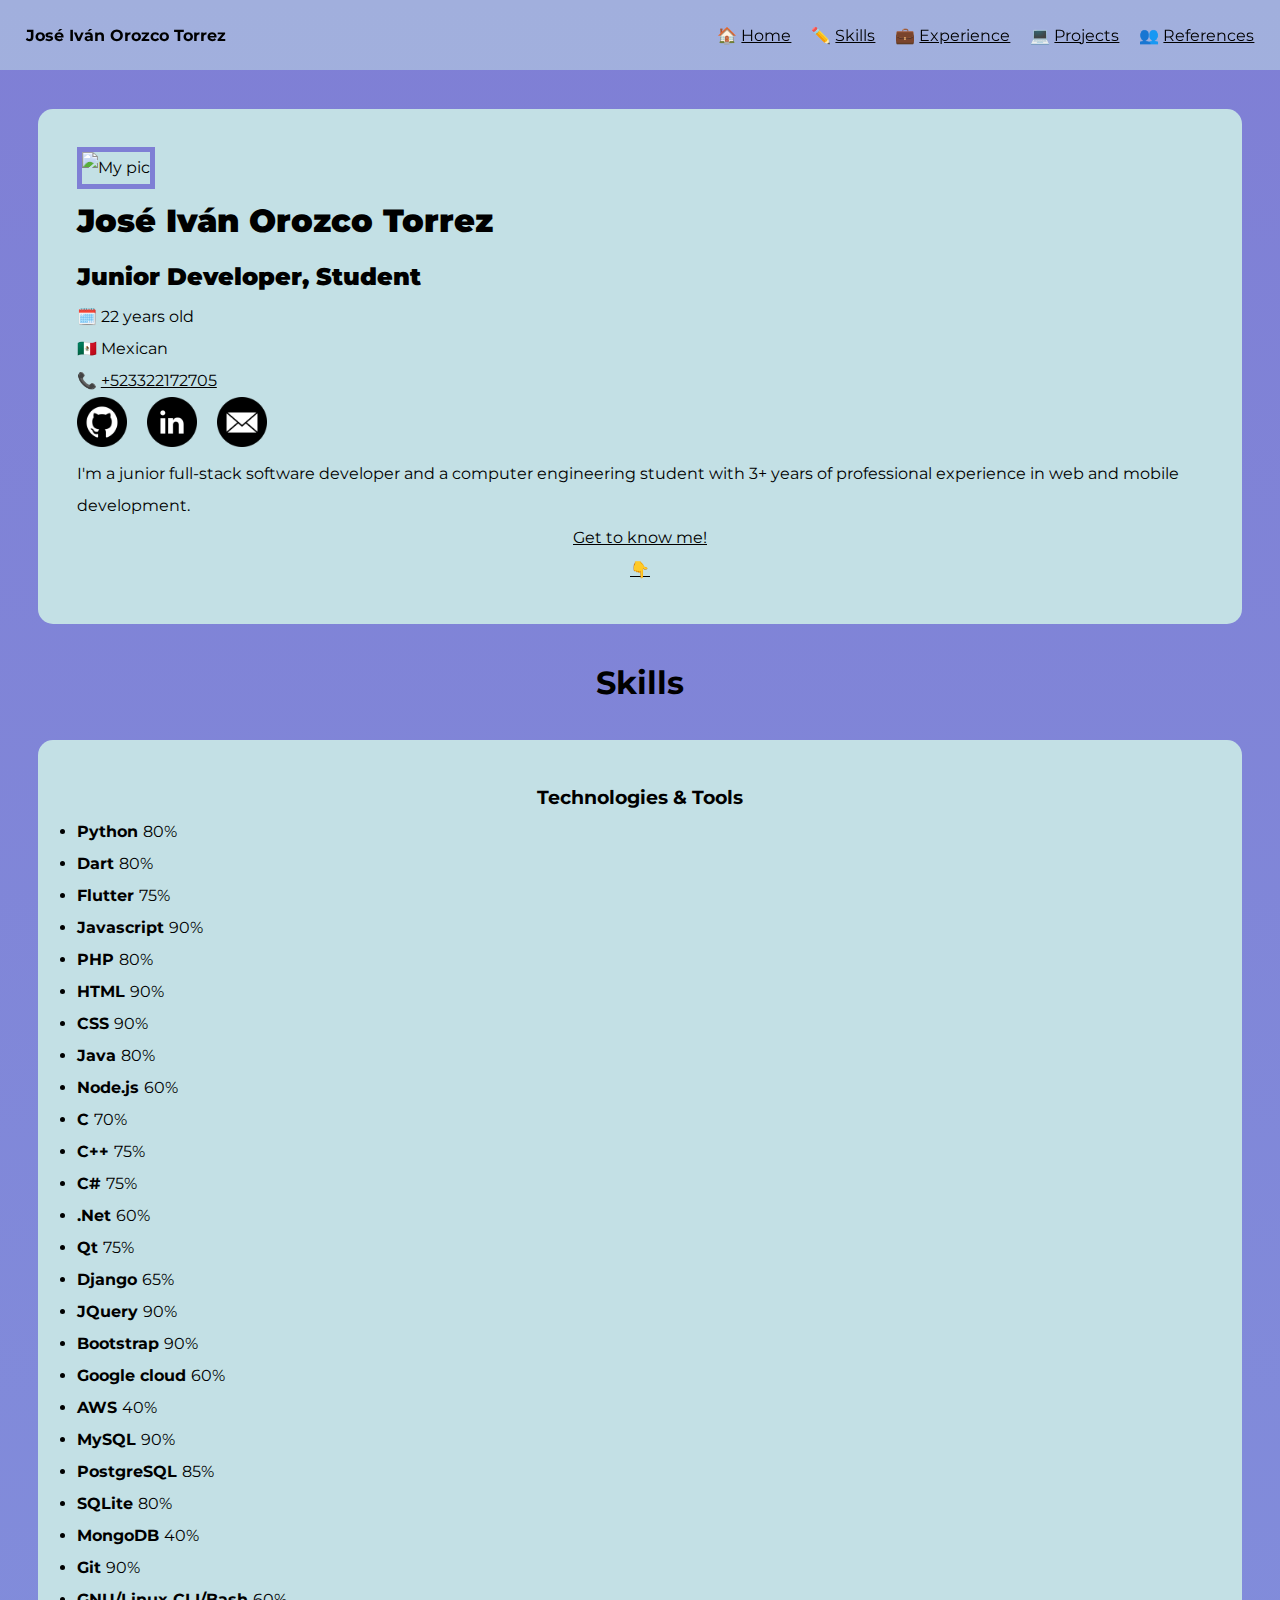
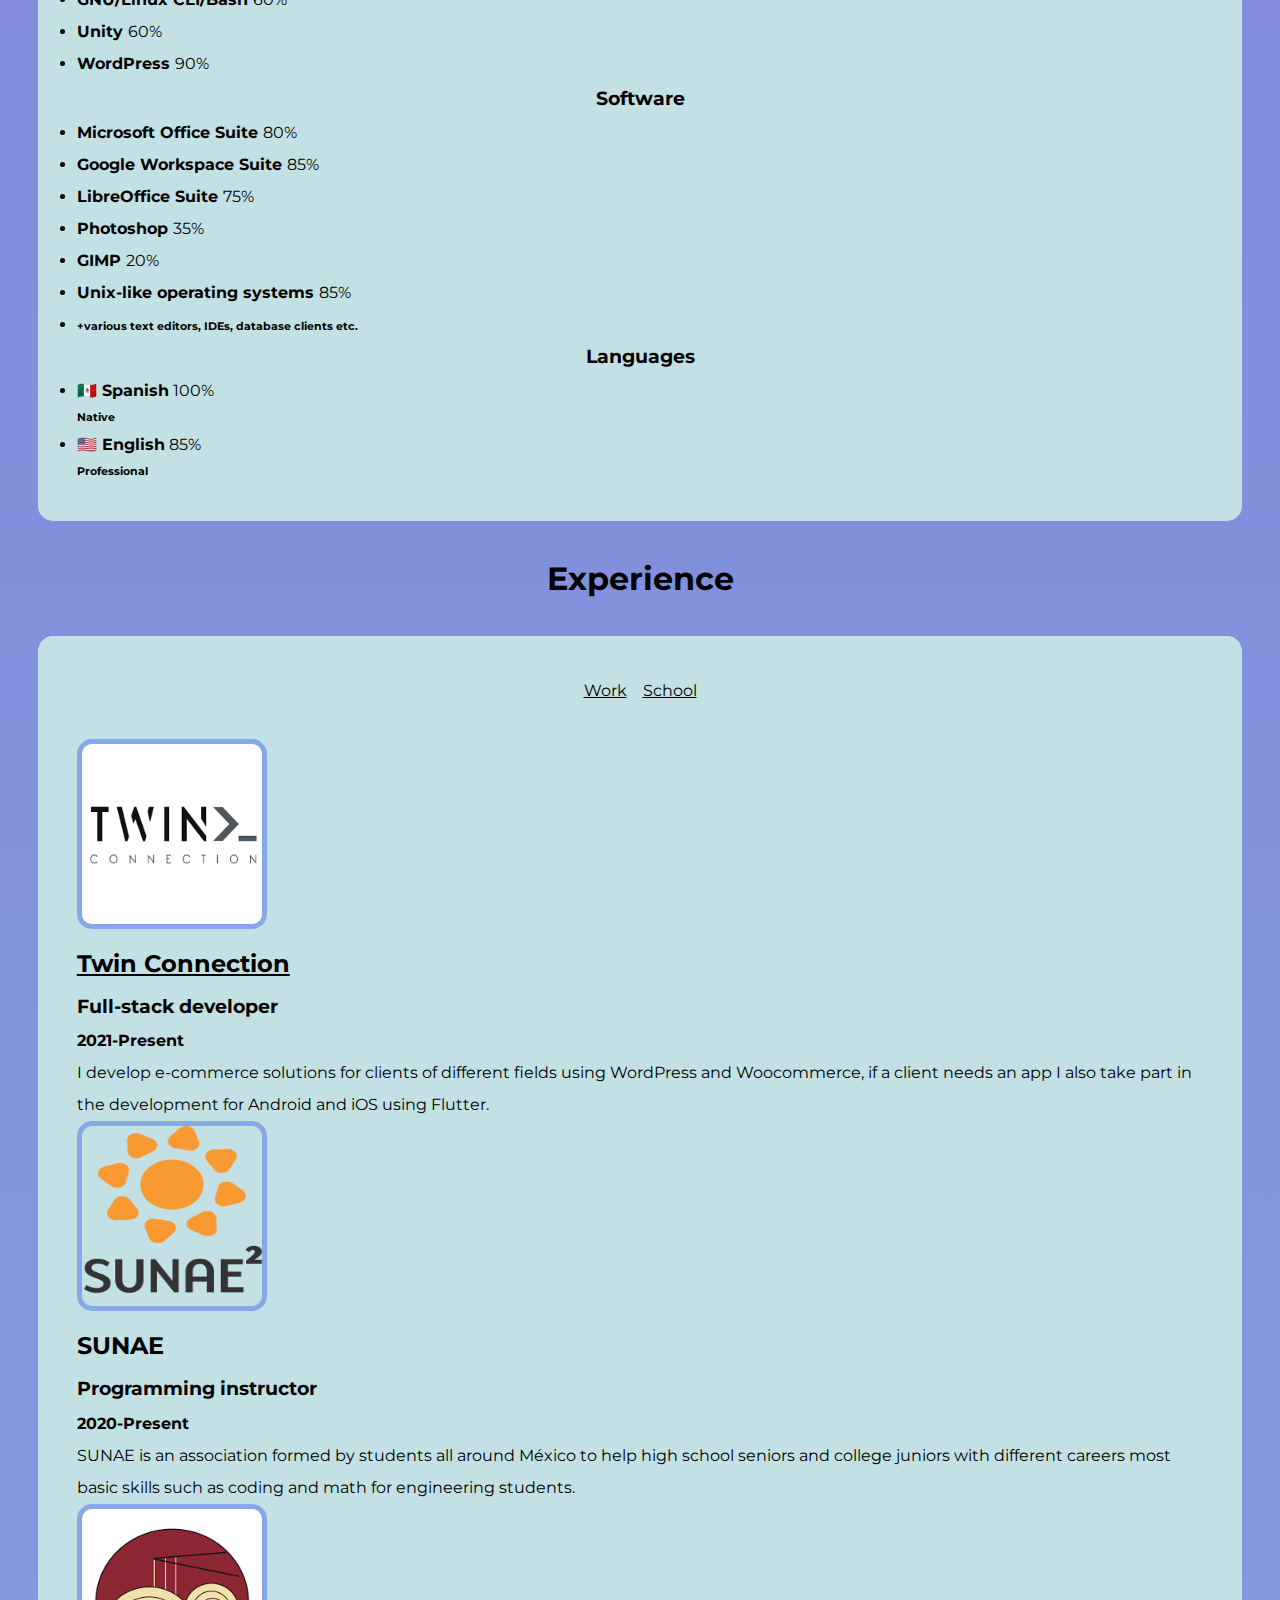
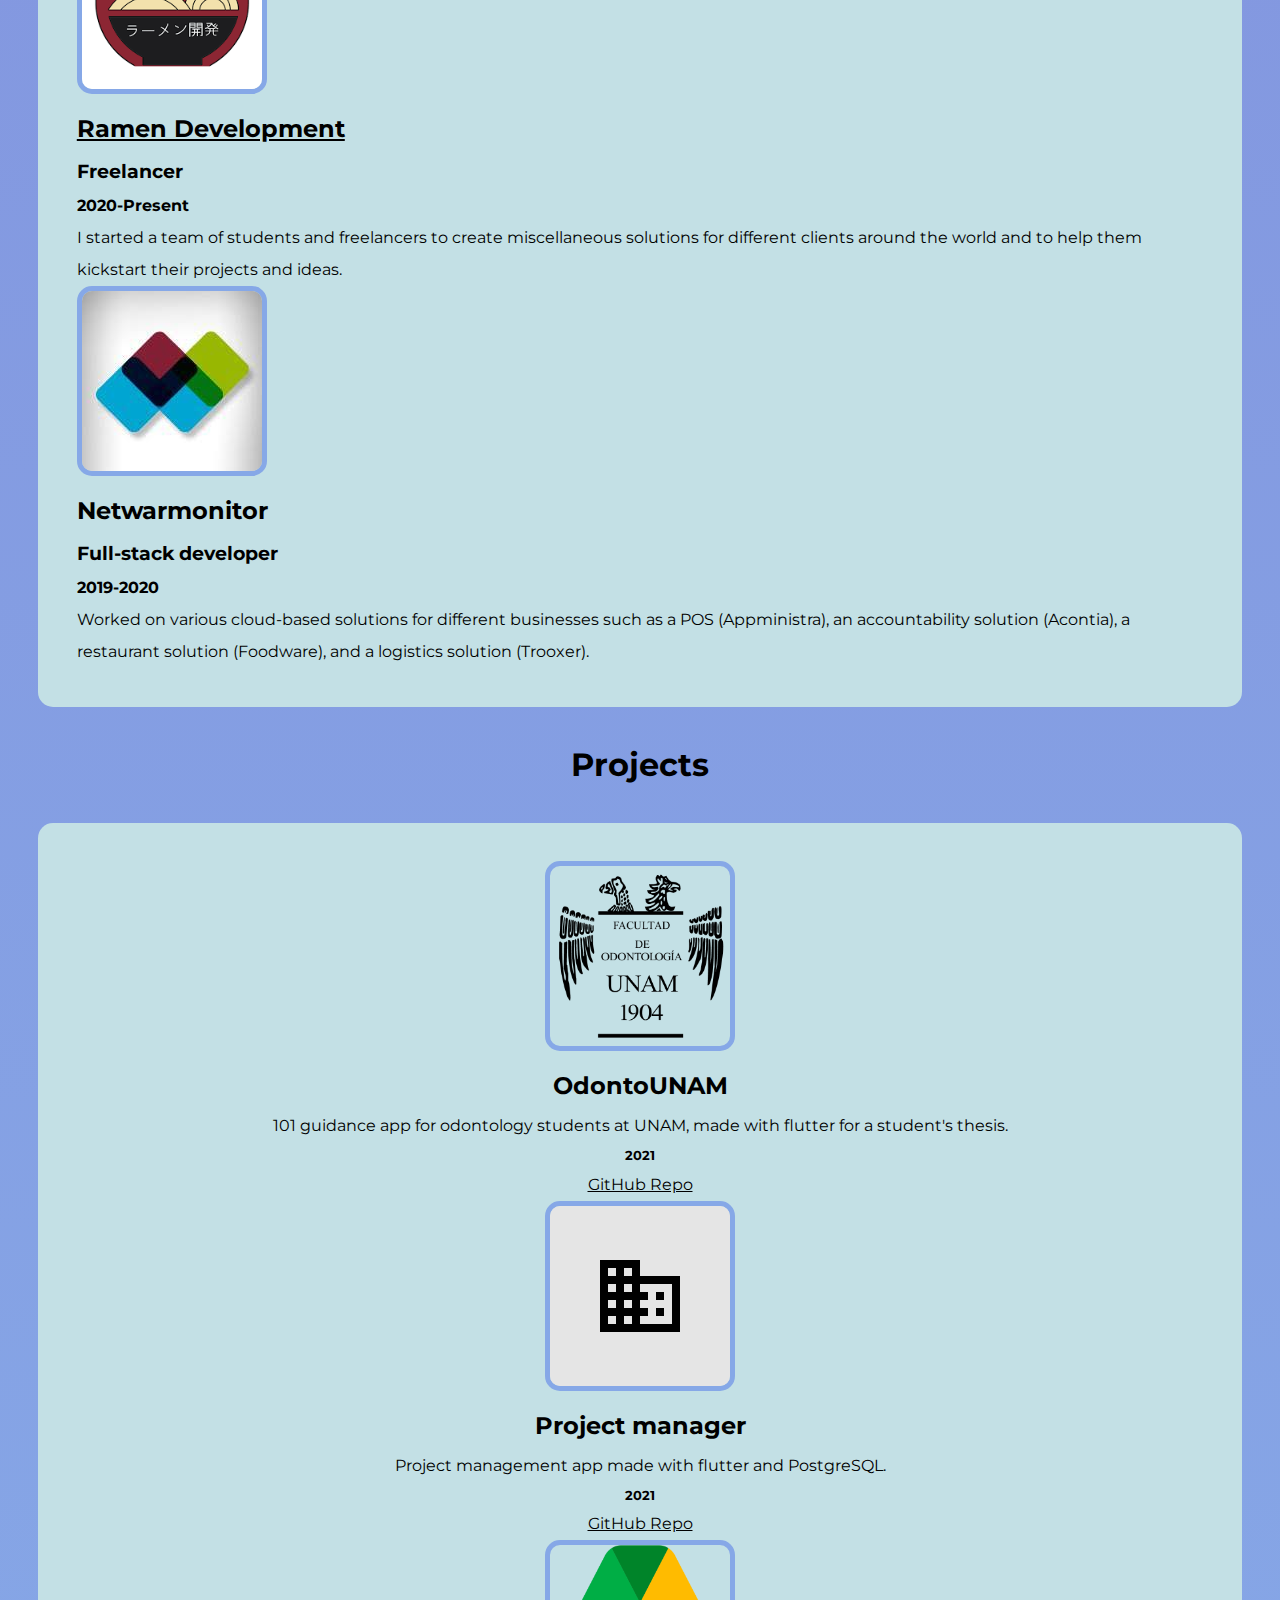
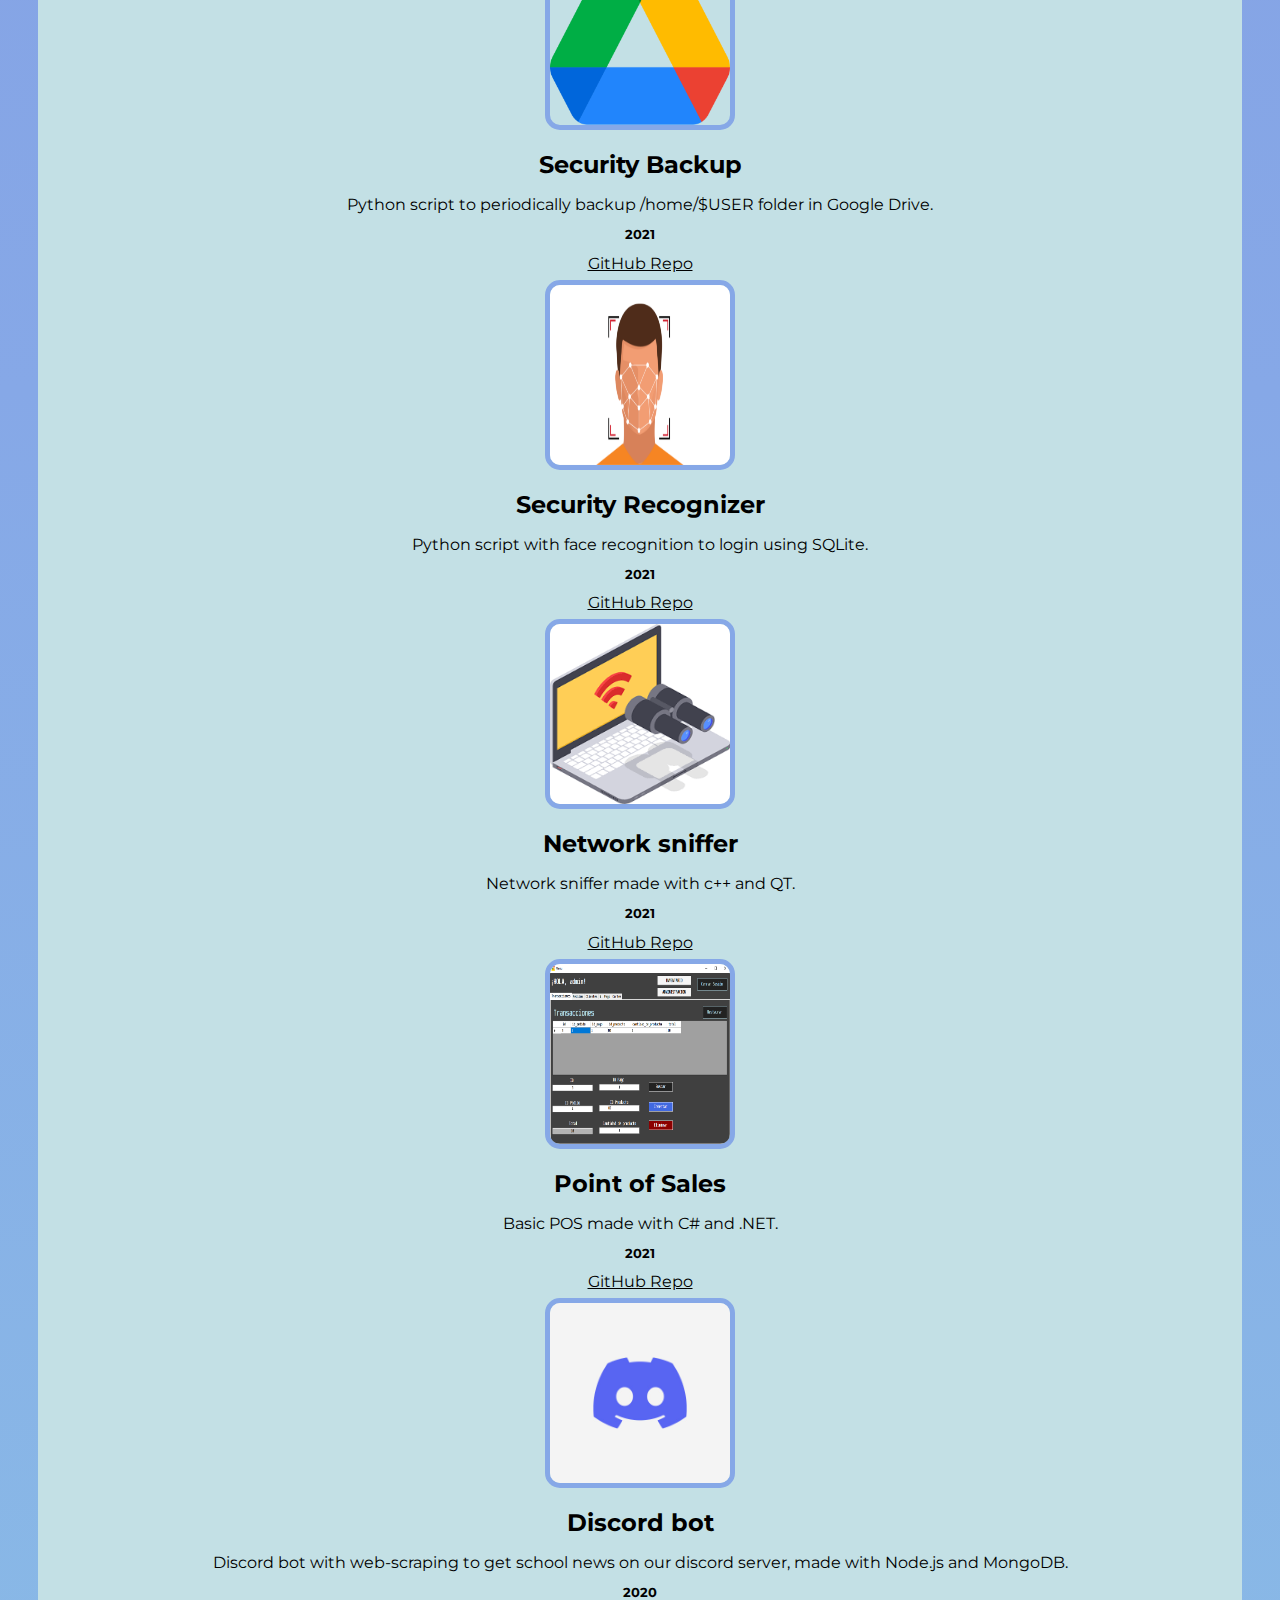
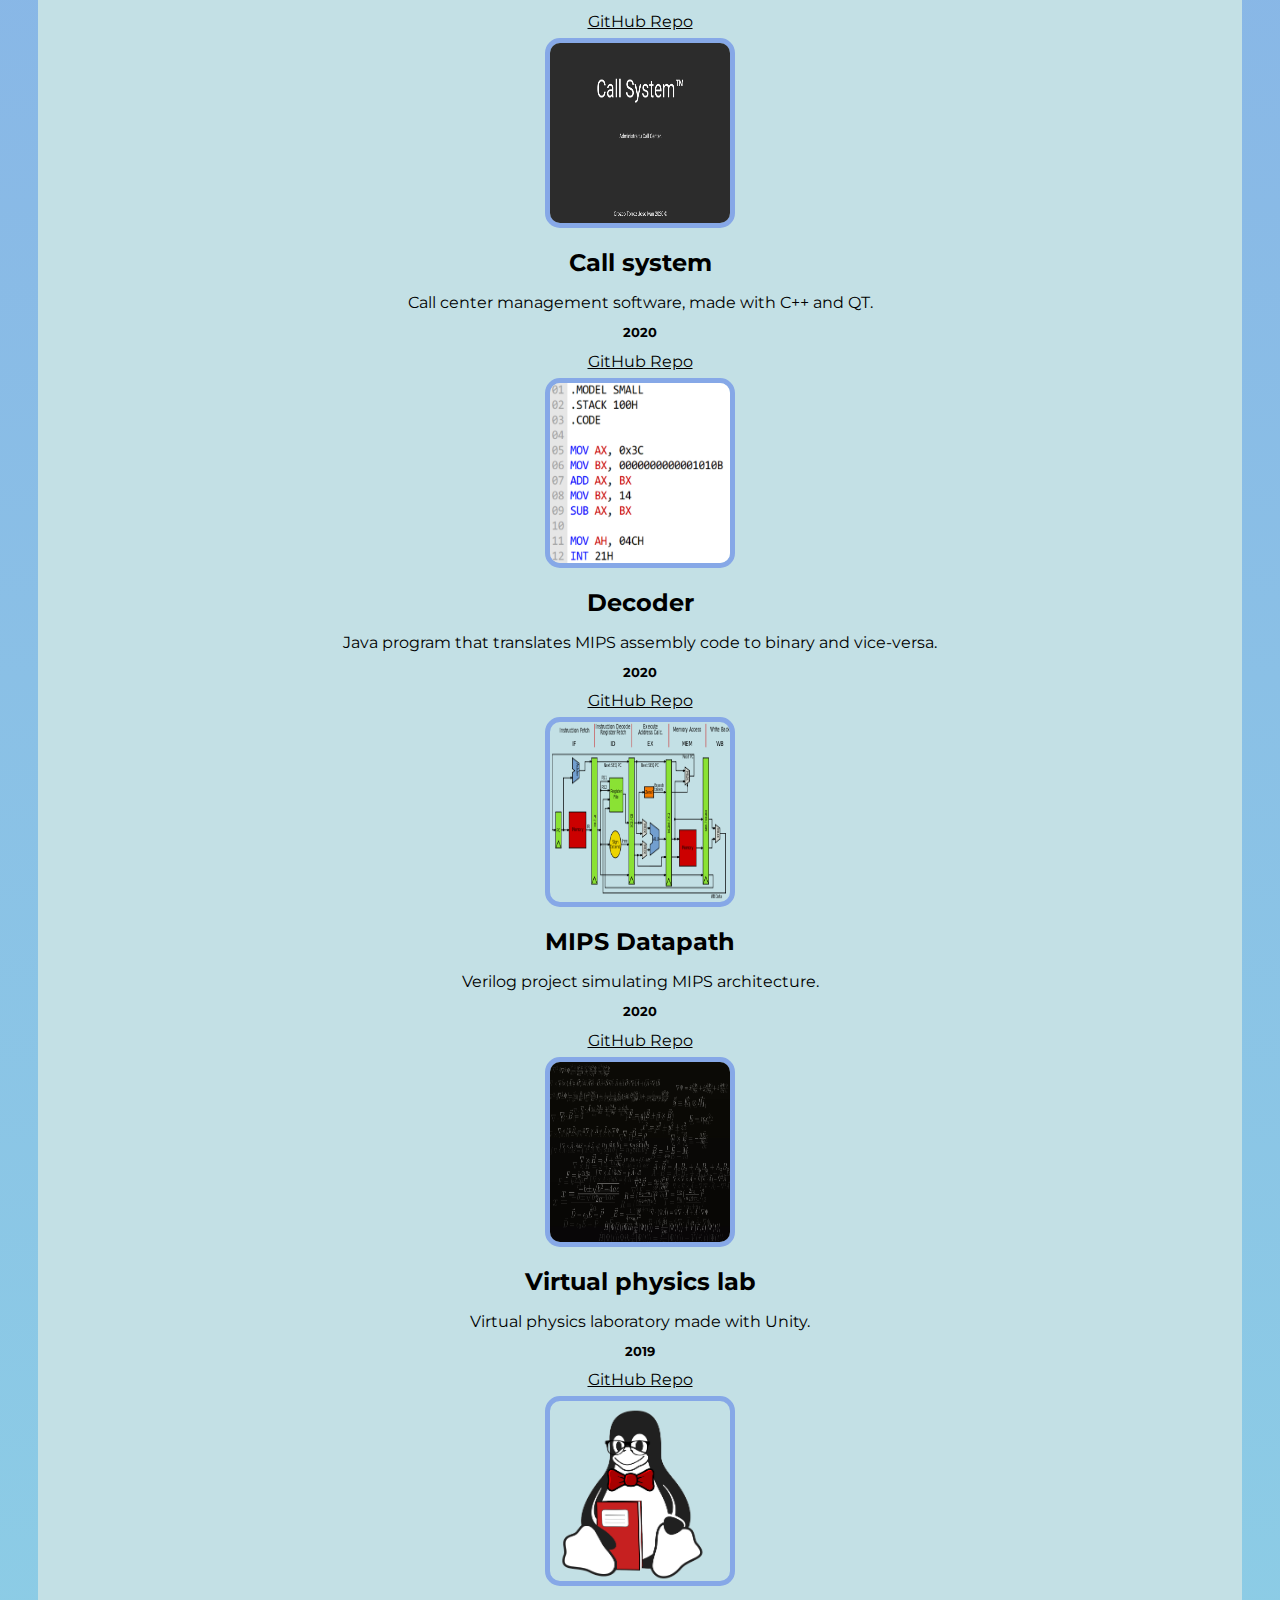
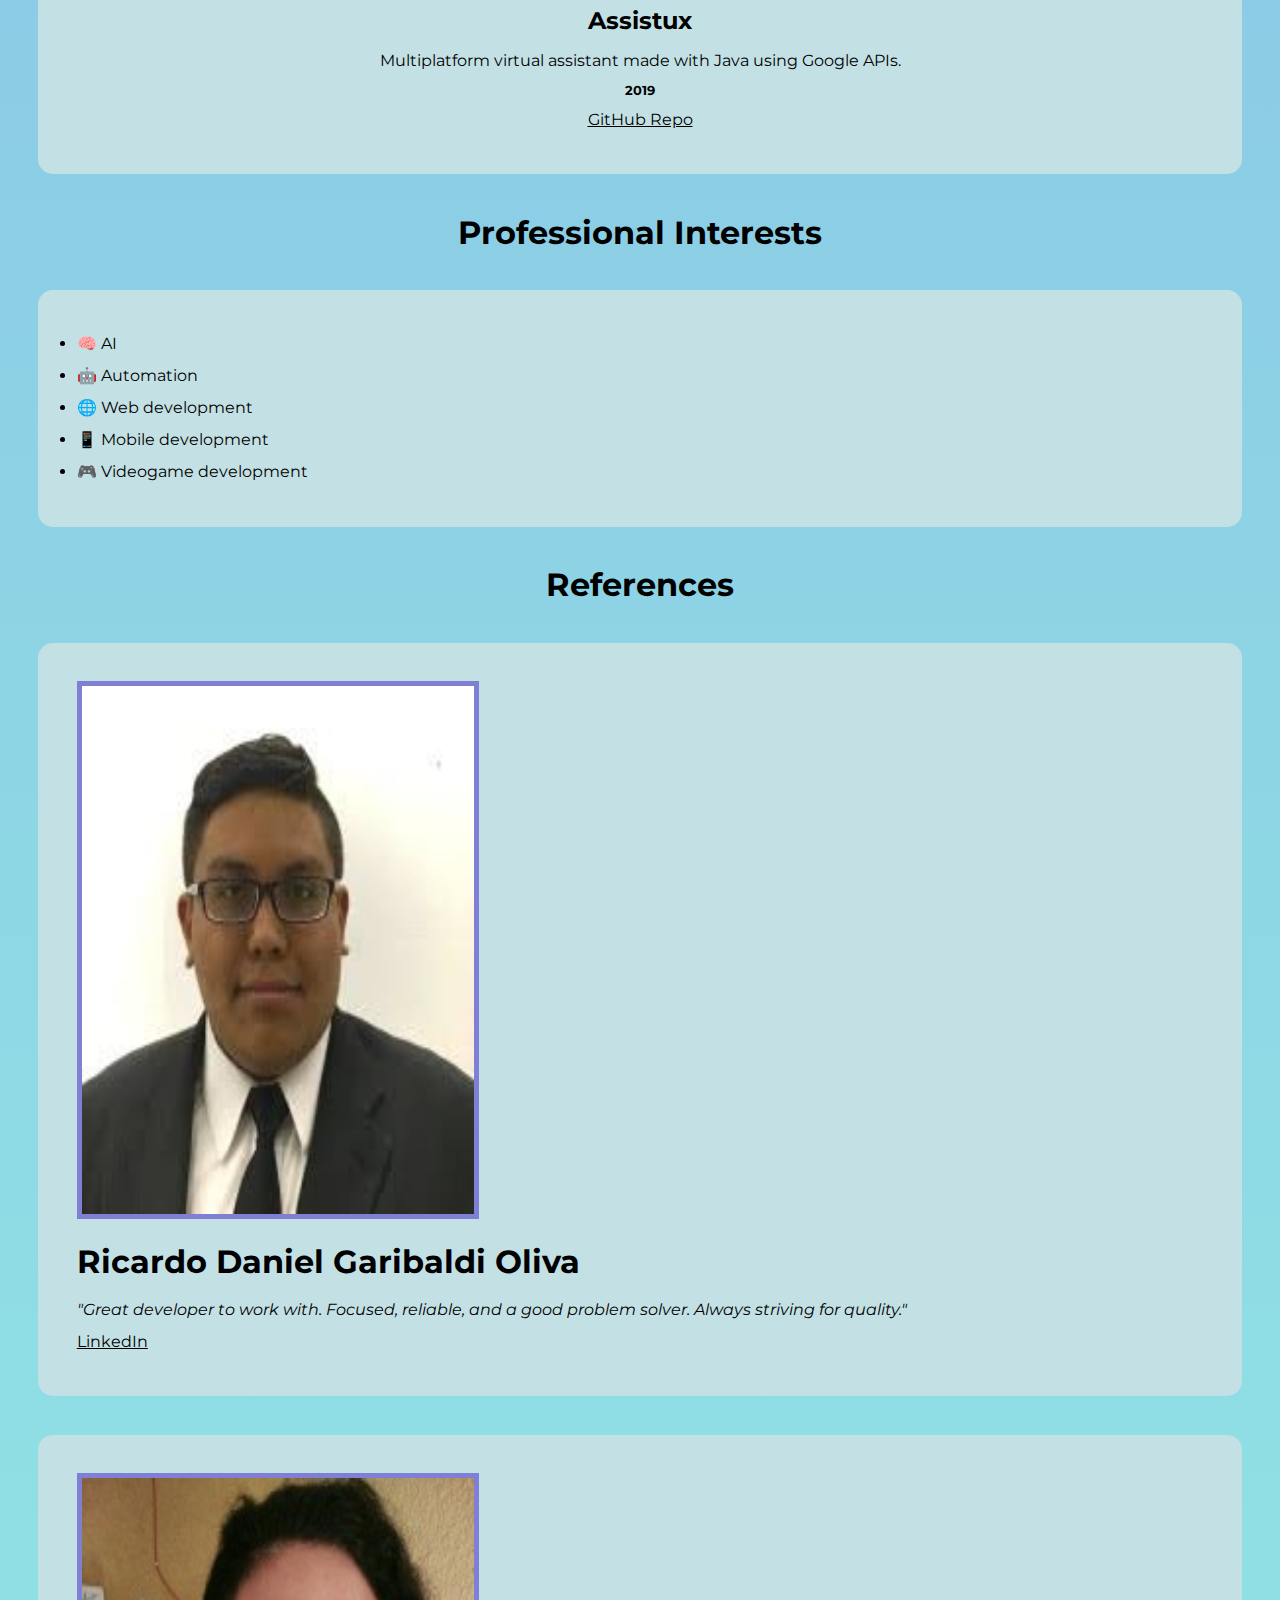
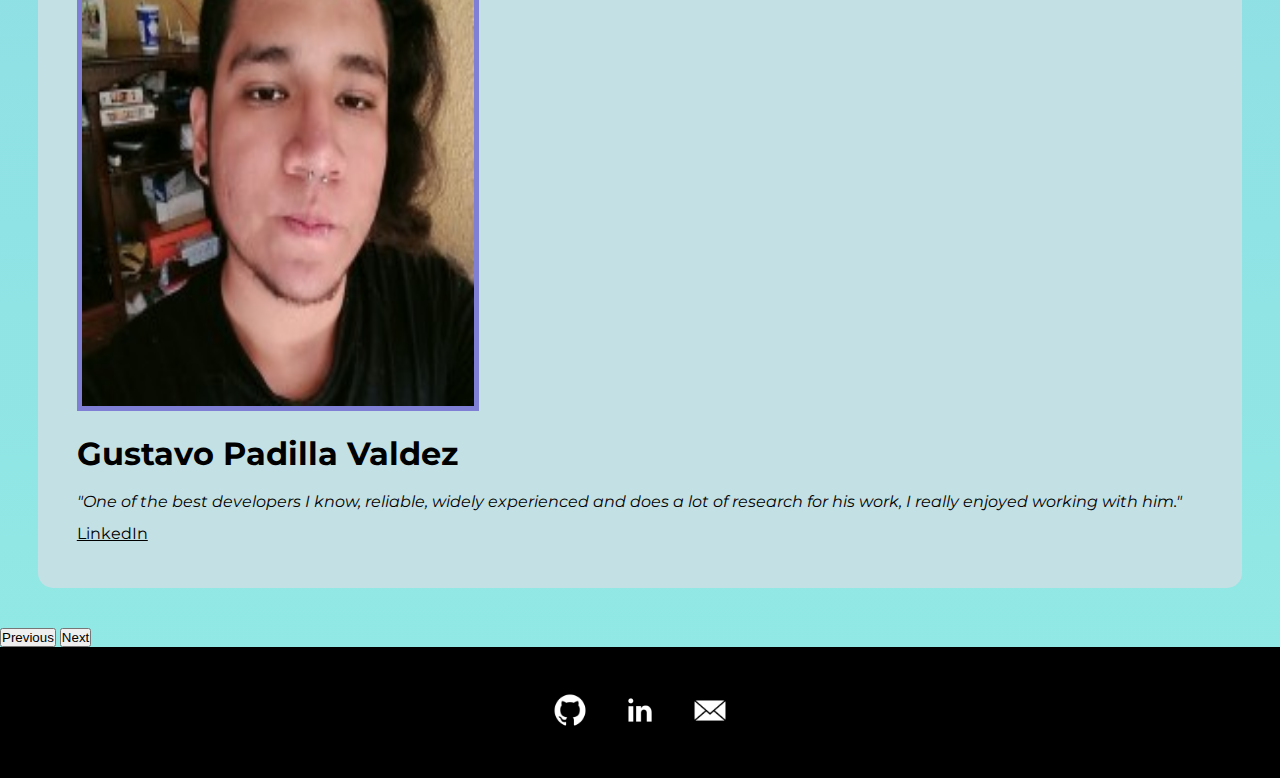
==== index.html @ 91924c6a "Integrated bootstrap for responsiveness" ====
<!DOCTYPE html>
<html lang="en">
  <head>
    <meta charset="UTF-8" />
    <meta http-equiv="X-UA-Compatible" content="IE=edge" />
    <meta name="viewport" content="width=device-width, initial-scale=1" />
    <link
      rel="apple-touch-icon"
      sizes="180x180"
      href="images/favicon_io/apple-touch-icon.png"
    />
    <link
      rel="icon"
      type="image/png"
      sizes="32x32"
      href="images/favicon_io/favicon-32x32.png"
    />
    <link
      rel="icon"
      type="image/png"
      sizes="16x16"
      href="images/favicon_io/favicon-16x16.png"
    />
    <link rel="manifest" href="images/favicon_io/site.webmanifest" />
    <title>Ivan Orozco</title>
    <!--Importar una fuente de Google-->
    <link rel="preconnect" href="https://fonts.googleapis.com" />
    <link rel="preconnect" href="https://fonts.gstatic.com" crossorigin />
    <link
      href="https://fonts.googleapis.com/css2?family=Montserrat&display=swap"
      rel="stylesheet"
    />
    <link
      href="https://cdn.jsdelivr.net/npm/bootstrap@5.1.3/dist/css/bootstrap.min.css"
      rel="stylesheet"
      integrity="sha384-1BmE4kWBq78iYhFldvKuhfTAU6auU8tT94WrHftjDbrCEXSU1oBoqyl2QvZ6jIW3"
      crossorigin="anonymous"
    />
    <link rel="stylesheet" href="index.css" />
  </head>
  <body>
    <!--HEADER-->
    <div id="home"></div>
    <header class="navbar sticky-top">
      <div><b> José Iván Orozco Torrez</b></div>
      <div class="links">
        🏠 <a href="#home">Home</a>&emsp; ✏️ <a href="#skills">Skills</a>&emsp;
        💼 <a href="#experience">Experience</a>&emsp; 💻
        <a href="#projects">Projects</a>&emsp; 👥
        <a href="#references">References</a>
      </div>
    </header>
    <!--HOME CARD-->
    <div class="card mb-3">
      <div class="row g-0">
        <div class="col-md-4">
          <img
            src="images/me.jpg"
            class="img-fluid rounded-start pic"
            alt="My pic"
          />
        </div>
        <div class="col-md-8">
          <div class="card-body">
            <h1 class="card-title"><b> José Iván Orozco Torrez</b></h1>
            <h2><b>Junior Developer, Student</b></h2>
            <p class="card-text">
              🗓️ 22 years old <br />🇲🇽 Mexican <br />
              📞 <a href="tel:+523322172705">+523322172705</a> <br />
              <a href="https://github.com/vandelvan"
                ><img
                  class="social"
                  src="images/social/git.png"
                  alt="GitHub" /></a
              >&emsp;
              <a href="www.linkedin.com/in/vandelvan"
                ><img
                  class="social"
                  src="images/social/in.png"
                  alt="LinkedIn" /></a
              >&emsp;
              <a href="mailto:jose.otorrez@alumnos.udg.mx"
                ><img class="social" src="images/social/mail.png" alt="Mail"
              /></a>
              <br />
              I'm a junior full-stack software developer and a computer
              engineering student with 3+ years of professional experience in
              web and mobile development.
            </p>
            <center>
              <a href="#skills" class="btn btn-primary"
                >Get to know me! <br />👇</a
              >
            </center>
          </div>
        </div>
      </div>
    </div>
    <!--SKILLS-->
    <center><h1 id="skills">Skills</h1></center>
    <div class="card">
      <!--TECHS AND TOOLS-->
      <center><h3>Technologies & Tools</h3></center>
      <div>
        <ul class="d-flex flex-wrap">
          <li class="list-group-item">
            <b>Python </b>
            <span class="badge bg-primary rounded-pill">80%</span>
          </li>
          <li class="list-group-item">
            <b>Dart </b> <span class="badge bg-primary rounded-pill">80%</span>
          </li>
          <li class="list-group-item">
            <b>Flutter </b>
            <span class="badge bg-primary rounded-pill">75%</span>
          </li>
          <li class="list-group-item">
            <b>Javascript </b>
            <span class="badge bg-primary rounded-pill">90%</span>
          </li>
          <li class="list-group-item">
            <b>PHP </b> <span class="badge bg-primary rounded-pill">80%</span>
          </li>
          <li class="list-group-item">
            <b>HTML </b> <span class="badge bg-primary rounded-pill">90%</span>
          </li>
          <li class="list-group-item">
            <b>CSS </b> <span class="badge bg-primary rounded-pill">90%</span>
          </li>
          <li class="list-group-item">
            <b>Java </b> <span class="badge bg-primary rounded-pill">80%</span>
          </li>
          <li class="list-group-item">
            <b>Node.js </b>
            <span class="badge bg-primary rounded-pill">60%</span>
          </li>
          <li class="list-group-item">
            <b>C </b> <span class="badge bg-primary rounded-pill">70%</span>
          </li>
          <li class="list-group-item">
            <b>C++ </b> <span class="badge bg-primary rounded-pill">75%</span>
          </li>
          <li class="list-group-item">
            <b>C# </b> <span class="badge bg-primary rounded-pill">75%</span>
          </li>
          <li class="list-group-item">
            <b>.Net </b> <span class="badge bg-primary rounded-pill">60%</span>
          </li>
          <li class="list-group-item">
            <b>Qt </b> <span class="badge bg-primary rounded-pill">75%</span>
          </li>
          <li class="list-group-item">
            <b>Django </b>
            <span class="badge bg-primary rounded-pill">65%</span>
          </li>
          <li class="list-group-item">
            <b>JQuery </b>
            <span class="badge bg-primary rounded-pill">90%</span>
          </li>
          <li class="list-group-item">
            <b>Bootstrap </b>
            <span class="badge bg-primary rounded-pill">90%</span>
          </li>
          <li class="list-group-item">
            <b>Google cloud </b>
            <span class="badge bg-primary rounded-pill">60%</span>
          </li>
          <li class="list-group-item">
            <b>AWS </b> <span class="badge bg-primary rounded-pill">40%</span>
          </li>
          <li class="list-group-item">
            <b>MySQL </b> <span class="badge bg-primary rounded-pill">90%</span>
          </li>
          <li class="list-group-item">
            <b>PostgreSQL </b>
            <span class="badge bg-primary rounded-pill">85%</span>
          </li>
          <li class="list-group-item">
            <b>SQLite </b>
            <span class="badge bg-primary rounded-pill">80%</span>
          </li>
          <li class="list-group-item">
            <b>MongoDB </b>
            <span class="badge bg-primary rounded-pill">40%</span>
          </li>
          <li class="list-group-item">
            <b>Git </b> <span class="badge bg-primary rounded-pill">90%</span>
          </li>
          <li class="list-group-item">
            <b>GNU/Linux CLI/Bash </b>
            <span class="badge bg-primary rounded-pill">60%</span>
          </li>
          <li class="list-group-item">
            <b>Unity </b> <span class="badge bg-primary rounded-pill">60%</span>
          </li>
          <li class="list-group-item">
            <b>WordPress </b>
            <span class="badge bg-primary rounded-pill">90%</span>
          </li>
        </ul>
      </div>
      <!--SOFTWARE-->
      <center><h3>Software</h3></center>
      <div>
        <ul class="d-flex flex-wrap">
          <li class="list-group-item">
            <b>Microsoft Office Suite </b>
            <span class="badge bg-primary rounded-pill">80%</span>
          </li>
          <li class="list-group-item">
            <b>Google Workspace Suite </b>
            <span class="badge bg-primary rounded-pill">85%</span>
          </li>
          <li class="list-group-item">
            <b>LibreOffice Suite </b>
            <span class="badge bg-primary rounded-pill">75%</span>
          </li>
          <li class="list-group-item">
            <b>Photoshop </b>
            <span class="badge bg-primary rounded-pill">35%</span>
          </li>
          <li class="list-group-item">
            <b>GIMP </b> <span class="badge bg-primary rounded-pill">20%</span>
          </li>
          <li class="list-group-item">
            <b>Unix-like operating systems </b>
            <span class="badge bg-primary rounded-pill">85%</span>
          </li>
          <li class="list-group-item">
            <h6>+various text editors, IDEs, database clients etc.</h6></li>
        </ul>

      </div>
      <!--LANGUAGES-->
      <center><h3>Languages</h3></center>
      <ul  class="d-flex flex-wrap">
        <li class="list-group-item">
        <b>🇲🇽 Spanish</b>
        <span class="badge bg-primary rounded-pill">100%</span>
        <h6>Native</h6></li>
        <li class="list-group-item">
        <b>🇺🇸 English</b> <span class="badge bg-primary rounded-pill">85%</span>
        <h6>Professional</h6></li>
        </ul>
    </div>
    <!--EXPERIENCE-->
    <center><h1 id="experience">Experience</h1></center>
    <div class="card">
      <center>
        <a onclick="switchexpw();">Work</a>&emsp;<a onclick="switchexps();"
          >School</a
        >
      </center>
      <br />
      <!--WORK-->
      <div id="work">
        <div class="row">
          <div class="col">
            <img
              class="expic"
              src="images/companies/twin.png"
              alt="Twin Connection"
            />
          </div>
          <div class="col">
            <a href="http://twinconnection.mx/"><h2>Twin Connection</h2></a>
            <h3>Full-stack developer</h3>
            <h4>2021-Present</h4>
            <p>
              I develop e-commerce solutions for clients of different fields
              using WordPress and Woocommerce, if a client needs an app I also
              take part in the development for Android and iOS using Flutter.
            </p>
          </div>
        </div>
        <div class="row">
          <div class="col">
            <img class="expic" src="images/companies/sunae.png" alt="SUNAE" />
          </div>
          <div class="col">
            <h2>SUNAE</h2>
            <h3>Programming instructor</h3>
            <h4>2020-Present</h4>
            <p>
              SUNAE is an association formed by students all around México to
              help high school seniors and college juniors with different
              careers most basic skills such as coding and math for engineering
              students.
            </p>
          </div>
        </div>
        <div class="row">
          <div class="col">
            <img
              class="expic"
              src="images/companies/ramen.png"
              alt="Ramen Development"
            />
          </div>
          <div class="col">
            <a href="https://ramen-development.github.io/"
              ><h2>Ramen Development</h2></a
            >
            <h3>Freelancer</h3>
            <h4>2020-Present</h4>
            <p>
              I started a team of students and freelancers to create
              miscellaneous solutions for different clients around the world and
              to help them kickstart their projects and ideas.
            </p>
          </div>
        </div>
        <div class="row">
          <div class="col">
            <img
              class="expic"
              src="images/companies/netwar.jpeg"
              alt="Netwarmonitor"
            />
          </div>
          <div class="col">
            <h2>Netwarmonitor</h2>
            <h3>Full-stack developer</h3>
            <h4>2019-2020</h4>
            <p>
              Worked on various cloud-based solutions for different businesses such as a POS (Appministra), an accountability solution (Acontia), a restaurant solution (Foodware), and a logistics solution (Trooxer).
            </p>
          </div>
        </div>
      </div>
      <!--SCHOOL-->
      <div id="school">
        <div class="row">
          <div class="col">
            <img class="expic" src="images/school/udg.png" alt="Universidad" />
          </div>
          <div class="col">
            <h2>Universidad de Guadalajara</h2>
            <h5>
              Centro Universitario de Ciencias Exactas e Ingenierías (CUCEI)
            </h5>
            <h3>Bachelor in computer engineering</h3>
            <h4>2019-Present</h4>
            <p>Currently on 6th semester out of 8</p>
          </div>
        </div>
        <div class="row">
          <div class="col">
            <img
              class="expic"
              src="images/school/poli.jpeg"
              alt="Politecnica"
            />
          </div>
          <div class="col">
            <h2>Escuela Politécnica de Guadalajara</h2>
            <h3>Professional Technologist in Computer Systems</h3>
            <h4>2015-2019</h4>
          </div>
        </div>
      </div>
    </div>
    <!--PROJECTS-->
    <center><h1 id="projects">Projects</h1></center>
    <div class="card">
      <div class="row">
        <div class="col">
          <center>
            <img
              class="expic"
              src="images/projects/odontoUNAM.png"
              alt="odontoUNAM"
            />
            <h2>OdontoUNAM</h2>
            <p>
              101 guidance app for odontology students at UNAM, made with
              flutter for a student's thesis.
            </p>
            <h5>2021</h5>
            <a href="https://github.com/vandelvan/odontoapp">GitHub Repo</a>
          </center>
        </div>
        <div class="col">
          <center>
            <img class="expic" src="images/projects/gestor.png" alt="Gestor" />
            <h2>Project manager</h2>
            <p>Project management app made with flutter and PostgreSQL.</p>
            <h5>2021</h5>
            <a href="https://github.com/vandelvan/Gestor-de-proyectos"
              >GitHub Repo</a
            >
          </center>
        </div>
        <div class="col">
          <center>
            <img class="expic" src="images/projects/backup.png" alt="backup" />
            <h2>Security Backup</h2>
            <p>
              Python script to periodically backup /home/$USER folder in Google
              Drive.
            </p>
            <h5>2021</h5>
            <a href="https://github.com/vandelvan/sec-backup">GitHub Repo</a>
          </center>
        </div>
        <div class="col">
          <center>
            <img
              class="expic"
              src="images/projects/face.png"
              alt="recognition"
            />
            <h2>Security Recognizer</h2>
            <p>Python script with face recognition to login using SQLite.</p>
            <h5>2021</h5>
            <a href="https://github.com/vandelvan/sec-Recognizer"
              >GitHub Repo</a
            >
          </center>
        </div>
      </div>
      <div class="row">
        <div class="col">
          <center>
            <img
              class="expic"
              src="images/projects/sniffer.png"
              alt="sniffer"
            />
            <h2>Network sniffer</h2>
            <p>Network sniffer made with c++ and QT.</p>
            <h5>2021</h5>
            <a href="https://github.com/vandelvan/Sniffer">GitHub Repo</a>
          </center>
        </div>
        <div class="col">
          <center>
            <img class="expic" src="images/projects/pos.png" alt="pos" />
            <h2>Point of Sales</h2>
            <p>Basic POS made with C# and .NET.</p>
            <h5>2021</h5>
            <a href="https://github.com/vandelvan/punto-de-venta"
              >GitHub Repo</a
            >
          </center>
        </div>
        <div class="col">
          <center>
            <img
              class="expic"
              src="images/projects/discord.jpg"
              alt="discord"
            />
            <h2>Discord bot</h2>
            <p>
              Discord bot with web-scraping to get school news on our discord
              server, made with Node.js and MongoDB.
            </p>
            <h5>2020</h5>
            <a href="https://github.com/vandelvan/Tabot">GitHub Repo</a>
          </center>
        </div>
        <div class="col">
          <center>
            <img class="expic" src="images/projects/call.png" alt="call" />
            <h2>Call system</h2>
            <p>Call center management software, made with C++ and QT.</p>
            <h5>2020</h5>
            <a href="https://github.com/vandelvan/CallSystem">GitHub Repo</a>
          </center>
        </div>
      </div>

      <div class="row">
        <div class="col">
          <center>
            <img class="expic" src="images/projects/asm.png" alt="call" />
            <h2>Decoder</h2>
            <p>
              Java program that translates MIPS assembly code to binary and
              vice-versa.
            </p>
            <h5>2020</h5>
            <a href="https://github.com/vandelvan/Decodificador">GitHub Repo</a>
          </center>
        </div>
        <div class="col">
          <center>
            <img class="expic" src="images/projects/mips.png" alt="call" />
            <h2>MIPS Datapath</h2>
            <p>Verilog project simulating MIPS architecture.</p>
            <h5>2020</h5>
            <a href="https://github.com/vandelvan/Datapath">GitHub Repo</a>
          </center>
        </div>
        <div class="col">
          <center>
            <img class="expic" src="images/projects/lab.jpg" alt="lab" />
            <h2>Virtual physics lab</h2>
            <p>Virtual physics laboratory made with Unity.</p>
            <h5>2019</h5>
            <a href="https://github.com/vandelvan/Laboratorio-Virtual-Unity"
              >GitHub Repo</a
            >
          </center>
        </div>
        <div class="col">
          <center>
            <img
              class="expic"
              src="images/projects/assistux.png"
              alt="assistux"
            />
            <h2>Assistux</h2>
            <p>
              Multiplatform virtual assistant made with Java using Google APIs.
            </p>
            <h5>2019</h5>
            <a href="https://github.com/vandelvan/Assistux">GitHub Repo</a>
          </center>
        </div>
      </div>
    </div>
    <center><h1>Professional Interests</h1></center>
    <div class="card">
      <div>
        <ul class="d-flex flex-wrap">
          <li class="list-group-item">🧠 AI</li>
          <li class="list-group-item">🤖 Automation</li>
          <li class="list-group-item">🌐 Web development</li>
          <li class="list-group-item">📱 Mobile development</li>
          <li class="list-group-item">🎮 Videogame development</li>
        </ul>
      </div>
    </div>
    <!--REFERENCES-->
    <center><h1 id="references">References</h1></center>
    <div id="refcar" class="carousel slide" data-bs-ride="carousel">
      <div class="carousel-inner">
        <div class="carousel-item active">
          <div class="d-block card">
            <div class="row">
              <div class="col">
                <img
                  src="images/garibaldi.jpeg"
                  class="img-fluid rounded-start pic"
                  alt="Garibaldi"
                /></div>
              <div class="col">
                <div class="card-body">
                  <h1 class="card-title">Ricardo Daniel Garibaldi Oliva</h1>
                  <p class="card-text">
                    <i>
                      "Great developer to work with. Focused, reliable, and a
                      good problem solver. Always striving for quality."</i
                    >
                  </p>

                  <a
                    href="https://www.linkedin.com/in/ricardo-daniel-garibaldi-oliva-7467a917a/"
                    class="btn btn-primary"
                    >LinkedIn</a
                  >
                </div></div>
            </div>
          </div>
        </div>
        <div class="carousel-item">
          <div class="d-block card">
            <div class="row">
              <div class="col">
                <img
                  src="images/Tavo.jpeg"
                  class="img-fluid rounded-start pic"
                  alt="Tavo"
                /></div>
              <div class="col">
                <div class="card-body">
                  <h1 class="card-title">Gustavo Padilla Valdez</h1>
                  <p class="card-text">
                    <i
                      >"One of the best developers I know, reliable, widely
                      experienced and does a lot of research for his work, I
                      really enjoyed working with him."</i
                    >
                  </p>

                  <a
                    href="https://www.linkedin.com/in/gustavo-padilla-valdez-7588a21a0/"
                    class="btn btn-primary"
                    >LinkedIn</a
                  >
                </div></div>
            </div>
        </div>
      </div>
      <button class="carousel-control-prev" type="button" data-bs-target="#refcar" data-bs-slide="prev">
        <span class="carousel-control-prev-icon" aria-hidden="true"></span>
        <span class="visually-hidden">Previous</span>
      </button>
      <button class="carousel-control-next" type="button" data-bs-target="#refcar" data-bs-slide="next">
        <span class="carousel-control-next-icon" aria-hidden="true"></span>
        <span class="visually-hidden">Next</span>
      </button>
    </div>
  
    <!--FOOTER-->
    <footer>
      <center>
        <a href="https://github.com/vandelvan"
          ><img class="social" src="images/social/git.png" alt="GitHub" /></a
        >&emsp;
        <a href="www.linkedin.com/in/vandelvan"
          ><img class="social" src="images/social/in.png" alt="LinkedIn" /></a
        >&emsp;
        <a href="mailto:jose.otorrez@alumnos.udg.mx"
          ><img class="social" src="images/social/mail.png" alt="Mail"
        /></a>
      </center>
    </footer>
    <script
      src="https://cdn.jsdelivr.net/npm/bootstrap@5.1.3/dist/js/bootstrap.bundle.min.js"
      integrity="sha384-ka7Sk0Gln4gmtz2MlQnikT1wXgYsOg+OMhuP+IlRH9sENBO0LRn5q+8nbTov4+1p"
      crossorigin="anonymous"
    ></script>
    <script src="index.js"></script>
  </body>
</html>
---- index.css ----
* {
  margin: 0;
  padding: 0;
}
:root {
  /*Cree una variable CSS personalizada*/
  /*Utilice el código hexadecimal para colores específicos*/
  --color1: #7f7fd5;
  --color2: #86a8e7;
  --color3: #91eae4;
  --bgcard: #c3e0e5;
  --gradient: linear-gradient(#7f7fd5, #86a8e7, #91eae4);
}
body {
  background: var(--gradient);

  height: 100%;
  /*Importar una fuente de Google*/
  font-family: "Montserrat", sans-serif;
}

.card {
  /*Dale un color de fondo a un elemento div*/
  background-color: var(--bgcard);
  border-radius: 15px;
  margin: 3%;
  padding: 3%;
  line-height: 2;
}

.main {
  display: grid;
  grid-template-columns: 1fr 1fr;
}

.pic {
  /*Utilizar la herencia de estilos*/
  border-radius: inherit;
  /*Modifique tamaño de imágenes*/
  width: 392px;
  height: 528px;
  /*Agregar bordes alrededor de sus elementos*/
  border: 5px;
  border-color: var(--color1);
  border-style: solid;
}

header {
  column-count: 2;
  position: sticky;
  top: 0;
  padding: 2%;
  background-color: #c3e0e580;
}

footer {
  /*Dale un color de fondo a un elemento div*/
  background-color: black;
  padding: 3%;
}

.social {
  width: 50px;
  height: 50px;
}

a {
  /*Cambiar el color del texto*/
  color: black;
  text-decoration: underline;
  cursor: pointer;
}

.info {
  /*Cambiar el tamaño de fuente de un elemento */
  font: size 20px;
  line-height: 3;
}

.references {
  column-count: 2;
}

.links {
  text-align: end;
}

.list {
  column-count: 3;
  padding: 1%;
}

#school {
  display: none;
}

.expic {
  border-radius: 15px;
  /*Modifique tamaño de imágenes*/
  width: 180px;
  height: 180px;
  /*Agregar bordes alrededor de sus elementos*/
  border: 5px;
  border-color: var(--color2);
  border-style: solid;
}

.projects {
  display: grid;
  grid-template-columns: 1fr 1fr 1fr 1fr;
  grid-gap: 1%;
}
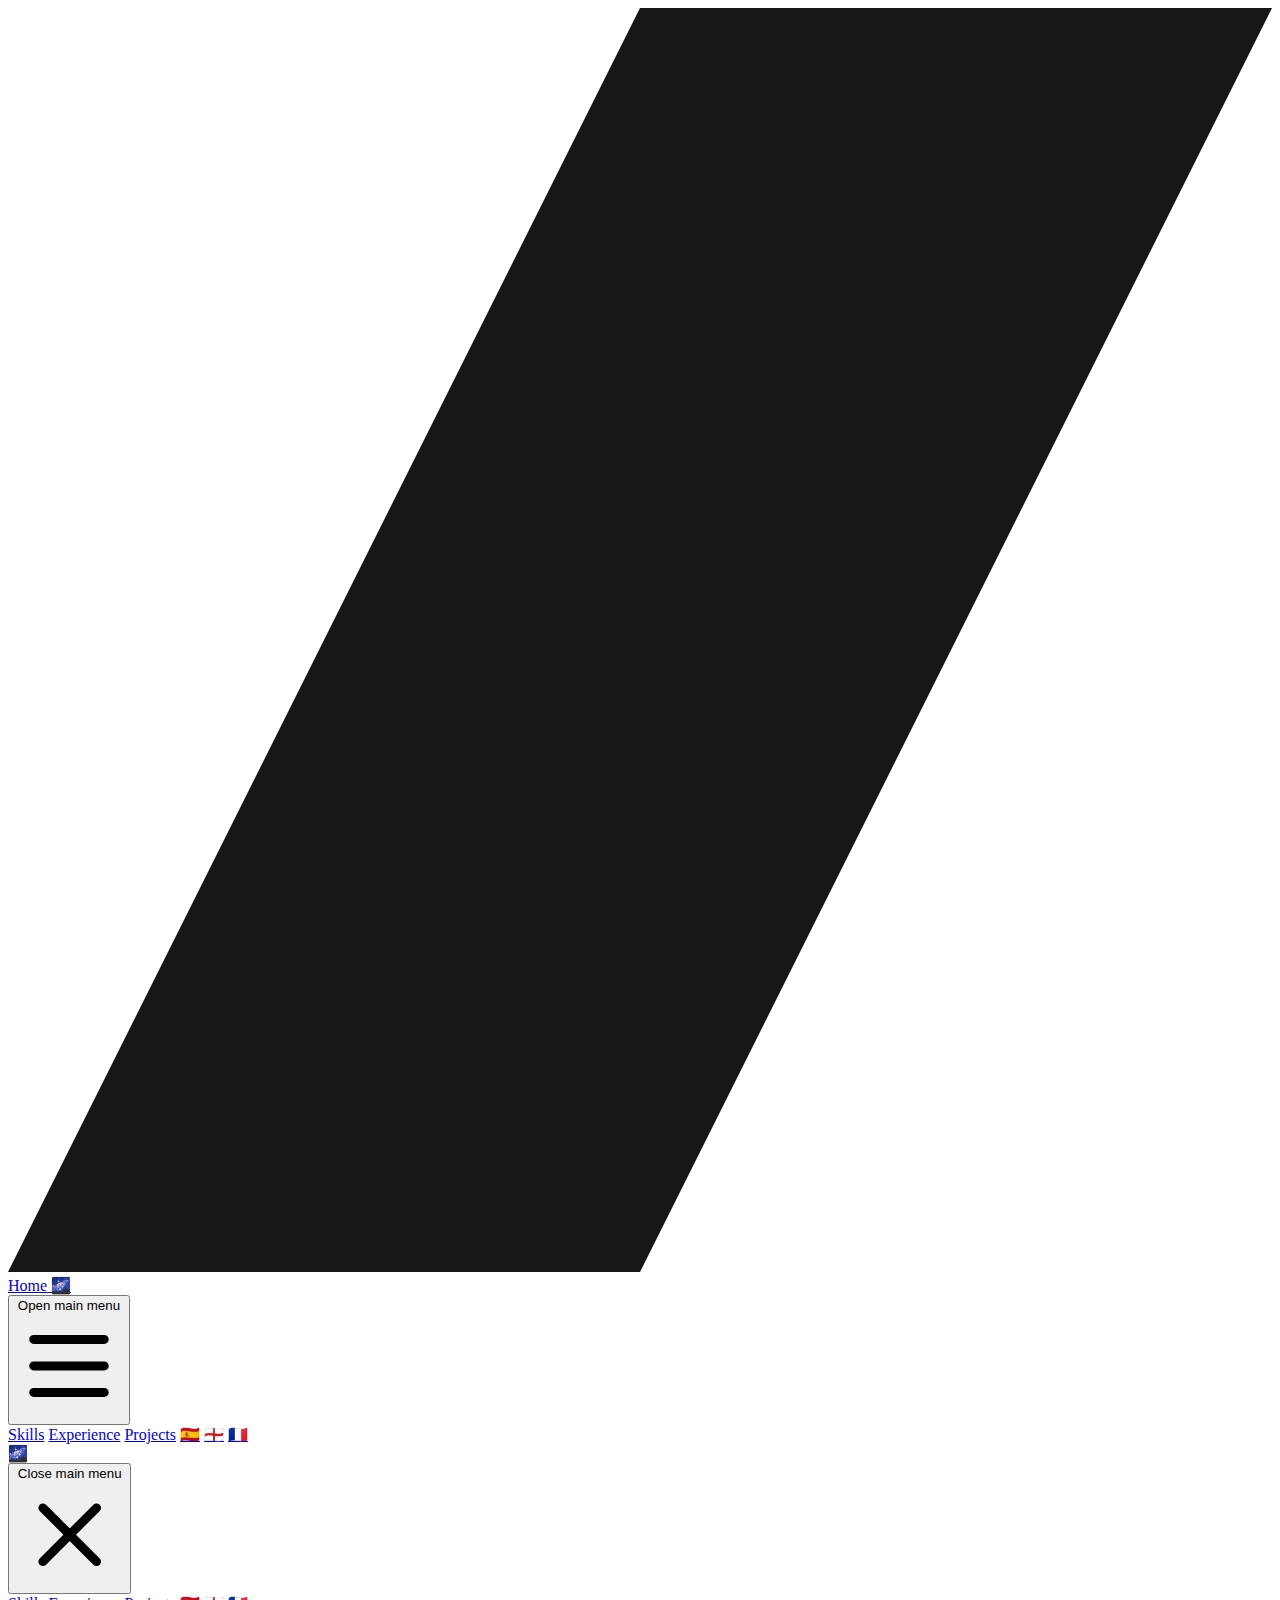
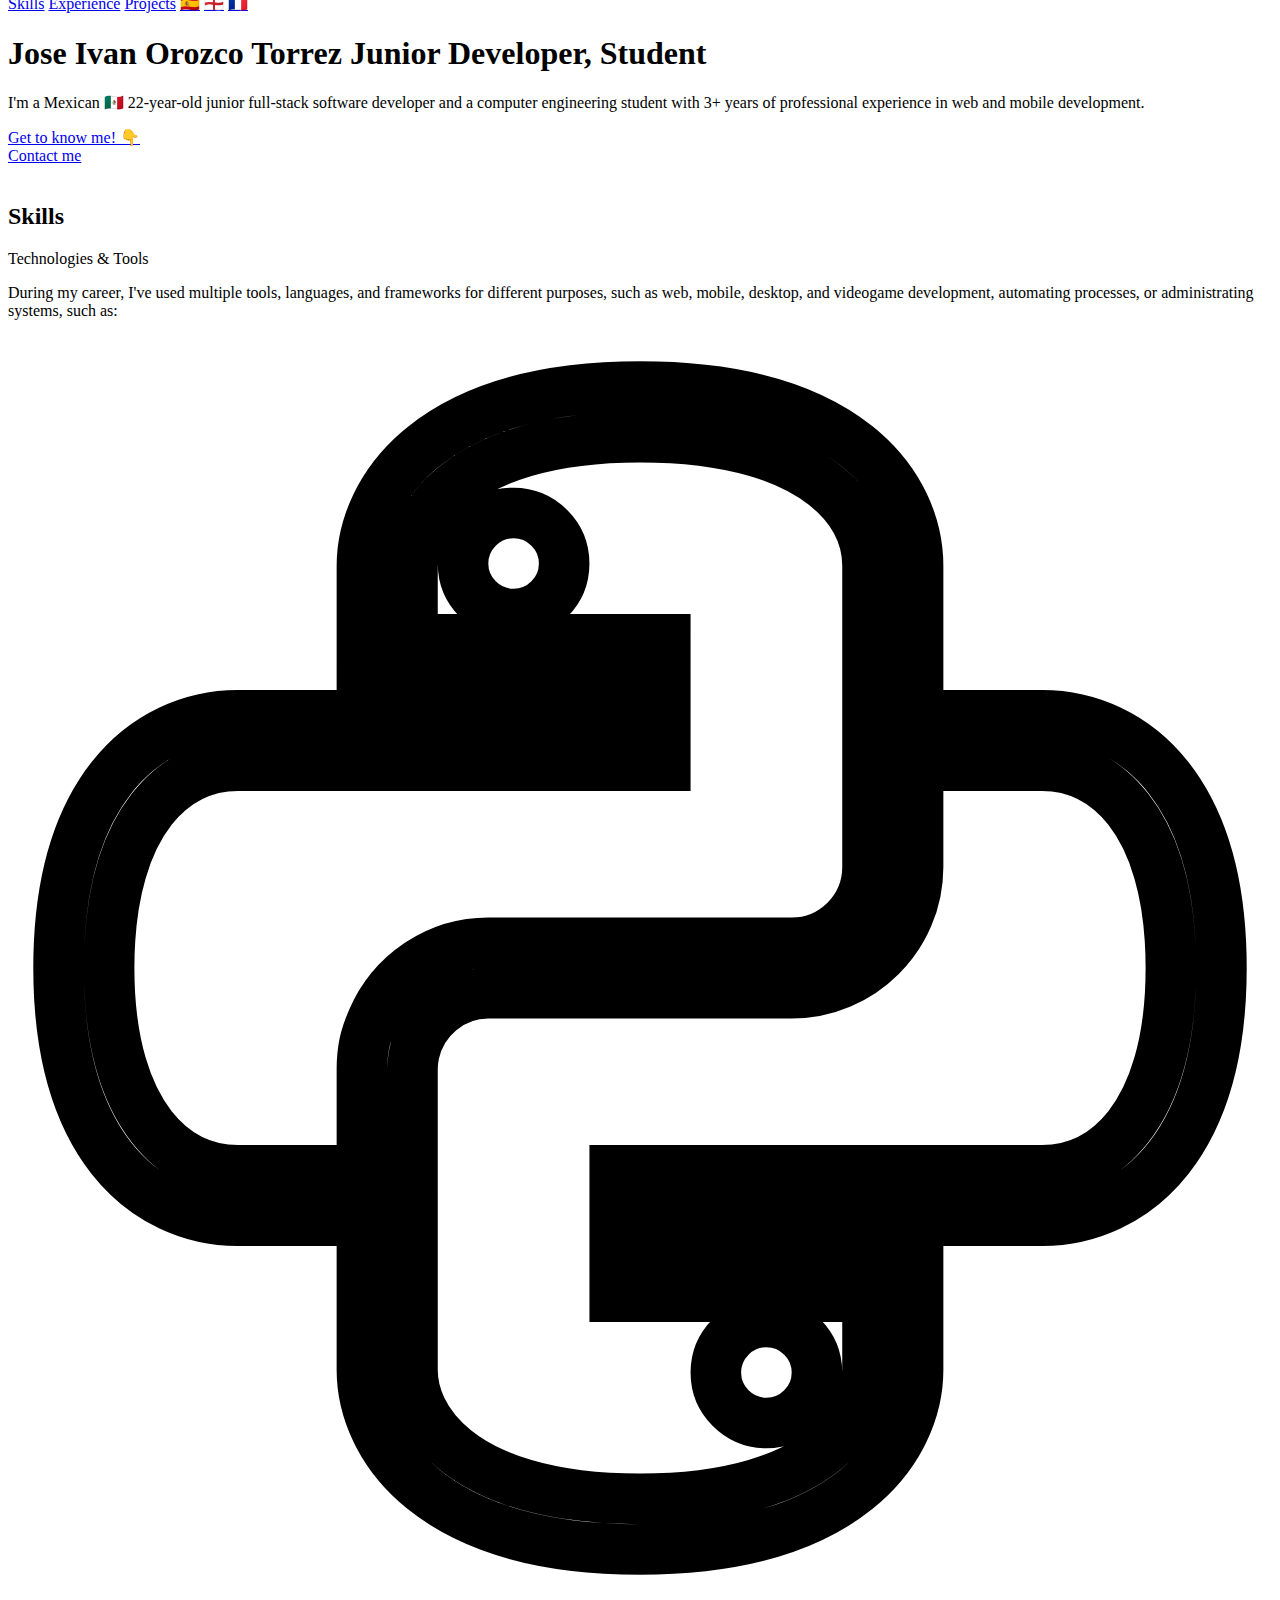
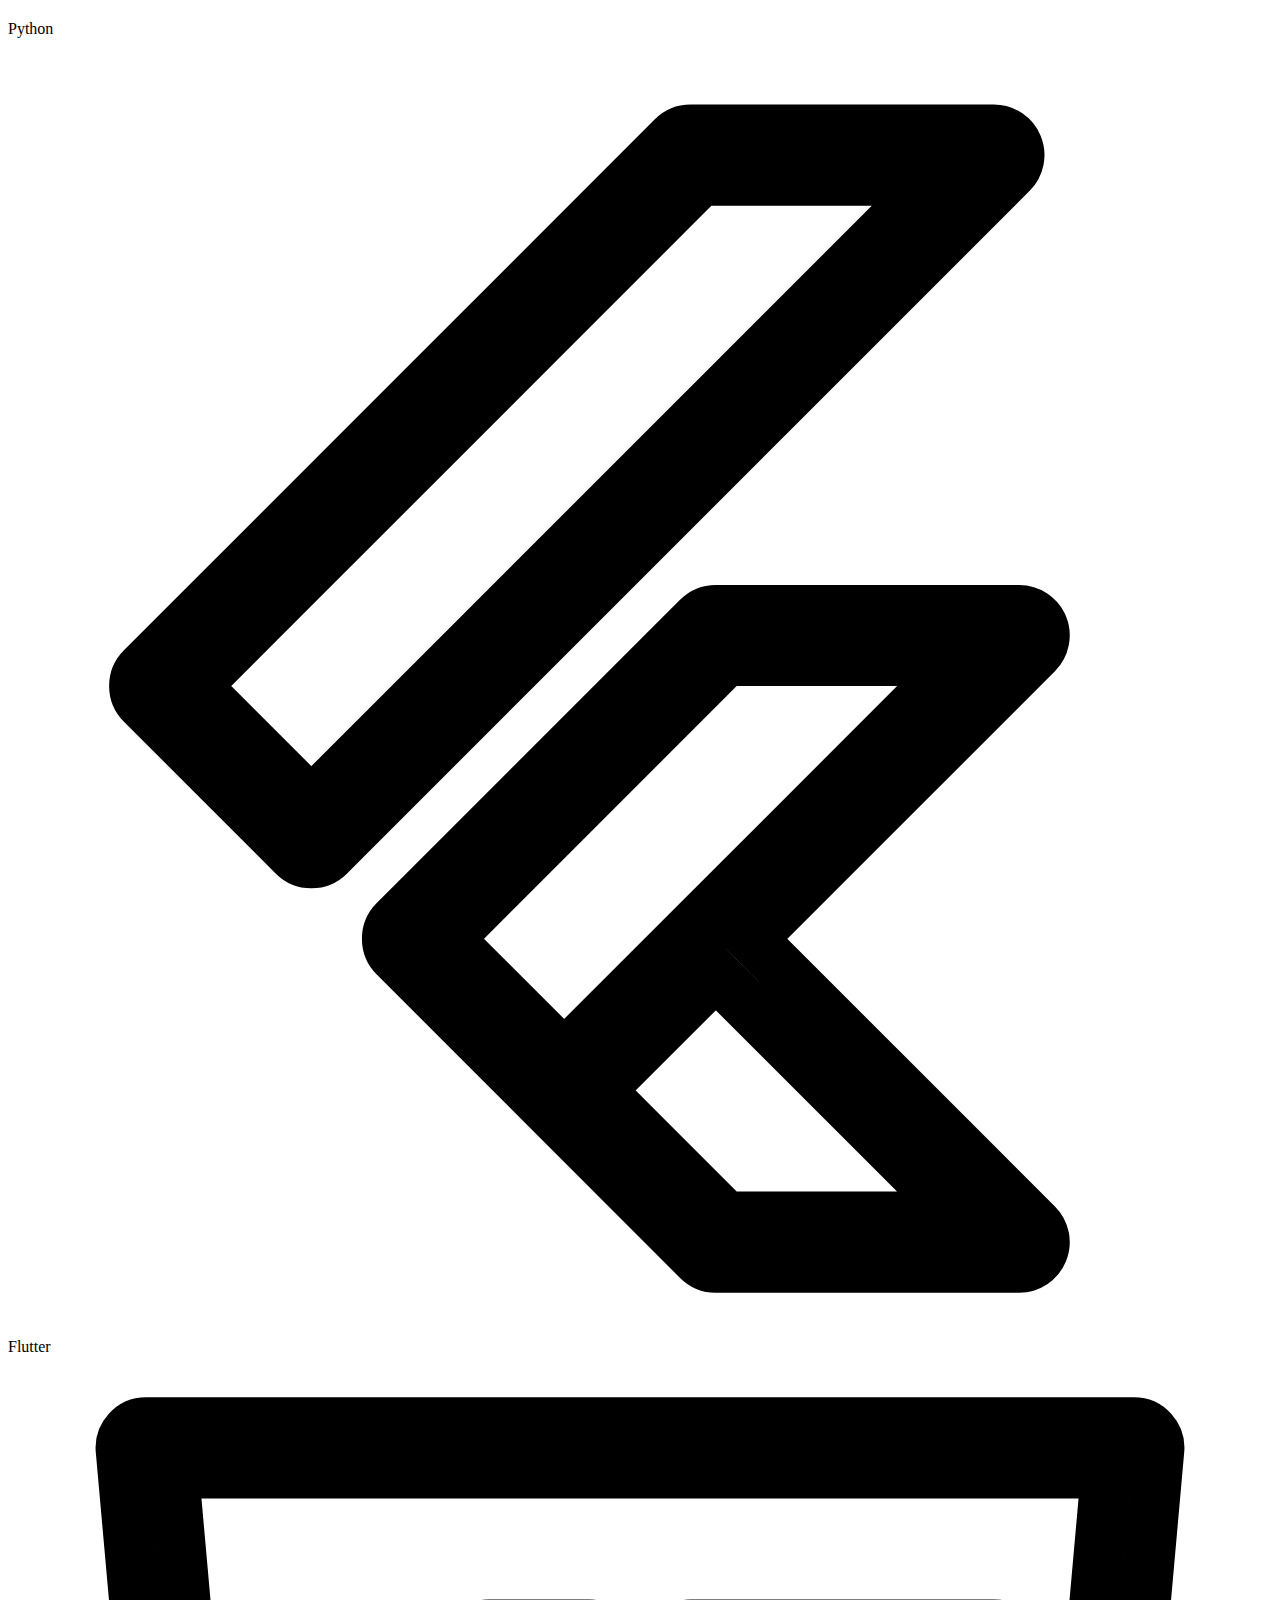
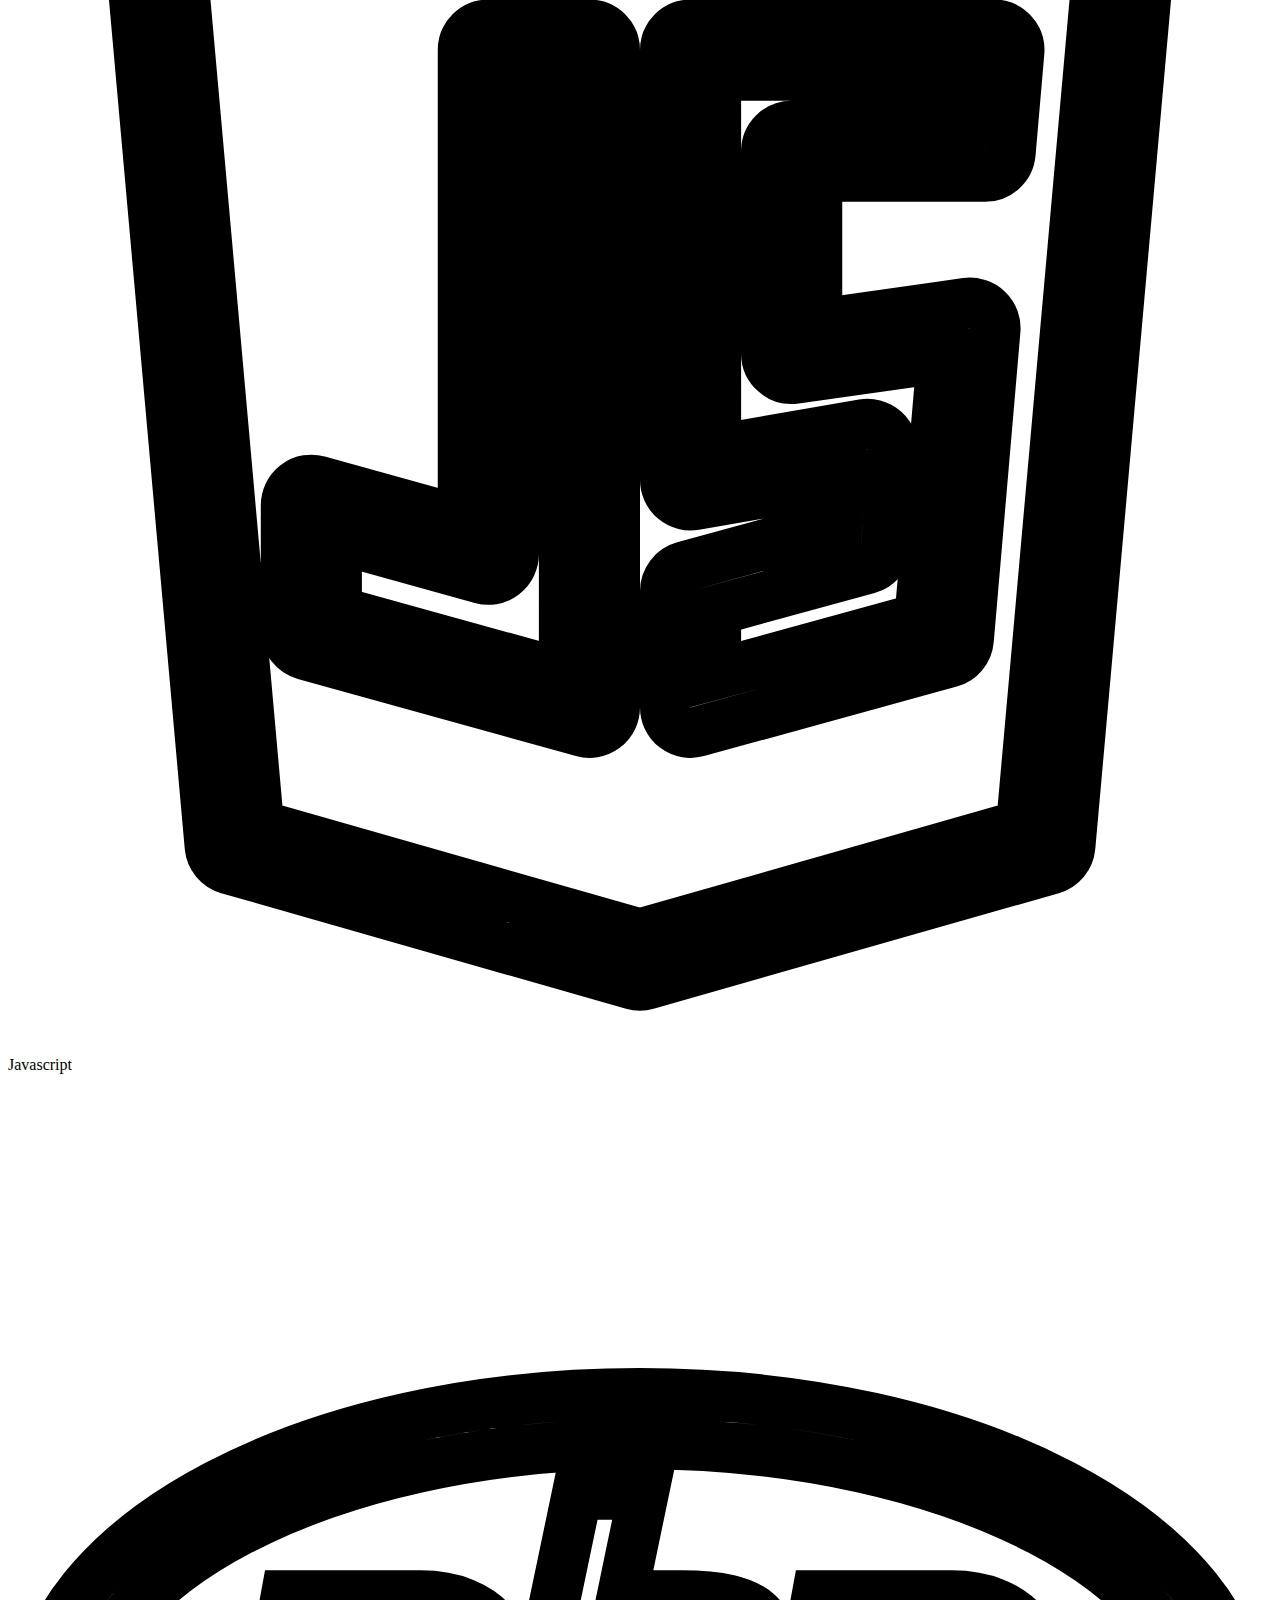
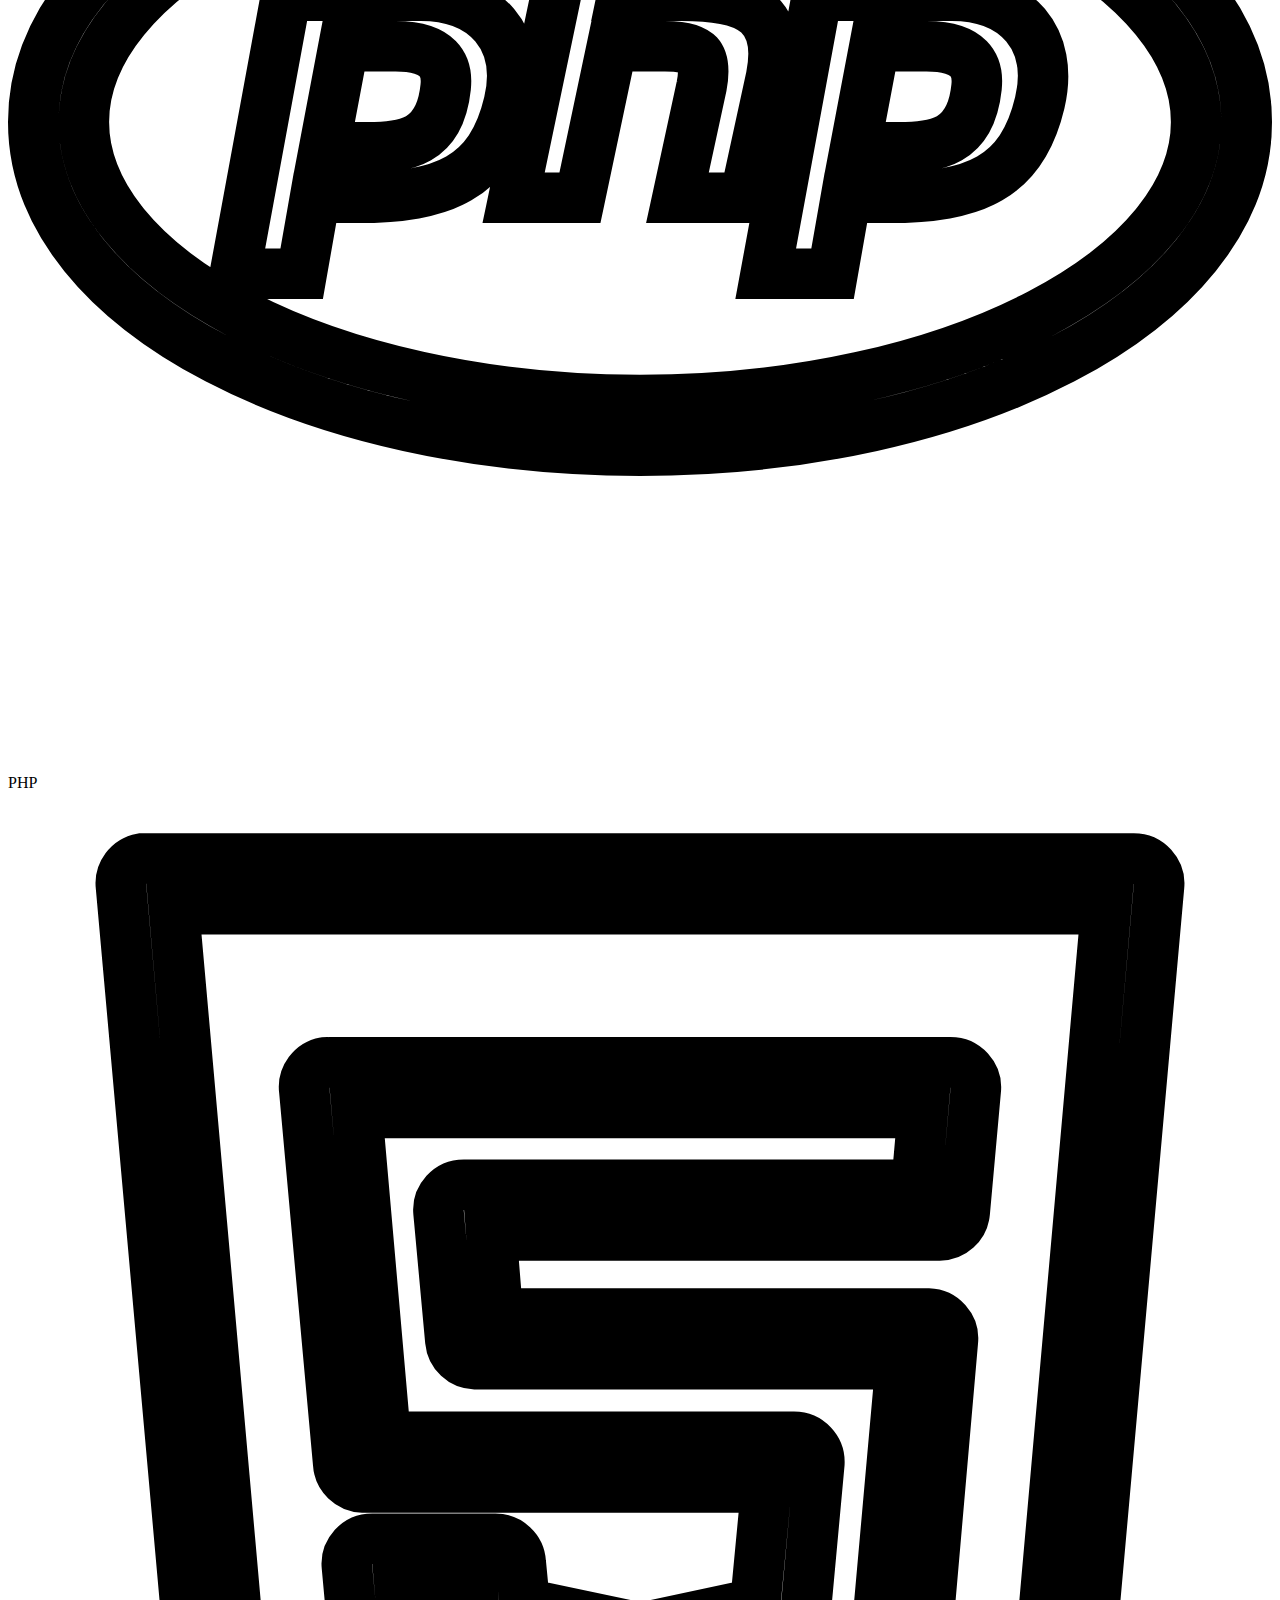
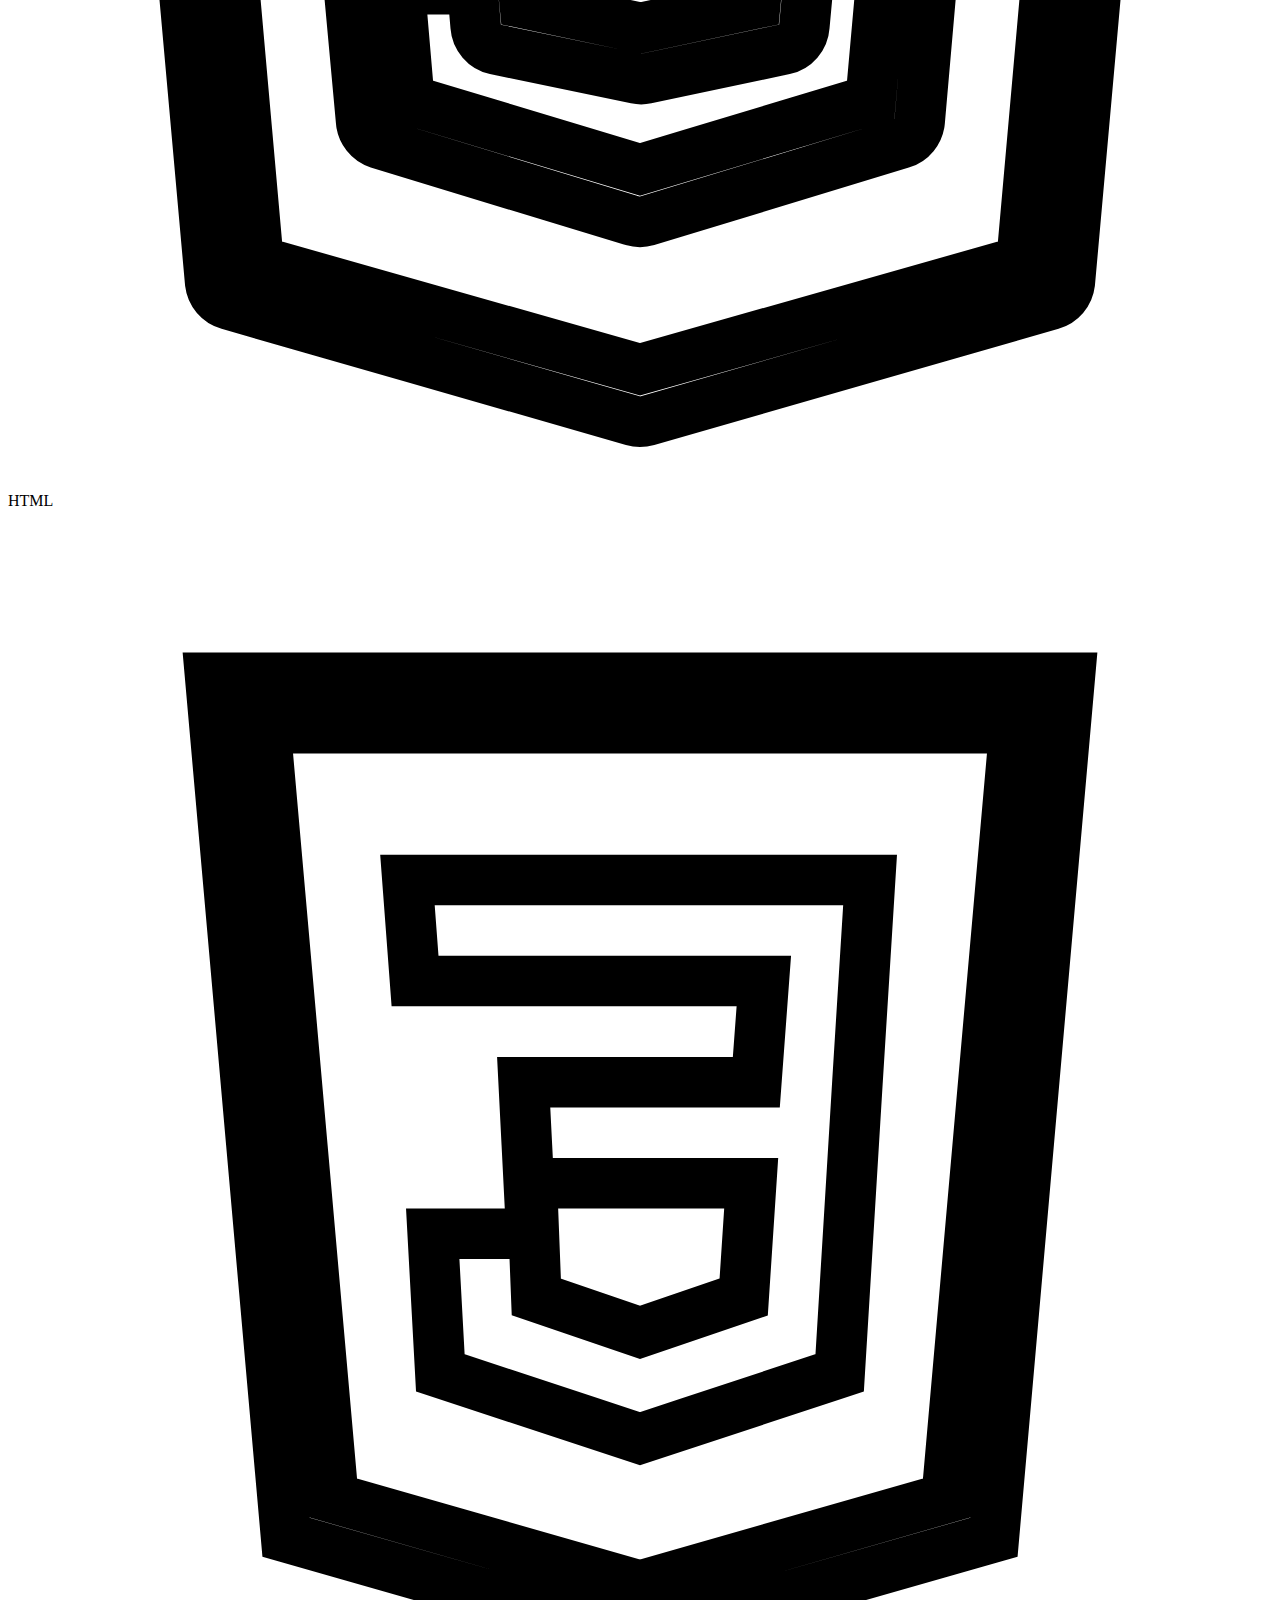
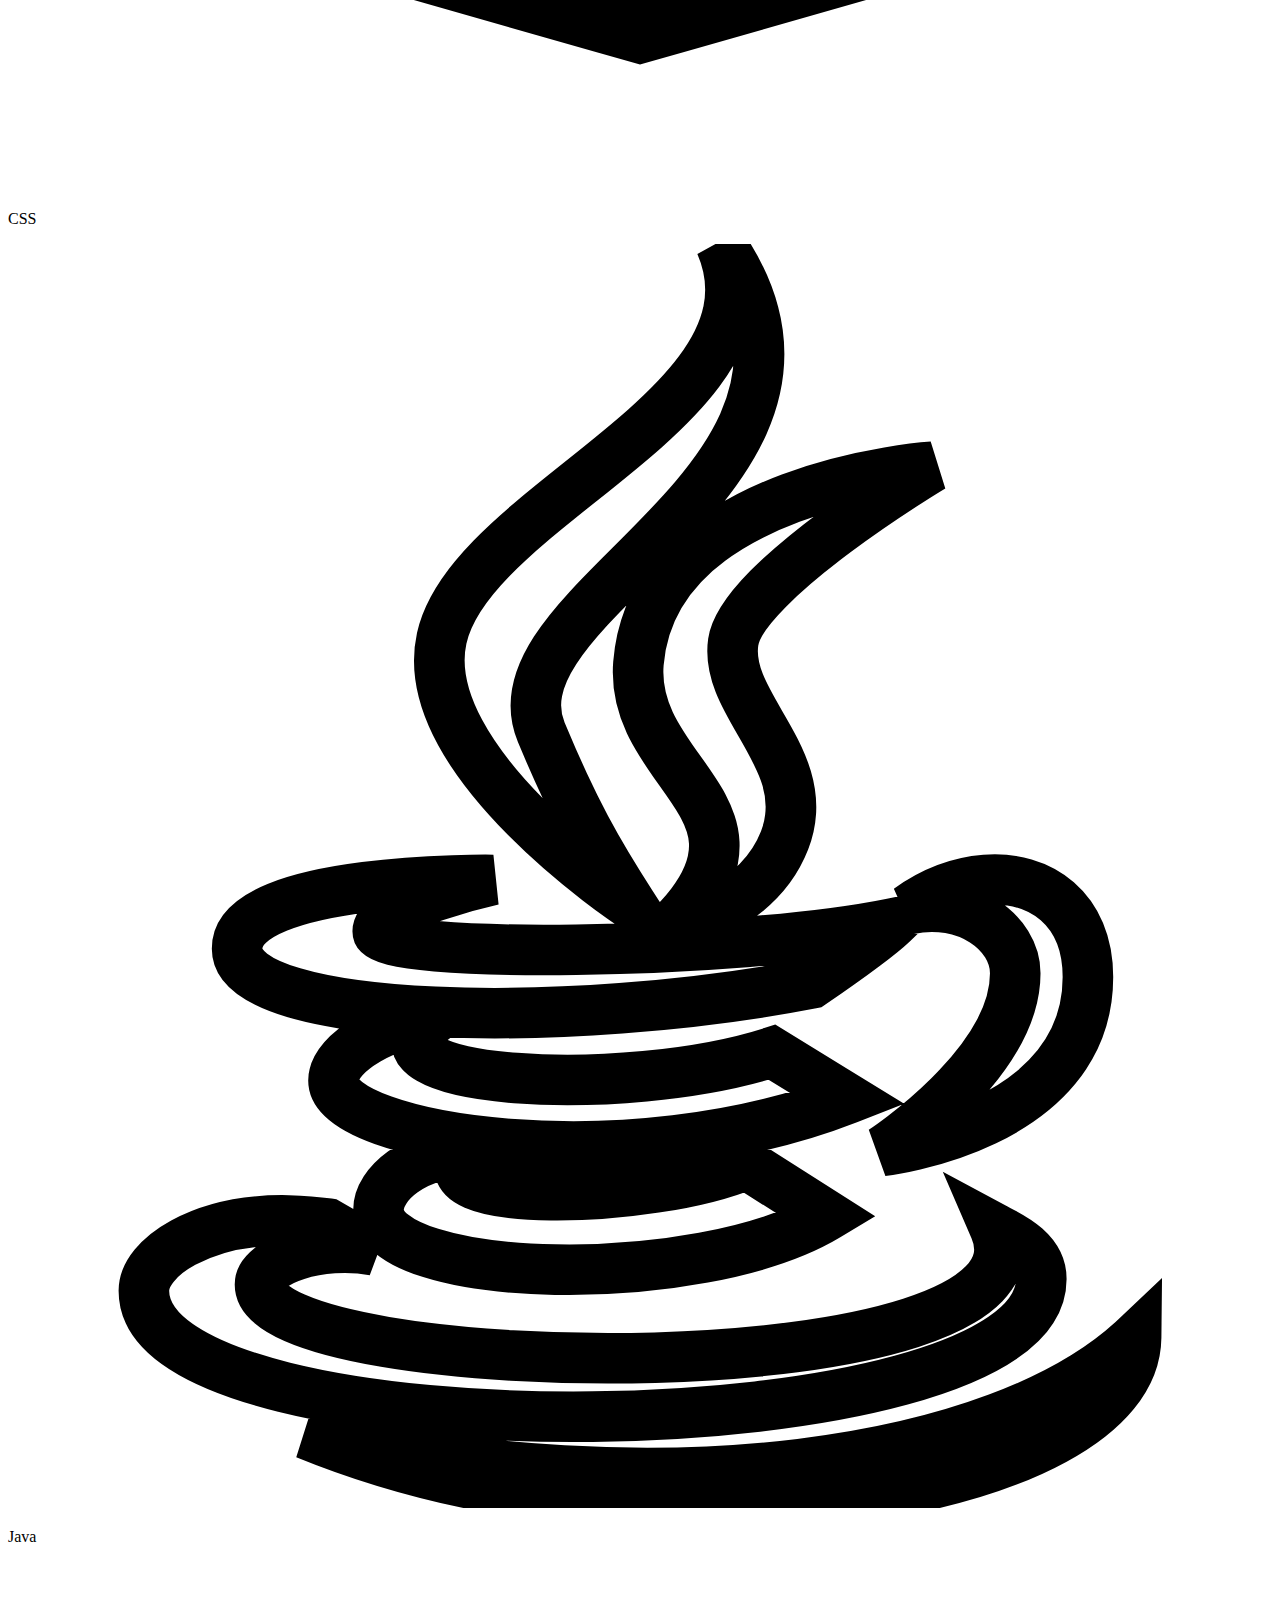
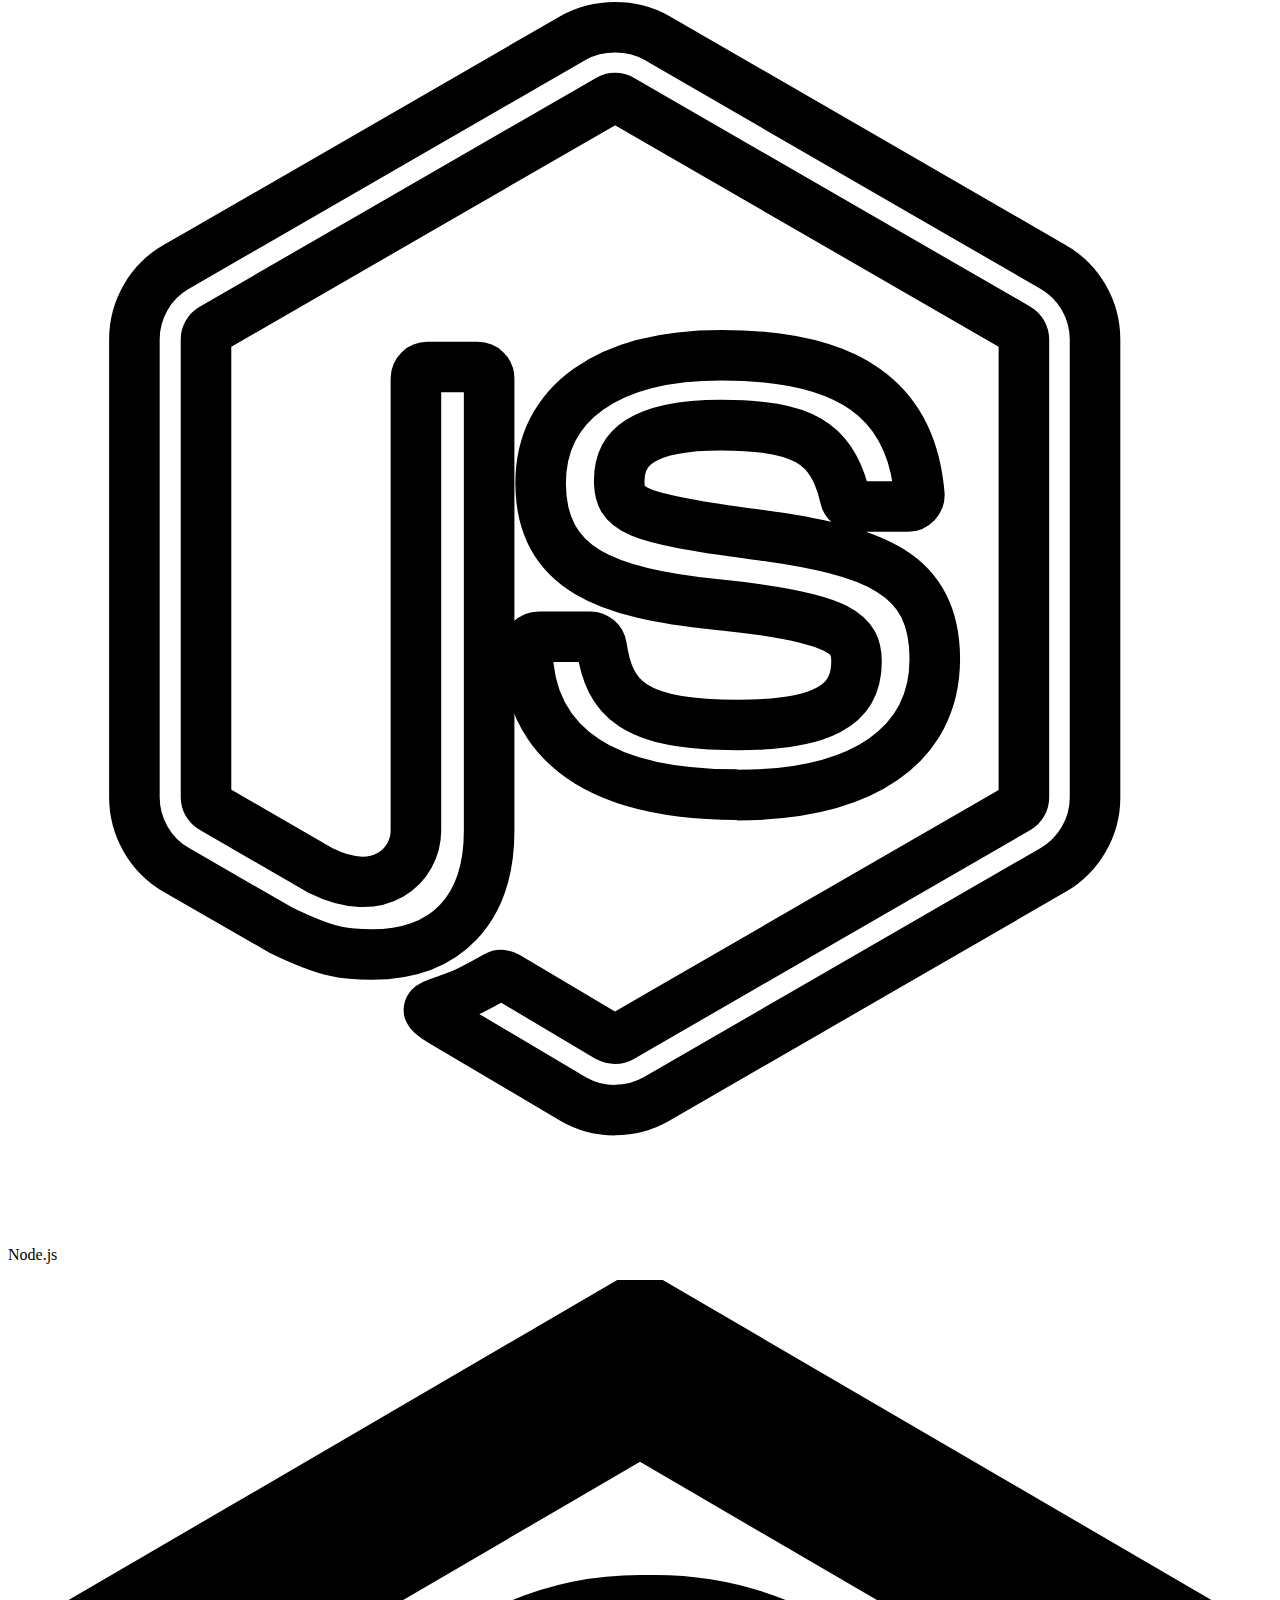
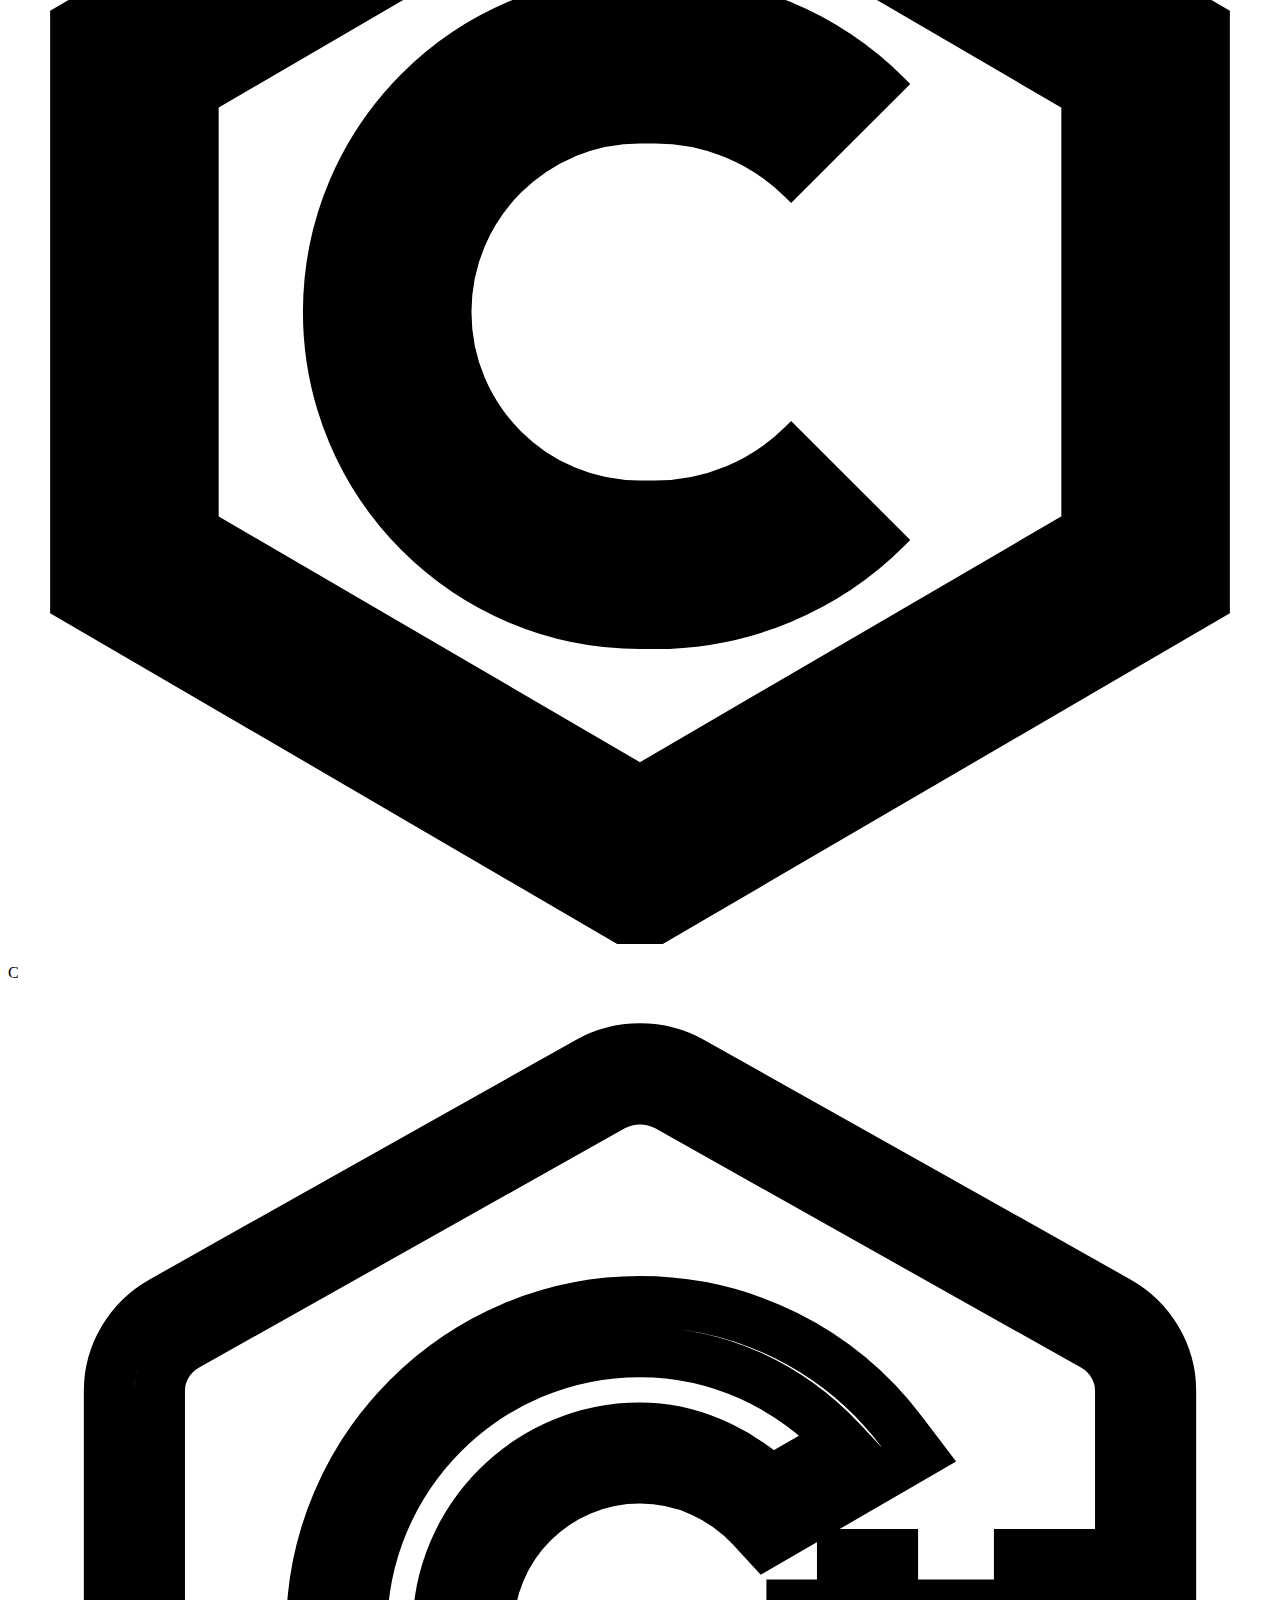
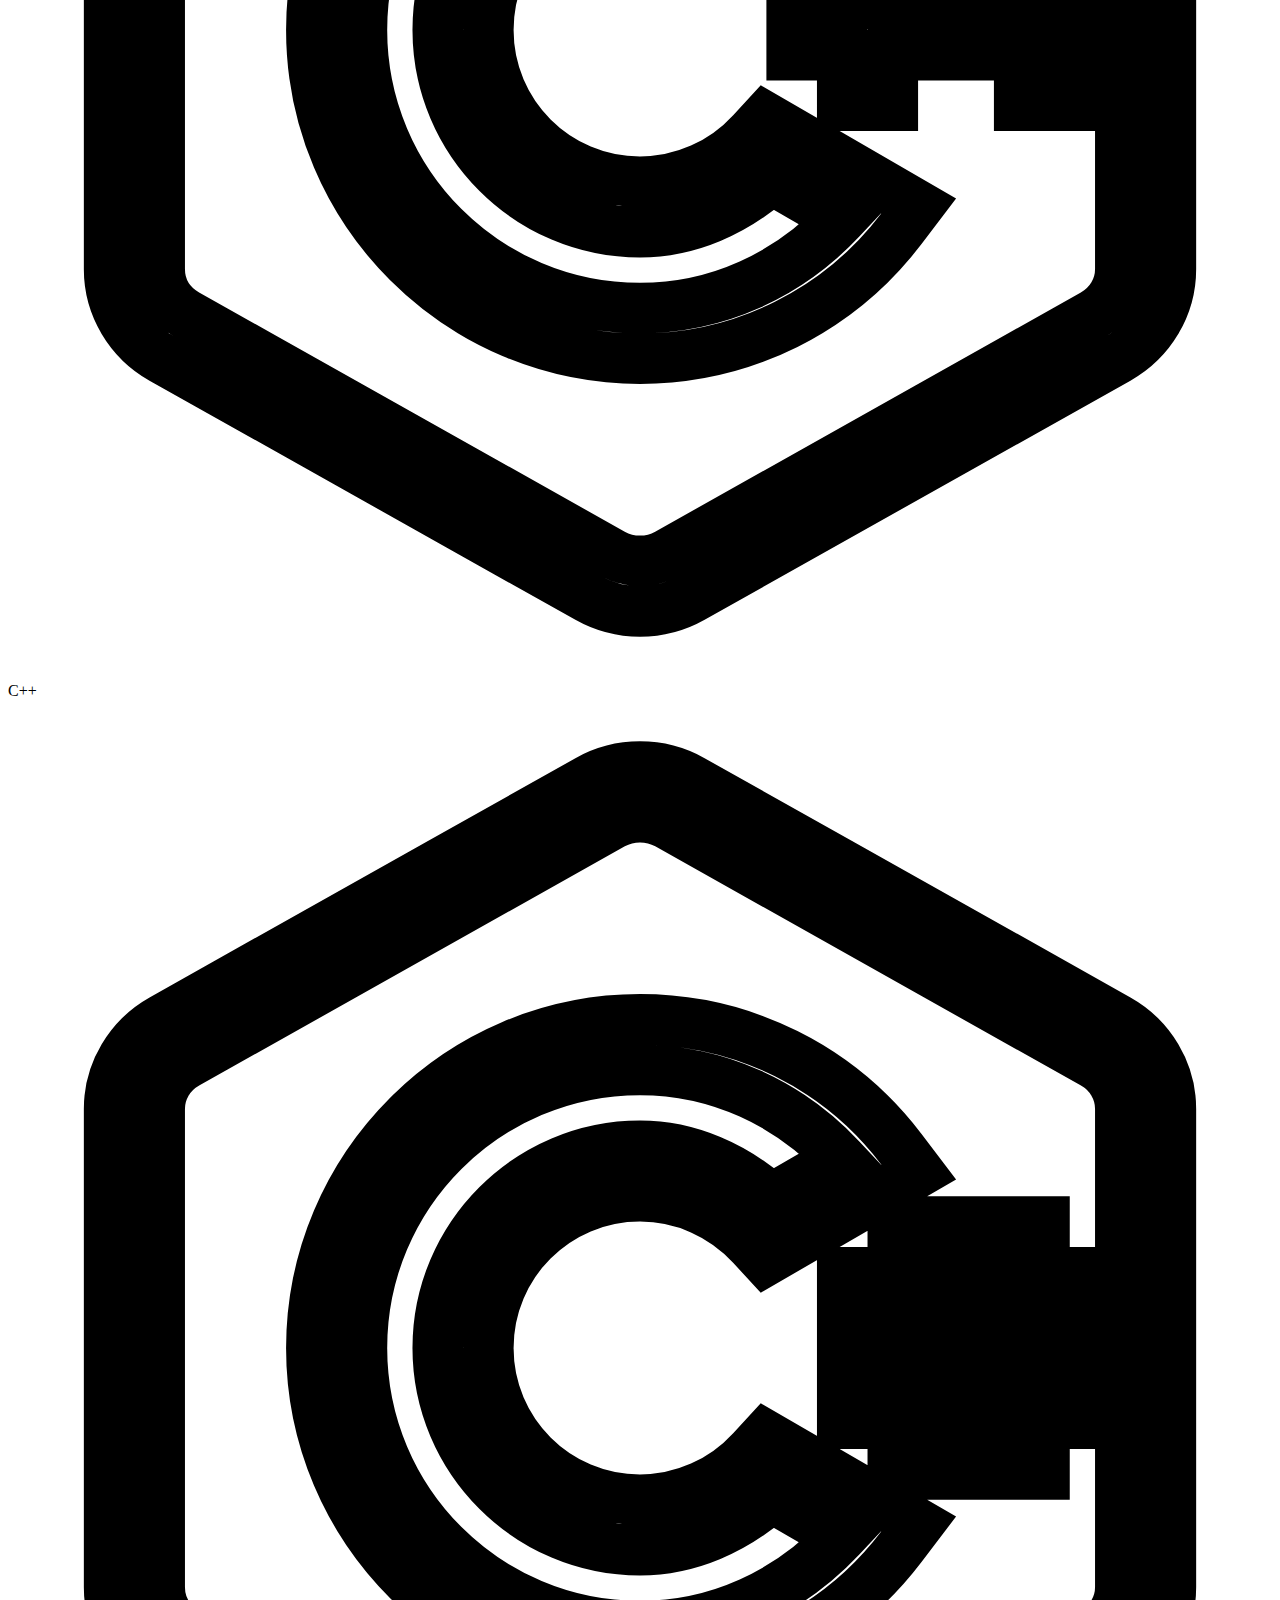
==== commit 8753bf67: "Redesign" ====
--- a/index.html
+++ b/index.html
@@ -3,7 +3,7 @@
   <head>
     <meta charset="UTF-8" />
     <meta http-equiv="X-UA-Compatible" content="IE=edge" />
-    <meta name="viewport" content="width=device-width, initial-scale=1" />
+    <meta name="viewport" content="width=device-width, initial-scale=1.0" />
     <link
       rel="apple-touch-icon"
       sizes="180x180"
@@ -22,607 +22,1879 @@
       href="images/favicon_io/favicon-16x16.png"
     />
     <link rel="manifest" href="images/favicon_io/site.webmanifest" />
+    <script src="https://cdn.tailwindcss.com"></script>
     <title>Ivan Orozco</title>
-    <!--Importar una fuente de Google-->
-    <link rel="preconnect" href="https://fonts.googleapis.com" />
-    <link rel="preconnect" href="https://fonts.gstatic.com" crossorigin />
-    <link
-      href="https://fonts.googleapis.com/css2?family=Montserrat&display=swap"
-      rel="stylesheet"
-    />
-    <link
-      href="https://cdn.jsdelivr.net/npm/bootstrap@5.1.3/dist/css/bootstrap.min.css"
-      rel="stylesheet"
-      integrity="sha384-1BmE4kWBq78iYhFldvKuhfTAU6auU8tT94WrHftjDbrCEXSU1oBoqyl2QvZ6jIW3"
-      crossorigin="anonymous"
-    />
-    <link rel="stylesheet" href="index.css" />
   </head>
   <body>
-    <!--HEADER-->
-    <div id="home"></div>
-    <header class="navbar sticky-top">
-      <div><b> José Iván Orozco Torrez</b></div>
-      <div class="links">
-        🏠 <a href="#home">Home</a>&emsp; ✏️ <a href="#skills">Skills</a>&emsp;
-        💼 <a href="#experience">Experience</a>&emsp; 💻
-        <a href="#projects">Projects</a>&emsp; 👥
-        <a href="#references">References</a>
+    <!-- HERO -->
+    <div class="relative bg-neutral-900 overflow-hidden">
+      <div class="max-w-7xl mx-auto">
+        <div
+          class="relative z-10 pb-8 bg-neutral-900 sm:pb-16 md:pb-20 lg:max-w-2xl lg:w-full lg:pb-28 xl:pb-32"
+        >
+          <!--diagonal line-->
+          <svg
+            class="hidden lg:block absolute right-0 inset-y-0 h-full w-48 text-black transform translate-x-1/2"
+            fill="#171717"
+            viewBox="0 0 100 100"
+            preserveAspectRatio="none"
+            aria-hidden="true"
+          >
+            <polygon points="50,0 100,0 50,100 0,100" />
+          </svg>
+
+          <div>
+            <div class="relative pt-6 px-4 sm:px-6 lg:px-8">
+              <nav
+                class="relative flex items-center justify-between sm:h-10 lg:justify-start"
+                aria-label="Global"
+              >
+                <div
+                  class="flex items-center flex-grow flex-shrink-0 lg:flex-grow-0"
+                >
+                  <div
+                    class="flex items-center justify-between w-full md:w-auto"
+                  >
+                    <a href="#">
+                      <span class="sr-only">Home</span>
+                      🌌
+                    </a>
+                    <div class="-mr-2 flex items-center md:hidden">
+                      <button
+                        type="button"
+                        class="bg-neutral-900 rounded-md p-2 inline-flex items-center justify-center text-gray-400 hover:text-gray-500 hover:bg-gray-100 focus:outline-none focus:ring-2 focus:ring-inset focus:ring-gray-500"
+                        aria-expanded="false"
+                      >
+                        <span class="sr-only">Open main menu</span>
+                        <!-- Heroicon name: outline/menu -->
+                        <svg
+                          class="h-6 w-6"
+                          xmlns="http://www.w3.org/2000/svg"
+                          fill="none"
+                          viewBox="0 0 24 24"
+                          stroke-width="2"
+                          stroke="currentColor"
+                          aria-hidden="true"
+                        >
+                          <path
+                            stroke-linecap="round"
+                            stroke-linejoin="round"
+                            d="M4 6h16M4 12h16M4 18h16"
+                          />
+                        </svg>
+                      </button>
+                    </div>
+                  </div>
+                </div>
+                <div class="hidden md:block md:ml-10 md:pr-4 md:space-x-8">
+                  <a
+                    href="#skills"
+                    class="font-medium text-gray-500 hover:text-gray-900"
+                    >Skills</a
+                  >
+
+                  <a
+                    href="#work"
+                    class="font-medium text-gray-500 hover:text-gray-900"
+                    >Experience</a
+                  >
+
+                  <a
+                    href="#projects"
+                    class="font-medium text-gray-500 hover:text-gray-900"
+                    >Projects</a
+                  >
+
+                  <a
+                    href="#"
+                    class="font-medium text-gray-500 hover:text-gray-900"
+                    >🇪🇸</a
+                  >
+                  <a
+                    href="#"
+                    class="font-medium text-gray-500 hover:text-gray-900"
+                    >🏴󠁧󠁢󠁥󠁮󠁧󠁿</a
+                  >
+                  <a
+                    href="#"
+                    class="font-medium text-gray-500 hover:text-gray-900"
+                    >🇫🇷</a
+                  >
+                </div>
+              </nav>
+            </div>
+
+            <!--
+          Mobile menu, show/hide based on menu open state.
+
+          Entering: "duration-150 ease-out"
+            From: "opacity-0 scale-95"
+            To: "opacity-100 scale-100"
+          Leaving: "duration-100 ease-in"
+            From: "opacity-100 scale-100"
+            To: "opacity-0 scale-95"
+        -->
+            <div
+              class="absolute z-10 top-0 inset-x-0 p-2 transition transform origin-top-right md:hidden"
+            >
+              <div
+                class="rounded-lg shadow-md bg-neutral-900 ring-1 ring-white ring-opacity-5 overflow-hidden"
+              >
+                <div class="px-5 pt-4 flex items-center justify-between">
+                  <div>🌌</div>
+                  <div class="-mr-2">
+                    <button
+                      type="button"
+                      class="bg-neutral-900 rounded-md p-2 inline-flex items-center justify-center text-gray-400 hover:text-gray-500 hover:bg-gray-100 focus:outline-none focus:ring-2 focus:ring-inset focus:ring-gray-500"
+                    >
+                      <span class="sr-only">Close main menu</span>
+                      <!-- Heroicon name: outline/x -->
+                      <svg
+                        class="h-6 w-6"
+                        xmlns="http://www.w3.org/2000/svg"
+                        fill="none"
+                        viewBox="0 0 24 24"
+                        stroke-width="2"
+                        stroke="currentColor"
+                        aria-hidden="true"
+                      >
+                        <path
+                          stroke-linecap="round"
+                          stroke-linejoin="round"
+                          d="M6 18L18 6M6 6l12 12"
+                        />
+                      </svg>
+                    </button>
+                  </div>
+                </div>
+                <div class="px-2 pt-2 pb-3 space-y-1">
+                  <a
+                    href="#skills"
+                    class="block px-3 py-2 rounded-md text-base font-medium text-gray-700 hover:text-gray-900 hover:bg-gray-50"
+                    >Skills</a
+                  >
+
+                  <a
+                    href="#work"
+                    class="block px-3 py-2 rounded-md text-base font-medium text-gray-700 hover:text-gray-900 hover:bg-gray-50"
+                    >Experience</a
+                  >
+
+                  <a
+                    href="#projects"
+                    class="block px-3 py-2 rounded-md text-base font-medium text-gray-700 hover:text-gray-900 hover:bg-gray-50"
+                    >Projects</a
+                  >
+
+                  <a
+                    href="#"
+                    class="block px-3 py-2 rounded-md text-base font-medium text-gray-700 hover:text-gray-900 hover:bg-gray-50"
+                    >🇪🇸</a
+                  >
+                  <a
+                    href="#"
+                    class="block px-3 py-2 rounded-md text-base font-medium text-gray-700 hover:text-gray-900 hover:bg-gray-50"
+                    >🏴󠁧󠁢󠁥󠁮󠁧󠁿</a
+                  >
+                  <a
+                    href="#"
+                    class="block px-3 py-2 rounded-md text-base font-medium text-gray-700 hover:text-gray-900 hover:bg-gray-50"
+                    >🇫🇷</a
+                  >
+                </div>
+              </div>
+            </div>
+          </div>
+
+          <main
+            class="mt-10 mx-auto max-w-7xl px-4 sm:mt-12 sm:px-6 md:mt-16 lg:mt-20 lg:px-8 xl:mt-28"
+          >
+            <div class="sm:text-center lg:text-left">
+              <h1
+                class="text-4xl tracking-tight font-extrabold text-gray-900 sm:text-5xl md:text-6xl"
+              >
+                <span class="block text-gray-600">Jose Ivan Orozco Torrez</span>
+                <span class="block text-gray-700"
+                  >Junior Developer, Student
+                </span>
+              </h1>
+              <p
+                class="mt-3 text-base text-gray-500 sm:mt-5 sm:text-lg sm:max-w-xl sm:mx-auto md:mt-5 md:text-xl lg:mx-0"
+              >
+                I'm a Mexican 🇲🇽 22-year-old junior full-stack software
+                developer and a computer engineering student with 3+ years of
+                professional experience in web and mobile development.
+              </p>
+              <div
+                class="mt-5 sm:mt-8 sm:flex sm:justify-center lg:justify-start"
+              >
+                <div class="rounded-md shadow">
+                  <a
+                    href="#skills"
+                    class="w-full flex items-center justify-center px-8 py-3 border border-transparent text-base font-medium rounded-md text-white bg-gray-800 hover:bg-gray-900 md:py-4 md:text-lg md:px-10"
+                  >
+                    Get to know me! 👇
+                  </a>
+                </div>
+                <div class="mt-3 sm:mt-0 sm:ml-3">
+                  <a
+                    href="#contact"
+                    class="w-full flex items-center justify-center px-8 py-3 border border-transparent text-base font-medium rounded-md text-white bg-gray-800 hover:bg-gray-900 md:py-4 md:text-lg md:px-10"
+                  >
+                    Contact me
+                  </a>
+                </div>
+              </div>
+            </div>
+          </main>
+        </div>
       </div>
-    </header>
-    <!--HOME CARD-->
-    <div class="card mb-3">
-      <div class="row g-0">
-        <div class="col-md-4">
-          <img
-            src="images/me.jpg"
-            class="img-fluid rounded-start pic"
-            alt="My pic"
-          />
-        </div>
-        <div class="col-md-8">
-          <div class="card-body">
-            <h1 class="card-title"><b> José Iván Orozco Torrez</b></h1>
-            <h2><b>Junior Developer, Student</b></h2>
-            <p class="card-text">
-              🗓️ 22 years old <br />🇲🇽 Mexican <br />
-              📞 <a href="tel:+523322172705">+523322172705</a> <br />
-              <a href="https://github.com/vandelvan"
-                ><img
-                  class="social"
-                  src="images/social/git.png"
-                  alt="GitHub" /></a
-              >&emsp;
-              <a href="www.linkedin.com/in/vandelvan"
-                ><img
-                  class="social"
-                  src="images/social/in.png"
-                  alt="LinkedIn" /></a
-              >&emsp;
-              <a href="mailto:jose.otorrez@alumnos.udg.mx"
-                ><img class="social" src="images/social/mail.png" alt="Mail"
-              /></a>
-              <br />
-              I'm a junior full-stack software developer and a computer
-              engineering student with 3+ years of professional experience in
-              web and mobile development.
-            </p>
-            <center>
-              <a href="#skills" class="btn btn-primary"
-                >Get to know me! <br />👇</a
-              >
-            </center>
-          </div>
-        </div>
+      <div class="lg:absolute lg:inset-y-0 lg:right-0 lg:w-1/2">
+        <img
+          class="h-56 w-full object-cover sm:h-72 md:h-96 lg:w-full lg:h-full"
+          src="images/me.jpg"
+          alt=""
+        />
       </div>
     </div>
-    <!--SKILLS-->
-    <center><h1 id="skills">Skills</h1></center>
-    <div class="card">
-      <!--TECHS AND TOOLS-->
-      <center><h3>Technologies & Tools</h3></center>
-      <div>
-        <ul class="d-flex flex-wrap">
-          <li class="list-group-item">
-            <b>Python </b>
-            <span class="badge bg-primary rounded-pill">80%</span>
-          </li>
-          <li class="list-group-item">
-            <b>Dart </b> <span class="badge bg-primary rounded-pill">80%</span>
-          </li>
-          <li class="list-group-item">
-            <b>Flutter </b>
-            <span class="badge bg-primary rounded-pill">75%</span>
-          </li>
-          <li class="list-group-item">
-            <b>Javascript </b>
-            <span class="badge bg-primary rounded-pill">90%</span>
-          </li>
-          <li class="list-group-item">
-            <b>PHP </b> <span class="badge bg-primary rounded-pill">80%</span>
-          </li>
-          <li class="list-group-item">
-            <b>HTML </b> <span class="badge bg-primary rounded-pill">90%</span>
-          </li>
-          <li class="list-group-item">
-            <b>CSS </b> <span class="badge bg-primary rounded-pill">90%</span>
-          </li>
-          <li class="list-group-item">
-            <b>Java </b> <span class="badge bg-primary rounded-pill">80%</span>
-          </li>
-          <li class="list-group-item">
-            <b>Node.js </b>
-            <span class="badge bg-primary rounded-pill">60%</span>
-          </li>
-          <li class="list-group-item">
-            <b>C </b> <span class="badge bg-primary rounded-pill">70%</span>
-          </li>
-          <li class="list-group-item">
-            <b>C++ </b> <span class="badge bg-primary rounded-pill">75%</span>
-          </li>
-          <li class="list-group-item">
-            <b>C# </b> <span class="badge bg-primary rounded-pill">75%</span>
-          </li>
-          <li class="list-group-item">
-            <b>.Net </b> <span class="badge bg-primary rounded-pill">60%</span>
-          </li>
-          <li class="list-group-item">
-            <b>Qt </b> <span class="badge bg-primary rounded-pill">75%</span>
-          </li>
-          <li class="list-group-item">
-            <b>Django </b>
-            <span class="badge bg-primary rounded-pill">65%</span>
-          </li>
-          <li class="list-group-item">
-            <b>JQuery </b>
-            <span class="badge bg-primary rounded-pill">90%</span>
-          </li>
-          <li class="list-group-item">
-            <b>Bootstrap </b>
-            <span class="badge bg-primary rounded-pill">90%</span>
-          </li>
-          <li class="list-group-item">
-            <b>Google cloud </b>
-            <span class="badge bg-primary rounded-pill">60%</span>
-          </li>
-          <li class="list-group-item">
-            <b>AWS </b> <span class="badge bg-primary rounded-pill">40%</span>
-          </li>
-          <li class="list-group-item">
-            <b>MySQL </b> <span class="badge bg-primary rounded-pill">90%</span>
-          </li>
-          <li class="list-group-item">
-            <b>PostgreSQL </b>
-            <span class="badge bg-primary rounded-pill">85%</span>
-          </li>
-          <li class="list-group-item">
-            <b>SQLite </b>
-            <span class="badge bg-primary rounded-pill">80%</span>
-          </li>
-          <li class="list-group-item">
-            <b>MongoDB </b>
-            <span class="badge bg-primary rounded-pill">40%</span>
-          </li>
-          <li class="list-group-item">
-            <b>Git </b> <span class="badge bg-primary rounded-pill">90%</span>
-          </li>
-          <li class="list-group-item">
-            <b>GNU/Linux CLI/Bash </b>
-            <span class="badge bg-primary rounded-pill">60%</span>
-          </li>
-          <li class="list-group-item">
-            <b>Unity </b> <span class="badge bg-primary rounded-pill">60%</span>
-          </li>
-          <li class="list-group-item">
-            <b>WordPress </b>
-            <span class="badge bg-primary rounded-pill">90%</span>
-          </li>
-        </ul>
-      </div>
-      <!--SOFTWARE-->
-      <center><h3>Software</h3></center>
-      <div>
-        <ul class="d-flex flex-wrap">
-          <li class="list-group-item">
-            <b>Microsoft Office Suite </b>
-            <span class="badge bg-primary rounded-pill">80%</span>
-          </li>
-          <li class="list-group-item">
-            <b>Google Workspace Suite </b>
-            <span class="badge bg-primary rounded-pill">85%</span>
-          </li>
-          <li class="list-group-item">
-            <b>LibreOffice Suite </b>
-            <span class="badge bg-primary rounded-pill">75%</span>
-          </li>
-          <li class="list-group-item">
-            <b>Photoshop </b>
-            <span class="badge bg-primary rounded-pill">35%</span>
-          </li>
-          <li class="list-group-item">
-            <b>GIMP </b> <span class="badge bg-primary rounded-pill">20%</span>
-          </li>
-          <li class="list-group-item">
-            <b>Unix-like operating systems </b>
-            <span class="badge bg-primary rounded-pill">85%</span>
-          </li>
-          <li class="list-group-item">
-            <h6>+various text editors, IDEs, database clients etc.</h6></li>
-        </ul>
-
-      </div>
-      <!--LANGUAGES-->
-      <center><h3>Languages</h3></center>
-      <ul  class="d-flex flex-wrap">
-        <li class="list-group-item">
-        <b>🇲🇽 Spanish</b>
-        <span class="badge bg-primary rounded-pill">100%</span>
-        <h6>Native</h6></li>
-        <li class="list-group-item">
-        <b>🇺🇸 English</b> <span class="badge bg-primary rounded-pill">85%</span>
-        <h6>Professional</h6></li>
-        </ul>
-    </div>
-    <!--EXPERIENCE-->
-    <center><h1 id="experience">Experience</h1></center>
-    <div class="card">
-      <center>
-        <a onclick="switchexpw();">Work</a>&emsp;<a onclick="switchexps();"
-          >School</a
-        >
-      </center>
-      <br />
-      <!--WORK-->
-      <div id="work">
-        <div class="row">
-          <div class="col">
-            <img
-              class="expic"
-              src="images/companies/twin.png"
-              alt="Twin Connection"
-            />
-          </div>
-          <div class="col">
-            <a href="http://twinconnection.mx/"><h2>Twin Connection</h2></a>
-            <h3>Full-stack developer</h3>
-            <h4>2021-Present</h4>
-            <p>
-              I develop e-commerce solutions for clients of different fields
-              using WordPress and Woocommerce, if a client needs an app I also
-              take part in the development for Android and iOS using Flutter.
-            </p>
-          </div>
-        </div>
-        <div class="row">
-          <div class="col">
-            <img class="expic" src="images/companies/sunae.png" alt="SUNAE" />
-          </div>
-          <div class="col">
-            <h2>SUNAE</h2>
-            <h3>Programming instructor</h3>
-            <h4>2020-Present</h4>
-            <p>
-              SUNAE is an association formed by students all around México to
-              help high school seniors and college juniors with different
-              careers most basic skills such as coding and math for engineering
-              students.
-            </p>
-          </div>
-        </div>
-        <div class="row">
-          <div class="col">
-            <img
-              class="expic"
-              src="images/companies/ramen.png"
-              alt="Ramen Development"
-            />
-          </div>
-          <div class="col">
-            <a href="https://ramen-development.github.io/"
-              ><h2>Ramen Development</h2></a
-            >
-            <h3>Freelancer</h3>
-            <h4>2020-Present</h4>
-            <p>
-              I started a team of students and freelancers to create
-              miscellaneous solutions for different clients around the world and
-              to help them kickstart their projects and ideas.
-            </p>
-          </div>
-        </div>
-        <div class="row">
-          <div class="col">
-            <img
-              class="expic"
-              src="images/companies/netwar.jpeg"
-              alt="Netwarmonitor"
-            />
-          </div>
-          <div class="col">
-            <h2>Netwarmonitor</h2>
-            <h3>Full-stack developer</h3>
-            <h4>2019-2020</h4>
-            <p>
-              Worked on various cloud-based solutions for different businesses such as a POS (Appministra), an accountability solution (Acontia), a restaurant solution (Foodware), and a logistics solution (Trooxer).
-            </p>
-          </div>
-        </div>
-      </div>
-      <!--SCHOOL-->
-      <div id="school">
-        <div class="row">
-          <div class="col">
-            <img class="expic" src="images/school/udg.png" alt="Universidad" />
-          </div>
-          <div class="col">
-            <h2>Universidad de Guadalajara</h2>
-            <h5>
-              Centro Universitario de Ciencias Exactas e Ingenierías (CUCEI)
-            </h5>
-            <h3>Bachelor in computer engineering</h3>
-            <h4>2019-Present</h4>
-            <p>Currently on 6th semester out of 8</p>
-          </div>
-        </div>
-        <div class="row">
-          <div class="col">
-            <img
-              class="expic"
-              src="images/school/poli.jpeg"
-              alt="Politecnica"
-            />
-          </div>
-          <div class="col">
-            <h2>Escuela Politécnica de Guadalajara</h2>
-            <h3>Professional Technologist in Computer Systems</h3>
-            <h4>2015-2019</h4>
-          </div>
+    <!-- HERO -->
+    <!-- SKILLS -->
+    <div class="py-12 bg-neutral-900" id="skills">
+      <div class="max-w-7xl mx-auto px-4 sm:px-6 lg:px-8">
+        <div class="lg:text-center">
+          <h2
+            class="text-base text-gray-600 font-semibold tracking-wide uppercase"
+          >
+            Skills
+          </h2>
+          <p
+            class="mt-2 text-3xl leading-8 font-extrabold tracking-tight text-gray-500 sm:text-4xl"
+          >
+            Technologies & Tools
+          </p>
+          <p class="mt-4 max-w-2xl text-xl text-gray-500 lg:mx-auto">
+            During my career, I've used multiple tools, languages, and frameworks for different purposes, such as web, mobile, desktop, and videogame development, automating processes, or administrating systems, such as:
+          </p>
+        </div>
+
+        <div class="mt-10">
+          <dl
+            class="space-y-10 md:space-y-0 md:grid md:grid-cols-6 md:gap-x-8 md:gap-y-10"
+          >
+            <div class="relative">
+              <dt>
+                <div
+                  class="absolute flex items-center justify-center h-12 w-12 rounded-md bg-gray-500 text-black"
+                >
+                  
+                  <svg
+                    class="h-6 w-6"
+                    xmlns="http://www.w3.org/2000/svg"
+                    fill="none"
+                    viewBox="0 0 50 50"
+                    stroke-width="2"
+                    stroke="currentColor"
+                    aria-hidden="true"
+                  >
+                    <path d="M 25 2 C 20.941406 2 18.1875 2.96875 16.4375 4.375 C 14.6875 5.78125 14 7.589844 14 9.09375 L 14 14 L 24 14 L 24 15 L 9.09375 15 C 7.265625 15 5.410156 15.792969 4.09375 17.46875 C 2.777344 19.144531 2 21.644531 2 25 C 2 28.355469 2.777344 30.855469 4.09375 32.53125 C 5.410156 34.207031 7.265625 35 9.09375 35 L 14 35 L 14 40.90625 C 14 42.410156 14.6875 44.21875 16.4375 45.625 C 18.1875 47.03125 20.941406 48 25 48 C 29.058594 48 31.8125 47.03125 33.5625 45.625 C 35.3125 44.21875 36 42.410156 36 40.90625 L 36 36 L 26 36 L 26 35 L 40.90625 35 C 42.734375 35 44.589844 34.207031 45.90625 32.53125 C 47.222656 30.855469 48 28.355469 48 25 C 48 21.644531 47.222656 19.144531 45.90625 17.46875 C 44.589844 15.792969 42.734375 15 40.90625 15 L 36 15 L 36 9.09375 C 36 7.550781 35.316406 5.738281 33.5625 4.34375 C 31.808594 2.949219 29.054688 2 25 2 Z M 25 4 C 28.746094 4 31.015625 4.875 32.3125 5.90625 C 33.609375 6.9375 34 8.136719 34 9.09375 L 34 21 C 34 22.65625 32.65625 24 31 24 L 19 24 C 16.941406 24 15.167969 25.269531 14.40625 27.0625 C 14.277344 27.359375 14.160156 27.675781 14.09375 28 C 14.027344 28.324219 14 28.65625 14 29 L 14 33 L 9.09375 33 C 7.824219 33 6.648438 32.503906 5.6875 31.28125 C 4.726563 30.058594 4 28.042969 4 25 C 4 21.957031 4.726563 19.941406 5.6875 18.71875 C 6.648438 17.496094 7.824219 17 9.09375 17 L 26 17 L 26 12 L 16 12 L 16 9.09375 C 16 8.199219 16.386719 6.980469 17.6875 5.9375 C 18.988281 4.894531 21.257813 4 25 4 Z M 20 7 C 18.898438 7 18 7.898438 18 9 C 18 10.101563 18.898438 11 20 11 C 21.101563 11 22 10.101563 22 9 C 22 7.898438 21.101563 7 20 7 Z M 36 17 L 40.90625 17 C 42.175781 17 43.351563 17.496094 44.3125 18.71875 C 45.273438 19.941406 46 21.957031 46 25 C 46 28.042969 45.273438 30.058594 44.3125 31.28125 C 43.351563 32.503906 42.175781 33 40.90625 33 L 24 33 L 24 38 L 34 38 L 34 40.90625 C 34 41.800781 33.613281 43.019531 32.3125 44.0625 C 31.011719 45.105469 28.742188 46 25 46 C 21.257813 46 18.988281 45.105469 17.6875 44.0625 C 16.386719 43.019531 16 41.800781 16 40.90625 L 16 29 C 16 28.792969 16.023438 28.601563 16.0625 28.40625 C 16.34375 27.039063 17.550781 26 19 26 L 31 26 C 33.746094 26 36 23.746094 36 21 Z M 30 39 C 28.898438 39 28 39.898438 28 41 C 28 42.101563 28.898438 43 30 43 C 31.101563 43 32 42.101563 32 41 C 32 39.898438 31.101563 39 30 39 Z">
+                  </svg>
+                </div>
+                <p class="ml-16 text-lg font-medium text-gray-400">
+                  Python
+                </p>
+              </dt>
+            </div>
+
+            <div class="relative">
+              <dt>
+                <div
+                  class="absolute flex items-center justify-center h-12 w-12 rounded-md bg-gray-500 text-black"
+                >
+                  
+                  <svg
+                    class="h-6 w-6"
+                    xmlns="http://www.w3.org/2000/svg"
+                    fill="none"
+                    viewBox="0 0 50 50"
+                    stroke-width="2"
+                    stroke="currentColor"
+                    aria-hidden="true"
+                  >
+                  <path d="M 27 3 A 1.0001 1.0001 0 0 0 26.292969 3.2929688 L 5.2929688 24.292969 A 1.0001 1.0001 0 0 0 5.2929688 25.707031 L 11.292969 31.707031 A 1.0001 1.0001 0 0 0 12.707031 31.707031 L 39.707031 4.7070312 A 1.0001 1.0001 0 0 0 39 3 L 27 3 z M 27.414062 5 L 36.585938 5 L 12 29.585938 L 7.4140625 25 L 27.414062 5 z M 28 22 A 1.0001 1.0001 0 0 0 27.292969 22.292969 L 15.292969 34.292969 A 1.0001 1.0001 0 0 0 15.292969 35.707031 L 21.292969 41.707031 L 27.292969 47.707031 A 1.0001 1.0001 0 0 0 28 48 L 40 48 A 1.0001 1.0001 0 0 0 40.707031 46.292969 L 29.414062 35 L 40.707031 23.707031 A 1.0001 1.0001 0 0 0 40 22 L 28 22 z M 28.414062 24 L 37.585938 24 L 22 39.585938 L 17.414062 35 L 28.414062 24 z M 28 36.414062 L 37.585938 46 L 28.414062 46 L 23.414062 41 L 28 36.414062 z"></path>
+                  </svg>
+                </div>
+                <p class="ml-16 text-lg font-medium text-gray-400">
+                  Flutter
+                </p>
+              </dt>
+            </div>
+
+            <div class="relative">
+              <dt>
+                <div
+                  class="absolute flex items-center justify-center h-12 w-12 rounded-md bg-gray-500 text-black"
+                >
+                  
+                  <svg
+                    class="h-6 w-6"
+                    xmlns="http://www.w3.org/2000/svg"
+                    fill="none"
+                    viewBox="0 0 50 50"
+                    stroke-width="2"
+                    stroke="currentColor"
+                    aria-hidden="true"
+                  >
+                  <path d="M 5.4648438 2 A 1.0001 1.0001 0 0 0 4.46875 3.0898438 L 7.9882812 42.515625 A 1.0001 1.0001 0 0 0 8.7089844 43.388672 L 24.71875 47.960938 A 1.0001 1.0001 0 0 0 25.267578 47.960938 L 41.292969 43.388672 A 1.0001 1.0001 0 0 0 42.013672 42.515625 L 45.53125 3.0898438 A 1.0001 1.0001 0 0 0 44.535156 2 L 5.4648438 2 z M 6.5585938 4 L 43.441406 4 L 40.083984 41.654297 L 24.994141 45.960938 L 9.9199219 41.654297 L 6.5585938 4 z M 19 10 A 1.0001 1.0001 0 0 0 18 11 L 18 29.628906 L 12.267578 28.041016 A 1.0001 1.0001 0 0 0 11 29.003906 L 11 33.949219 A 1.0001 1.0001 0 0 0 11.732422 34.912109 L 22.732422 37.962891 A 1.0001 1.0001 0 0 0 24 37 L 24 11 A 1.0001 1.0001 0 0 0 23 10 L 19 10 z M 27 10 A 1.0001 1.0001 0 0 0 26 11 L 26 28 A 1.0001 1.0001 0 0 0 27.169922 28.986328 L 32.917969 27.996094 L 32.798828 29.767578 L 26.734375 31.435547 A 1.0001 1.0001 0 0 0 26 32.398438 L 26 37 A 1.0001 1.0001 0 0 0 27.265625 37.964844 L 37.265625 35.214844 A 1.0001 1.0001 0 0 0 37.996094 34.335938 L 39.050781 22.085938 A 1.0001 1.0001 0 0 0 37.914062 21.009766 L 32 21.847656 L 32 16 L 38.654297 16 A 1.0001 1.0001 0 0 0 39.650391 15.085938 L 39.996094 11.085938 A 1.0001 1.0001 0 0 0 39 10 L 27 10 z M 20 12 L 22 12 L 22 35.685547 L 13 33.189453 L 13 30.318359 L 18.732422 31.908203 A 1.0001 1.0001 0 0 0 20 30.945312 L 20 12 z M 28 12 L 37.910156 12 L 37.736328 14 L 31 14 A 1.0001 1.0001 0 0 0 30 15 L 30 23 A 1.0001 1.0001 0 0 0 31.140625 23.990234 L 36.951172 23.166016 L 36.0625 33.470703 L 28 35.6875 L 28 33.162109 L 34.015625 31.507812 A 1.0001 1.0001 0 0 0 34.748047 30.611328 L 34.998047 26.861328 A 1.0001 1.0001 0 0 0 33.830078 25.808594 L 28 26.8125 L 28 12 z"></path>
+                  </svg>
+                </div>
+                <p class="ml-16 text-lg  font-medium text-gray-400">
+                  Javascript
+                </p>
+              </dt>
+            </div>
+
+            <div class="relative">
+              <dt>
+                <div
+                  class="absolute flex items-center justify-center h-12 w-12 rounded-md bg-gray-500 text-black"
+                >
+                  
+                  <svg
+                    class="h-6 w-6"
+                    xmlns="http://www.w3.org/2000/svg"
+                    fill="none"
+                    viewBox="0 0 50 50"
+                    stroke-width="2"
+                    stroke="currentColor"
+                    aria-hidden="true"
+                  >
+                  <path d="M 25 12 C 18.507813 12 12.621094 13.359375 8.273438 15.628906 C 3.925781 17.898438 1 21.167969 1 25 C 1 28.832031 3.925781 32.101563 8.273438 34.371094 C 12.621094 36.640625 18.507813 38 25 38 C 31.492188 38 37.378906 36.640625 41.726563 34.371094 C 46.074219 32.101563 49 28.832031 49 25 C 49 21.167969 46.074219 17.898438 41.726563 15.628906 C 37.378906 13.359375 31.492188 12 25 12 Z M 25 14 C 31.210938 14 36.824219 15.324219 40.800781 17.402344 C 44.777344 19.476563 47 22.203125 47 25 C 47 27.796875 44.777344 30.523438 40.800781 32.597656 C 36.824219 34.675781 31.210938 36 25 36 C 18.789063 36 13.175781 34.675781 9.199219 32.597656 C 5.222656 30.523438 3 27.796875 3 25 C 3 22.203125 5.222656 19.476563 9.199219 17.402344 C 13.175781 15.324219 18.789063 14 25 14 Z M 22.507813 16 L 20 28 L 22.625 28 L 23.890625 22 L 25.988281 22 C 26.65625 22 27.101563 22.109375 27.308594 22.332031 C 27.511719 22.554688 27.554688 22.976563 27.4375 23.582031 L 26.480469 28 L 29.144531 28 L 30.183594 23.222656 C 30.40625 22.078125 30.238281 21.238281 29.683594 20.726563 C 29.117188 20.207031 28.121094 20 26.636719 20 L 24.296875 20 L 25.128906 16 Z M 11 20 L 8.972656 31 L 11.617188 31 L 12.144531 28 L 13.792969 28 C 17.238281 28 19.113281 27.203125 19.8125 24.246094 C 20.414063 21.703125 18.875 20 16.332031 20 Z M 32 20 L 29.972656 31 L 32.617188 31 L 33.144531 28 L 34.792969 28 C 38.238281 28 40.113281 27.203125 40.8125 24.246094 C 41.414063 21.703125 39.875 20 37.332031 20 Z M 13.273438 22 L 15.332031 22 C 17.042969 22 17.402344 22.769531 17.3125 23.625 C 17.082031 25.832031 15.707031 26 14.230469 26 L 12.515625 26 Z M 34.273438 22 L 36.332031 22 C 38.042969 22 38.402344 22.769531 38.3125 23.625 C 38.082031 25.832031 36.707031 26 35.230469 26 L 33.515625 26 Z"></path>
+                  </svg>
+                </div>
+                <p class="ml-16 text-lg  font-medium text-gray-400">
+                  PHP
+                </p>
+              </dt>
+            </div>
+
+            <div class="relative">
+              <dt>
+                <div
+                  class="absolute flex items-center justify-center h-12 w-12 rounded-md bg-gray-500 text-black"
+                >
+                  
+                  <svg
+                    class="h-6 w-6"
+                    xmlns="http://www.w3.org/2000/svg"
+                    fill="none"
+                    viewBox="0 0 50 50"
+                    stroke-width="2"
+                    stroke="currentColor"
+                    aria-hidden="true"
+                  >
+                  <path d="M 5.28125 2 C 4.765625 2.09375 4.410156 2.574219 4.46875 3.09375 L 8 42.53125 C 8.046875 42.933594 8.332031 43.265625 8.71875 43.375 L 24.71875 47.96875 C 24.902344 48.023438 25.097656 48.023438 25.28125 47.96875 L 41.28125 43.375 C 41.667969 43.265625 41.953125 42.933594 42 42.53125 L 45.53125 3.09375 C 45.558594 2.8125 45.464844 2.535156 45.273438 2.324219 C 45.082031 2.117188 44.8125 2 44.53125 2 L 5.46875 2 C 5.4375 2 5.40625 2 5.375 2 C 5.34375 2 5.3125 2 5.28125 2 Z M 6.5625 4 L 43.4375 4 L 40.09375 41.65625 L 25 45.9375 L 9.90625 41.65625 Z M 12.53125 10.0625 C 12.015625 10.15625 11.660156 10.636719 11.71875 11.15625 L 13.0625 25.9375 C 13.09375 26.453125 13.515625 26.859375 14.03125 26.875 L 30 26.875 L 29.5625 31.46875 L 25.03125 32.4375 L 20.4375 31.46875 L 20.28125 29.84375 C 20.25 29.316406 19.808594 28.90625 19.28125 28.90625 L 14.40625 28.90625 C 14.125 28.90625 13.855469 29.023438 13.664063 29.230469 C 13.472656 29.441406 13.378906 29.71875 13.40625 30 L 13.96875 36.125 C 14 36.527344 14.269531 36.875 14.65625 37 L 24.59375 40.03125 L 24.71875 40.0625 C 24.902344 40.117188 25.097656 40.117188 25.28125 40.0625 L 35.34375 37 C 35.742188 36.886719 36.027344 36.539063 36.0625 36.125 L 37.375 21.09375 C 37.402344 20.816406 37.3125 20.542969 37.128906 20.335938 C 36.945313 20.128906 36.683594 20.007813 36.40625 20 L 19.375 20 L 19.125 16.90625 L 36.84375 16.90625 C 37.363281 16.910156 37.796875 16.515625 37.84375 16 L 38.28125 11.15625 C 38.308594 10.875 38.214844 10.597656 38.023438 10.386719 C 37.832031 10.179688 37.5625 10.0625 37.28125 10.0625 L 12.71875 10.0625 C 12.65625 10.054688 12.59375 10.054688 12.53125 10.0625 Z M 13.8125 12.0625 L 36.1875 12.0625 L 35.9375 14.90625 L 18.03125 14.90625 C 17.75 14.90625 17.480469 15.023438 17.289063 15.230469 C 17.097656 15.441406 17.003906 15.71875 17.03125 16 L 17.5 21.09375 C 17.546875 21.597656 17.964844 21.988281 18.46875 22 L 35.3125 22 L 34.125 35.28125 L 25 38.03125 L 15.875 35.28125 L 15.5 30.90625 L 18.375 30.90625 L 18.5 32.375 C 18.53125 32.816406 18.847656 33.183594 19.28125 33.28125 L 24.84375 34.4375 C 24.976563 34.464844 25.117188 34.464844 25.25 34.4375 L 30.71875 33.28125 C 31.152344 33.183594 31.46875 32.816406 31.5 32.375 L 32.09375 25.9375 C 32.109375 25.660156 32.011719 25.390625 31.824219 25.191406 C 31.632813 24.988281 31.371094 24.875 31.09375 24.875 L 14.9375 24.875 Z"></path>
+                  </svg>
+                </div>
+                <p class="ml-16 text-lg  font-medium text-gray-400">
+                  HTML
+                </p>
+              </dt>
+            </div>
+
+            <div class="relative">
+              <dt>
+                <div
+                  class="absolute flex items-center justify-center h-12 w-12 rounded-md bg-gray-500 text-black"
+                >
+                  
+                  <svg
+                    class="h-6 w-6"
+                    xmlns="http://www.w3.org/2000/svg"
+                    fill="none"
+                    viewBox="0 0 50 50"
+                    stroke-width="2"
+                    stroke="currentColor"
+                    aria-hidden="true"
+                  >
+                  <path fill-rule="evenodd" d="M 39 40 L 25 44 L 11 40 L 8 6 L 42 6 C 41 17.332031 40 28.667969 39 40 Z M 39.816406 8 L 10.183594 8 L 12.871094 38.453125 L 25 41.921875 L 37.128906 38.453125 Z M 16.800781 28 L 20.800781 28 L 20.898438 30.5 L 25 31.898438 L 29.101563 30.5 L 29.398438 26 L 20.601563 26 L 20.398438 22 L 29.601563 22 L 29.898438 18 L 16.101563 18 L 15.800781 14 L 34.101563 14 L 33.601563 22 L 32.898438 33.5 L 25 36.101563 L 17.101563 33.5 Z"></path>
+                  </svg>
+                </div>
+                <p class="ml-16 text-lg  font-medium text-gray-400">
+                  CSS
+                </p>
+              </dt>
+            </div>
+
+            <div class="relative">
+              <dt>
+                <div
+                  class="absolute flex items-center justify-center h-12 w-12 rounded-md bg-gray-500 text-black"
+                >
+                  
+                  <svg
+                    class="h-6 w-6"
+                    xmlns="http://www.w3.org/2000/svg"
+                    fill="none"
+                    viewBox="0 0 50 50"
+                    stroke-width="2"
+                    stroke="currentColor"
+                    aria-hidden="true"
+                  >
+                  <path d="M 28.1875 0 C 30.9375 6.363281 18.328125 10.292969 17.15625 15.59375 C 16.082031 20.464844 24.648438 26.125 24.65625 26.125 C 23.355469 24.109375 22.398438 22.449219 21.09375 19.3125 C 18.886719 14.007813 34.535156 9.207031 28.1875 0 Z M 36.5625 8.8125 C 36.5625 8.8125 25.5 9.523438 24.9375 16.59375 C 24.6875 19.742188 27.847656 21.398438 27.9375 23.6875 C 28.011719 25.558594 26.0625 27.125 26.0625 27.125 C 26.0625 27.125 29.609375 26.449219 30.71875 23.59375 C 31.949219 20.425781 28.320313 18.285156 28.6875 15.75 C 29.039063 13.324219 36.5625 8.8125 36.5625 8.8125 Z M 19.1875 25.15625 C 19.1875 25.15625 9.0625 25.011719 9.0625 27.875 C 9.0625 30.867188 22.316406 31.089844 31.78125 29.25 C 31.78125 29.25 34.296875 27.519531 34.96875 26.875 C 28.765625 28.140625 14.625 28.28125 14.625 27.1875 C 14.625 26.179688 19.1875 25.15625 19.1875 25.15625 Z M 38.65625 25.15625 C 37.664063 25.234375 36.59375 25.617188 35.625 26.3125 C 37.90625 25.820313 39.84375 27.234375 39.84375 28.84375 C 39.84375 32.46875 34.59375 35.875 34.59375 35.875 C 34.59375 35.875 42.71875 34.953125 42.71875 29 C 42.71875 26.296875 40.839844 24.984375 38.65625 25.15625 Z M 16.75 30.71875 C 15.195313 30.71875 12.875 31.9375 12.875 33.09375 C 12.875 35.417969 24.5625 37.207031 33.21875 33.8125 L 30.21875 31.96875 C 24.351563 33.847656 13.546875 33.234375 16.75 30.71875 Z M 18.1875 35.9375 C 16.058594 35.9375 14.65625 37.222656 14.65625 38.1875 C 14.65625 41.171875 27.371094 41.472656 32.40625 38.4375 L 29.21875 36.40625 C 25.457031 37.996094 16.015625 38.238281 18.1875 35.9375 Z M 11.09375 38.625 C 7.625 38.554688 5.375 40.113281 5.375 41.40625 C 5.375 48.28125 40.875 47.964844 40.875 40.9375 C 40.875 39.769531 39.527344 39.203125 39.03125 38.9375 C 41.933594 45.65625 9.96875 45.121094 9.96875 41.15625 C 9.96875 40.253906 12.320313 39.390625 14.5 39.8125 L 12.65625 38.75 C 12.113281 38.667969 11.589844 38.636719 11.09375 38.625 Z M 44.625 43.25 C 39.226563 48.367188 25.546875 50.222656 11.78125 47.0625 C 25.542969 52.695313 44.558594 49.535156 44.625 43.25 Z"></path>
+                  </svg>
+                </div>
+                <p class="ml-16 text-lg  font-medium text-gray-400">
+                  Java
+                </p>
+              </dt>
+            </div>
+
+            <div class="relative">
+              <dt>
+                <div
+                  class="absolute flex items-center justify-center h-12 w-12 rounded-md bg-gray-500 text-black"
+                >
+                  
+                  <svg
+                    class="h-6 w-6"
+                    xmlns="http://www.w3.org/2000/svg"
+                    fill="none"
+                    viewBox="0 0 50 50"
+                    stroke-width="2"
+                    stroke="currentColor"
+                    aria-hidden="true"
+                  >
+                  <path d="M24.007,45.419c-0.574,0-1.143-0.15-1.646-0.44l-5.24-3.103c-0.783-0.438-0.401-0.593-0.143-0.682	c1.044-0.365,1.255-0.448,2.369-1.081c0.117-0.067,0.27-0.043,0.39,0.028l4.026,2.389c0.145,0.079,0.352,0.079,0.486,0l15.697-9.061	c0.145-0.083,0.24-0.251,0.24-0.424V14.932c0-0.181-0.094-0.342-0.243-0.432L24.253,5.446c-0.145-0.086-0.338-0.086-0.483,0	L8.082,14.499c-0.152,0.086-0.249,0.255-0.249,0.428v18.114c0,0.173,0.094,0.338,0.244,0.42l4.299,2.483	c2.334,1.167,3.76-0.208,3.76-1.591V16.476c0-0.255,0.2-0.452,0.456-0.452h1.988c0.248,0,0.452,0.196,0.452,0.452v17.886	c0,3.112-1.697,4.9-4.648,4.9c-0.908,0-1.623,0-3.619-0.982l-4.118-2.373C5.629,35.317,5,34.216,5,33.042V14.928	c0-1.179,0.629-2.279,1.646-2.861L22.36,3.002c0.994-0.562,2.314-0.562,3.301,0l15.694,9.069C42.367,12.656,43,13.753,43,14.932	v18.114c0,1.175-0.633,2.271-1.646,2.861L25.66,44.971c-0.503,0.291-1.073,0.44-1.654,0.44"></path><path d="M28.856,32.937c-6.868,0-8.308-3.153-8.308-5.797c0-0.251,0.203-0.452,0.455-0.452h2.028	c0.224,0,0.413,0.163,0.448,0.384c0.306,2.066,1.218,3.108,5.371,3.108c3.308,0,4.715-0.747,4.715-2.502	c0-1.01-0.401-1.76-5.54-2.263c-4.299-0.424-6.955-1.371-6.955-4.809c0-3.167,2.672-5.053,7.147-5.053	c5.026,0,7.517,1.745,7.831,5.493c0.012,0.13-0.035,0.255-0.122,0.35c-0.086,0.09-0.208,0.145-0.334,0.145h-2.039	c-0.212,0-0.397-0.149-0.44-0.354c-0.491-2.173-1.678-2.868-4.904-2.868c-3.611,0-4.031,1.257-4.031,2.2	c0,1.143,0.495,1.477,5.367,2.122c4.825,0.64,7.116,1.544,7.116,4.935c0,3.418-2.853,5.379-7.827,5.379"></path>
+                  </svg>
+                </div>
+                <p class="ml-16 text-lg  font-medium text-gray-400">
+                  Node.js
+                </p>
+              </dt>
+            </div>
+
+            <div class="relative">
+              <dt>
+                <div
+                  class="absolute flex items-center justify-center h-12 w-12 rounded-md bg-gray-500 text-black"
+                >
+                  
+                  <svg
+                    class="h-6 w-6"
+                    xmlns="http://www.w3.org/2000/svg"
+                    fill="none"
+                    viewBox="0 0 15 15"
+                    stroke-width="2"
+                    stroke="currentColor"
+                    aria-hidden="true"
+                  >
+                  <path d="M10 5.5L9.93198 5.43198C9.33524 4.83524 8.52589 4.5 7.68198 4.5H7.5C5.84315 4.5 4.5 5.84315 4.5 7.5C4.5 9.15685 5.84315 10.5 7.5 10.5H7.68198C8.52589 10.5 9.33524 10.1648 9.93198 9.56802L10 9.5M1.5 10.5V4.5L7.5 1L13.5 4.5V10.5L7.5 14L1.5 10.5Z"/>
+                  </svg>
+                </div>
+                <p class="ml-16 text-lg  font-medium text-gray-400">
+                  C
+                </p>
+              </dt>
+            </div>
+
+            <div class="relative">
+              <dt>
+                <div
+                  class="absolute flex items-center justify-center h-12 w-12 rounded-md bg-gray-500 text-black"
+                >
+                  
+                  <svg
+                    class="h-6 w-6"
+                    xmlns="http://www.w3.org/2000/svg"
+                    fill="none"
+                    viewBox="0 0 50 50"
+                    stroke-width="2"
+                    stroke="currentColor"
+                    aria-hidden="true"
+                  >
+                  <path d="M 25 2 C 24.285156 2 23.574219 2.179688 22.933594 2.539063 L 6.089844 12.003906 C 4.808594 12.726563 4 14.074219 4 15.535156 L 4 34.464844 C 4 35.929688 4.808594 37.277344 6.089844 38 L 22.933594 47.460938 C 24.214844 48.183594 25.785156 48.183594 27.066406 47.460938 L 43.910156 38 C 45.195313 37.277344 46 35.925781 46 34.464844 L 46 15.535156 C 46 14.074219 45.191406 12.726563 43.910156 12.003906 L 27.066406 2.539063 C 26.425781 2.179688 25.714844 2 25 2 Z M 25 4 C 25.375 4 25.753906 4.09375 26.089844 4.28125 L 42.933594 13.746094 C 43.601563 14.125 44 14.804688 44 15.535156 L 44 24 L 42 24 L 42 22 L 40 22 L 40 24 L 38 24 L 38 26 L 40 26 L 40 28 L 42 28 L 42 26 L 44 26 L 44 34.464844 C 44 35.195313 43.601563 35.875 42.929688 36.253906 L 26.089844 45.71875 C 25.417969 46.09375 24.582031 46.09375 23.910156 45.71875 L 7.070313 36.253906 C 6.398438 35.875 6 35.199219 6 34.464844 L 6 15.535156 C 6 14.804688 6.398438 14.125 7.070313 13.746094 L 23.910156 4.28125 C 24.246094 4.09375 24.625 4 25 4 Z M 25 12 C 17.839844 12 12 17.839844 12 25 C 12 32.160156 17.839844 38 25 38 C 29.089844 38 32.886719 36.09375 35.339844 32.863281 L 36.023438 31.960938 L 29.96875 28.453125 L 29.421875 29.046875 C 28.292969 30.28125 26.691406 31 25 31 C 21.683594 31 19 28.316406 19 25 C 19 21.683594 21.683594 19 25 19 C 26.691406 19 28.292969 19.71875 29.421875 20.953125 L 29.96875 21.546875 L 36.023438 18.039063 L 35.339844 17.136719 C 32.886719 13.90625 29.089844 12 25 12 Z M 25 14 C 28.074219 14 30.886719 15.316406 32.945313 17.511719 L 30.203125 19.097656 C 28.757813 17.832031 26.960938 17 25 17 C 20.597656 17 17 20.597656 17 25 C 17 29.402344 20.597656 33 25 33 C 26.960938 33 28.757813 32.167969 30.203125 30.902344 L 32.945313 32.488281 C 30.886719 34.683594 28.074219 36 25 36 C 18.925781 36 14 31.074219 14 25 C 14 18.925781 18.925781 14 25 14 Z M 33 22 L 33 24 L 31 24 L 31 26 L 33 26 L 33 28 L 35 28 L 35 26 L 37 26 L 37 24 L 35 24 L 35 22 Z"></path>
+                  </svg>
+                </div>
+                <p class="ml-16 text-lg  font-medium text-gray-400">
+                  C++
+                </p>
+              </dt>
+            </div>
+
+            <div class="relative">
+              <dt>
+                <div
+                  class="absolute flex items-center justify-center h-12 w-12 rounded-md bg-gray-500 text-black"
+                >
+                  
+                  <svg
+                    class="h-6 w-6"
+                    xmlns="http://www.w3.org/2000/svg"
+                    fill="none"
+                    viewBox="0 0 50 50"
+                    stroke-width="2"
+                    stroke="currentColor"
+                    aria-hidden="true"
+                  >
+                  <path d="M 25 2 C 24.285156 2 23.574219 2.179688 22.933594 2.539063 L 6.089844 12.003906 C 4.808594 12.726563 4 14.074219 4 15.535156 L 4 34.464844 C 4 35.929688 4.808594 37.277344 6.089844 38 L 22.933594 47.460938 C 24.214844 48.183594 25.785156 48.183594 27.066406 47.460938 L 43.910156 38 C 45.195313 37.277344 46 35.925781 46 34.464844 L 46 15.535156 C 46 14.074219 45.191406 12.726563 43.910156 12.003906 L 27.066406 2.539063 C 26.425781 2.179688 25.714844 2 25 2 Z M 25 4 C 25.375 4 25.753906 4.09375 26.089844 4.28125 L 42.933594 13.746094 C 43.601563 14.125 44 14.804688 44 15.535156 L 44 34.464844 C 44 35.195313 43.601563 35.875 42.929688 36.253906 L 26.089844 45.71875 C 25.417969 46.09375 24.582031 46.09375 23.910156 45.71875 L 7.070313 36.253906 C 6.398438 35.875 6 35.199219 6 34.464844 L 6 15.535156 C 6 14.804688 6.398438 14.125 7.070313 13.746094 L 23.910156 4.28125 C 24.246094 4.09375 24.625 4 25 4 Z M 25 12 C 17.839844 12 12 17.839844 12 25 C 12 32.160156 17.839844 38 25 38 C 29.089844 38 32.886719 36.09375 35.339844 32.863281 L 36.023438 31.960938 L 29.96875 28.453125 L 29.421875 29.046875 C 28.292969 30.28125 26.691406 31 25 31 C 21.683594 31 19 28.316406 19 25 C 19 21.683594 21.683594 19 25 19 C 26.691406 19 28.292969 19.71875 29.421875 20.953125 L 29.96875 21.546875 L 36.023438 18.039063 L 35.339844 17.136719 C 32.886719 13.90625 29.089844 12 25 12 Z M 25 14 C 28.074219 14 30.886719 15.316406 32.945313 17.511719 L 30.203125 19.097656 C 28.757813 17.832031 26.960938 17 25 17 C 20.597656 17 17 20.597656 17 25 C 17 29.402344 20.597656 33 25 33 C 26.960938 33 28.757813 32.167969 30.203125 30.902344 L 32.945313 32.488281 C 30.886719 34.683594 28.074219 36 25 36 C 18.925781 36 14 31.074219 14 25 C 14 18.925781 18.925781 14 25 14 Z M 35 20 L 35 22 L 33 22 L 33 24 L 35 24 L 35 26 L 33 26 L 33 28 L 35 28 L 35 30 L 37 30 L 37 28 L 39 28 L 39 30 L 41 30 L 41 28 L 43 28 L 43 26 L 41 26 L 41 24 L 43 24 L 43 22 L 41 22 L 41 20 L 39 20 L 39 22 L 37 22 L 37 20 Z M 37 24 L 39 24 L 39 26 L 37 26 Z"></path>
+                  </svg>
+                </div>
+                <p class="ml-16 text-lg  font-medium text-gray-400">
+                  C#
+                </p>
+              </dt>
+            </div>
+
+            <div class="relative">
+              <dt>
+                <div
+                  class="absolute flex items-center justify-center h-12 w-12 rounded-md bg-gray-500 text-black"
+                >
+                  
+                  <svg
+                    class="h-6 w-6"
+                    xmlns="http://www.w3.org/2000/svg"
+                    fill="none"
+                    viewBox="0 0 50 50"
+                    stroke-width="2"
+                    stroke="currentColor"
+                    aria-hidden="true"
+                  >
+                  <path d="M 9.433594 8 C 8.976563 8 8.417969 8.234375 8.101563 8.554688 C 6.265625 10.375 4.425781 12.191406 2.578125 14.003906 C 2.257813 14.316406 2 14.878906 2 15.363281 L 2 15.367188 C 2.007813 23.761719 2.007813 40.808594 2.007813 40.996094 L 2.007813 41.996094 L 3.007813 41.996094 C 3.195313 41.996094 28.183594 41.992188 40.550781 42 C 41.050781 42 41.617188 41.742188 41.941406 41.421875 L 41.945313 41.417969 C 43.761719 39.609375 45.585938 37.808594 47.417969 36.015625 C 47.761719 35.675781 48 35.09375 48 34.617188 C 47.992188 26.246094 48 9 48 9 L 48 8 Z M 9.480469 10 L 46 10 C 46 11.253906 45.992188 26.550781 46 34.605469 C 44.171875 36.394531 42.347656 38.195313 40.535156 40 C 28.492188 39.992188 5.441406 39.992188 4.007813 39.996094 C 4.007813 38.597656 4.007813 23.496094 4 15.410156 C 5.832031 13.613281 7.660156 11.8125 9.480469 10 Z M 19.09375 14 C 18.777344 14 18.464844 14.007813 18.148438 14.019531 C 17.382813 14.050781 16.628906 14.179688 15.890625 14.394531 C 14.21875 14.890625 12.964844 15.882813 12.234375 17.464844 C 11.980469 18.015625 11.765625 18.589844 11.59375 19.171875 C 11.121094 20.765625 11.023438 22.40625 11.003906 24.050781 C 10.992188 25.160156 11.058594 26.265625 11.21875 27.363281 C 11.375 28.390625 11.617188 29.394531 12.027344 30.359375 C 12.769531 32.09375 14.074219 33.183594 15.910156 33.660156 C 17.507813 34.078125 19.121094 34.132813 20.785156 33.902344 C 21.621094 35.25 22.464844 36.617188 23.320313 38 C 24.332031 37.53125 25.292969 37.089844 26.28125 36.632813 C 25.464844 35.335938 24.679688 34.082031 23.902344 32.84375 C 24.242188 32.539063 24.578125 32.269531 24.875 31.964844 C 25.644531 31.15625 26.109375 30.183594 26.414063 29.125 C 26.847656 27.613281 26.957031 26.058594 26.996094 24.5 C 27.023438 23.292969 26.945313 22.089844 26.78125 20.894531 C 26.625 19.78125 26.355469 18.695313 25.894531 17.660156 C 25.109375 15.902344 23.773438 14.800781 21.894531 14.316406 C 20.96875 14.082031 20.035156 14.003906 19.09375 14 Z M 31 16 L 31 20 L 29 20 L 29 23 L 31 23 L 31 30 C 31 30.769531 31.160156 31.613281 31.46875 32.332031 C 31.726563 32.9375 32.160156 33.363281 32.765625 33.625 C 33.226563 33.820313 33.707031 33.921875 34.203125 33.96875 C 35.152344 34.054688 36.253906 33.902344 37.1875 33.738281 C 37.453125 33.691406 37.714844 33.636719 38 33.582031 C 37.972656 32.765625 37.929688 31.671875 37.863281 30.886719 C 37.757813 30.878906 37.703125 30.863281 37.644531 30.867188 C 37.019531 30.890625 36.230469 30.988281 35.605469 31 C 35.335938 31.003906 35.0625 30.976563 34.796875 30.921875 C 34.460938 30.851563 34.238281 30.628906 34.144531 30.292969 C 34.109375 30.152344 34.070313 30.015625 34.0625 29.875 C 34.019531 29.347656 34.003906 28.53125 34 28 C 33.988281 26.109375 34 23 34 23 L 38 23 L 38 20 L 34 20 L 34 16 Z M 18.996094 17.019531 C 19.589844 17.019531 20.179688 17.089844 20.769531 17.234375 C 21.789063 17.484375 22.550781 18.03125 23.019531 18.886719 C 23.429688 19.621094 23.65625 20.40625 23.761719 21.214844 C 23.886719 22.191406 23.945313 23.175781 24 23.785156 C 23.949219 25.476563 23.910156 26.789063 23.535156 28.074219 C 23.457031 28.347656 23.359375 28.617188 23.25 28.878906 C 22.828125 29.910156 21.996094 30.539063 20.816406 30.8125 C 19.625 31.085938 18.417969 31.089844 17.21875 30.820313 C 15.960938 30.539063 15.113281 29.855469 14.667969 28.765625 C 14.308594 27.882813 14.117188 26.972656 14.066406 26.042969 C 14.007813 25 13.984375 23.953125 14.015625 22.910156 C 14.042969 21.78125 14.210938 20.664063 14.621094 19.589844 C 14.707031 19.367188 14.8125 19.148438 14.921875 18.9375 C 15.390625 18.050781 16.171875 17.496094 17.21875 17.234375 C 17.808594 17.089844 18.402344 17.019531 18.996094 17.019531 Z"></path>
+                  </svg>
+                </div>
+                <p class="ml-16 text-lg  font-medium text-gray-400">
+                  QT
+                </p>
+              </dt>
+            </div>
+
+            <div class="relative">
+              <dt>
+                <div
+                  class="absolute flex items-center justify-center h-12 w-12 rounded-md bg-gray-500 text-black"
+                >
+                  
+                  <svg
+                    class="h-6 w-6"
+                    xmlns="http://www.w3.org/2000/svg"
+                    fill="none"
+                    viewBox="0 0 24 24"
+                    stroke-width="2"
+                    stroke="currentColor"
+                    aria-hidden="true"
+                  >
+                  <path d="M 11 3 L 11 8.1582031 C 10.653 8.0172031 9.9041562 8 9.5351562 8 C 6.7591563 8 4.1894531 9.306 4.1894531 13 C 4.1894531 17.42 7.67 18 10 18 C 10.92 18 13 17.909141 14 17.619141 L 14 3 L 11 3 z M 16 3 L 16 6 L 19 6 L 19 3 L 16 3 z M 16 8 L 16 16.701172 C 16 18.217172 15.078 19.795172 13 20.701172 L 15.859375 21.996094 C 18.765375 20.996094 19 17.701172 19 16.701172 L 19 8 L 16 8 z M 9.9707031 10.550781 C 10.290703 10.550781 10.65 10.609453 11 10.689453 L 11 15.392578 C 10.65 15.472578 10.290703 15.533203 9.9707031 15.533203 C 8.6607031 15.533203 7.390625 15.12 7.390625 13 C 7.390625 10.88 8.6607031 10.550781 9.9707031 10.550781 z"></path>
+                  </svg>
+                </div>
+                <p class="ml-16 text-lg  font-medium text-gray-400">
+                  Django
+                </p>
+              </dt>
+            </div>
+
+            <div class="relative">
+              <dt>
+                <div
+                  class="absolute flex items-center justify-center h-12 w-12 rounded-md bg-gray-500 text-black"
+                >
+                  
+                  <svg
+                    class="h-6 w-6"
+                    xmlns="http://www.w3.org/2000/svg"
+                    fill="none"
+                    viewBox="0 0 50 50"
+                    stroke-width="2"
+                    stroke="currentColor"
+                    aria-hidden="true"
+                  >
+                  <path d="M 30.03125 3 C 29.867188 2.996094 29.703125 3.03125 29.554688 3.105469 C 28.925781 3.417969 28.523438 3.878906 28.160156 4.28125 C 27.800781 4.683594 27.53125 5.042969 27.53125 5.042969 C 27.519531 5.058594 27.507813 5.074219 27.5 5.089844 C 26.507813 6.582031 26.019531 8.28125 26 9.992188 C 25.988281 11.308594 26.253906 12.632813 26.769531 13.878906 C 28.03125 16.90625 30.566406 19.246094 33.546875 20.363281 C 33.546875 20.363281 33.550781 20.363281 33.550781 20.363281 C 33.6875 20.417969 33.808594 20.460938 33.90625 20.496094 C 33.921875 20.5 33.9375 20.503906 33.953125 20.511719 C 33.972656 20.515625 34.015625 20.53125 34.089844 20.550781 C 34.203125 20.589844 34.394531 20.667969 34.675781 20.722656 C 35.492188 20.886719 36.253906 20.972656 36.96875 20.996094 C 40.132813 21.09375 42.324219 19.875 43.691406 18.542969 C 44.375 17.875 44.863281 17.183594 45.207031 16.621094 C 45.554688 16.058594 45.820313 15.550781 45.824219 15.546875 C 45.824219 15.546875 45.828125 15.546875 45.828125 15.546875 C 46.128906 15.089844 46.007813 14.476563 45.558594 14.167969 C 45.105469 13.859375 44.488281 13.972656 44.171875 14.421875 C 43.398438 15.558594 42.4375 16.210938 41.210938 16.527344 C 39.984375 16.84375 38.476563 16.796875 36.746094 16.367188 C 36.511719 16.308594 36.222656 16.214844 35.960938 16.117188 C 35.960938 16.117188 35.957031 16.117188 35.953125 16.113281 C 35.636719 16 35.3125 15.863281 34.996094 15.710938 L 34.992188 15.707031 L 34.984375 15.703125 C 34.394531 15.410156 33.824219 15.058594 33.304688 14.652344 C 31.867188 13.535156 30.75 11.707031 30.273438 9.796875 C 29.796875 7.886719 29.960938 5.941406 30.847656 4.53125 C 31.039063 4.226563 31.050781 3.84375 30.882813 3.527344 C 30.714844 3.210938 30.390625 3.011719 30.03125 3 Z M 20.996094 5 C 20.765625 5 20.542969 5.082031 20.367188 5.226563 C 18.765625 6.53125 17.242188 8.558594 17.242188 8.558594 C 17.230469 8.570313 17.222656 8.585938 17.214844 8.601563 C 14.253906 12.90625 14.4375 18.566406 16.691406 23.03125 C 17.0625 23.769531 17.484375 24.488281 17.957031 25.171875 C 17.960938 25.175781 17.960938 25.175781 17.960938 25.175781 C 18.332031 25.722656 18.78125 26.4375 19.429688 27.035156 C 19.640625 27.277344 19.859375 27.503906 20.078125 27.71875 C 20.128906 27.773438 20.183594 27.828125 20.234375 27.878906 C 20.238281 27.886719 20.242188 27.890625 20.246094 27.890625 C 20.453125 28.09375 20.667969 28.296875 20.890625 28.496094 C 20.890625 28.496094 20.894531 28.5 20.894531 28.5 C 20.902344 28.507813 20.914063 28.519531 20.921875 28.527344 L 20.9375 28.535156 C 20.949219 28.550781 20.964844 28.5625 20.980469 28.574219 C 21.214844 28.785156 21.453125 28.984375 21.699219 29.175781 C 21.710938 29.1875 21.71875 29.195313 21.730469 29.203125 C 21.730469 29.203125 21.785156 29.25 21.898438 29.332031 C 22.148438 29.527344 22.402344 29.714844 22.652344 29.894531 C 22.683594 29.917969 22.71875 29.941406 22.75 29.957031 C 22.773438 29.972656 22.789063 29.984375 22.808594 30 C 22.808594 30 22.8125 30 22.8125 30 C 22.902344 30.0625 22.992188 30.121094 23.066406 30.171875 C 23.089844 30.1875 23.144531 30.226563 23.234375 30.285156 C 23.429688 30.414063 23.621094 30.53125 23.820313 30.652344 C 23.839844 30.664063 23.863281 30.675781 23.882813 30.6875 C 23.882813 30.6875 23.914063 30.703125 23.949219 30.71875 C 23.957031 30.726563 23.957031 30.722656 23.96875 30.730469 C 24.125 30.824219 24.285156 30.917969 24.453125 31.003906 C 24.511719 31.039063 24.582031 31.074219 24.601563 31.085938 C 24.613281 31.09375 24.625 31.097656 24.636719 31.105469 C 24.738281 31.15625 24.847656 31.214844 24.960938 31.277344 C 25.058594 31.328125 25.085938 31.332031 25.078125 31.332031 C 25.328125 31.453125 25.566406 31.5625 25.789063 31.667969 C 25.804688 31.671875 25.820313 31.679688 25.839844 31.6875 C 25.886719 31.707031 25.925781 31.722656 25.976563 31.746094 C 26.175781 31.828125 26.382813 31.921875 26.601563 32.003906 C 26.613281 32.007813 26.628906 32.015625 26.640625 32.019531 C 26.683594 32.035156 26.757813 32.0625 26.871094 32.105469 C 26.871094 32.105469 26.875 32.105469 26.875 32.109375 C 27.0625 32.175781 27.253906 32.238281 27.441406 32.300781 C 27.539063 32.335938 27.625 32.363281 27.699219 32.390625 C 27.699219 32.390625 27.699219 32.390625 27.703125 32.390625 C 27.910156 32.457031 28.21875 32.585938 28.636719 32.65625 C 28.636719 32.65625 28.636719 32.652344 28.640625 32.65625 C 30.21875 32.917969 31.675781 33.023438 33.019531 32.996094 C 38.515625 32.875 42.078125 30.453125 44.167969 28.070313 C 46.253906 25.6875 46.957031 23.28125 46.957031 23.28125 C 47.097656 22.808594 46.871094 22.308594 46.425781 22.097656 C 45.984375 21.886719 45.453125 22.03125 45.171875 22.4375 C 42.515625 26.320313 37.351563 28.316406 31.703125 26.828125 C 31.453125 26.765625 31.210938 26.695313 30.972656 26.613281 C 30.957031 26.609375 30.9375 26.601563 30.917969 26.597656 C 30.882813 26.589844 30.835938 26.574219 30.753906 26.546875 C 30.746094 26.542969 30.738281 26.539063 30.734375 26.535156 C 30.550781 26.476563 30.378906 26.421875 30.222656 26.359375 C 30.222656 26.359375 30.222656 26.359375 30.21875 26.359375 C 30.128906 26.324219 30.050781 26.296875 29.984375 26.269531 C 29.785156 26.191406 29.597656 26.117188 29.4375 26.046875 C 29.425781 26.039063 29.417969 26.035156 29.40625 26.03125 C 29.320313 25.996094 29.28125 25.976563 29.335938 26.003906 C 29.3125 25.992188 29.289063 25.984375 29.265625 25.972656 C 29.046875 25.875 28.820313 25.769531 28.59375 25.65625 L 28.578125 25.652344 C 28.578125 25.648438 28.574219 25.648438 28.570313 25.644531 C 28.457031 25.585938 28.347656 25.53125 28.234375 25.46875 C 28.230469 25.46875 28.226563 25.464844 28.21875 25.464844 C 28.148438 25.425781 28.082031 25.390625 28.023438 25.359375 L 28.023438 25.363281 C 27.894531 25.296875 27.761719 25.214844 27.605469 25.121094 C 27.59375 25.117188 27.585938 25.113281 27.578125 25.109375 C 27.53125 25.082031 27.515625 25.074219 27.507813 25.066406 L 27.503906 25.066406 C 27.503906 25.066406 27.496094 25.0625 27.496094 25.0625 C 27.304688 24.945313 27.125 24.835938 26.984375 24.738281 C 26.964844 24.726563 26.941406 24.714844 26.921875 24.703125 C 26.9375 24.710938 26.894531 24.679688 26.792969 24.613281 C 26.6875 24.546875 26.578125 24.476563 26.460938 24.394531 L 26.457031 24.394531 C 26.453125 24.390625 26.449219 24.386719 26.441406 24.386719 C 26.222656 24.226563 25.996094 24.054688 25.765625 23.878906 L 25.746094 23.859375 C 25.691406 23.816406 25.644531 23.78125 25.613281 23.753906 C 25.605469 23.75 25.597656 23.742188 25.589844 23.734375 C 23.097656 21.746094 21.136719 19.023438 20.214844 15.980469 C 20.214844 15.980469 20.214844 15.976563 20.214844 15.976563 C 19.289063 12.980469 20.242188 9.300781 21.863281 6.5 C 22.042969 6.191406 22.042969 5.808594 21.863281 5.496094 C 21.683594 5.1875 21.351563 5 20.996094 5 Z M 10.003906 8 C 9.757813 8 9.515625 8.089844 9.332031 8.257813 C 9.277344 8.304688 9.25 8.355469 9.195313 8.40625 C 7.253906 10.203125 5.871094 12.390625 5.84375 12.4375 C 1.820313 18.285156 2.355469 27.257813 5.359375 33.316406 C 5.359375 33.320313 5.359375 33.324219 5.359375 33.328125 C 5.4375 33.492188 5.515625 33.636719 5.578125 33.75 C 5.609375 33.820313 5.644531 33.886719 5.679688 33.953125 C 5.753906 34.121094 5.808594 34.191406 5.816406 34.203125 C 5.863281 34.292969 5.910156 34.382813 5.945313 34.449219 C 5.949219 34.457031 5.957031 34.46875 5.960938 34.476563 C 6.050781 34.621094 6.136719 34.78125 6.234375 34.941406 C 6.234375 34.945313 6.238281 34.949219 6.242188 34.953125 C 6.285156 35.023438 6.339844 35.125 6.425781 35.25 C 6.535156 35.429688 6.636719 35.589844 6.710938 35.707031 C 6.714844 35.714844 6.71875 35.71875 6.71875 35.722656 C 6.757813 35.78125 6.804688 35.859375 6.863281 35.941406 C 6.867188 35.949219 6.871094 35.953125 6.875 35.957031 C 6.878906 35.964844 6.878906 35.96875 6.886719 35.980469 C 7.023438 36.1875 7.167969 36.402344 7.328125 36.625 C 7.34375 36.644531 7.339844 36.636719 7.351563 36.65625 C 7.363281 36.671875 7.363281 36.671875 7.371094 36.683594 C 7.375 36.6875 7.382813 36.699219 7.386719 36.707031 C 7.386719 36.707031 7.390625 36.710938 7.390625 36.710938 C 7.398438 36.722656 7.429688 36.761719 7.429688 36.761719 C 7.429688 36.765625 7.433594 36.769531 7.4375 36.769531 C 7.578125 36.964844 7.722656 37.164063 7.875 37.359375 C 7.933594 37.4375 7.984375 37.503906 8.011719 37.539063 C 8.019531 37.550781 8.03125 37.5625 8.039063 37.578125 C 8.167969 37.730469 8.292969 37.886719 8.421875 38.046875 C 8.425781 38.054688 8.429688 38.058594 8.433594 38.0625 C 8.472656 38.109375 8.523438 38.167969 8.578125 38.234375 C 8.746094 38.4375 8.917969 38.632813 9.09375 38.828125 C 9.109375 38.84375 9.125 38.863281 9.140625 38.878906 L 9.132813 38.867188 C 9.183594 38.925781 9.273438 39.023438 9.363281 39.082031 L 9.175781 38.921875 C 9.359375 39.125 9.546875 39.324219 9.734375 39.523438 C 9.738281 39.527344 9.742188 39.527344 9.742188 39.53125 C 9.808594 39.597656 9.875 39.664063 9.945313 39.734375 C 10.078125 39.867188 10.21875 40.011719 10.382813 40.167969 C 10.445313 40.226563 10.507813 40.28125 10.550781 40.328125 C 10.554688 40.332031 10.554688 40.332031 10.558594 40.332031 C 10.738281 40.503906 10.933594 40.6875 11.140625 40.871094 C 11.160156 40.882813 11.171875 40.898438 11.1875 40.910156 C 11.1875 40.914063 11.1875 40.914063 11.1875 40.914063 C 11.242188 40.960938 11.273438 40.988281 11.265625 40.980469 C 11.277344 40.988281 11.285156 41 11.296875 41.007813 C 11.480469 41.167969 11.664063 41.324219 11.847656 41.480469 C 11.9375 41.550781 12.015625 41.613281 12.082031 41.671875 C 12.085938 41.671875 12.085938 41.671875 12.089844 41.671875 C 12.253906 41.808594 12.410156 41.925781 12.558594 42.039063 C 12.558594 42.042969 12.5625 42.042969 12.5625 42.046875 C 12.636719 42.101563 12.714844 42.160156 12.800781 42.226563 C 12.804688 42.230469 12.808594 42.230469 12.8125 42.234375 C 12.988281 42.367188 13.164063 42.492188 13.332031 42.613281 C 13.382813 42.652344 13.441406 42.691406 13.503906 42.734375 C 13.5 42.730469 13.523438 42.75 13.515625 42.746094 C 13.542969 42.765625 13.570313 42.785156 13.59375 42.800781 C 13.757813 42.910156 13.917969 43.019531 14.085938 43.128906 C 14.085938 43.132813 14.089844 43.132813 14.089844 43.132813 C 14.164063 43.179688 14.230469 43.226563 14.296875 43.269531 C 14.300781 43.273438 14.304688 43.277344 14.3125 43.28125 C 14.578125 43.453125 14.839844 43.613281 15.097656 43.769531 C 15.113281 43.78125 15.128906 43.789063 15.144531 43.796875 C 15.207031 43.832031 15.265625 43.863281 15.320313 43.894531 C 15.324219 43.898438 15.324219 43.898438 15.328125 43.902344 C 15.527344 44.015625 15.726563 44.132813 15.9375 44.246094 L 15.917969 44.234375 C 16.058594 44.3125 16.183594 44.371094 16.285156 44.421875 C 16.410156 44.492188 16.542969 44.566406 16.683594 44.636719 C 16.703125 44.648438 16.726563 44.660156 16.75 44.671875 C 16.824219 44.699219 16.824219 44.707031 16.746094 44.660156 C 16.773438 44.679688 16.800781 44.691406 16.828125 44.703125 C 16.839844 44.710938 16.882813 44.730469 16.957031 44.769531 C 16.960938 44.769531 16.960938 44.769531 16.964844 44.769531 C 17.195313 44.886719 17.421875 44.992188 17.65625 45.09375 C 17.710938 45.121094 17.746094 45.136719 17.734375 45.128906 C 17.757813 45.140625 17.777344 45.152344 17.796875 45.160156 C 18.058594 45.277344 18.324219 45.386719 18.59375 45.496094 C 18.597656 45.496094 18.605469 45.5 18.609375 45.5 C 18.625 45.503906 18.703125 45.539063 18.78125 45.566406 C 18.796875 45.574219 18.8125 45.578125 18.828125 45.582031 C 18.835938 45.585938 18.832031 45.585938 18.839844 45.589844 C 19.054688 45.671875 19.269531 45.753906 19.484375 45.828125 C 19.542969 45.855469 19.59375 45.871094 19.628906 45.886719 C 19.910156 45.980469 20.183594 46.070313 20.464844 46.15625 C 20.472656 46.160156 20.480469 46.164063 20.492188 46.167969 C 20.507813 46.171875 20.582031 46.195313 20.664063 46.21875 C 20.667969 46.21875 20.671875 46.222656 20.675781 46.222656 C 20.695313 46.226563 20.691406 46.226563 20.710938 46.234375 C 20.949219 46.308594 21.230469 46.414063 21.597656 46.484375 C 21.601563 46.484375 21.601563 46.484375 21.605469 46.484375 C 23.535156 46.839844 25.328125 47 27 47 C 41.335938 47.003906 45.933594 35.355469 45.933594 35.355469 C 46.109375 34.890625 45.917969 34.367188 45.484375 34.125 C 45.050781 33.886719 44.503906 34 44.203125 34.394531 C 40.121094 39.761719 32.800781 40.847656 25.660156 39.207031 C 25.445313 39.15625 25.191406 39.078125 24.898438 38.988281 C 24.894531 38.988281 24.886719 38.984375 24.882813 38.984375 C 24.832031 38.96875 24.777344 38.953125 24.75 38.941406 C 24.734375 38.9375 24.71875 38.933594 24.703125 38.929688 C 24.453125 38.851563 24.199219 38.765625 23.945313 38.679688 C 23.941406 38.675781 23.933594 38.675781 23.925781 38.671875 C 23.910156 38.667969 23.894531 38.664063 23.882813 38.65625 C 23.867188 38.652344 23.851563 38.644531 23.832031 38.640625 C 23.636719 38.570313 23.425781 38.492188 23.207031 38.40625 L 23.171875 38.390625 C 23.085938 38.359375 23.011719 38.332031 22.980469 38.316406 C 22.746094 38.222656 22.503906 38.121094 22.265625 38.015625 C 22.242188 38.003906 22.222656 37.996094 22.203125 37.988281 C 22.207031 37.988281 22.15625 37.96875 22.125 37.957031 C 21.917969 37.859375 21.714844 37.761719 21.503906 37.660156 C 21.488281 37.65625 21.476563 37.648438 21.460938 37.640625 C 21.449219 37.636719 21.414063 37.621094 21.34375 37.582031 C 21.335938 37.578125 21.328125 37.574219 21.316406 37.570313 C 21.179688 37.503906 21.027344 37.425781 20.871094 37.339844 C 20.867188 37.335938 20.859375 37.332031 20.855469 37.328125 C 20.730469 37.265625 20.632813 37.21875 20.5625 37.175781 C 20.554688 37.175781 20.550781 37.171875 20.542969 37.167969 C 20.359375 37.070313 20.167969 36.957031 19.964844 36.84375 L 20.042969 36.890625 C 19.910156 36.804688 19.816406 36.757813 19.761719 36.726563 L 19.792969 36.742188 C 19.539063 36.589844 19.289063 36.4375 19.050781 36.285156 C 19.046875 36.28125 19.042969 36.28125 19.042969 36.277344 C 18.996094 36.25 18.941406 36.214844 18.875 36.167969 C 18.863281 36.15625 18.847656 36.148438 18.835938 36.140625 C 18.671875 36.035156 18.503906 35.917969 18.328125 35.800781 L 18.316406 35.792969 C 18.28125 35.765625 18.226563 35.726563 18.152344 35.671875 C 17.996094 35.5625 17.839844 35.449219 17.679688 35.328125 L 17.671875 35.328125 C 17.664063 35.320313 17.660156 35.316406 17.652344 35.308594 C 17.589844 35.257813 17.519531 35.207031 17.449219 35.152344 C 17.292969 35.03125 17.144531 34.917969 17.011719 34.808594 L 16.992188 34.796875 C 16.914063 34.730469 16.84375 34.671875 16.792969 34.628906 C 16.792969 34.628906 16.789063 34.628906 16.785156 34.625 C 16.601563 34.476563 16.425781 34.320313 16.234375 34.15625 L 16.316406 34.238281 C 16.15625 34.058594 16.082031 34.035156 16.121094 34.0625 L 16.175781 34.109375 C 15.984375 33.9375 15.789063 33.753906 15.589844 33.566406 L 15.578125 33.558594 C 15.546875 33.527344 15.496094 33.476563 15.429688 33.414063 L 15.402344 33.386719 C 15.257813 33.246094 15.125 33.113281 15.003906 32.992188 C 15 32.988281 15 32.988281 14.996094 32.984375 C 14.941406 32.929688 14.890625 32.875 14.828125 32.8125 C 14.65625 32.640625 14.488281 32.457031 14.320313 32.269531 C 14.3125 32.261719 14.300781 32.25 14.292969 32.238281 L 14.289063 32.238281 C 14.113281 32.046875 13.941406 31.847656 13.765625 31.640625 C 13.765625 31.636719 13.765625 31.632813 13.761719 31.628906 C 13.734375 31.597656 13.6875 31.539063 13.613281 31.453125 C 13.492188 31.304688 13.371094 31.148438 13.238281 30.988281 C 13.238281 30.988281 13.234375 30.984375 13.234375 30.984375 C 13.191406 30.925781 13.144531 30.863281 13.117188 30.828125 L 13.113281 30.824219 C 12.964844 30.628906 12.824219 30.4375 12.683594 30.242188 C 12.683594 30.242188 12.679688 30.238281 12.679688 30.238281 C 10.796875 27.644531 9.496094 23.449219 9.132813 19.410156 C 8.765625 15.375 9.394531 11.5 10.800781 9.59375 C 11.027344 9.292969 11.0625 8.890625 10.894531 8.554688 C 10.726563 8.214844 10.382813 8.003906 10.003906 8 Z M 28.203125 8.648438 C 28.257813 9.195313 28.199219 9.746094 28.332031 10.28125 C 28.914063 12.597656 30.214844 14.785156 32.078125 16.234375 C 32.714844 16.726563 33.398438 17.152344 34.105469 17.5 C 34.109375 17.503906 34.113281 17.507813 34.117188 17.507813 C 34.492188 17.6875 34.878906 17.851563 35.273438 17.996094 L 35.265625 17.992188 C 35.570313 18.105469 35.914063 18.222656 36.261719 18.308594 C 37.164063 18.53125 38.035156 18.648438 38.878906 18.695313 C 38.285156 18.816406 37.789063 19.019531 37.03125 18.996094 C 36.4375 18.976563 35.78125 18.902344 35.066406 18.761719 C 35.066406 18.761719 35.0625 18.761719 35.0625 18.761719 C 35.015625 18.753906 34.894531 18.707031 34.6875 18.644531 C 34.664063 18.636719 34.617188 18.621094 34.566406 18.605469 C 34.445313 18.5625 34.347656 18.53125 34.273438 18.5 C 34.265625 18.496094 34.261719 18.496094 34.253906 18.492188 C 31.785156 17.566406 29.648438 15.589844 28.617188 13.109375 C 28.199219 12.101563 27.988281 11.046875 28 10.011719 C 28.003906 9.546875 28.113281 9.097656 28.203125 8.648438 Z M 18.039063 11.46875 C 17.785156 13.160156 17.789063 14.894531 18.300781 16.5625 C 19.355469 20.039063 21.558594 23.074219 24.34375 25.296875 C 24.402344 25.347656 24.460938 25.394531 24.5 25.429688 C 24.507813 25.433594 24.515625 25.441406 24.523438 25.445313 C 24.773438 25.640625 25.035156 25.839844 25.308594 26.03125 C 25.3125 26.035156 25.320313 26.039063 25.328125 26.042969 C 25.453125 26.128906 25.578125 26.210938 25.714844 26.296875 C 25.714844 26.300781 25.714844 26.300781 25.714844 26.300781 C 25.722656 26.304688 25.792969 26.359375 25.925781 26.4375 C 26.113281 26.558594 26.300781 26.671875 26.457031 26.769531 C 26.464844 26.773438 26.46875 26.777344 26.472656 26.78125 C 26.542969 26.820313 26.589844 26.847656 26.609375 26.855469 C 26.75 26.941406 26.90625 27.035156 27.09375 27.132813 C 27.09375 27.132813 27.09375 27.132813 27.09375 27.136719 C 27.167969 27.171875 27.242188 27.210938 27.316406 27.246094 C 27.4375 27.308594 27.554688 27.371094 27.671875 27.433594 C 27.679688 27.4375 27.6875 27.441406 27.699219 27.445313 C 27.917969 27.554688 28.152344 27.664063 28.394531 27.769531 C 28.523438 27.835938 28.578125 27.855469 28.613281 27.867188 C 28.839844 27.96875 29.054688 28.050781 29.25 28.128906 C 29.347656 28.167969 29.441406 28.203125 29.515625 28.234375 L 29.511719 28.230469 C 29.71875 28.308594 29.921875 28.375 30.113281 28.4375 C 30.171875 28.460938 30.253906 28.484375 30.34375 28.511719 C 30.621094 28.605469 30.90625 28.691406 31.195313 28.765625 C 34.945313 29.753906 38.519531 29.246094 41.539063 27.828125 C 39.703125 29.472656 37.039063 30.90625 32.976563 30.996094 C 31.765625 31.023438 30.433594 30.929688 28.964844 30.683594 C 28.960938 30.679688 28.957031 30.679688 28.953125 30.679688 C 28.832031 30.660156 28.621094 30.582031 28.316406 30.484375 C 28.230469 30.460938 28.15625 30.433594 28.078125 30.40625 C 27.90625 30.351563 27.730469 30.289063 27.558594 30.226563 L 27.550781 30.222656 C 27.507813 30.207031 27.421875 30.175781 27.320313 30.140625 L 27.296875 30.128906 C 27.289063 30.125 27.289063 30.125 27.28125 30.125 C 27.117188 30.058594 26.945313 29.984375 26.765625 29.90625 C 26.765625 29.90625 26.765625 29.90625 26.761719 29.90625 C 26.710938 29.882813 26.660156 29.859375 26.601563 29.839844 C 26.367188 29.730469 26.144531 29.628906 25.9375 29.523438 C 25.925781 29.519531 25.914063 29.515625 25.902344 29.511719 C 25.800781 29.453125 25.6875 29.394531 25.566406 29.335938 L 25.554688 29.328125 C 25.546875 29.324219 25.542969 29.320313 25.535156 29.316406 C 25.488281 29.292969 25.4375 29.265625 25.4375 29.265625 C 25.414063 29.25 25.390625 29.238281 25.371094 29.226563 C 25.226563 29.152344 25.078125 29.066406 24.9375 28.980469 C 24.910156 28.964844 24.886719 28.953125 24.859375 28.9375 C 24.859375 28.9375 24.835938 28.925781 24.824219 28.921875 C 24.652344 28.816406 24.488281 28.714844 24.320313 28.605469 C 24.316406 28.601563 24.3125 28.597656 24.308594 28.59375 C 24.292969 28.585938 24.242188 28.550781 24.15625 28.496094 C 24.03125 28.414063 23.929688 28.347656 23.851563 28.292969 C 23.828125 28.273438 23.800781 28.257813 23.773438 28.238281 C 23.773438 28.238281 23.769531 28.238281 23.765625 28.234375 C 23.539063 28.070313 23.316406 27.90625 23.105469 27.738281 C 23.09375 27.730469 23.082031 27.722656 23.074219 27.714844 C 23.070313 27.710938 23.011719 27.664063 22.9375 27.605469 C 22.714844 27.429688 22.503906 27.253906 22.296875 27.070313 C 22.292969 27.066406 22.292969 27.066406 22.289063 27.0625 C 22.28125 27.054688 22.269531 27.046875 22.261719 27.039063 C 22.257813 27.035156 22.25 27.03125 22.246094 27.027344 C 22.238281 27.019531 22.234375 27.015625 22.230469 27.011719 C 22.035156 26.835938 21.84375 26.65625 21.652344 26.46875 L 21.640625 26.457031 C 21.589844 26.40625 21.542969 26.359375 21.5 26.3125 C 21.496094 26.3125 21.496094 26.308594 21.492188 26.308594 C 21.285156 26.101563 21.097656 25.90625 20.933594 25.714844 C 20.902344 25.679688 20.871094 25.648438 20.835938 25.621094 C 20.453125 25.285156 20.027344 24.652344 19.609375 24.042969 C 19.605469 24.039063 19.605469 24.039063 19.605469 24.035156 C 19.183594 23.433594 18.808594 22.796875 18.480469 22.136719 C 18.480469 22.132813 18.480469 22.132813 18.480469 22.128906 C 16.804688 18.820313 16.582031 14.816406 18.039063 11.46875 Z M 7.269531 14.078125 C 7.046875 15.824219 6.96875 17.675781 7.140625 19.59375 C 7.53125 23.917969 8.847656 28.363281 11.0625 31.410156 C 11.214844 31.628906 11.371094 31.835938 11.53125 32.046875 C 11.589844 32.125 11.628906 32.171875 11.640625 32.1875 C 11.65625 32.210938 11.671875 32.234375 11.691406 32.253906 C 11.816406 32.410156 11.945313 32.570313 12.078125 32.738281 C 12.089844 32.75 12.097656 32.757813 12.109375 32.769531 C 12.132813 32.796875 12.175781 32.855469 12.246094 32.9375 C 12.425781 33.148438 12.613281 33.367188 12.808594 33.582031 C 12.816406 33.589844 12.824219 33.601563 12.832031 33.609375 C 13.015625 33.8125 13.207031 34.015625 13.402344 34.214844 C 13.453125 34.265625 13.507813 34.324219 13.574219 34.390625 C 13.578125 34.394531 13.578125 34.394531 13.578125 34.394531 L 13.582031 34.398438 C 13.738281 34.554688 13.882813 34.699219 14.019531 34.832031 C 14.027344 34.839844 14.039063 34.851563 14.046875 34.859375 C 14.078125 34.886719 14.125 34.9375 14.207031 35.015625 C 14.210938 35.019531 14.214844 35.019531 14.21875 35.023438 C 14.417969 35.210938 14.625 35.40625 14.839844 35.59375 C 14.855469 35.613281 14.875 35.628906 14.894531 35.644531 C 14.976563 35.707031 14.957031 35.714844 14.832031 35.578125 C 14.859375 35.605469 14.886719 35.632813 14.914063 35.65625 C 15.109375 35.832031 15.308594 36.003906 15.527344 36.179688 C 15.605469 36.242188 15.667969 36.292969 15.714844 36.332031 C 15.71875 36.335938 15.726563 36.34375 15.730469 36.347656 C 15.898438 36.484375 16.058594 36.605469 16.207031 36.722656 C 16.21875 36.734375 16.230469 36.742188 16.238281 36.75 C 16.304688 36.792969 16.367188 36.84375 16.4375 36.894531 C 16.445313 36.90625 16.453125 36.914063 16.464844 36.921875 C 16.640625 37.046875 16.8125 37.175781 17 37.308594 C 17.039063 37.335938 17.097656 37.382813 17.171875 37.4375 C 17.175781 37.4375 17.179688 37.441406 17.1875 37.441406 C 17.367188 37.566406 17.558594 37.699219 17.765625 37.828125 C 17.820313 37.867188 17.882813 37.914063 17.964844 37.964844 C 17.96875 37.96875 17.972656 37.96875 17.972656 37.96875 C 18.238281 38.140625 18.503906 38.304688 18.761719 38.457031 C 18.769531 38.460938 18.777344 38.46875 18.789063 38.472656 C 18.875 38.519531 18.914063 38.542969 18.90625 38.539063 C 18.929688 38.554688 18.957031 38.574219 18.984375 38.589844 C 19.171875 38.691406 19.367188 38.804688 19.574219 38.917969 C 19.574219 38.917969 19.578125 38.921875 19.578125 38.921875 C 19.582031 38.921875 19.585938 38.925781 19.59375 38.925781 C 19.722656 39 19.839844 39.058594 19.9375 39.109375 C 20.089844 39.191406 20.253906 39.277344 20.425781 39.359375 C 20.429688 39.363281 20.441406 39.367188 20.441406 39.371094 C 20.449219 39.371094 20.449219 39.371094 20.453125 39.375 C 20.511719 39.402344 20.578125 39.441406 20.683594 39.484375 C 20.878906 39.582031 21.078125 39.675781 21.285156 39.769531 C 21.300781 39.777344 21.316406 39.785156 21.332031 39.792969 C 21.335938 39.792969 21.402344 39.820313 21.453125 39.84375 C 21.703125 39.953125 21.96875 40.066406 22.246094 40.175781 C 22.246094 40.179688 22.25 40.179688 22.25 40.179688 C 22.339844 40.214844 22.394531 40.234375 22.40625 40.238281 C 22.421875 40.246094 22.433594 40.25 22.449219 40.253906 C 22.679688 40.347656 22.921875 40.441406 23.179688 40.53125 C 23.222656 40.546875 23.269531 40.5625 23.3125 40.578125 C 23.558594 40.664063 23.8125 40.746094 24.074219 40.828125 C 24.175781 40.863281 24.265625 40.886719 24.34375 40.910156 C 24.601563 40.988281 24.886719 41.082031 25.214844 41.15625 C 30.507813 42.375 36.046875 42.066406 40.546875 39.777344 C 37.945313 42.382813 33.679688 45 27 45 C 25.457031 45 23.785156 44.851563 21.96875 44.515625 C 21.789063 44.480469 21.558594 44.402344 21.25 44.308594 C 21.234375 44.300781 21.21875 44.296875 21.203125 44.292969 C 21.199219 44.292969 21.136719 44.273438 21.0625 44.25 L 21.03125 44.242188 C 20.78125 44.164063 20.535156 44.082031 20.285156 43.996094 C 20.277344 43.992188 20.273438 43.992188 20.265625 43.988281 C 20.238281 43.980469 20.246094 43.984375 20.253906 43.984375 C 20.242188 43.980469 20.226563 43.972656 20.214844 43.96875 C 19.976563 43.882813 19.738281 43.792969 19.515625 43.707031 C 19.5 43.699219 19.480469 43.695313 19.460938 43.6875 C 19.46875 43.691406 19.414063 43.667969 19.332031 43.636719 L 19.316406 43.628906 C 19.074219 43.53125 18.839844 43.433594 18.601563 43.328125 C 18.554688 43.308594 18.492188 43.277344 18.484375 43.277344 C 18.480469 43.273438 18.476563 43.269531 18.472656 43.269531 C 18.253906 43.171875 18.050781 43.078125 17.855469 42.980469 L 17.847656 42.980469 C 17.832031 42.96875 17.773438 42.941406 17.734375 42.921875 C 17.644531 42.871094 17.632813 42.871094 17.601563 42.859375 L 17.585938 42.855469 C 17.460938 42.789063 17.335938 42.722656 17.214844 42.65625 C 17.203125 42.648438 17.191406 42.640625 17.179688 42.636719 C 17.0625 42.578125 16.972656 42.53125 16.902344 42.492188 C 16.898438 42.488281 16.890625 42.484375 16.886719 42.484375 C 16.707031 42.386719 16.527344 42.285156 16.347656 42.179688 L 16.339844 42.175781 C 16.261719 42.128906 16.1875 42.085938 16.109375 42.046875 L 16.089844 42.03125 C 15.855469 41.890625 15.625 41.746094 15.394531 41.597656 C 15.328125 41.550781 15.261719 41.511719 15.195313 41.46875 L 15.191406 41.464844 C 15.191406 41.464844 15.191406 41.464844 15.1875 41.464844 C 15.035156 41.359375 14.886719 41.257813 14.726563 41.152344 C 14.703125 41.132813 14.675781 41.113281 14.648438 41.09375 C 14.609375 41.070313 14.5625 41.035156 14.507813 40.996094 C 14.503906 40.992188 14.5 40.988281 14.496094 40.984375 C 14.332031 40.871094 14.171875 40.753906 14.019531 40.640625 L 14.015625 40.636719 C 14.015625 40.636719 14.011719 40.636719 14.011719 40.636719 C 13.9375 40.578125 13.863281 40.519531 13.78125 40.457031 L 13.777344 40.453125 C 13.621094 40.335938 13.476563 40.226563 13.34375 40.117188 L 13.339844 40.113281 C 13.261719 40.050781 13.195313 40 13.140625 39.953125 C 13.140625 39.949219 13.136719 39.949219 13.136719 39.949219 C 12.957031 39.796875 12.78125 39.644531 12.605469 39.496094 C 12.582031 39.472656 12.5625 39.457031 12.546875 39.449219 C 12.53125 39.429688 12.511719 39.414063 12.496094 39.398438 C 12.316406 39.246094 12.132813 39.070313 11.941406 38.890625 L 11.9375 38.882813 C 11.871094 38.820313 11.8125 38.769531 11.761719 38.71875 C 11.757813 38.714844 11.753906 38.710938 11.75 38.707031 C 11.625 38.589844 11.496094 38.453125 11.351563 38.308594 C 11.34375 38.300781 11.335938 38.292969 11.328125 38.28125 C 11.273438 38.230469 11.226563 38.1875 11.179688 38.140625 C 11.003906 37.953125 10.832031 37.769531 10.660156 37.582031 C 10.65625 37.578125 10.652344 37.574219 10.652344 37.574219 C 10.644531 37.5625 10.636719 37.554688 10.625 37.546875 C 10.453125 37.351563 10.285156 37.160156 10.125 36.964844 C 10.117188 36.957031 10.109375 36.949219 10.101563 36.9375 C 10.070313 36.902344 10.027344 36.851563 9.980469 36.796875 L 9.976563 36.792969 C 9.976563 36.789063 9.972656 36.785156 9.96875 36.78125 C 9.847656 36.628906 9.71875 36.46875 9.585938 36.308594 C 9.539063 36.246094 9.496094 36.1875 9.476563 36.15625 C 9.464844 36.144531 9.457031 36.132813 9.449219 36.125 C 9.320313 35.957031 9.191406 35.789063 9.0625 35.609375 L 9.054688 35.597656 C 9.019531 35.546875 8.996094 35.519531 9.007813 35.535156 C 9 35.523438 8.992188 35.511719 8.984375 35.5 C 8.976563 35.488281 8.96875 35.480469 8.960938 35.46875 C 8.957031 35.464844 8.953125 35.457031 8.949219 35.453125 C 8.949219 35.453125 8.949219 35.453125 8.945313 35.453125 C 8.8125 35.265625 8.679688 35.066406 8.539063 34.855469 C 8.535156 34.84375 8.527344 34.832031 8.515625 34.820313 C 8.492188 34.785156 8.460938 34.734375 8.421875 34.671875 L 8.410156 34.65625 C 8.292969 34.464844 8.1875 34.308594 8.117188 34.1875 C 8.109375 34.171875 8.097656 34.152344 8.085938 34.136719 C 8.054688 34.089844 8.015625 34.019531 7.957031 33.925781 L 7.953125 33.917969 C 7.871094 33.78125 7.785156 33.636719 7.695313 33.484375 L 7.695313 33.476563 C 7.6875 33.46875 7.6875 33.464844 7.679688 33.457031 C 7.640625 33.378906 7.605469 33.3125 7.578125 33.257813 C 7.566406 33.234375 7.554688 33.214844 7.539063 33.191406 C 7.496094 33.113281 7.480469 33.078125 7.515625 33.152344 C 7.5 33.117188 7.484375 33.085938 7.46875 33.058594 C 7.433594 32.996094 7.398438 32.9375 7.375 32.875 C 7.367188 32.859375 7.359375 32.84375 7.351563 32.828125 C 7.273438 32.679688 7.210938 32.5625 7.164063 32.46875 C 7.160156 32.457031 7.15625 32.445313 7.152344 32.4375 C 4.546875 27.183594 4.179688 19.085938 7.269531 14.078125 Z M 22.316406 27.105469 L 22.328125 27.109375 C 22.34375 27.132813 22.339844 27.125 22.359375 27.15625 C 22.347656 27.136719 22.332031 27.121094 22.316406 27.105469 Z M 10.667969 37.605469 C 10.667969 37.605469 10.679688 37.617188 10.683594 37.621094 C 10.695313 37.632813 10.691406 37.628906 10.703125 37.644531 C 10.703125 37.644531 10.707031 37.648438 10.707031 37.648438 L 10.707031 37.652344 C 10.714844 37.65625 10.71875 37.667969 10.722656 37.675781 C 10.691406 37.632813 10.679688 37.617188 10.667969 37.605469 Z M 14.746094 41.171875 L 14.78125 41.191406 C 14.710938 41.140625 14.714844 41.136719 14.78125 41.199219 C 14.769531 41.1875 14.757813 41.179688 14.746094 41.171875 Z"></path>
+                  </svg>
+                </div>
+                <p class="ml-16 text-lg  font-medium text-gray-400">
+                  jQuery
+                </p>
+              </dt>
+            </div>
+
+            <div class="relative">
+              <dt>
+                <div
+                  class="absolute flex items-center justify-center h-12 w-12 rounded-md bg-gray-500 text-black"
+                >
+                  
+                  <svg
+                    class="h-6 w-6"
+                    xmlns="http://www.w3.org/2000/svg"
+                    fill="none"
+                    viewBox="0 0 32 32"
+                    stroke-width="2"
+                    stroke="currentColor"
+                    aria-hidden="true"
+                  >
+                  <path d="M 5 5 L 5 27 L 27 27 L 27 5 L 5 5 z M 7 7 L 25 7 L 25 25 L 7 25 L 7 7 z M 11 10 L 11 15.509766 L 11 21.990234 C 16.93 21.990234 18.116563 22.070234 19.226562 21.740234 C 19.876562 21.540234 21.65625 20.900391 21.65625 18.650391 C 21.65625 17.650391 21.356484 15.959062 19.396484 15.539062 L 19.396484 15.509766 L 19.027344 15.509766 C 20.027344 15.059766 20.65625 14.210937 20.65625 12.960938 C 20.65625 12.640937 20.746094 10 17.246094 10 L 11 10 z M 13 12 L 17 12 C 18.509 12 18.65625 12.853234 18.65625 13.490234 C 18.65625 15.044234 17.03 15 17 15 L 13 15 L 13 12 z M 13 17 L 17.759766 17 C 19.620766 17 19.65625 18.176469 19.65625 18.480469 C 19.65625 20.040469 18.044609 20 17.849609 20 L 13 20 L 13 17 z"></path>
+                  </svg>
+                </div>
+                <p class="ml-16 text-lg  font-medium text-gray-400">
+                  Bootstrap
+                </p>
+              </dt>
+            </div>
+
+            <div class="relative">
+              <dt>
+                <div
+                  class="absolute flex items-center justify-center h-12 w-12 rounded-md bg-gray-500 text-black"
+                >
+                  
+                  <svg
+                    class="h-6 w-6"
+                    xmlns="http://www.w3.org/2000/svg"
+                    fill="none"
+                    viewBox="0 0 48 48"
+                    stroke-width="2"
+                    stroke="currentColor"
+                    aria-hidden="true"
+                  >
+                  <path d="M24,9.604c-6.4,0-10.4,3.199-12,9.597c2.4-3.199,5.2-4.398,8.4-3.599 c1.826,0.456,3.131,1.781,4.576,3.247C27.328,21.236,30.051,24,36,24c6.4,0,10.4-3.199,12-9.598c-2.4,3.199-5.2,4.399-8.4,3.6 c-1.825-0.456-3.13-1.781-4.575-3.247C32.672,12.367,29.948,9.604,24,9.604L24,9.604z M12,24c-6.4,0-10.4,3.199-12,9.598 c2.4-3.199,5.2-4.399,8.4-3.599c1.825,0.457,3.13,1.781,4.575,3.246c2.353,2.388,5.077,5.152,11.025,5.152 c6.4,0,10.4-3.199,12-9.598c-2.4,3.199-5.2,4.399-8.4,3.599c-1.826-0.456-3.131-1.781-4.576-3.246C20.672,26.764,17.949,24,12,24 L12,24z"></path>
+                  </svg>
+                </div>
+                <p class="ml-16 text-lg  font-medium text-gray-400">
+                  Tailwind
+                </p>
+              </dt>
+            </div>
+
+            <div class="relative">
+              <dt>
+                <div
+                  class="absolute flex items-center justify-center h-12 w-12 rounded-md bg-gray-500 text-black"
+                >
+                  
+                  <svg
+                    class="h-6 w-6"
+                    xmlns="http://www.w3.org/2000/svg"
+                    fill="none"
+                    viewBox="0 0 24 24"
+                    stroke-width="2"
+                    stroke="currentColor"
+                    aria-hidden="true"
+                  >
+                  <path d="M 3.125 1 C 2.219 1 1.5030625 1.4805 1.1640625 2.3125 C 1.0570625 2.5695 1.0029531 2.8420469 1.0019531 3.1230469 C 1.0009531 4.0540469 1.6009375 4.8097188 1.9609375 5.2617188 C 2.0239375 5.3407187 2.080625 5.4110938 2.140625 5.4960938 L 2.3027344 5.7109375 C 2.4637344 5.9219375 2.6470781 6.16125 2.7050781 6.28125 C 2.7240781 6.33625 2.7492031 6.4326875 2.7832031 6.5546875 C 2.9402031 7.1196875 3.2332187 8.16975 3.6992188 8.96875 C 3.8872187 9.29075 4.1517969 9.6954687 4.3417969 9.9804688 C 4.2147969 10.616469 4 11.788 4 12.5 C 4 13.75 4.2592188 14.753875 4.8242188 15.671875 C 5.0332187 15.999875 5.671 17 6.75 17 C 7.133 17 7.7694062 16.850391 7.9414062 15.900391 C 8.7064063 16.887391 10 18.125 12 19 C 12 19 8.2507969 14.625438 7.5917969 11.898438 C 7.5917969 11.898437 6.874625 12.625375 6.265625 14.109375 C 6.083625 13.651375 6 13.135 6 12.5 C 6 11.873 6.2758125 10.471375 6.3828125 9.984375 L 6.4765625 9.5605469 L 6.2304688 9.203125 C 6.2264687 9.196125 5.7227344 8.4688906 5.4277344 7.9628906 C 5.0917344 7.3868906 4.8439375 6.4955781 4.7109375 6.0175781 C 4.6459375 5.7845781 4.594875 5.6159531 4.546875 5.5019531 C 4.371875 5.1229531 4.115625 4.7900937 3.890625 4.4960938 L 3.765625 4.3300781 C 3.702625 4.2390781 3.6193906 4.133625 3.5253906 4.015625 C 3.3423906 3.785625 3.0017188 3.3570312 3.0117188 3.0820312 L 3.1230469 3.0039062 L 3.125 3 C 3.92 3 4.9440781 3.5643437 5.3300781 3.7773438 C 5.4560781 3.8463438 5.5486563 3.8940156 5.5976562 3.9160156 L 5.7714844 3.9921875 L 6.1132812 4.0039062 C 6.5602813 4.0139062 7.9189063 4.0456875 8.8789062 4.4296875 C 10.629906 5.1296875 11.598031 5.830375 12.582031 7.109375 C 14.906031 10.131375 15.763484 14.044984 15.771484 14.083984 L 15.896484 14.648438 L 16.443359 14.826172 C 16.462359 14.833172 17.992922 15.344641 19.419922 16.681641 C 17.624922 17.125641 17 18 17 18 C 17 18 17.476 18.928 19.75 20.375 C 21.125 21.25 21.875 21.875 23 23 C 23 23 21.875688 20.499813 20.304688 18.507812 C 21.500687 18.124813 22.970703 17.925781 22.970703 17.925781 L 22.060547 16.664062 C 20.562547 14.587063 18.553656 13.538859 17.597656 13.130859 C 17.265656 11.864859 16.262969 8.614625 14.167969 5.890625 C 12.968969 4.331625 11.693094 3.3993125 9.6210938 2.5703125 C 8.3940937 2.0803125 6.9187188 2.0218594 6.2617188 2.0058594 C 5.6867187 1.6898594 4.409 1 3.125 1 z M 7.1875 5 C 7.1875 5 6.75 5 6.25 5.125 L 7.625 6.9980469 C 8 6.5000469 8 5.9179688 8 5.9179688 C 8 5.9179688 7.7505 5.25 7.1875 5 z"></path>
+                  </svg>
+                </div>
+                <p class="ml-16 text-lg  font-medium text-gray-400">
+                  MySQL
+                </p>
+              </dt>
+            </div>
+
+            <div class="relative">
+              <dt>
+                <div
+                  class="absolute flex items-center justify-center h-12 w-12 rounded-md bg-gray-500 text-black"
+                >
+                  
+                  <svg
+                    class="h-6 w-6"
+                    xmlns="http://www.w3.org/2000/svg"
+                    fill="none"
+                    viewBox="0 0 50 50"
+                    stroke-width="2"
+                    stroke="currentColor"
+                    aria-hidden="true"
+                  >
+                  <path d="M 34.902344 2 C 32.863281 2 31.097656 2.550781 29.875 3.09375 C 28.675781 2.691406 26.6875 2.003906 24.300781 2.5 C 22.910156 2.742188 21.632813 3.316406 20.460938 4.195313 C 18.53125 3.265625 16.515625 2.695313 14.402344 2.601563 C 13.101563 2.5 7.800781 3.101563 5.898438 5.898438 C 5.199219 7 4.5 8.398438 4.199219 10.097656 C 3.898438 11.597656 3.898438 13.300781 4.398438 16.800781 C 4.699219 19.199219 5.101563 20.800781 6 24.097656 C 6.101563 24.398438 6.601563 26 8.101563 30.402344 C 8.398438 31.199219 9 32.699219 10.199219 34.097656 C 11 35.097656 11.800781 35.699219 12.800781 35.699219 C 14.101563 35.699219 15 34.800781 15.800781 33.800781 C 15.859375 33.734375 15.921875 33.660156 15.980469 33.59375 C 15.90625 33.710938 15.839844 33.839844 15.800781 34 C 15.601563 35 16.800781 35.800781 17.800781 36.199219 C 18.601563 36.597656 19.5 36.699219 20.199219 36.699219 C 21.097656 36.699219 21.800781 36.5 22.199219 36.402344 C 22.542969 36.285156 23.285156 35.964844 24.078125 35.4375 C 24.113281 37.992188 24.136719 41.007813 24.199219 41.699219 C 24.5 44.300781 25.199219 46.097656 26.5 47.097656 C 27.5 47.898438 29.300781 48 29.402344 48 C 31.199219 48 34 46.800781 35.199219 44.902344 C 35.800781 44 36 43.199219 36.199219 42.097656 C 36.398438 41.5 36.597656 38 36.699219 37.300781 C 36.835938 36.195313 36.941406 35.105469 37.046875 34.046875 C 37.707031 34.21875 38.519531 34.402344 39.402344 34.402344 C 41 34.402344 43.101563 33.300781 43.5 33.097656 C 44.300781 32.5 45.898438 31.101563 45.199219 29.902344 C 44.800781 29.199219 44.199219 29.199219 42.699219 29.402344 C 42.699219 29.402344 40.300781 29.699219 40.097656 29.597656 C 39.953125 29.542969 39.730469 29.402344 39.480469 29.21875 C 40 28.414063 40.460938 27.617188 41 26.902344 C 42.199219 24.601563 42.902344 22.800781 43.402344 21.402344 C 44.300781 18.902344 44.800781 16.898438 45.097656 15.5 C 45.800781 12.5 46 11.101563 45.597656 9.5 C 44.800781 6.699219 41.898438 4.300781 40.699219 3.601563 C 39.898438 3.199219 37.902344 2 34.902344 2 Z M 34.902344 4 C 37.402344 4 39.101563 5 40 5.398438 C 41.101563 6 43.601563 8 43.800781 9.898438 C 43.902344 11 44 12.101563 43.300781 15 C 42.902344 16.398438 42.5 18.199219 41.597656 20.699219 C 41.097656 22.097656 40.5 23.800781 39.300781 25.902344 C 39.269531 25.953125 39.234375 26.007813 39.203125 26.0625 C 39.320313 25.640625 39.402344 25.300781 39.402344 25.300781 C 39.601563 24.300781 39.601563 23.5 39.5 22.300781 C 39.398438 21.699219 39.300781 20.199219 39.300781 19.597656 C 39.300781 19.300781 39.597656 16.199219 39.699219 15.097656 C 39.800781 13.300781 38.699219 11.097656 38.402344 10.699219 C 36.902344 8.398438 36.101563 7.101563 34.5 5.800781 C 34.101563 5.460938 33.417969 4.894531 32.488281 4.324219 C 33.222656 4.144531 34.035156 4 34.902344 4 Z M 26.066406 4.410156 C 27.371094 4.441406 28.476563 4.800781 29.300781 5.101563 C 31.402344 5.800781 32.699219 6.898438 33.300781 7.398438 C 34.601563 8.5 35.300781 9.601563 36.800781 11.902344 C 36.910156 12.121094 37.195313 12.585938 37.421875 13.234375 C 35.375 13.046875 34.015625 13.765625 33.199219 14.5 C 32 15.5 32.097656 17 32.199219 18.097656 C 32.199219 18.898438 32.402344 19.902344 33.902344 23.300781 C 34.5 24.800781 35.097656 26.398438 35.699219 27.5 C 36.011719 28.121094 36.394531 28.691406 36.804688 29.199219 C 36.566406 29.320313 36.324219 29.476563 36.097656 29.699219 C 35.5 30.398438 35.398438 31.101563 35.199219 32.402344 C 35 33.402344 34.800781 35.5 34.699219 37.199219 C 34.699219 37.898438 34.402344 41.300781 34.300781 41.800781 C 34 42.800781 33.898438 43.300781 33.5 43.902344 C 32.800781 45 30.601563 45.902344 29.300781 45.800781 C 28.902344 45.800781 28.300781 45.800781 27.800781 45.402344 C 26.699219 44.601563 26.300781 42.800781 26.199219 41.402344 C 26.097656 40.402344 26.199219 33.199219 26 31.597656 C 25.898438 31.199219 25.800781 30.199219 25 29.5 C 24.664063 29.21875 23.96875 29.074219 23.3125 28.976563 C 23.320313 28.640625 23.339844 28.304688 23.402344 28 C 23.5 27.398438 23.699219 27.097656 23.902344 26.597656 C 24 26.300781 24.199219 25.902344 24.402344 25.402344 C 25.300781 22.601563 25.097656 18.898438 24.597656 16.597656 C 24.5 16.398438 24.097656 14.800781 22.699219 13.902344 C 21.199219 13 19.597656 13.5 18.699219 13.800781 C 18.328125 13.902344 17.960938 14.0625 17.59375 14.25 C 17.65625 13.832031 17.710938 13.410156 17.800781 13 C 18.199219 11 18.601563 9.300781 19.902344 7.601563 C 21.300781 5.898438 22.898438 4.800781 24.699219 4.5 C 25.175781 4.425781 25.632813 4.398438 26.066406 4.410156 Z M 13.71875 4.585938 C 13.953125 4.582031 14.152344 4.585938 14.300781 4.601563 C 15.863281 4.683594 17.359375 5.050781 18.84375 5.675781 C 18.660156 5.878906 18.476563 6.082031 18.300781 6.300781 C 16.601563 8.300781 16.199219 10.398438 15.800781 12.5 C 15.300781 15 15.199219 17.597656 15.597656 20.199219 L 15.402344 22.097656 C 15.300781 23.097656 15.097656 25 16.199219 27 C 16.585938 27.664063 17.011719 28.226563 17.480469 28.707031 C 16.464844 30.050781 15.386719 31.320313 14.300781 32.5 C 13.699219 33.199219 13.199219 33.699219 12.800781 33.699219 C 12.699219 33.699219 12.300781 33.5 11.699219 32.800781 C 10.597656 31.601563 10.199219 30.300781 10 29.800781 C 8.800781 26.199219 8.101563 23.898438 8 23.597656 C 7.199219 20.398438 6.800781 18.800781 6.398438 16.5 C 5.898438 13.300781 5.898438 11.699219 6.199219 10.402344 C 6.5 9 7 7.898438 7.5 7.101563 C 8.726563 5.175781 12.09375 4.628906 13.71875 4.585938 Z M 36.664063 15.125 C 36.984375 15.125 37.332031 15.164063 37.699219 15.242188 C 37.6875 16.175781 37.300781 19.105469 37.300781 19.5 C 37.300781 20.300781 37.5 21.898438 37.5 22.5 C 37.601563 23.601563 37.601563 24.199219 37.5 25 C 37.5 25 37.351563 25.714844 37.199219 26.222656 C 36.734375 25.171875 36.21875 23.917969 35.597656 22.5 C 34.097656 19.101563 34 18.402344 34 17.902344 C 34 17.199219 34 16.300781 34.597656 15.902344 C 35.160156 15.402344 35.84375 15.132813 36.664063 15.125 Z M 21.140625 15.417969 C 21.339844 15.441406 21.523438 15.5 21.699219 15.597656 C 22.5 16 22.699219 17 22.699219 17 C 23.199219 19.199219 23.398438 22.5 22.597656 24.699219 C 22.5 25.097656 22.300781 25.398438 22.199219 25.699219 C 22 26.199219 21.800781 26.699219 21.597656 27.597656 C 21.546875 27.96875 21.523438 28.335938 21.511719 28.703125 C 20.820313 28.558594 20.167969 28.3125 19.699219 28 C 18.898438 27.601563 18.300781 26.898438 17.902344 26.097656 C 17.199219 24.597656 17.300781 23.199219 17.402344 22.402344 L 17.597656 20.097656 C 17.457031 18.972656 17.390625 17.84375 17.40625 16.722656 C 17.867188 16.328125 18.46875 15.925781 19.300781 15.699219 C 19.902344 15.550781 20.558594 15.34375 21.140625 15.417969 Z M 35.886719 16.089844 C 35.625 16.101563 35.347656 16.148438 35.199219 16.199219 C 34.800781 16.300781 34.699219 16.300781 34.597656 16.5 C 34.5 16.699219 34.800781 17 34.902344 17.199219 C 35 17.199219 35.300781 17.5 35.699219 17.402344 C 36 17.300781 36.199219 17.101563 36.300781 17 C 36.402344 16.898438 36.800781 16.398438 36.5 16.199219 C 36.398438 16.097656 36.148438 16.074219 35.886719 16.089844 Z M 20.914063 16.816406 C 20.804688 16.824219 20.699219 16.851563 20.597656 16.902344 C 20.5 16.902344 20.300781 17 20.199219 17.199219 C 20.097656 17.398438 20.199219 17.597656 20.300781 17.699219 C 20.5 18 20.800781 18.300781 21.300781 18.300781 C 21.402344 18.300781 21.800781 18.300781 22.097656 18 C 22.097656 18 22.402344 17.699219 22.402344 17.402344 C 22.300781 17.199219 22.101563 17.101563 21.800781 17 C 21.574219 16.925781 21.238281 16.792969 20.914063 16.816406 Z M 19.074219 29.902344 C 19.6875 30.230469 20.425781 30.496094 21.234375 30.679688 C 21.019531 31.109375 20.710938 31.464844 20.402344 31.699219 C 19.699219 32.199219 18.800781 32.5 17.902344 32.699219 C 17.699219 32.699219 17.601563 32.800781 17.402344 32.800781 C 16.917969 32.9375 16.449219 33.089844 16.128906 33.421875 C 17.109375 32.332031 18.09375 31.128906 19.074219 29.902344 Z M 38.355469 30.703125 C 38.792969 31.03125 39.222656 31.273438 39.597656 31.402344 C 40.199219 31.601563 40.699219 31.601563 42.5 31.402344 C 42.199219 31.699219 41.300781 32.199219 40 32.402344 C 39.164063 32.484375 38.125 32.285156 37.28125 32.042969 C 37.359375 31.476563 37.449219 31.152344 37.597656 31 C 37.652344 30.949219 37.984375 30.847656 38.355469 30.703125 Z M 23.296875 31.003906 C 23.503906 31.039063 23.667969 31.066406 23.699219 31.097656 C 23.898438 31.300781 24 31.800781 24 32 C 24.011719 32.171875 24.019531 32.605469 24.027344 32.90625 C 23.203125 33.871094 21.878906 34.40625 21.597656 34.5 C 21.199219 34.699219 20 34.898438 18.800781 34.5 C 19.800781 34.199219 20.800781 33.902344 21.597656 33.300781 C 22.296875 32.800781 22.898438 32.003906 23.296875 31.003906 Z"></path>
+                  </svg>
+                </div>
+                <p class="ml-16 text-lg  font-medium text-gray-400">
+                  PostgreSQL
+                </p>
+              </dt>
+            </div>
+
+            <div class="relative">
+              <dt>
+                <div
+                  class="absolute flex items-center justify-center h-12 w-12 rounded-md bg-gray-500 text-black"
+                >
+                  
+                  <svg
+                    class="h-6 w-6"
+                    xmlns="http://www.w3.org/2000/svg"
+                    fill="none"
+                    viewBox="0 0 160 160"
+                    stroke-width="5"
+                    stroke="currentColor"
+                    aria-hidden="true"
+                  >
+                  <path d="m 121.6315,17.03623 -99.506,0 C 15.4565,17.03623 10,22.49373 10,29.16248 l 0,109.7365 c 0,6.66837 5.4565,12.125 12.1255,12.125 l 65.53725,0 C 86.918884,118.41477 98.054499,55.130402 121.6315,17.03623 z"/><path d="m 118.0165,20.57373 -95.891,0 c -4.735375,0 -8.588875,3.8525 -8.588875,8.58875 l 0,101.73013 c 21.71725,-8.335 54.31221,-15.5269 76.849585,-15.20027 4.52893,-23.680901 17.83941,-70.090424 27.63029,-95.11861 z"/><path d="m 144.8415,13.44498 c -6.815,-6.0775 -15.06625,-3.63625 -23.21,3.59125 -1.20875,1.07375 -2.415,2.265 -3.615,3.5375 -13.93125,14.77875 -26.8625,42.15375 -30.88,63.06 1.565,3.17375 2.7875,7.22375 3.5925,10.3175 0.20625,0.79375 0.3925,1.53875 0.54125,2.1725 0.35375,1.499875 0.54375,2.4725 0.54375,2.4725 0,0 -0.125,-0.472625 -0.6375,-1.95875 -0.0975,-0.285 -0.20625,-0.59625 -0.335,-0.9625 -0.055,-0.15125 -0.13125,-0.335 -0.215,-0.53125 -0.90875,-2.1125 -3.4225,-6.57125 -4.52875,-8.5125 -0.94625,2.79125 -1.7825,5.4025 -2.4825,7.765 3.19375,5.8435 5.14,15.85775 5.14,15.85775 0,0 -0.16875,-0.649 -0.97125,-2.91412 -0.7125,-2.00338 -4.26125,-8.22113 -5.101875,-9.674755 -1.438,5.308505 -2.009375,8.892505 -1.494125,9.765125 1.000375,1.69088 1.953125,4.60838 2.78975,7.83488 1.89,7.26862 3.20375,16.11725 3.20375,16.11725 0,0 0.0425,0.58637 0.11375,1.48875 -0.2625,6.104 -0.105,12.43262 0.3675,18.15287 0.62625,7.57225 1.805,14.07713 3.3075,17.5585 l 1.02,-0.55612 c -2.20625,-6.85888 -3.1025,-15.84763 -2.71,-26.21388 0.59375,-15.84512 4.24,-34.95362 10.9775,-54.87 11.3825,-30.065 27.175,-54.1875 41.62875,-65.7075 -13.17375,11.8975 -31.00375,50.40875 -36.34125,64.67 -5.97625,15.97 -10.21125,30.95638 -12.76375,45.31475 4.40375,-13.46087 18.6425,-19.247 18.6425,-19.247 0,0 6.98375,-8.61287 15.145,-20.91775 -4.88875,1.115 -12.91625,3.02375 -15.605,4.15375 -3.96625,1.66375 -5.035,2.23125 -5.035,2.23125 0,0 12.8475,-7.82375 23.87,-11.36625 15.15875,-23.875 31.67375,-57.7925 15.0425,-72.62875"/>
+                  </svg>
+                </div>
+                <p class="ml-16 text-lg  font-medium text-gray-400">
+                  SQLite
+                </p>
+              </dt>
+            </div>
+
+            <div class="relative">
+              <dt>
+                <div
+                  class="absolute flex items-center justify-center h-12 w-12 rounded-md bg-gray-500 text-black"
+                >
+                  
+                  <svg
+                    class="h-6 w-6"
+                    xmlns="http://www.w3.org/2000/svg"
+                    fill="none"
+                    viewBox="0 0 50 50"
+                    stroke-width="2"
+                    stroke="currentColor"
+                    aria-hidden="true"
+                  >
+                  <path d="M42,17.3C42,37.8,24,44,24,44S6,37.8,6,17.3c0-2.5,0.2-4.6,0.4-6.3c0.3-2.5,2-4.5,4.4-5.1 C13.9,5,18.8,4,24,4s10.1,1,13.3,1.9c2.4,0.6,4.1,2.7,4.4,5.1C41.8,12.7,42,14.9,42,17.3z"></path><path d="M24,7c4.9,0,9.5,1,12.5,1.8c1.2,0.3,2,1.3,2.2,2.6c0.2,1.9,0.3,3.9,0.3,5.9c0,15.6-11.5,21.9-15,23.4 c-3.5-1.6-15-7.9-15-23.4c0-2,0.1-4,0.3-5.9c0.1-1.3,1-2.3,2.2-2.6C14.5,8,19.1,7,24,7 M24,4c-5.2,0-10.1,1-13.3,1.9 C8.4,6.5,6.6,8.6,6.4,11C6.2,12.7,6,14.9,6,17.3C6,37.8,24,44,24,44s18-6.2,18-26.7c0-2.5-0.2-4.6-0.4-6.3c-0.3-2.5-2-4.5-4.4-5.1 C34.1,5,29.2,4,24,4L24,4z"></path><path d="M23 28H25V36H23z"></path><path d="M24,10c0,0-6,5-6,13c0,5.2,3.3,8.5,5,10l1-3l1,3c1.7-1.5,5-4.8,5-10C30,15,24,10,24,10z"></path><path d="M24,10c0,0-6,5-6,13c0,5.2,3.3,8.5,5,10l1-3V10z"></path>
+                  </svg>
+                </div>
+                <p class="ml-16 text-lg  font-medium text-gray-400">
+                  MongoDB
+                </p>
+              </dt>
+            </div>
+
+            <div class="relative">
+              <dt>
+                <div
+                  class="absolute flex items-center justify-center h-12 w-12 rounded-md bg-gray-500 text-black"
+                >
+                  
+                  <svg
+                    class="h-6 w-6"
+                    xmlns="http://www.w3.org/2000/svg"
+                    fill="none"
+                    viewBox="0 0 50 50"
+                    stroke-width="2"
+                    stroke="currentColor"
+                    aria-hidden="true"
+                  >
+                  <path d="M 25 4 C 25.566406 4 26.097656 4.21875 26.496094 4.621094 L 45.378906 23.503906 C 46.207031 24.328125 46.207031 25.671875 45.378906 26.496094 L 26.496094 45.378906 C 26.097656 45.78125 25.566406 46 25 46 C 24.433594 46 23.902344 45.78125 23.503906 45.378906 L 4.621094 26.496094 C 3.792969 25.671875 3.792969 24.328125 4.621094 23.503906 L 16.941406 11.183594 L 19.214844 13.457031 C 18.667969 15.488281 19.21875 17.703125 20.757813 19.242188 C 21.125 19.609375 21.542969 19.925781 22 20.1875 L 22 29.816406 C 20.179688 30.867188 19 32.824219 19 35 C 19 38.308594 21.691406 41 25 41 C 28.308594 41 31 38.308594 31 35 C 31 32.824219 29.820313 30.867188 28 29.816406 L 28 22.242188 L 29.214844 23.457031 C 28.667969 25.488281 29.21875 27.703125 30.757813 29.242188 C 31.890625 30.375 33.398438 31 35 31 C 36.601563 31 38.109375 30.375 39.242188 29.242188 C 41.582031 26.902344 41.582031 23.097656 39.242188 20.757813 C 38.113281 19.628906 36.617188 19.007813 35.019531 19.007813 C 34.492188 19.007813 33.964844 19.078125 33.457031 19.214844 L 30.785156 16.542969 C 31.332031 14.511719 30.78125 12.296875 29.242188 10.757813 C 28.113281 9.628906 26.617188 9.007813 25.019531 9.007813 C 24.492188 9.007813 23.964844 9.078125 23.457031 9.214844 L 21.183594 6.941406 L 23.503906 4.621094 C 23.902344 4.21875 24.433594 4 25 4 M 25 2 C 23.945313 2 22.890625 2.402344 22.089844 3.207031 L 18.355469 6.941406 L 22.976563 11.5625 C 23.605469 11.195313 24.3125 11.007813 25.019531 11.007813 C 26.035156 11.007813 27.050781 11.394531 27.828125 12.171875 C 29.144531 13.488281 29.335938 15.488281 28.433594 17.019531 L 32.976563 21.5625 C 33.605469 21.195313 34.3125 21.007813 35.019531 21.007813 C 36.035156 21.007813 37.050781 21.394531 37.828125 22.171875 C 39.390625 23.734375 39.390625 26.265625 37.828125 27.828125 C 37.046875 28.609375 36.023438 29 35 29 C 33.976563 29 32.953125 28.609375 32.171875 27.828125 C 30.855469 26.511719 30.664063 24.511719 31.566406 22.976563 L 27.023438 18.433594 C 26.699219 18.625 26.355469 18.765625 26 18.855469 L 26 31.140625 C 27.722656 31.585938 29 33.136719 29 35 C 29 37.210938 27.210938 39 25 39 C 22.792969 39 21 37.210938 21 35 C 21 33.136719 22.277344 31.585938 24 31.140625 L 24 18.855469 C 23.332031 18.683594 22.695313 18.351563 22.171875 17.828125 C 20.855469 16.511719 20.664063 14.511719 21.566406 12.980469 L 16.941406 8.355469 L 3.207031 22.089844 C 1.597656 23.695313 1.597656 26.304688 3.207031 27.910156 L 22.089844 46.792969 C 22.890625 47.597656 23.945313 48 25 48 C 26.054688 48 27.109375 47.597656 27.910156 46.792969 L 46.792969 27.910156 C 48.402344 26.304688 48.402344 23.695313 46.792969 22.089844 L 27.910156 3.207031 C 27.109375 2.402344 26.054688 2 25 2 Z"></path>
+                  </svg>
+                </div>
+                <p class="ml-16 text-lg  font-medium text-gray-400">
+                  Git
+                </p>
+              </dt>
+            </div>
+
+            <div class="relative">
+              <dt>
+                <div
+                  class="absolute flex items-center justify-center h-12 w-12 rounded-md bg-gray-500 text-black"
+                >
+                  
+                  <svg
+                    class="h-6 w-6"
+                    xmlns="http://www.w3.org/2000/svg"
+                    fill="none"
+                    viewBox="0 0 16 16"
+                    stroke-width="1"
+                    stroke="currentColor"
+                    aria-hidden="true"
+                  >
+                  <path d="M 8 0.7265625 C 7.74 0.7265625 7.48 0.7946875 7.25 0.9296875 L 2.25 3.8105469 C 1.79 4.0805469 1.5 4.579375 1.5 5.109375 L 1.5 10.890625 C 1.5 10.960625 1.5097656 11.039375 1.5097656 11.109375 C 1.5797656 11.549375 1.85 11.959453 2.25 12.189453 L 7.25 15.070312 C 7.48 15.210313 7.74 15.269531 8 15.269531 C 8.26 15.269531 8.52 15.210313 8.75 15.070312 L 13.070312 12.580078 L 13.089844 12.570312 L 13.75 12.189453 C 14.21 11.919453 14.5 11.420625 14.5 10.890625 L 14.5 5.109375 C 14.5 4.579375 14.21 4.0805469 13.75 3.8105469 L 8.75 0.9296875 C 8.52 0.7946875 8.26 0.7265625 8 0.7265625 z M 8 1.7304688 C 8.09 1.7304688 8.17 1.7490625 8.25 1.7890625 L 12.980469 4.5195312 L 13.25 4.6796875 C 13.263965 4.6880668 13.270145 4.7051422 13.283203 4.7148438 L 8.9667969 6.9824219 C 7.8827969 7.5904219 7.9882812 8.3404687 7.9882812 9.2304688 L 8.0019531 14.001953 C 8.0019531 14.150244 8.0062291 14.165045 8.0078125 14.267578 C 7.9175813 14.268872 7.8273519 14.252192 7.75 14.210938 L 2.75 11.320312 C 2.6 11.230313 2.5 11.060625 2.5 10.890625 L 2.5 5.109375 C 2.5 4.939375 2.6 4.7696875 2.75 4.6796875 L 3.0292969 4.5195312 L 7.75 1.7890625 C 7.83 1.7490625 7.91 1.7304688 8 1.7304688 z M 9.5195312 8.0996094 C 9.5495312 8.0796094 9.5898438 8.1001563 9.5898438 8.1601562 L 9.5898438 8.5703125 C 9.7698437 8.5003125 9.9207813 8.4795313 10.050781 8.5195312 C 10.080781 8.5195312 10.099844 8.559375 10.089844 8.609375 L 9.9902344 8.9804688 C 9.9902344 9.0104687 9.9692187 9.0405469 9.9492188 9.0605469 C 9.9392188 9.0605469 9.9396875 9.0703125 9.9296875 9.0703125 C 9.9196875 9.0803125 9.900625 9.0800781 9.890625 9.0800781 C 9.830625 9.0700781 9.6792188 9.0303906 9.4492188 9.1503906 C 9.1992188 9.2803906 9.109375 9.4903906 9.109375 9.6503906 C 9.119375 9.8403906 9.2107813 9.9003906 9.5507812 9.9003906 C 10.000781 9.9103906 10.189453 10.100781 10.189453 10.550781 C 10.199453 11.000781 9.9596094 11.469766 9.5996094 11.759766 L 9.609375 12.060547 L 9.609375 12.179688 C 9.609375 12.229688 9.5790625 12.280781 9.5390625 12.300781 L 9.2890625 12.439453 C 9.2590625 12.459453 9.2207031 12.440625 9.2207031 12.390625 L 9.2207031 11.980469 C 9.0107031 12.070469 8.8001562 12.089063 8.6601562 12.039062 C 8.6401563 12.029063 8.630625 11.989219 8.640625 11.949219 L 8.7207031 11.570312 C 8.7307031 11.540313 8.7495313 11.510234 8.7695312 11.490234 C 8.7695312 11.490234 8.7790625 11.480469 8.7890625 11.480469 C 8.7990625 11.470469 8.8200781 11.470703 8.8300781 11.470703 C 8.9800781 11.520703 9.1598437 11.500156 9.3398438 11.410156 C 9.5698438 11.290156 9.7207031 11.060078 9.7207031 10.830078 C 9.7207031 10.620078 9.6000781 10.529297 9.3300781 10.529297 C 8.9800781 10.529297 8.650625 10.459219 8.640625 9.9492188 C 8.640625 9.5192188 8.8609375 9.0807813 9.2109375 8.8007812 L 9.2109375 8.3808594 C 9.2109375 8.3308594 9.2392969 8.27 9.2792969 8.25 L 9.5195312 8.0996094 z M 12 11 L 12 11.5 L 11 12 L 11 11.5 L 12 11 z"></path>
+                  </svg>
+                </div>
+                <p class="ml-16 text-lg  font-medium text-gray-400">
+                  GNU/Linux CLI/Bash
+                </p>
+              </dt>
+            </div>
+
+            <div class="relative">
+              <dt>
+                <div
+                  class="absolute flex items-center justify-center h-12 w-12 rounded-md bg-gray-500 text-black"
+                >
+                  
+                  <svg
+                    class="h-6 w-6"
+                    xmlns="http://www.w3.org/2000/svg"
+                    fill="none"
+                    viewBox="0 0 50 50"
+                    stroke-width="2"
+                    stroke="currentColor"
+                    aria-hidden="true"
+                  >
+                  <path d="M 40.449219 3 C 40.359375 2.996094 40.265625 3.007813 40.175781 3.03125 L 23.765625 7.03125 C 23.449219 7.105469 23.191406 7.328125 23.074219 7.628906 L 21.324219 12 L 16 12 C 15.722656 12 15.453125 12.117188 15.265625 12.324219 L 3.265625 25.324219 C 2.894531 25.722656 2.914063 26.347656 3.3125 26.722656 L 15.890625 38.722656 C 16.078125 38.902344 16.324219 39 16.582031 39 L 22.324219 39 L 24.074219 43.371094 C 24.199219 43.695313 24.488281 43.925781 24.828125 43.984375 L 42.289063 46.984375 C 42.816406 47.078125 43.320313 46.734375 43.4375 46.214844 L 46.976563 29.984375 C 47.03125 29.734375 46.988281 29.46875 46.855469 29.25 L 44.527344 25.429688 L 46.902344 20.429688 C 47.015625 20.191406 47.03125 19.917969 46.941406 19.671875 L 41.359375 3.671875 C 41.222656 3.28125 40.859375 3.015625 40.449219 3 Z M 39.769531 5.1875 L 44.921875 19.941406 L 43.445313 23.046875 L 39.953125 11.703125 C 39.824219 11.277344 39.421875 10.988281 38.972656 11 C 38.605469 11.011719 38.269531 11.222656 38.105469 11.550781 L 31.105469 25.550781 C 30.945313 25.871094 30.96875 26.25 31.164063 26.546875 L 39.164063 38.757813 C 39.382813 39.09375 39.785156 39.261719 40.179688 39.191406 C 40.570313 39.121094 40.886719 38.820313 40.972656 38.429688 L 43.453125 27.515625 L 44.9375 29.949219 L 41.6875 44.851563 L 25.71875 42.109375 L 24.601563 39.3125 L 36.183594 41.464844 C 36.578125 41.535156 36.980469 41.367188 37.199219 41.03125 C 37.421875 40.691406 37.421875 40.257813 37.195313 39.921875 L 28.828125 27.441406 C 28.644531 27.167969 28.332031 27 28 27 L 12 27 C 11.585938 27 11.214844 27.253906 11.066406 27.640625 C 10.917969 28.023438 11.023438 28.460938 11.328125 28.738281 L 20.414063 37 L 16.984375 37 L 5.402344 25.953125 L 16.4375 14 L 19.738281 14 L 11.261719 23.328125 C 10.992188 23.621094 10.925781 24.042969 11.085938 24.40625 C 11.246094 24.765625 11.605469 25 12 25 L 28 25 C 28.378906 25 28.726563 24.785156 28.894531 24.449219 L 35.894531 10.449219 C 36.046875 10.140625 36.035156 9.78125 35.859375 9.488281 C 35.683594 9.195313 35.375 9.011719 35.03125 9 C 34.945313 8.996094 34.859375 9.003906 34.777344 9.023438 L 23.640625 11.59375 L 24.734375 8.851563 Z M 33.15625 11.453125 L 27.382813 23 L 14.261719 23 L 22.53125 13.90625 Z M 38.78125 14.679688 L 41.964844 25.039063 L 39.546875 35.691406 L 33.152344 25.933594 Z M 14.585938 29 L 27.46875 29 L 34.210938 39.0625 L 23.464844 37.066406 Z"></path>
+                  </svg>
+                </div>
+                <p class="ml-16 text-lg  font-medium text-gray-400">
+                  Unity
+                </p>
+              </dt>
+            </div>
+
+            <div class="relative">
+              <dt>
+                <div
+                  class="absolute flex items-center justify-center h-12 w-12 rounded-md bg-gray-500 text-black"
+                >
+                  
+                  <svg
+                    class="h-6 w-6"
+                    xmlns="http://www.w3.org/2000/svg"
+                    fill="none"
+                    viewBox="0 0 50 50"
+                    stroke-width="2"
+                    stroke="currentColor"
+                    aria-hidden="true"
+                  >
+                  <path d="M 25 2 C 12.311335 2 2 12.311335 2 25 C 2 37.688665 12.311335 48 25 48 C 37.688665 48 48 37.688665 48 25 C 48 12.311335 37.688665 2 25 2 z M 25 4 C 36.607335 4 46 13.392665 46 25 C 46 36.607335 36.607335 46 25 46 C 13.392665 46 4 36.607335 4 25 C 4 13.392665 13.392665 4 25 4 z M 25 6 C 14.513273 6 6 14.513273 6 25 C 6 35.486727 14.513273 44 25 44 C 35.486727 44 44 35.486727 44 25 C 44 14.513273 35.486727 6 25 6 z M 25 8 C 28.972457 8 32.611711 9.3659473 35.501953 11.638672 C 34.996253 12.258468 34.699219 13.053218 34.699219 13.900391 C 34.699219 15.500391 35.599609 16.9 36.599609 18.5 C 37.399609 19.8 38.199219 21.500391 38.199219 23.900391 C 38.199219 25.600391 37.699219 27.700781 36.699219 30.300781 L 34.699219 36.900391 L 27.599609 15.699219 C 28.799609 15.599219 29.900391 15.5 29.900391 15.5 C 30.900391 15.4 30.800781 13.900391 29.800781 13.900391 L 29.699219 13.900391 C 29.699219 13.900391 26.500391 14.199219 24.400391 14.199219 C 22.500391 14.199219 19.199219 13.900391 19.199219 13.900391 L 19.099609 13.900391 C 18.099609 13.900391 18 15.5 19 15.5 C 19 15.5 19.999609 15.599219 21.099609 15.699219 L 24.199219 24.099609 L 19.900391 37 L 12.699219 15.599609 C 13.899219 15.499609 15 15.400391 15 15.400391 C 16 15.300391 15.900391 13.800781 14.900391 13.800781 L 14.800781 13.800781 C 14.800781 13.800781 13.489398 13.908495 12.044922 13.996094 C 15.160169 10.329869 19.798156 8 25 8 z M 37.087891 13.041016 C 38.448711 14.416493 39.563287 16.029037 40.392578 17.804688 C 40.371407 18.936367 40.18331 20.06754 39.900391 21.199219 C 39.500391 19.799219 39.000391 18.599609 38.400391 17.599609 L 38.199219 17.199219 C 37.399219 15.899219 36.800781 14.9 36.800781 14 C 36.800781 13.657445 36.90014 13.319256 37.087891 13.041016 z M 23.599609 16.099609 L 24.599609 16.099609 C 24.999609 16.199609 25.300781 16.199219 25.800781 16.199219 L 25.900391 16.400391 L 33 37.599609 L 33.697266 39.595703 C 33.315814 39.823057 32.925515 40.03486 32.525391 40.232422 L 27.199219 26 L 26.5 24.099609 L 26.300781 23.400391 L 23.599609 16.099609 z M 10.466797 16.199219 L 10.900391 16.199219 L 11 16.400391 L 18.199219 37.800781 L 18.800781 39.599609 L 18.457031 40.697266 C 18.182132 40.58291 17.919668 40.446492 17.652344 40.318359 L 9.5175781 17.994141 C 9.7979121 17.37391 10.116921 16.776828 10.466797 16.199219 z M 41.585938 21.294922 C 41.850288 22.488424 42 23.72552 42 25 C 42 30.25918 39.623202 34.947175 35.886719 38.0625 L 40.599609 24.400391 C 41.036946 23.287576 41.352417 22.261425 41.585938 21.294922 z M 8.3671875 21.472656 L 14.580078 38.423828 C 10.579353 35.316928 8 30.471959 8 25 C 8 23.789693 8.1281354 22.610588 8.3671875 21.472656 z M 25 26.599609 L 30.341797 41.134766 C 28.661425 41.688806 26.868914 42 25 42 C 23.258628 42 21.58037 41.735639 20 41.251953 L 25 26.599609 z"></path>
+                  </svg>
+                </div>
+                <p class="ml-16 text-lg  font-medium text-gray-400">
+                  Wordpress
+                </p>
+              </dt>
+            </div>
+
+          </dl>
         </div>
       </div>
     </div>
-    <!--PROJECTS-->
-    <center><h1 id="projects">Projects</h1></center>
-    <div class="card">
-      <div class="row">
-        <div class="col">
-          <center>
-            <img
-              class="expic"
-              src="images/projects/odontoUNAM.png"
-              alt="odontoUNAM"
-            />
-            <h2>OdontoUNAM</h2>
-            <p>
-              101 guidance app for odontology students at UNAM, made with
-              flutter for a student's thesis.
-            </p>
-            <h5>2021</h5>
-            <a href="https://github.com/vandelvan/odontoapp">GitHub Repo</a>
-          </center>
-        </div>
-        <div class="col">
-          <center>
-            <img class="expic" src="images/projects/gestor.png" alt="Gestor" />
-            <h2>Project manager</h2>
-            <p>Project management app made with flutter and PostgreSQL.</p>
-            <h5>2021</h5>
-            <a href="https://github.com/vandelvan/Gestor-de-proyectos"
-              >GitHub Repo</a
-            >
-          </center>
-        </div>
-        <div class="col">
-          <center>
-            <img class="expic" src="images/projects/backup.png" alt="backup" />
-            <h2>Security Backup</h2>
-            <p>
-              Python script to periodically backup /home/$USER folder in Google
-              Drive.
-            </p>
-            <h5>2021</h5>
-            <a href="https://github.com/vandelvan/sec-backup">GitHub Repo</a>
-          </center>
-        </div>
-        <div class="col">
-          <center>
-            <img
-              class="expic"
-              src="images/projects/face.png"
-              alt="recognition"
-            />
-            <h2>Security Recognizer</h2>
-            <p>Python script with face recognition to login using SQLite.</p>
-            <h5>2021</h5>
-            <a href="https://github.com/vandelvan/sec-Recognizer"
-              >GitHub Repo</a
-            >
-          </center>
-        </div>
-      </div>
-      <div class="row">
-        <div class="col">
-          <center>
-            <img
-              class="expic"
-              src="images/projects/sniffer.png"
-              alt="sniffer"
-            />
-            <h2>Network sniffer</h2>
-            <p>Network sniffer made with c++ and QT.</p>
-            <h5>2021</h5>
-            <a href="https://github.com/vandelvan/Sniffer">GitHub Repo</a>
-          </center>
-        </div>
-        <div class="col">
-          <center>
-            <img class="expic" src="images/projects/pos.png" alt="pos" />
-            <h2>Point of Sales</h2>
-            <p>Basic POS made with C# and .NET.</p>
-            <h5>2021</h5>
-            <a href="https://github.com/vandelvan/punto-de-venta"
-              >GitHub Repo</a
-            >
-          </center>
-        </div>
-        <div class="col">
-          <center>
-            <img
-              class="expic"
-              src="images/projects/discord.jpg"
-              alt="discord"
-            />
-            <h2>Discord bot</h2>
-            <p>
-              Discord bot with web-scraping to get school news on our discord
-              server, made with Node.js and MongoDB.
-            </p>
-            <h5>2020</h5>
-            <a href="https://github.com/vandelvan/Tabot">GitHub Repo</a>
-          </center>
-        </div>
-        <div class="col">
-          <center>
-            <img class="expic" src="images/projects/call.png" alt="call" />
-            <h2>Call system</h2>
-            <p>Call center management software, made with C++ and QT.</p>
-            <h5>2020</h5>
-            <a href="https://github.com/vandelvan/CallSystem">GitHub Repo</a>
-          </center>
-        </div>
-      </div>
-
-      <div class="row">
-        <div class="col">
-          <center>
-            <img class="expic" src="images/projects/asm.png" alt="call" />
-            <h2>Decoder</h2>
-            <p>
-              Java program that translates MIPS assembly code to binary and
-              vice-versa.
-            </p>
-            <h5>2020</h5>
-            <a href="https://github.com/vandelvan/Decodificador">GitHub Repo</a>
-          </center>
-        </div>
-        <div class="col">
-          <center>
-            <img class="expic" src="images/projects/mips.png" alt="call" />
-            <h2>MIPS Datapath</h2>
-            <p>Verilog project simulating MIPS architecture.</p>
-            <h5>2020</h5>
-            <a href="https://github.com/vandelvan/Datapath">GitHub Repo</a>
-          </center>
-        </div>
-        <div class="col">
-          <center>
-            <img class="expic" src="images/projects/lab.jpg" alt="lab" />
-            <h2>Virtual physics lab</h2>
-            <p>Virtual physics laboratory made with Unity.</p>
-            <h5>2019</h5>
-            <a href="https://github.com/vandelvan/Laboratorio-Virtual-Unity"
-              >GitHub Repo</a
-            >
-          </center>
-        </div>
-        <div class="col">
-          <center>
-            <img
-              class="expic"
-              src="images/projects/assistux.png"
-              alt="assistux"
-            />
-            <h2>Assistux</h2>
-            <p>
-              Multiplatform virtual assistant made with Java using Google APIs.
-            </p>
-            <h5>2019</h5>
-            <a href="https://github.com/vandelvan/Assistux">GitHub Repo</a>
-          </center>
+    <!-- SKILLS -->
+    <!-- WORK EXPERIENCE -->
+    <div class="py-12 bg-neutral-900" id="work">
+      <div class="max-w-7xl mx-auto px-4 sm:px-6 lg:px-8">
+        <div class="lg:text-center">
+          <h2
+            class="text-base text-gray-600 font-semibold tracking-wide uppercase"
+          >
+            Experience
+          </h2>
+          <p
+            class="mt-2 text-3xl leading-8 font-extrabold tracking-tight text-gray-500 sm:text-4xl"
+          >
+            Get to know where I've worked.
+          </p>
+          <p class="mt-4 max-w-2xl text-xl text-gray-500 lg:mx-auto">
+            I've been part of some different big and small teams where I've learned a lot of new things.
+          </p>
+        </div>
+
+        <div class="mt-10">
+          <dl
+            class="space-y-10 md:space-y-0 md:grid md:grid-cols-1 md:gap-x-8 md:gap-y-10"
+          >
+            <div class="relative">
+              <dt>
+                <div
+                  class="absolute flex items-center justify-center h-12 w-12 rounded-md bg-gray-500 text-black"
+                >
+                <a href="http://ramenmx.dev">
+                  
+                  <svg
+                    class="h-6 w-6"
+                    xmlns="http://www.w3.org/2000/svg"
+                    fill="none"
+                    viewBox="0 0 606 581.97"
+                    stroke-width="5"
+                    stroke="currentColor"
+                    aria-hidden="true"
+                  >
+                    <path d="M63.13,200.16c0,17.12-23.3,17.12-23.3,34.23s23.3,17.12,23.3,34.23-23.3,17.12-23.3,34.23,23.3,17.12,23.3,34.24-23.3,17.11-23.3,34.23,23.3,17.11,23.3,34.23-23.3,17.11-23.3,34.23S63.13,456.9,63.13,474s-23.3,17.12-23.3,34.24,23.3,17.11,23.3,34.23-23.3,17.11-23.3,34.23,23.3,17.11,23.3,34.23-23.3,17.12-23.3,34.23,23.3,17.12,23.3,34.24-23.3,17.12-23.3,34.24,23.3,17.12,23.3,34.24S39.83,765,39.83,782.13" transform="translate(-36.34 -200.16)"/><path d="M103.89,200.16c0,17.12-23.29,17.12-23.29,34.23s23.29,17.12,23.29,34.23S80.6,285.74,80.6,302.85s23.29,17.12,23.29,34.24S80.6,354.2,80.6,371.32s23.29,17.11,23.29,34.23S80.6,422.66,80.6,439.78,103.89,456.9,103.89,474,80.6,491.13,80.6,508.25s23.29,17.11,23.29,34.23S80.6,559.59,80.6,576.71s23.29,17.11,23.29,34.23S80.6,628.06,80.6,645.17s23.29,17.12,23.29,34.24S80.6,696.53,80.6,713.65s23.29,17.12,23.29,34.24S80.6,765,80.6,782.13" transform="translate(-36.34 -200.16)"/><path d="M144.66,200.16c0,17.12-23.29,17.12-23.29,34.23s23.29,17.12,23.29,34.23-23.29,17.12-23.29,34.23,23.29,17.12,23.29,34.24-23.29,17.11-23.29,34.23,23.29,17.11,23.29,34.23-23.29,17.11-23.29,34.23S144.66,456.9,144.66,474s-23.29,17.12-23.29,34.24,23.29,17.11,23.29,34.23-23.29,17.11-23.29,34.23,23.29,17.11,23.29,34.23-23.29,17.12-23.29,34.23,23.29,17.12,23.29,34.24-23.29,17.12-23.29,34.24,23.29,17.12,23.29,34.24S121.37,765,121.37,782.13" transform="translate(-36.34 -200.16)"/><path class="cls-1" d="M552.34,200.16c0,17.12-23.29,17.12-23.29,34.23s23.29,17.12,23.29,34.23-23.29,17.12-23.29,34.23,23.29,17.12,23.29,34.24-23.29,17.11-23.29,34.23,23.29,17.11,23.29,34.23-23.29,17.11-23.29,34.23S552.34,456.9,552.34,474s-23.29,17.12-23.29,34.24,23.29,17.11,23.29,34.23-23.29,17.11-23.29,34.23,23.29,17.11,23.29,34.23-23.29,17.12-23.29,34.23,23.29,17.12,23.29,34.24-23.29,17.12-23.29,34.24,23.29,17.12,23.29,34.24S529.05,765,529.05,782.13" transform="translate(-36.34 -200.16)"/><path class="cls-1" d="M593.11,200.16c0,17.12-23.3,17.12-23.3,34.23s23.3,17.12,23.3,34.23-23.3,17.12-23.3,34.23,23.3,17.12,23.3,34.24-23.3,17.11-23.3,34.23,23.3,17.11,23.3,34.23-23.3,17.11-23.3,34.23,23.3,17.12,23.3,34.23-23.3,17.12-23.3,34.24,23.3,17.11,23.3,34.23-23.3,17.11-23.3,34.23,23.3,17.11,23.3,34.23-23.3,17.12-23.3,34.23,23.3,17.12,23.3,34.24-23.3,17.12-23.3,34.24,23.3,17.12,23.3,34.24-23.3,17.12-23.3,34.24" transform="translate(-36.34 -200.16)"/><path class="cls-1" d="M633.88,200.16c0,17.12-23.3,17.12-23.3,34.23s23.3,17.12,23.3,34.23-23.3,17.12-23.3,34.23,23.3,17.12,23.3,34.24-23.3,17.11-23.3,34.23,23.3,17.11,23.3,34.23-23.3,17.11-23.3,34.23,23.3,17.12,23.3,34.23-23.3,17.12-23.3,34.24,23.3,17.11,23.3,34.23-23.3,17.11-23.3,34.23,23.3,17.11,23.3,34.23-23.3,17.12-23.3,34.23,23.3,17.12,23.3,34.24-23.3,17.12-23.3,34.24,23.3,17.12,23.3,34.24-23.3,17.12-23.3,34.24" transform="translate(-36.34 -200.16)"/><path class="cls-1" d="M186.6,200.16c0,15.13-25.63,15.13-25.63,30.26s25.63,15.13,25.63,30.27S161,275.82,161,291s25.63,15.13,25.63,30.27" transform="translate(-36.34 -200.16)"/><path class="cls-1" d="M227.36,200.16c0,15.13-25.62,15.13-25.62,30.26s25.62,15.13,25.62,30.27S201.74,275.82,201.74,291s25.62,15.13,25.62,30.27" transform="translate(-36.34 -200.16)"/><path class="cls-1" d="M268.13,200.16c0,15.13-25.62,15.13-25.62,30.26s25.62,15.13,25.62,30.27S242.51,275.82,242.51,291s25.62,15.13,25.62,30.27" transform="translate(-36.34 -200.16)"/><path class="cls-1" d="M308.9,200.16c0,15.13-25.63,15.13-25.63,30.26s25.63,15.13,25.63,30.27S283.27,275.82,283.27,291s25.63,15.13,25.63,30.27" transform="translate(-36.34 -200.16)"/><path class="cls-1" d="M349.67,200.16c0,15.13-25.63,15.13-25.63,30.26s25.63,15.13,25.63,30.27S324,275.82,324,291s25.63,15.13,25.63,30.27" transform="translate(-36.34 -200.16)"/><path class="cls-1" d="M390.44,200.16c0,15.13-25.63,15.13-25.63,30.26s25.63,15.13,25.63,30.27S364.81,275.82,364.81,291s25.63,15.13,25.63,30.27" transform="translate(-36.34 -200.16)"/><path class="cls-1" d="M431.2,200.16c0,15.13-25.62,15.13-25.62,30.26s25.62,15.13,25.62,30.27S405.58,275.82,405.58,291s25.62,15.13,25.62,30.27" transform="translate(-36.34 -200.16)"/><path class="cls-1" d="M472,200.16c0,15.13-25.62,15.13-25.62,30.26S472,245.55,472,260.69,446.35,275.82,446.35,291,472,306.08,472,321.22" transform="translate(-36.34 -200.16)"/><path class="cls-1" d="M512.74,200.16c0,15.13-25.63,15.13-25.63,30.26s25.63,15.13,25.63,30.27S487.11,275.82,487.11,291s25.63,15.13,25.63,30.27" transform="translate(-36.34 -200.16)"/><path class="cls-1" d="M487.11,781.9c0-15.14,25.63-15.14,25.63-30.27s-25.63-15.13-25.63-30.26,25.63-15.13,25.63-30.27S487.11,676,487.11,660.84" transform="translate(-36.34 -200.16)"/><path class="cls-1" d="M446.35,781.9c0-15.14,25.62-15.14,25.62-30.27s-25.62-15.13-25.62-30.26S472,706.24,472,691.1,446.35,676,446.35,660.84" transform="translate(-36.34 -200.16)"/><path class="cls-1" d="M405.58,781.9c0-15.14,25.62-15.14,25.62-30.27s-25.62-15.13-25.62-30.26,25.62-15.13,25.62-30.27S405.58,676,405.58,660.84" transform="translate(-36.34 -200.16)"/><path class="cls-1" d="M364.81,781.9c0-15.14,25.63-15.14,25.63-30.27s-25.63-15.13-25.63-30.26,25.63-15.13,25.63-30.27S364.81,676,364.81,660.84" transform="translate(-36.34 -200.16)"/><path class="cls-1" d="M324,781.9c0-15.14,25.63-15.14,25.63-30.27S324,736.5,324,721.37s25.63-15.13,25.63-30.27S324,676,324,660.84" transform="translate(-36.34 -200.16)"/><path class="cls-1" d="M283.27,781.9c0-15.14,25.63-15.14,25.63-30.27s-25.63-15.13-25.63-30.26,25.63-15.13,25.63-30.27S283.27,676,283.27,660.84" transform="translate(-36.34 -200.16)"/><path class="cls-1" d="M242.51,781.9c0-15.14,25.62-15.14,25.62-30.27s-25.62-15.13-25.62-30.26,25.62-15.13,25.62-30.27S242.51,676,242.51,660.84" transform="translate(-36.34 -200.16)"/><path class="cls-1" d="M201.74,781.9c0-15.14,25.62-15.14,25.62-30.27s-25.62-15.13-25.62-30.26,25.62-15.13,25.62-30.27S201.74,676,201.74,660.84" transform="translate(-36.34 -200.16)"/><path class="cls-1" d="M161,781.9c0-15.14,25.63-15.14,25.63-30.27S161,736.5,161,721.37s25.63-15.13,25.63-30.27S161,676,161,660.84" transform="translate(-36.34 -200.16)"/><path class="cls-1" d="M164.47,338.9c17.22,0,17.22,23.3,34.45,23.3s17.22-23.3,34.45-23.3,17.22,23.3,34.44,23.3,17.23-23.3,34.45-23.3,17.22,23.3,34.45,23.3,17.22-23.3,34.45-23.3,17.23,23.3,34.45,23.3,17.23-23.3,34.45-23.3,17.23,23.3,34.46,23.3,17.22-23.3,34.45-23.3" transform="translate(-36.34 -200.16)"/><path class="cls-1" d="M164.47,379.67c17.22,0,17.22,23.3,34.45,23.3s17.22-23.3,34.45-23.3S250.59,403,267.81,403s17.23-23.3,34.45-23.3S319.48,403,336.71,403s17.22-23.3,34.45-23.3S388.39,403,405.61,403s17.23-23.3,34.45-23.3S457.29,403,474.52,403s17.22-23.3,34.45-23.3" transform="translate(-36.34 -200.16)"/><path class="cls-1" d="M164.47,420.44c17.22,0,17.22,23.29,34.45,23.29s17.22-23.29,34.45-23.29,17.22,23.29,34.44,23.29,17.23-23.29,34.45-23.29,17.22,23.29,34.45,23.29,17.22-23.29,34.45-23.29,17.23,23.29,34.45,23.29,17.23-23.29,34.45-23.29,17.23,23.29,34.46,23.29,17.22-23.29,34.45-23.29" transform="translate(-36.34 -200.16)"/><path class="cls-1" d="M164.47,461.21c17.22,0,17.22,23.29,34.45,23.29s17.22-23.29,34.45-23.29,17.22,23.29,34.44,23.29,17.23-23.29,34.45-23.29,17.22,23.29,34.45,23.29,17.22-23.29,34.45-23.29,17.23,23.29,34.45,23.29,17.23-23.29,34.45-23.29,17.23,23.29,34.46,23.29,17.22-23.29,34.45-23.29" transform="translate(-36.34 -200.16)"/><path class="cls-1" d="M164.47,502c17.22,0,17.22,23.3,34.45,23.3S216.14,502,233.37,502s17.22,23.3,34.44,23.3S285,502,302.26,502s17.22,23.3,34.45,23.3S353.93,502,371.16,502s17.23,23.3,34.45,23.3S422.84,502,440.06,502s17.23,23.3,34.46,23.3S491.74,502,509,502" transform="translate(-36.34 -200.16)"/><path class="cls-1" d="M164.47,542.74c17.22,0,17.22,23.3,34.45,23.3s17.22-23.3,34.45-23.3S250.59,566,267.81,566s17.23-23.3,34.45-23.3S319.48,566,336.71,566s17.22-23.3,34.45-23.3S388.39,566,405.61,566s17.23-23.3,34.45-23.3S457.29,566,474.52,566s17.22-23.3,34.45-23.3" transform="translate(-36.34 -200.16)"/><path class="cls-1" d="M164.47,583.51c17.22,0,17.22,23.3,34.45,23.3s17.22-23.3,34.45-23.3,17.22,23.3,34.44,23.3,17.23-23.3,34.45-23.3,17.22,23.3,34.45,23.3,17.22-23.3,34.45-23.3,17.23,23.3,34.45,23.3,17.23-23.3,34.45-23.3,17.23,23.3,34.46,23.3,17.22-23.3,34.45-23.3" transform="translate(-36.34 -200.16)"/><path class="cls-1" d="M164.47,624.28c17.22,0,17.22,23.29,34.45,23.29s17.22-23.29,34.45-23.29,17.22,23.29,34.44,23.29,17.23-23.29,34.45-23.29,17.22,23.29,34.45,23.29,17.22-23.29,34.45-23.29,17.23,23.29,34.45,23.29,17.23-23.29,34.45-23.29,17.23,23.29,34.46,23.29,17.22-23.29,34.45-23.29" transform="translate(-36.34 -200.16)"/>
+                  </svg>
+                </div>
+                <p class="ml-16 text-lg leading-6 font-medium text-gray-400">
+                  Ramen Development
+                </p></a>
+                <p class="ml-16 text-lg font-medium text-gray-500">
+                  Freelancer
+                </p>
+                <p class="ml-16 text-lg leading-6 font-medium text-gray-600">
+                  2020-Present
+                </p>
+              </dt>
+              <dd class="mt-2 ml-16 text-base text-gray-500">I started a team of students and freelancers to create miscellaneous solutions for different clients around the world and to help them kickstart their projects and ideas.</dd>
+            </div>
+
+            <div class="relative">
+              <dt>
+                <div
+                  class="absolute flex items-center justify-center h-12 w-12 rounded-md bg-gray-500 text-black"
+                >
+                <a href="http://twinconnection.mx">
+                  
+                  <svg
+                    class="h-6 w-6"
+                    xmlns="http://www.w3.org/2000/svg"
+                    fill="none"
+                    viewBox="0 0 16 16"
+                    stroke-width="1"
+                    stroke="currentColor"
+                    aria-hidden="true"
+                  >
+                  <path d="M 8 0.7265625 C 7.74 0.7265625 7.48 0.7946875 7.25 0.9296875 L 2.25 3.8105469 C 1.79 4.0805469 1.5 4.579375 1.5 5.109375 L 1.5 10.890625 C 1.5 10.960625 1.5097656 11.039375 1.5097656 11.109375 C 1.5797656 11.549375 1.85 11.959453 2.25 12.189453 L 7.25 15.070312 C 7.48 15.210313 7.74 15.269531 8 15.269531 C 8.26 15.269531 8.52 15.210313 8.75 15.070312 L 13.070312 12.580078 L 13.089844 12.570312 L 13.75 12.189453 C 14.21 11.919453 14.5 11.420625 14.5 10.890625 L 14.5 5.109375 C 14.5 4.579375 14.21 4.0805469 13.75 3.8105469 L 8.75 0.9296875 C 8.52 0.7946875 8.26 0.7265625 8 0.7265625 z M 8 1.7304688 C 8.09 1.7304688 8.17 1.7490625 8.25 1.7890625 L 12.980469 4.5195312 L 13.25 4.6796875 C 13.263965 4.6880668 13.270145 4.7051422 13.283203 4.7148438 L 8.9667969 6.9824219 C 7.8827969 7.5904219 7.9882812 8.3404687 7.9882812 9.2304688 L 8.0019531 14.001953 C 8.0019531 14.150244 8.0062291 14.165045 8.0078125 14.267578 C 7.9175813 14.268872 7.8273519 14.252192 7.75 14.210938 L 2.75 11.320312 C 2.6 11.230313 2.5 11.060625 2.5 10.890625 L 2.5 5.109375 C 2.5 4.939375 2.6 4.7696875 2.75 4.6796875 L 3.0292969 4.5195312 L 7.75 1.7890625 C 7.83 1.7490625 7.91 1.7304688 8 1.7304688 z M 9.5195312 8.0996094 C 9.5495312 8.0796094 9.5898438 8.1001563 9.5898438 8.1601562 L 9.5898438 8.5703125 C 9.7698437 8.5003125 9.9207813 8.4795313 10.050781 8.5195312 C 10.080781 8.5195312 10.099844 8.559375 10.089844 8.609375 L 9.9902344 8.9804688 C 9.9902344 9.0104687 9.9692187 9.0405469 9.9492188 9.0605469 C 9.9392188 9.0605469 9.9396875 9.0703125 9.9296875 9.0703125 C 9.9196875 9.0803125 9.900625 9.0800781 9.890625 9.0800781 C 9.830625 9.0700781 9.6792188 9.0303906 9.4492188 9.1503906 C 9.1992188 9.2803906 9.109375 9.4903906 9.109375 9.6503906 C 9.119375 9.8403906 9.2107813 9.9003906 9.5507812 9.9003906 C 10.000781 9.9103906 10.189453 10.100781 10.189453 10.550781 C 10.199453 11.000781 9.9596094 11.469766 9.5996094 11.759766 L 9.609375 12.060547 L 9.609375 12.179688 C 9.609375 12.229688 9.5790625 12.280781 9.5390625 12.300781 L 9.2890625 12.439453 C 9.2590625 12.459453 9.2207031 12.440625 9.2207031 12.390625 L 9.2207031 11.980469 C 9.0107031 12.070469 8.8001562 12.089063 8.6601562 12.039062 C 8.6401563 12.029063 8.630625 11.989219 8.640625 11.949219 L 8.7207031 11.570312 C 8.7307031 11.540313 8.7495313 11.510234 8.7695312 11.490234 C 8.7695312 11.490234 8.7790625 11.480469 8.7890625 11.480469 C 8.7990625 11.470469 8.8200781 11.470703 8.8300781 11.470703 C 8.9800781 11.520703 9.1598437 11.500156 9.3398438 11.410156 C 9.5698438 11.290156 9.7207031 11.060078 9.7207031 10.830078 C 9.7207031 10.620078 9.6000781 10.529297 9.3300781 10.529297 C 8.9800781 10.529297 8.650625 10.459219 8.640625 9.9492188 C 8.640625 9.5192188 8.8609375 9.0807813 9.2109375 8.8007812 L 9.2109375 8.3808594 C 9.2109375 8.3308594 9.2392969 8.27 9.2792969 8.25 L 9.5195312 8.0996094 z M 12 11 L 12 11.5 L 11 12 L 11 11.5 L 12 11 z"></path>
+                  </svg>
+                </div>
+                <p class="ml-16 text-lg leading-6 font-medium text-gray-400">
+                  Twin Connection
+                </p></a>
+                <p class="ml-16 text-lg font-medium text-gray-500">
+                  Full-stack developer
+                </p>
+                <p class="ml-16 text-lg leading-6 font-medium text-gray-600">
+                  2021-2022
+                </p>
+              </dt>
+              <dd class="mt-2 ml-16 text-base text-gray-500">I developed e-commerce solutions for clients of different fields using WordPress and Woocommerce, I also took part in the development of Android and iOS Apps using Flutter.</dd>
+            </div>
+
+            <div class="relative">
+              <dt>
+                <div
+                  class="absolute flex items-center justify-center h-12 w-12 rounded-md bg-gray-500 text-black"
+                >
+                <a href="https://www.facebook.com/sunae.20">
+                  
+                  <svg
+                    class="h-6 w-6"
+                    xmlns="http://www.w3.org/2000/svg"
+                    fill="none"
+                    viewBox="0 0 30 30"
+                    stroke-width="1"
+                    stroke="currentColor"
+                    aria-hidden="true"
+                  >
+                  <path d="M 14.984375 0.98632812 A 1.0001 1.0001 0 0 0 14 2 L 14 5 A 1.0001 1.0001 0 1 0 16 5 L 16 2 A 1.0001 1.0001 0 0 0 14.984375 0.98632812 z M 5.796875 4.7988281 A 1.0001 1.0001 0 0 0 5.1015625 6.515625 L 7.2226562 8.6367188 A 1.0001 1.0001 0 1 0 8.6367188 7.2226562 L 6.515625 5.1015625 A 1.0001 1.0001 0 0 0 5.796875 4.7988281 z M 24.171875 4.7988281 A 1.0001 1.0001 0 0 0 23.484375 5.1015625 L 21.363281 7.2226562 A 1.0001 1.0001 0 1 0 22.777344 8.6367188 L 24.898438 6.515625 A 1.0001 1.0001 0 0 0 24.171875 4.7988281 z M 15 8 A 7 7 0 0 0 8 15 A 7 7 0 0 0 15 22 A 7 7 0 0 0 22 15 A 7 7 0 0 0 15 8 z M 2 14 A 1.0001 1.0001 0 1 0 2 16 L 5 16 A 1.0001 1.0001 0 1 0 5 14 L 2 14 z M 25 14 A 1.0001 1.0001 0 1 0 25 16 L 28 16 A 1.0001 1.0001 0 1 0 28 14 L 25 14 z M 7.9101562 21.060547 A 1.0001 1.0001 0 0 0 7.2226562 21.363281 L 5.1015625 23.484375 A 1.0001 1.0001 0 1 0 6.515625 24.898438 L 8.6367188 22.777344 A 1.0001 1.0001 0 0 0 7.9101562 21.060547 z M 22.060547 21.060547 A 1.0001 1.0001 0 0 0 21.363281 22.777344 L 23.484375 24.898438 A 1.0001 1.0001 0 1 0 24.898438 23.484375 L 22.777344 21.363281 A 1.0001 1.0001 0 0 0 22.060547 21.060547 z M 14.984375 23.986328 A 1.0001 1.0001 0 0 0 14 25 L 14 28 A 1.0001 1.0001 0 1 0 16 28 L 16 25 A 1.0001 1.0001 0 0 0 14.984375 23.986328 z"></path>
+                  </svg>
+                </div>
+                <p class="ml-16 text-lg leading-6 font-medium text-gray-400">
+                  SUNAE
+                </p></a>
+                <p class="ml-16 text-lg font-medium text-gray-500">
+                  Programming instructor
+                </p>
+                <p class="ml-16 text-lg leading-6 font-medium text-gray-600">
+                  2020-2021
+                </p>
+              </dt>
+              <dd class="mt-2 ml-16 text-base text-gray-500">SUNAE was an association formed by students all around México to help high school seniors and college juniors with different careers most basic skills such as coding and math for engineering students.</dd>
+            </div>
+
+            <div class="relative">
+              <dt>
+                <div
+                  class="absolute flex items-center justify-center h-12 w-12 rounded-md bg-gray-500 text-black"
+                >
+                <a href="https://www.facebook.com/Netwarmonitor/">
+                  
+                  <svg
+                    class="h-6 w-6"
+                    xmlns="http://www.w3.org/2000/svg"
+                    fill="none"
+                    viewBox="0 0 48 48"
+                    stroke-width="1"
+                    stroke="currentColor"
+                    aria-hidden="true"
+                  >
+                  <polygon points="43,35.112 43,13.336 24,2.447 5,13.336 5,35.112 24,46"></polygon><path d="M32.5,13c-1.381,0-2.5,1.119-2.5,2.5v11.276L18.984,14.453l-0.131-0.152 C17.609,12.938,16.187,13,15.5,13c-1.381,0-2.5,1.119-2.5,2.5v17c0,1.381,1.119,2.5,2.5,2.5s2.5-1.119,2.5-2.5V21.141 l11.278,12.627l0.11,0.142C30.62,35.133,32.295,35,32.5,35c1.381,0,2.5-1.119,2.5-2.5v-17C35,14.119,33.881,13,32.5,13z"></path>
+                  </svg>
+                </div>
+                <p class="ml-16 text-lg leading-6 font-medium text-gray-400">
+                  Netwarmonitor
+                </p></a>
+                <p class="ml-16 text-lg font-medium text-gray-500">
+                  Full-stack developer
+                </p>
+                <p class="ml-16 text-lg leading-6 font-medium text-gray-600">
+                  2019-2020
+                </p>
+              </dt>
+              <dd class="mt-2 ml-16 text-base text-gray-500">Worked on various cloud-based solutions for different businesses such as a POS (Appministra), an accountability solution (Acontia), a restaurant solution (Foodware), and a logistics solution (Trooxer).</dd>
+            </div>
+
+          </dl>
         </div>
       </div>
     </div>
-    <center><h1>Professional Interests</h1></center>
-    <div class="card">
-      <div>
-        <ul class="d-flex flex-wrap">
-          <li class="list-group-item">🧠 AI</li>
-          <li class="list-group-item">🤖 Automation</li>
-          <li class="list-group-item">🌐 Web development</li>
-          <li class="list-group-item">📱 Mobile development</li>
-          <li class="list-group-item">🎮 Videogame development</li>
-        </ul>
+    <!-- WORK EXPERIENCE -->
+    <!-- SCHOOL -->
+    
+    <div class="py-12 bg-neutral-900" id="work">
+      <div class="max-w-7xl mx-auto px-4 sm:px-6 lg:px-8">
+        <div class="lg:text-center">
+          <h2
+            class="text-base text-gray-600 font-semibold tracking-wide uppercase"
+          >
+            Education
+          </h2>
+          <p
+            class="mt-2 text-3xl leading-8 font-extrabold tracking-tight text-gray-500 sm:text-4xl"
+          >
+            Get to know where I've studied.
+          </p>
+          <p class="mt-4 max-w-2xl text-xl text-gray-500 lg:mx-auto">
+            I've been studying computer programming for 7+ years, I'm currently an active student always striving to learn more.
+          </p>
+        </div>
+
+        <div class="mt-10">
+          <dl
+            class="space-y-10 md:space-y-0 md:grid md:grid-cols-1 md:gap-x-8 md:gap-y-10"
+          >
+            <div class="relative">
+              <dt>
+                <div
+                  class="absolute flex items-center justify-center h-12 w-12 rounded-md bg-gray-500 text-black"
+                >
+                  
+                  <svg
+                    class="h-6 w-6"
+                    xmlns="http://www.w3.org/2000/svg"
+                    fill="none"
+                    viewBox="0 0 266.45 361.21"
+                    stroke-width="5"
+                    stroke="currentColor"
+                    aria-hidden="true"
+                  >
+                  <g xmlns="http://www.w3.org/2000/svg" id="surface1">
+                    <path d="M 148.011719 231.140625 C 148.011719 231.140625 152.222656 237.332031 157.265625 231.574219 L 156.988281 231.449219 C 150.671875 233.957031 148.011719 231.140625 148.011719 231.140625 "/>
+                    <path d="M 120.703125 216.992188 L 120.421875 216.835938 C 114.078125 219.375 111.414063 216.558594 111.414063 216.558594 C 111.414063 216.558594 115.625 222.75 120.703125 216.992188 "/>
+                    <path d="M 112.40625 253.433594 C 111.878906 253.804688 111.722656 255.910156 111.847656 255.351563 C 111.941406 254.765625 112.871094 253.960938 112.871094 253.960938 C 112.871094 253.929688 112.902344 253.0625 112.40625 253.433594 "/>
+                    <path d="M 156.863281 216.960938 L 156.585938 216.804688 C 150.238281 219.34375 147.578125 216.527344 147.578125 216.527344 C 147.578125 216.527344 151.785156 222.71875 156.863281 216.960938 "/>
+                    <path d="M 108.101563 259.441406 C 108.101563 259.441406 106.210938 256.066406 108.257813 254.363281 L 107.914063 254.363281 C 103.300781 257.398438 108.101563 259.441406 108.101563 259.441406 "/>
+                    <path d="M 111.074219 260.492188 L 110.703125 260.492188 C 105.871094 263.496094 110.886719 265.570313 110.886719 265.570313 C 110.886719 265.570313 108.90625 262.164063 111.074219 260.492188 "/>
+                    <path d="M 132.4375 271.050781 L 132.433594 271.425781 C 132.480469 271.179688 132.4375 271.050781 132.4375 271.050781 "/>
+                    <path d="M 105.285156 259.84375 L 104.941406 259.84375 C 100.082031 262.84375 105.097656 264.917969 105.097656 264.917969 C 105.097656 264.917969 103.148438 261.546875 105.285156 259.84375 "/>
+                    <path d="M 122.003906 232.566406 L 121.722656 232.410156 C 115.378906 234.949219 112.714844 232.132813 112.714844 232.132813 C 112.714844 232.132813 116.925781 238.324219 122.003906 232.566406 "/>
+                    <path d="M 108.164063 266.21875 L 107.820313 266.21875 C 103.179688 269.222656 108.007813 271.265625 108.007813 271.265625 C 108.007813 271.265625 106.121094 267.890625 108.164063 266.21875 "/>
+                    <path d="M 143.367188 239.75 C 143.367188 239.75 147.578125 245.910156 152.652344 240.152344 L 152.375 240.027344 C 146.027344 242.535156 143.367188 239.75 143.367188 239.75 "/>
+                    <path d="M 161.539063 260.925781 L 161.167969 260.925781 C 163.335938 262.597656 161.355469 265.972656 161.355469 265.972656 C 161.355469 265.972656 166.371094 263.929688 161.539063 260.925781 "/>
+                    <path d="M 164.417969 266.621094 L 164.078125 266.621094 C 166.121094 268.324219 164.234375 271.699219 164.234375 271.699219 C 164.234375 271.699219 169.0625 269.65625 164.417969 266.621094 "/>
+                    <path d="M 164.140625 259.871094 C 164.140625 259.871094 168.9375 257.828125 164.328125 254.796875 L 163.984375 254.796875 C 166.03125 256.496094 164.140625 259.871094 164.140625 259.871094 "/>
+                    <path d="M 183.398438 271.824219 C 183.398438 271.824219 179.28125 267.519531 182.160156 262.132813 C 182.160156 262.132813 180.671875 259.316406 178.972656 260.027344 C 178.972656 260.027344 175.535156 261.546875 177.019531 266.964844 C 178.507813 272.382813 181.015625 281.609375 181.015625 281.609375 C 181.015625 281.609375 183.894531 287.210938 179.125 295.882813 C 179.125 295.882813 177.640625 299.65625 180.457031 299.441406 L 181.015625 305.632813 L 178.972656 307.613281 L 173.707031 307.613281 C 173.707031 307.613281 172.378906 306.625 173.367188 305.910156 C 174.355469 305.230469 177.640625 304.519531 177.640625 304.519531 C 177.640625 304.519531 179.34375 302.320313 177.296875 300.433594 C 175.253906 298.542969 172.652344 298.046875 172.3125 293.835938 C 171.941406 289.597656 171.941406 287.429688 171.941406 287.429688 C 171.941406 287.429688 172.222656 285.878906 161.136719 284.269531 C 161.136719 284.269531 156.492188 284.828125 152.902344 276.53125 C 152.902344 276.53125 152.839844 273.652344 150.363281 271.980469 C 150.363281 271.980469 147.082031 270.988281 146.089844 269.222656 C 145.101563 267.457031 142.496094 262.90625 142.496094 262.90625 L 141.167969 261.421875 L 139.402344 261.359375 L 139.402344 268.789063 C 139.402344 268.789063 143.550781 271.886719 150.734375 277.027344 C 150.734375 277.027344 152.5625 280.460938 152.964844 280.832031 C 153.398438 281.175781 148.753906 280.742188 147.421875 279.191406 C 146.089844 277.644531 140.332031 272.597656 140.332031 272.597656 L 139.464844 270.554688 L 139.464844 300.925781 C 139.464844 300.925781 142.160156 306.191406 147.144531 308.234375 L 148.257813 308.730469 C 148.257813 308.730469 141.941406 309.9375 139.1875 309.84375 C 139.1875 309.84375 139.339844 314.488281 136.585938 316.59375 C 136.585938 316.59375 132.808594 315.820313 132.589844 310.121094 C 132.589844 310.121094 127.019531 309.84375 124.570313 309.007813 C 124.570313 309.007813 131.753906 305.570313 132.3125 301.546875 L 132.4375 271.425781 C 132.261719 272.40625 130.703125 275.265625 119.496094 279.472656 C 119.496094 279.472656 121.539063 276.621094 121.941406 274.578125 C 121.941406 274.578125 129.152344 271.886719 131.042969 269.65625 C 131.042969 269.65625 131.785156 268.542969 132.527344 268.015625 L 132.527344 261.546875 C 132.527344 261.546875 131.230469 261.296875 128.785156 265.167969 C 126.367188 269.035156 122.375 271.824219 122.375 271.824219 C 122.375 271.824219 119.589844 273.527344 118.007813 277.644531 C 118.007813 277.644531 116.027344 283.960938 111.257813 285.011719 C 106.460938 286.066406 101.507813 285.355469 101.507813 285.355469 C 101.507813 285.355469 99.773438 285.910156 100.113281 288.046875 C 100.453125 290.183594 99.554688 296.683594 99.554688 296.683594 C 99.554688 296.683594 99.152344 298.820313 95.285156 300.523438 C 95.285156 300.523438 93.796875 300.121094 93.703125 301.269531 C 93.609375 302.414063 93.953125 304.457031 93.953125 304.457031 L 96.769531 306.097656 C 96.769531 306.097656 98.96875 306.53125 98.285156 308.171875 L 90.546875 308.015625 L 90.671875 299.441406 C 90.671875 299.441406 94.476563 298.171875 90.824219 293.28125 L 89.710938 286.222656 C 89.710938 286.222656 88.84375 284.117188 90.269531 280.460938 C 91.660156 276.808594 95.46875 264.734375 95.46875 264.734375 C 95.46875 264.734375 95.902344 260.214844 92.929688 259.8125 C 89.988281 259.378906 89.152344 262.320313 89.152344 262.320313 C 89.152344 262.320313 92.929688 266.5625 88.566406 271.886719 C 88.566406 271.886719 84.074219 267.675781 86.058594 262.039063 C 86.058594 262.039063 88.007813 257.117188 93.085938 256.558594 C 93.085938 256.558594 98.691406 257.117188 98.691406 263.03125 C 98.691406 268.945313 94.199219 279.472656 94.199219 279.472656 L 94.046875 282.847656 C 94.046875 282.847656 99.121094 276.128906 103.335938 274.703125 C 103.335938 274.703125 104.757813 273.308594 102.21875 267.828125 C 99.679688 262.320313 104.171875 255.445313 104.171875 255.445313 L 107.976563 253.1875 C 107.976563 253.1875 109.679688 252.070313 113.734375 252.503906 C 117.824219 252.90625 119.09375 252.351563 119.09375 252.351563 C 119.09375 252.351563 120.207031 254.453125 119.214844 256.15625 C 118.257813 257.828125 116.273438 258.109375 116.273438 258.109375 C 116.273438 258.109375 115.003906 260.089844 117.109375 259.253906 C 119.214844 258.386719 120.484375 258.386719 120.484375 258.386719 C 120.484375 258.386719 121.320313 261.484375 116.554688 263.03125 C 116.554688 263.03125 114.015625 267.242188 116.554688 267.242188 C 119.09375 267.242188 123.179688 266.40625 123.179688 266.40625 L 130.765625 258.109375 C 130.765625 258.109375 131.878906 256.714844 132.589844 256.714844 L 132.871094 243.929688 C 132.871094 243.929688 132.679688 243.554688 132.21875 242.894531 C 130.886719 243.386719 130.257813 244.332031 130.394531 244.394531 C 130.394531 244.394531 120.546875 248.355469 114.511719 243.277344 C 108.472656 238.230469 105.777344 230.492188 105.777344 230.492188 C 105.777344 230.492188 103.117188 222.195313 107.914063 217.828125 C 107.914063 217.828125 103.828125 199.839844 122.375 200.675781 C 122.375 200.675781 134.757813 184.359375 147.546875 200.117188 C 147.546875 200.117188 164.695313 199.5625 160.363281 216.15625 C 160.363281 216.15625 169.773438 225.289063 162.035156 233.152344 C 162.035156 233.152344 156.679688 243.277344 150.796875 245.816406 C 150.796875 245.816406 145.039063 248.550781 139.464844 244.96875 L 139.464844 256.839844 C 139.464844 256.839844 140.796875 257.273438 141.445313 258.324219 C 142.066406 259.378906 149.679688 267.054688 149.679688 267.054688 C 149.679688 267.054688 155.285156 269.503906 155.996094 268.171875 C 156.710938 266.839844 155.996094 264.023438 155.996094 264.023438 C 155.996094 264.023438 153.398438 263.246094 152.128906 260.492188 C 152.128906 260.492188 153.398438 259.933594 156.554688 260.492188 C 158.96875 260.925781 157.269531 258.726563 154.511719 257.273438 C 153.800781 256.871094 153.117188 257.828125 153.117188 257.828125 C 153.117188 257.828125 152.5625 256.558594 152.5 255.601563 C 152.5 254.886719 152.808594 254.082031 152.964844 253.464844 L 157.886719 253.558594 C 157.886719 253.558594 162.40625 252.410156 164.421875 253.464844 C 166.464844 254.515625 167.796875 255.878906 167.796875 255.878906 C 167.796875 255.878906 170.609375 258.449219 170.703125 264.640625 C 170.703125 264.640625 169.621094 268.296875 168.105469 269.996094 C 166.617188 271.699219 167.328125 272.785156 167.328125 272.785156 C 167.328125 272.785156 175.660156 278.140625 176.863281 281.328125 C 176.863281 281.328125 178.628906 282.011719 177.421875 278.015625 C 176.246094 273.992188 173.429688 266.46875 174.046875 263.464844 C 174.699219 260.429688 175.253906 258.109375 178.972656 256.933594 C 178.972656 256.933594 182.285156 257.335938 184.328125 261.078125 C 184.328125 261.078125 187.980469 265.136719 183.398438 271.824219 M 163.613281 307.523438 C 163.613281 307.523438 164.171875 305.910156 167.761719 304.148438 C 167.761719 304.148438 170.210938 301.917969 165.164063 298.761719 C 160.085938 295.570313 165.441406 290.648438 165.441406 290.648438 C 165.441406 290.648438 168.753906 289.191406 170.796875 289.8125 C 170.796875 289.8125 169.09375 301.761719 170.921875 307.242188 Z M 103.300781 304.859375 C 106.894531 306.625 107.453125 308.234375 107.453125 308.234375 L 100.421875 307.953125 C 102.25 302.476563 100.578125 290.804688 100.578125 290.804688 C 102.621094 290.183594 105.625 291.359375 105.625 291.359375 C 105.625 291.359375 110.980469 296.28125 105.902344 299.441406 C 100.855469 302.597656 103.300781 304.859375 103.300781 304.859375 M 84.292969 188.367188 L 82.746094 188.222656 C 82.746094 188.222656 82.863281 291.207031 82.746094 303.207031 C 82.628906 315.238281 94.660156 317.546875 94.660156 317.546875 L 122.71875 317.546875 C 131.449219 318.070313 136.179688 325.050781 136.179688 325.050781 C 139.945313 319.734375 147.859375 317.808594 147.859375 317.808594 L 174.753906 317.691406 C 185.117188 315.996094 187.480469 303.09375 187.480469 303.09375 L 187.480469 188.367188 "/>
+                    <path d="M 167.296875 260.277344 L 166.957031 260.277344 C 169.09375 261.949219 167.144531 265.324219 167.144531 265.324219 C 167.144531 265.324219 172.160156 263.277344 167.296875 260.277344 "/>
+                    <path d="M 120.578125 221.882813 C 120.578125 221.882813 124.789063 228.074219 129.867188 222.285156 L 129.589844 222.164063 C 123.242188 224.699219 120.578125 221.882813 120.578125 221.882813 "/>
+                    <path d="M 159.433594 254.425781 C 158.90625 254.050781 158.96875 254.886719 158.96875 254.949219 C 158.96875 254.949219 159.898438 255.722656 159.992188 256.3125 C 160.085938 256.902344 159.929688 254.796875 159.433594 254.425781 "/>
+                    <path d="M 117.480469 240.027344 C 117.480469 240.027344 121.726563 246.1875 126.769531 240.429688 L 126.492188 240.304688 C 120.175781 242.8125 117.480469 240.027344 117.480469 240.027344 "/>
+                    <path d="M 139 217.085938 C 132.683594 219.625 129.988281 216.804688 129.988281 216.804688 C 129.988281 216.804688 134.230469 223 139.277344 217.238281 "/>
+                    <path d="M 148.289063 222.441406 L 148.011719 222.285156 C 141.664063 224.824219 139 222.007813 139 222.007813 C 139 222.007813 143.210938 228.199219 148.289063 222.441406 "/>
+                    <path d="M 122.332031 70.042969 C 122.332031 69.917969 122.519531 69.792969 122.765625 69.761719 C 123.695313 69.703125 123.726563 69.515625 123.726563 61.371094 C 123.726563 54.746094 123.664063 53.632813 123.414063 53.261719 C 123.230469 53.011719 122.921875 52.828125 122.703125 52.828125 C 122.488281 52.828125 122.332031 52.734375 122.332031 52.609375 C 122.332031 52.269531 127.90625 52.363281 128.742188 52.703125 C 129.390625 52.984375 130.628906 54.191406 131.03125 54.933594 C 132.179688 57.070313 132.644531 61.898438 131.960938 64.871094 C 131.371094 67.535156 130.382813 69.082031 128.804688 69.824219 C 127.90625 70.257813 127.535156 70.320313 125.058594 70.320313 C 122.953125 70.320313 122.332031 70.257813 122.332031 70.042969 M 127.996094 68.898438 C 129.203125 67.9375 129.671875 65.613281 129.609375 61.15625 C 129.515625 55.707031 128.742188 53.664063 126.699219 53.386719 L 126.203125 53.324219 L 126.140625 60.910156 C 126.109375 65.953125 126.171875 68.679688 126.296875 68.929688 C 126.574219 69.453125 127.316406 69.421875 127.996094 68.898438 "/>
+                    <path d="M 133.261719 70.042969 C 133.261719 69.917969 133.445313 69.792969 133.695313 69.761719 C 133.910156 69.761719 134.222656 69.640625 134.34375 69.515625 C 134.625 69.207031 134.746094 53.972656 134.46875 53.414063 C 134.34375 53.199219 134.035156 52.953125 133.757813 52.890625 C 132.457031 52.578125 133.632813 52.425781 137.441406 52.425781 L 141.621094 52.425781 L 141.621094 54.996094 C 141.621094 57.628906 141.375 58.402344 141.125 56.605469 C 140.941406 55.335938 140.257813 53.972656 139.640625 53.664063 C 139.359375 53.539063 138.648438 53.414063 138.09375 53.414063 L 137.039063 53.414063 L 137.039063 60.597656 L 137.597656 60.535156 C 138.308594 60.445313 138.835938 59.390625 138.988281 57.78125 C 139.019531 57.101563 139.175781 56.542969 139.269531 56.480469 C 139.359375 56.417969 139.421875 58.523438 139.421875 61.15625 C 139.421875 64.5 139.359375 65.925781 139.207031 65.832031 C 139.082031 65.769531 139.050781 65.585938 139.113281 65.429688 C 139.238281 65.117188 138.804688 63.230469 138.433594 62.550781 C 138.121094 61.960938 137.875 61.773438 137.378906 61.773438 C 137.070313 61.773438 137.039063 62.054688 137.039063 65.210938 C 137.039063 69.113281 137.101563 69.328125 138.402344 69.328125 C 139.980469 69.328125 141.402344 67.84375 141.714844 65.832031 C 141.808594 65.398438 141.929688 64.902344 142.023438 64.746094 C 142.210938 64.46875 142.179688 65.117188 141.898438 68.773438 C 141.867188 69.082031 141.839844 69.546875 141.839844 69.824219 L 141.808594 70.320313 L 137.535156 70.320313 C 134.191406 70.320313 133.261719 70.257813 133.261719 70.042969 "/>
+                    <path d="M 152.117188 71.371094 C 151.898438 71.34375 151.527344 71.25 151.25 71.1875 C 150.042969 70.941406 148.308594 68.585938 147.722656 66.417969 C 147.195313 64.46875 147.195313 60.816406 147.722656 58.863281 C 148.402344 56.480469 148.929688 55.335938 149.980469 54.191406 C 151.558594 52.425781 153.449219 52.144531 155.429688 53.414063 C 156.234375 53.941406 156.453125 54.003906 156.699219 53.816406 C 156.855469 53.664063 156.976563 53.445313 156.976563 53.292969 C 156.976563 53.136719 157.070313 52.980469 157.195313 52.921875 C 157.351563 52.828125 157.351563 53.757813 157.289063 55.925781 C 157.195313 57.65625 157.101563 59.113281 157.070313 59.144531 C 156.914063 59.296875 156.824219 59.082031 156.730469 58.371094 C 156.605469 57.410156 156.050781 55.863281 155.554688 55.117188 C 154.253906 53.136719 152.335938 53.261719 151.21875 55.398438 C 150.878906 56.046875 150.476563 57.378906 150.320313 58.277344 C 150.289063 58.492188 150.199219 58.957031 150.136719 59.265625 C 149.886719 60.753906 149.824219 64.035156 150.011719 65.832031 C 150.382813 69.113281 151.46875 70.628906 153.199219 70.320313 C 153.664063 70.226563 154.097656 70.105469 154.160156 70.042969 C 154.222656 69.949219 154.316406 68.742188 154.378906 67.316406 C 154.4375 65.058594 154.40625 64.6875 154.097656 64.34375 C 153.914063 64.128906 153.632813 63.941406 153.480469 63.941406 C 153.324219 63.941406 153.199219 63.847656 153.199219 63.726563 C 153.199219 63.570313 153.914063 63.539063 155.617188 63.601563 C 157.84375 63.726563 158.648438 63.878906 158.03125 64.097656 C 157.90625 64.128906 157.597656 64.34375 157.351563 64.53125 C 156.945313 64.871094 156.886719 65.148438 156.761719 67.441406 C 156.699219 68.863281 156.605469 70.042969 156.605469 70.042969 C 156.515625 70.257813 154.75 71.09375 154.222656 71.1875 C 152.734375 71.433594 152.519531 71.464844 152.117188 71.371094 "/>
+                    <path d="M 161.683594 71.402344 C 160.136719 70.351563 159.671875 68.742188 159.855469 64.683594 C 159.917969 63.136719 160.011719 60.691406 160.074219 59.265625 C 160.136719 57.84375 160.230469 56.386719 160.289063 56.015625 C 160.445313 55.058594 160.042969 54.035156 159.453125 53.878906 C 158.835938 53.726563 158.804688 53.167969 159.425781 53.292969 C 159.671875 53.355469 160.816406 53.445313 161.964844 53.507813 C 164.410156 53.601563 164.160156 53.570313 164.160156 53.816406 C 164.160156 53.910156 163.976563 54.003906 163.757813 54.003906 C 162.859375 54.003906 162.644531 54.746094 162.457031 58.585938 C 162.117188 66.417969 162.117188 68.308594 162.457031 69.207031 C 162.828125 70.195313 163.230469 70.507813 164.097656 70.507813 C 164.84375 70.507813 165.460938 70.042969 165.925781 69.144531 C 166.636719 67.75 166.730469 66.851563 167.039063 58.371094 C 167.164063 55.027344 167.007813 54.375 166.171875 54.253906 C 165.925781 54.191406 165.738281 54.066406 165.738281 53.910156 C 165.738281 53.664063 166.019531 53.632813 167.070313 53.695313 C 167.816406 53.726563 168.617188 53.757813 168.867188 53.785156 C 169.484375 53.816406 169.453125 54.128906 168.835938 54.28125 C 167.9375 54.5 167.78125 55.089844 167.628906 58.492188 C 167.289063 66.945313 167.132813 68.308594 166.484375 69.609375 C 165.679688 71.25 164.65625 71.960938 163.230469 71.867188 C 162.707031 71.835938 162.054688 71.652344 161.683594 71.402344 "/>
+                    <path d="M 174.128906 71.929688 C 173.636719 71.867188 173.542969 71.496094 174.035156 71.496094 C 174.78125 71.496094 175.027344 70.972656 174.84375 69.703125 C 174.59375 67.78125 174.472656 67.222656 174.285156 67.039063 C 174.191406 66.945313 173.386719 66.851563 172.457031 66.851563 L 170.816406 66.820313 L 170.476563 68.03125 C 170.042969 69.640625 170.011719 70.570313 170.476563 70.972656 C 170.691406 71.15625 170.941406 71.3125 171.066406 71.3125 C 171.1875 71.3125 171.3125 71.4375 171.3125 71.621094 C 171.3125 71.898438 171.097656 71.898438 169.671875 71.777344 C 168.773438 71.714844 168 71.621094 167.96875 71.589844 C 167.90625 71.558594 168.125 71.34375 168.402344 71.09375 C 168.679688 70.847656 169.050781 70.289063 169.207031 69.855469 C 169.484375 69.207031 171.28125 63.199219 173.726563 54.933594 C 174.128906 53.507813 174.222656 53.414063 174.347656 54.222656 C 175.585938 60.722656 177.566406 70.382813 177.78125 70.847656 C 177.9375 71.21875 178.15625 71.496094 178.246094 71.496094 C 178.371094 71.496094 178.464844 71.652344 178.464844 71.804688 C 178.464844 72.054688 178.15625 72.117188 176.515625 72.054688 C 175.460938 72.023438 174.378906 71.960938 174.128906 71.929688 M 174.097656 65.460938 C 174.097656 65.210938 174.007813 64.71875 173.914063 64.34375 C 173.789063 63.972656 173.664063 63.324219 173.605469 62.953125 C 173.511719 62.300781 173.355469 61.496094 173.199219 60.753906 C 173.171875 60.597656 173.109375 60.351563 173.109375 60.164063 C 173.078125 59.515625 172.707031 60.414063 172.023438 62.796875 C 171.621094 64.191406 171.3125 65.398438 171.3125 65.523438 C 171.3125 65.738281 171.808594 65.832031 173.140625 65.863281 C 173.976563 65.863281 174.097656 65.800781 174.097656 65.460938 "/>
+                    <path d="M 183.789063 72.582031 C 183.757813 72.550781 183.046875 72.457031 182.242188 72.394531 C 180.167969 72.242188 179.453125 72.117188 179.453125 71.898438 C 179.453125 71.777344 179.671875 71.714844 179.949219 71.714844 C 180.785156 71.714844 181.097656 71.03125 181.34375 68.433594 C 181.40625 67.75 181.5 66.914063 181.5625 66.542969 C 181.589844 66.140625 181.683594 65.429688 181.714844 64.933594 C 181.777344 64.4375 182.023438 62.238281 182.242188 60.011719 C 182.488281 57.8125 182.613281 55.769531 182.550781 55.492188 C 182.488281 55.179688 182.242188 54.964844 181.933594 54.871094 C 181.15625 54.6875 181.3125 54.160156 182.085938 54.3125 C 182.828125 54.4375 183.851563 54.5625 185.523438 54.71875 C 187.753906 54.933594 188.835938 55.675781 189.671875 57.566406 C 191.003906 60.507813 190.664063 66.265625 188.992188 69.546875 C 188.0625 71.375 186.515625 72.488281 184.8125 72.582031 C 184.285156 72.613281 183.820313 72.613281 183.789063 72.582031 M 185.246094 71.375 C 186.824219 70.414063 187.9375 66.015625 187.878906 60.753906 C 187.878906 58.742188 187.785156 58.121094 187.472656 57.378906 C 187.039063 56.386719 186.761719 56.109375 185.988281 55.832031 C 185.277344 55.550781 185.089844 55.738281 184.933594 57.101563 C 184.871094 57.75 184.78125 58.585938 184.71875 58.988281 C 184.6875 59.359375 184.59375 60.195313 184.53125 60.878906 C 184.472656 61.527344 184.378906 62.363281 184.316406 62.765625 C 184.285156 63.136719 184.191406 63.851563 184.160156 64.34375 C 183.945313 66.140625 183.820313 67.257813 183.726563 67.9375 C 183.449219 70.476563 183.449219 71.0625 183.757813 71.375 C 184.160156 71.777344 184.53125 71.777344 185.246094 71.375 "/>
+                    <path d="M 197.257813 74.160156 C 194.9375 73.882813 195.183594 73.941406 195.183594 73.695313 C 195.183594 73.570313 195.339844 73.480469 195.554688 73.480469 C 196.265625 73.480469 196.421875 73.015625 196.296875 71.25 C 196.144531 69.300781 195.988281 68.835938 195.460938 68.773438 C 195.246094 68.742188 194.53125 68.679688 193.851563 68.617188 L 192.613281 68.492188 L 192.210938 69.421875 C 191.59375 70.785156 191.4375 72.332031 191.871094 72.765625 C 192.058594 72.953125 192.367188 73.105469 192.519531 73.105469 C 192.675781 73.105469 192.769531 73.199219 192.738281 73.355469 C 192.644531 73.601563 191.933594 73.601563 190.261719 73.386719 C 189.332031 73.261719 189.144531 72.890625 189.859375 72.582031 C 190.292969 72.394531 191.222656 70.507813 192.210938 67.8125 C 192.429688 67.164063 192.738281 66.328125 192.894531 65.925781 C 193.046875 65.554688 193.945313 63.074219 194.90625 60.382813 C 196.390625 56.296875 196.671875 55.644531 196.792969 56.109375 C 196.886719 56.417969 197.351563 59.949219 197.847656 63.941406 C 198.898438 72.269531 199.054688 73.199219 199.550781 73.695313 C 200.355469 74.5 200.136719 74.53125 197.257813 74.160156 M 195.679688 66.328125 C 195.617188 65.460938 195.492188 64.53125 195.460938 64.285156 C 195.429688 64.035156 195.339844 63.445313 195.277344 62.984375 C 195.152344 61.898438 195.027344 61.777344 194.8125 62.363281 C 193.914063 64.746094 192.984375 67.378906 192.984375 67.503906 C 192.984375 67.597656 193.480469 67.6875 194.132813 67.6875 C 194.75 67.71875 195.277344 67.78125 195.339844 67.84375 C 195.710938 68.183594 195.804688 67.75 195.679688 66.328125 "/>
+                    <path d="M 254.597656 88.742188 C 253.421875 88.277344 252.460938 87.8125 252.460938 87.65625 C 252.460938 87.503906 252.644531 87.472656 253.050781 87.535156 C 253.761719 87.6875 254.011719 87.285156 254.289063 85.554688 C 254.378906 84.871094 254.503906 84.097656 254.566406 83.789063 C 254.660156 83.292969 254.566406 83.230469 253.019531 82.644531 C 251.160156 81.929688 251.285156 81.867188 250.199219 83.726563 C 249.367188 85.089844 249.273438 85.863281 249.921875 86.296875 C 250.199219 86.480469 250.296875 86.667969 250.171875 86.789063 C 250.046875 86.914063 248.839844 86.515625 247.105469 85.832031 L 244.195313 84.6875 L 244.101563 80.226563 C 244.039063 76.761719 243.949219 75.769531 243.761719 75.769531 C 243.605469 75.769531 243.140625 76.667969 242.710938 77.78125 C 241.035156 82.054688 240.882813 82.765625 241.71875 83.167969 C 241.933594 83.261719 242.058594 83.417969 241.964844 83.570313 C 241.871094 83.726563 241.191406 83.539063 239.703125 82.953125 L 237.601563 82.148438 L 238.28125 81.527344 C 238.871094 81.03125 239.335938 80.011719 241.5625 74.28125 C 242.988281 70.628906 244.195313 67.316406 244.257813 66.914063 C 244.351563 66.324219 244.257813 66.140625 243.914063 65.894531 C 243.667969 65.707031 243.515625 65.488281 243.546875 65.367188 C 243.605469 65.148438 247.445313 66.574219 249.054688 67.378906 C 250.882813 68.308594 251.316406 70.382813 250.261719 73.167969 C 249.738281 74.59375 248.25 76.203125 247.320313 76.390625 L 246.703125 76.511719 L 246.703125 80.476563 C 246.703125 82.828125 246.765625 84.625 246.890625 84.839844 C 247.230469 85.460938 247.972656 85.304688 248.714844 84.46875 C 249.085938 84.066406 251.4375 80.785156 253.949219 77.222656 C 256.453125 73.632813 258.5625 70.816406 258.59375 71 C 258.621094 71.15625 258.1875 74.746094 257.632813 78.988281 C 256.578125 86.761719 256.453125 88.433594 256.855469 88.960938 C 257.414063 89.609375 256.640625 89.515625 254.597656 88.742188 M 255.15625 79.207031 C 255.339844 77.6875 255.464844 76.417969 255.402344 76.390625 C 255.339844 76.296875 252.308594 80.535156 252.121094 80.972656 C 252.027344 81.21875 254.472656 82.269531 254.660156 82.054688 C 254.722656 81.992188 254.9375 80.722656 255.15625 79.207031 M 246.734375 74.53125 C 247.382813 73.851563 247.941406 72.734375 248.375 71.3125 C 248.746094 69.980469 248.777344 69.265625 248.40625 68.523438 C 248.097656 67.9375 246.980469 67.347656 246.703125 67.65625 C 246.546875 67.8125 243.914063 74.53125 243.914063 74.746094 C 243.914063 74.902344 244.535156 75.027344 245.402344 75.058594 C 246.054688 75.089844 246.328125 74.964844 246.734375 74.53125 "/>
+                    <path d="M 108.585938 71.0625 C 108.585938 70.90625 108.679688 70.816406 108.773438 70.878906 C 108.894531 70.941406 109.175781 70.816406 109.390625 70.570313 C 109.824219 70.164063 109.824219 70.042969 109.699219 67.039063 C 109.609375 65.335938 109.515625 63.386719 109.484375 62.734375 C 109.453125 62.085938 109.359375 60.472656 109.296875 59.175781 C 109.050781 54.65625 108.863281 53.882813 107.996094 53.882813 C 107.78125 53.882813 107.59375 53.820313 107.59375 53.726563 C 107.59375 53.476563 108.246094 53.355469 109.667969 53.320313 C 110.351563 53.292969 111.246094 53.230469 111.714844 53.167969 C 112.207031 53.105469 112.949219 53.167969 113.632813 53.386719 C 116.265625 54.160156 117.9375 57.75 117.9375 62.703125 C 117.96875 65.832031 117.628906 67.378906 116.574219 69.050781 C 115.550781 70.660156 114.34375 71.125 110.9375 71.25 C 108.957031 71.34375 108.585938 71.3125 108.585938 71.0625 M 114.097656 69.703125 C 114.34375 69.546875 114.683594 68.898438 114.933594 68.214844 C 115.273438 67.164063 115.335938 66.511719 115.335938 63.632813 C 115.304688 57.53125 114.160156 54.28125 112.023438 54.28125 L 111.339844 54.28125 L 111.464844 56.511719 C 111.527344 57.75 111.621094 59.390625 111.683594 60.164063 C 111.898438 63.695313 112.175781 68.183594 112.175781 68.835938 C 112.175781 70.105469 112.890625 70.445313 114.097656 69.703125 "/>
+                    <path d="M 97.441406 71.496094 C 97.441406 71.3125 97.59375 71.125 97.75 71.0625 C 98.246094 70.878906 98.617188 69.453125 99.824219 63.046875 C 100.472656 59.609375 101.0625 56.605469 101.09375 56.386719 C 101.15625 56.171875 101.308594 55.335938 101.433594 54.53125 C 101.589844 53.695313 101.742188 53.167969 101.835938 53.324219 C 101.929688 53.476563 103.042969 57.070313 104.3125 61.34375 C 105.613281 65.613281 106.789063 69.359375 106.945313 69.703125 C 107.101563 70.042969 107.441406 70.445313 107.65625 70.628906 C 107.90625 70.816406 108.027344 71.003906 107.96875 71.09375 C 107.90625 71.15625 106.820313 71.25 105.550781 71.3125 C 103.199219 71.433594 102.671875 71.3125 103.726563 70.816406 C 104.066406 70.660156 104.21875 70.445313 104.21875 70.074219 C 104.21875 69.453125 103.476563 66.820313 103.199219 66.511719 C 102.980469 66.203125 99.980469 66.390625 99.792969 66.699219 C 99.636719 66.976563 99.359375 68.867188 99.390625 69.761719 C 99.390625 70.507813 99.730469 71.003906 100.226563 71.003906 C 100.441406 71.003906 100.628906 71.125 100.691406 71.25 C 100.785156 71.464844 100.503906 71.558594 99.605469 71.652344 C 97.78125 71.839844 97.441406 71.839844 97.441406 71.496094 M 102.175781 65.429688 C 102.578125 65.429688 102.828125 65.335938 102.828125 65.148438 C 102.828125 64.933594 101.679688 60.96875 101.308594 59.886719 C 101.1875 59.546875 101.03125 59.671875 100.9375 60.164063 C 100.816406 60.878906 100.597656 62.148438 100.503906 62.550781 C 100.472656 62.765625 100.410156 63.105469 100.351563 63.324219 C 100.011719 65.148438 100.011719 65.398438 100.382813 65.492188 C 100.566406 65.554688 100.90625 65.554688 101.125 65.523438 C 101.339844 65.460938 101.804688 65.429688 102.175781 65.429688 "/>
+                    <path d="M 87.5 72.085938 C 87.5 71.929688 87.6875 71.773438 87.875 71.773438 C 88.894531 71.773438 88.925781 71.09375 88.398438 62.332031 C 88.367188 61.683594 88.277344 60.132813 88.214844 58.863281 C 88.027344 55.460938 87.933594 55.117188 87.097656 54.964844 C 86.449219 54.839844 86.324219 54.5 86.851563 54.46875 C 87.070313 54.4375 87.441406 54.40625 87.71875 54.375 C 87.996094 54.34375 89.203125 54.3125 90.378906 54.28125 C 92.332031 54.222656 92.671875 54.253906 93.414063 54.652344 C 95.707031 55.863281 97.097656 59.699219 96.945313 64.4375 C 96.914063 65.460938 96.851563 66.542969 96.789063 66.820313 C 96.726563 67.101563 96.605469 67.597656 96.542969 67.90625 C 96.324219 68.957031 95.488281 70.320313 94.683594 71.03125 C 93.695313 71.867188 92.578125 72.148438 89.636719 72.269531 C 87.875 72.332031 87.5 72.300781 87.5 72.085938 M 93.136719 70.628906 C 94.035156 69.824219 94.375 68.152344 94.375 64.621094 C 94.34375 60.878906 93.941406 58.585938 93.011719 56.699219 C 92.488281 55.644531 92.023438 55.273438 91.0625 55.273438 L 90.347656 55.273438 L 90.410156 56.417969 C 90.441406 57.070313 90.535156 58.585938 90.597656 59.855469 C 90.660156 61.125 90.753906 62.550781 90.785156 63.042969 C 90.816406 63.539063 90.90625 65.148438 91 66.605469 C 91.15625 70.136719 91.214844 70.566406 91.496094 70.910156 C 91.804688 71.28125 92.578125 71.125 93.136719 70.628906 "/>
+                    <path d="M 81.496094 72.238281 C 81.496094 72.148438 81.773438 71.929688 82.113281 71.746094 L 82.734375 71.371094 L 82.609375 69.453125 C 82.546875 68.371094 82.425781 67.191406 82.394531 66.820313 C 82.332031 66.417969 82.238281 65.613281 82.175781 65.027344 C 82.113281 64.4375 82.023438 63.664063 81.960938 63.324219 C 81.929688 63.015625 81.835938 62.148438 81.773438 61.433594 C 81.710938 60.722656 81.621094 59.886719 81.589844 59.546875 C 81.558594 59.234375 81.433594 58.339844 81.371094 57.566406 C 81.183594 55.582031 80.785156 54.902344 79.855469 55.058594 C 79.761719 55.089844 79.699219 54.964844 79.699219 54.808594 C 79.699219 54.621094 80.289063 54.5 81.835938 54.3125 C 84.4375 54.035156 84.871094 54.035156 84.871094 54.28125 C 84.871094 54.40625 84.746094 54.5 84.589844 54.5 C 83.695313 54.5 83.476563 55.644531 83.847656 58.773438 C 83.972656 59.640625 84.097656 60.9375 84.15625 61.652344 C 84.21875 62.363281 84.3125 63.261719 84.375 63.632813 C 84.40625 64.003906 84.5 64.808594 84.558594 65.429688 C 84.621094 66.015625 84.714844 66.820313 84.746094 67.222656 C 84.808594 67.597656 84.902344 68.492188 84.960938 69.207031 C 85.117188 70.722656 85.488281 71.402344 86.171875 71.402344 C 86.449219 71.402344 86.664063 71.496094 86.664063 71.652344 C 86.664063 71.867188 86.046875 71.992188 84.40625 72.148438 C 81.742188 72.425781 81.496094 72.425781 81.496094 72.238281 "/>
+                    <path d="M 73.507813 72.921875 C 73.476563 72.269531 73.445313 71.773438 73.257813 70.195313 C 72.796875 66.542969 72.917969 65.953125 73.601563 68.308594 C 74.46875 71.1875 76.109375 72.734375 77.53125 71.992188 C 78.121094 71.652344 78.460938 70.785156 78.429688 69.699219 C 78.335938 68.152344 77.71875 67.222656 75.890625 65.800781 C 73.011719 63.601563 72.082031 61.835938 72.144531 58.894531 C 72.207031 56.945313 72.578125 55.863281 73.445313 55.089844 C 74.3125 54.34375 74.992188 54.3125 76.292969 54.964844 C 76.820313 55.242188 77.316406 55.398438 77.378906 55.335938 C 77.441406 55.273438 77.5 54.964844 77.5 54.652344 C 77.5 54.3125 77.59375 54.128906 77.6875 54.191406 C 77.78125 54.253906 77.871094 54.4375 77.871094 54.652344 C 77.839844 55.148438 78.089844 57.222656 78.398438 59.203125 C 78.554688 60.257813 78.214844 60.351563 77.996094 59.328125 C 77.6875 57.566406 76.078125 55.488281 75.023438 55.488281 C 74.1875 55.488281 73.664063 56.109375 73.570313 57.316406 C 73.445313 58.894531 73.941406 59.730469 75.984375 61.3125 C 79.203125 63.816406 79.761719 64.839844 79.792969 68.121094 C 79.792969 70.074219 79.730469 70.414063 79.296875 71.28125 C 78.398438 73.015625 77.222656 73.445313 75.457031 72.734375 C 74.4375 72.300781 73.941406 72.457031 73.941406 73.199219 C 73.941406 73.851563 73.539063 73.601563 73.507813 72.921875 "/>
+                    <path d="M 61.339844 74.066406 C 61.246094 73.910156 61.339844 73.789063 61.496094 73.789063 C 61.648438 73.789063 61.925781 73.632813 62.113281 73.449219 C 62.394531 73.167969 62.421875 72.859375 62.332031 71.527344 C 62.238281 70.660156 62.144531 69.886719 62.113281 69.824219 C 62.082031 69.761719 61.988281 69.300781 61.925781 68.804688 C 61.867188 68.308594 61.773438 67.71875 61.710938 67.503906 C 61.679688 67.285156 61.589844 66.699219 61.527344 66.234375 C 61.464844 65.738281 61.371094 65.148438 61.308594 64.933594 C 61.277344 64.71875 61.183594 64.128906 61.121094 63.632813 C 61.0625 63.136719 60.96875 62.519531 60.90625 62.238281 C 60.84375 61.960938 60.753906 61.433594 60.71875 61.0625 C 60.597656 60.257813 60.410156 58.988281 60.285156 58.402344 C 60.164063 57.6875 59.605469 57.070313 59.109375 57.070313 C 58.398438 57.070313 58.460938 56.480469 59.171875 56.449219 C 59.449219 56.449219 59.886719 56.417969 60.101563 56.355469 C 60.316406 56.324219 61.464844 56.140625 62.671875 55.953125 C 64.375 55.707031 64.960938 55.675781 65.582031 55.863281 C 67.222656 56.355469 68.429688 58.648438 68.429688 61.34375 C 68.429688 62.796875 68.121094 63.664063 67.34375 64.5625 C 66.945313 64.964844 66.945313 64.996094 68.675781 67.9375 C 70.660156 71.34375 71.246094 72.179688 71.648438 72.179688 C 71.804688 72.179688 71.929688 72.300781 71.929688 72.457031 C 71.929688 72.644531 71.589844 72.765625 70.90625 72.859375 C 70.347656 72.953125 69.667969 73.046875 69.359375 73.105469 C 68.863281 73.199219 68.738281 73.046875 66.664063 69.421875 C 65.085938 66.667969 64.375 65.644531 64.125 65.644531 C 63.816406 65.613281 63.753906 65.738281 63.847656 66.265625 C 63.910156 66.636719 64.15625 68.152344 64.40625 69.640625 C 64.652344 71.15625 64.929688 72.519531 65.054688 72.703125 C 65.210938 72.890625 65.550781 73.046875 65.828125 73.046875 C 66.417969 73.046875 66.601563 73.570313 66.015625 73.601563 C 65.828125 73.601563 65.550781 73.632813 65.363281 73.664063 C 65.210938 73.695313 64.683594 73.789063 64.1875 73.882813 C 62.609375 74.097656 62.113281 74.191406 61.773438 74.285156 C 61.589844 74.347656 61.402344 74.253906 61.339844 74.066406 M 65.394531 64.128906 C 65.984375 63.601563 66.230469 62.519531 66.078125 61.21875 C 65.765625 58.402344 64.867188 56.851563 63.539063 56.820313 C 63.136719 56.789063 62.703125 56.882813 62.609375 56.976563 C 62.515625 57.101563 62.578125 58.058594 62.792969 59.359375 C 62.980469 60.566406 63.199219 61.992188 63.257813 62.550781 C 63.351563 63.074219 63.445313 63.726563 63.476563 63.941406 C 63.507813 64.160156 63.570313 64.40625 63.570313 64.5 C 63.597656 64.777344 64.992188 64.46875 65.394531 64.128906 "/>
+                    <path d="M 16.570313 86.574219 C 15.578125 86.078125 14.683594 85.089844 14.09375 83.820313 C 13.785156 83.167969 12.792969 80.257813 11.894531 77.378906 C 9.882813 70.878906 9.882813 70.878906 8.832031 70.972656 C 8.613281 71.003906 8.488281 70.941406 8.550781 70.753906 C 8.644531 70.507813 13.195313 68.988281 13.382813 69.175781 C 13.566406 69.359375 13.472656 69.546875 12.980469 69.761719 C 12.636719 69.917969 12.484375 70.136719 12.484375 70.535156 C 12.484375 71.15625 15.921875 82.457031 16.382813 83.417969 C 17.128906 84.839844 18.054688 85.429688 19.046875 85.089844 C 19.882813 84.777344 20.378906 83.695313 20.316406 82.394531 C 20.285156 81.433594 19.511719 78.214844 18.953125 76.667969 C 18.800781 76.234375 18.273438 74.5625 17.746094 72.953125 C 16.785156 69.792969 16.351563 69.050781 15.515625 68.957031 C 15.207031 68.925781 14.960938 68.804688 14.960938 68.710938 C 14.960938 68.492188 18.027344 67.535156 18.210938 67.6875 C 18.273438 67.75 18.117188 68.027344 17.902344 68.277344 C 17.65625 68.523438 17.46875 68.957031 17.46875 69.269531 C 17.46875 69.546875 18.085938 71.839844 18.859375 74.316406 C 20.6875 80.164063 21.089844 81.960938 20.964844 83.230469 C 20.8125 85.121094 20.132813 86.109375 18.707031 86.605469 C 17.714844 86.976563 17.28125 86.976563 16.570313 86.574219 "/>
+                    <path d="M 208.25 75.953125 C 208.25 75.925781 207.785156 75.863281 207.226563 75.800781 C 205.246094 75.523438 205.027344 75.492188 203.542969 75.273438 C 202.738281 75.148438 201.871094 75.027344 201.683594 75.027344 C 201.097656 74.964844 201.035156 74.5 201.621094 74.5 C 201.871094 74.5 202.210938 74.375 202.304688 74.222656 C 202.550781 73.941406 202.863281 72.640625 203.046875 71.21875 C 203.109375 70.660156 203.203125 69.980469 203.265625 69.671875 C 203.324219 69.390625 203.417969 68.894531 203.449219 68.585938 C 203.636719 67.132813 203.730469 66.574219 203.820313 66.046875 C 203.945313 65.273438 204.101563 64.3125 204.253906 63.042969 C 204.316406 62.519531 204.410156 61.867188 204.472656 61.652344 C 204.535156 61.3125 204.78125 59.050781 204.78125 58.773438 C 204.78125 58.308594 204.65625 58.121094 204.132813 57.8125 C 203.449219 57.378906 203.605469 57.132813 204.472656 57.253906 C 205.894531 57.503906 208.34375 57.84375 208.652344 57.84375 C 209.210938 57.84375 208.898438 58.367188 208.34375 58.367188 C 207.597656 58.367188 207.351563 58.679688 207.132813 59.980469 C 207.011719 60.566406 206.886719 61.25 206.855469 61.496094 C 206.792969 61.714844 206.699219 62.394531 206.640625 62.984375 C 206.546875 63.570313 206.175781 66.171875 205.804688 68.804688 C 205.433594 71.40625 205.152344 73.757813 205.214844 74.003906 C 205.433594 74.871094 207.847656 75.027344 208.683594 74.253906 C 209.238281 73.726563 210.136719 71.992188 210.507813 70.753906 C 210.664063 70.289063 210.851563 69.917969 210.941406 69.917969 C 211.035156 69.917969 211.097656 70.070313 211.035156 70.257813 C 210.972656 70.445313 210.820313 71.15625 210.695313 71.804688 C 210.539063 72.457031 210.414063 73.074219 210.386719 73.199219 C 210.355469 73.414063 210.167969 74.222656 210.015625 75.179688 C 209.828125 76.015625 209.765625 76.078125 208.992188 76.046875 C 208.621094 76.015625 208.28125 75.988281 208.25 75.953125 "/>
+                    <path d="M 219.363281 77.472656 C 218.929688 77.378906 218.125 77.253906 217.570313 77.164063 C 216.421875 77.007813 215.585938 76.480469 216.515625 76.480469 C 217.382813 76.480469 217.535156 76.078125 217.382813 74.035156 C 217.320313 73.046875 217.195313 72.148438 217.105469 72.085938 C 216.949219 71.898438 216.269531 71.773438 214.75 71.589844 L 213.730469 71.464844 L 213.296875 72.613281 C 212.523438 74.6875 212.523438 75.738281 213.296875 75.988281 C 213.511719 76.046875 213.699219 76.234375 213.699219 76.417969 C 213.699219 76.574219 213.574219 76.667969 213.421875 76.605469 C 213.265625 76.542969 212.554688 76.449219 211.839844 76.359375 C 210.386719 76.203125 210.167969 75.953125 211.003906 75.398438 C 211.28125 75.210938 211.625 74.808594 211.808594 74.5 C 212.058594 74.003906 217.382813 61.0625 218.09375 59.203125 C 218.1875 58.929688 218.3125 58.773438 218.34375 58.804688 C 218.40625 58.863281 218.867188 63.324219 219.179688 66.820313 C 219.210938 67.472656 219.300781 68.433594 219.363281 68.929688 C 219.394531 69.421875 219.488281 70.351563 219.550781 71 C 219.953125 75.675781 220.136719 76.667969 220.632813 76.976563 C 220.972656 77.164063 220.882813 77.65625 220.507813 77.65625 C 220.292969 77.628906 219.796875 77.535156 219.363281 77.472656 M 216.980469 69.578125 C 216.917969 68.835938 216.824219 67.566406 216.761719 66.730469 C 216.699219 65.925781 216.578125 65.148438 216.515625 65.058594 C 216.453125 64.964844 215.925781 66.078125 215.339844 67.535156 C 214.316406 70.070313 214.101563 70.847656 214.441406 70.628906 C 214.503906 70.597656 214.9375 70.628906 215.371094 70.691406 C 217.164063 71.0625 217.136719 71.0625 216.980469 69.578125 "/>
+                    <path d="M 222.800781 78.523438 C 222.027344 78.03125 221.65625 77.226563 221.53125 75.832031 C 221.4375 74.777344 221.5 74.4375 221.871094 73.695313 C 222.398438 72.671875 223.234375 72.363281 223.605469 73.046875 C 223.882813 73.570313 223.699219 75.058594 223.234375 75.675781 C 222.554688 76.605469 222.800781 77.65625 223.667969 77.65625 C 224.316406 77.65625 224.628906 76.605469 226.917969 66.820313 C 228.09375 61.773438 228.0625 62.054688 227.351563 61.464844 C 227.011719 61.1875 226.796875 60.9375 226.855469 60.847656 C 227.042969 60.660156 231.839844 61.867188 231.933594 62.117188 C 231.996094 62.269531 231.78125 62.363281 231.40625 62.363281 C 231.007813 62.363281 230.695313 62.488281 230.511719 62.796875 C 230.292969 63.136719 228.28125 71.09375 228.15625 71.992188 C 228.125 72.488281 227.195313 75.644531 226.917969 76.296875 C 226.050781 78.402344 224.195313 79.390625 222.800781 78.523438 "/>
+                    <path d="M 235.960938 81.558594 C 235.464844 81.402344 234.503906 81.1875 233.824219 81.03125 C 232.523438 80.785156 232.242188 80.414063 233.234375 80.289063 C 233.976563 80.195313 234.164063 79.640625 234.164063 77.566406 L 234.164063 75.894531 L 233.421875 75.707031 C 232.492188 75.460938 230.941406 75.089844 230.757813 75.089844 C 230.511719 75.089844 229.394531 78.03125 229.394531 78.648438 C 229.394531 79.113281 229.519531 79.328125 229.890625 79.484375 C 230.355469 79.703125 230.480469 80.195313 230.074219 80.136719 C 229.148438 80.011719 227.011719 79.359375 227.011719 79.238281 C 227.011719 79.144531 227.226563 78.957031 227.507813 78.867188 C 228.21875 78.585938 228.746094 77.65625 232.832031 69.699219 L 236.453125 62.640625 L 236.515625 63.847656 C 236.515625 64.5 236.578125 68.554688 236.609375 72.828125 C 236.640625 79.917969 236.671875 80.628906 237.011719 81.003906 C 237.414063 81.433594 237.445313 81.839844 237.105469 81.839844 C 236.949219 81.808594 236.453125 81.683594 235.960938 81.558594 M 234.164063 71.804688 C 234.164063 70.226563 234.101563 68.925781 234.007813 68.925781 C 233.824219 68.925781 231.253906 74.035156 231.40625 74.160156 C 231.5625 74.28125 233.050781 74.65625 233.605469 74.65625 L 234.164063 74.6875 "/>
+                    <path d="M 51.246094 75.644531 C 51.246094 75.523438 51.433594 75.335938 51.648438 75.273438 C 52.421875 75.027344 52.546875 74.316406 52.144531 71.898438 C 51.957031 70.847656 51.898438 70.320313 51.773438 69.484375 C 51.710938 69.050781 51.617188 68.464844 51.554688 68.214844 C 51.496094 67.9375 51.433594 67.503906 51.371094 67.226563 C 51.308594 66.945313 51.214844 66.328125 51.183594 65.832031 C 51.121094 65.335938 51.03125 64.746094 50.96875 64.53125 C 50.9375 64.3125 50.84375 63.726563 50.78125 63.230469 C 50.71875 62.734375 50.628906 62.117188 50.566406 61.839844 C 50.535156 61.558594 50.441406 61.03125 50.378906 60.628906 C 50.316406 60.226563 50.195313 59.671875 50.070313 59.390625 C 49.882813 58.863281 49.171875 58.371094 48.894531 58.554688 C 48.800781 58.617188 48.675781 58.523438 48.613281 58.371094 C 48.550781 58.214844 48.550781 58.058594 48.644531 58.058594 C 48.707031 58.058594 50.164063 57.84375 51.867188 57.597656 C 53.539063 57.316406 55.363281 57.070313 55.859375 56.976563 L 56.789063 56.882813 L 56.914063 58.027344 C 57.066406 59.453125 57.035156 59.300781 57.316406 60.816406 C 57.625 62.300781 57.375 62.425781 56.914063 61.003906 C 56.507813 59.730469 55.765625 58.710938 55.117188 58.464844 C 54.835938 58.339844 54.125 58.339844 53.507813 58.402344 L 52.421875 58.523438 L 52.546875 59.328125 C 52.609375 59.792969 52.703125 60.382813 52.765625 60.660156 C 52.824219 60.941406 53.011719 62.148438 53.195313 63.324219 C 53.351563 64.53125 53.570313 65.585938 53.660156 65.675781 C 53.722656 65.769531 54.03125 65.613281 54.375 65.367188 C 54.898438 64.902344 54.929688 64.746094 55.054688 63.015625 C 55.117188 61.992188 55.179688 61.25 55.210938 61.34375 C 55.300781 61.746094 55.394531 62.148438 55.519531 62.828125 C 56.789063 70.660156 56.882813 71.898438 56.078125 69.300781 C 55.519531 67.503906 54.992188 66.761719 54.28125 66.851563 C 53.96875 66.882813 53.753906 67.007813 53.785156 67.101563 C 53.785156 67.226563 53.847656 67.65625 53.910156 68.121094 C 54.34375 71.125 54.835938 73.632813 55.054688 73.910156 C 55.332031 74.253906 56.386719 74.160156 57.316406 73.726563 C 58.242188 73.324219 58.925781 71.746094 59.046875 69.640625 C 59.140625 68.152344 59.359375 68.742188 59.480469 70.847656 C 59.574219 71.960938 59.667969 73.261719 59.730469 73.695313 L 59.851563 74.53125 L 59.078125 74.65625 C 58.675781 74.71875 57.996094 74.808594 57.625 74.871094 C 57.253906 74.933594 55.644531 75.183594 54.09375 75.429688 C 51.898438 75.800781 51.246094 75.832031 51.246094 75.644531 "/>
+                    <path d="M 44.433594 75.335938 C 37.996094 61.898438 38.117188 62.117188 37.5 61.929688 C 37.28125 61.867188 37.160156 61.714844 37.191406 61.589844 C 37.28125 61.3125 41.464844 60.351563 41.679688 60.535156 C 41.742188 60.597656 41.554688 60.878906 41.246094 61.125 C 40.78125 61.464844 40.6875 61.652344 40.8125 62.023438 C 41.183594 63.167969 45.425781 71.746094 45.582031 71.714844 C 45.703125 71.714844 45.796875 71.0625 45.796875 70.289063 C 45.796875 69.546875 45.828125 67.253906 45.859375 65.210938 C 45.953125 61.09375 45.828125 60.507813 44.867188 60.320313 C 44.3125 60.195313 43.878906 59.855469 44.28125 59.855469 C 44.621094 59.855469 44.777344 59.824219 45.238281 59.640625 C 45.796875 59.421875 47.46875 59.203125 47.46875 59.328125 C 47.46875 59.390625 47.3125 59.730469 47.097656 60.101563 C 46.601563 60.90625 46.539063 61.652344 46.386719 67.101563 C 46.167969 75.554688 46.078125 78.246094 45.984375 78.308594 C 45.953125 78.371094 45.238281 77.039063 44.433594 75.335938 "/>
+                    <path d="M 35.550781 80.164063 C 35.550781 80.042969 35.734375 79.917969 35.953125 79.855469 C 36.167969 79.765625 36.417969 79.484375 36.476563 79.207031 C 36.601563 78.648438 36.539063 78.308594 35.085938 72.796875 C 32.730469 63.847656 32.609375 63.445313 31.648438 63.445313 C 30.875 63.445313 30.9375 63.074219 31.710938 62.859375 C 32.515625 62.671875 32.671875 62.640625 34.804688 62.054688 C 35.859375 61.773438 36.136719 61.742188 36.136719 61.960938 C 36.136719 62.085938 35.980469 62.269531 35.734375 62.332031 C 34.929688 62.609375 35.054688 63.292969 36.941406 70.476563 C 37.964844 74.3125 38.925781 77.6875 39.046875 78 C 39.328125 78.523438 39.851563 78.804688 40.316406 78.710938 C 40.472656 78.679688 40.597656 78.742188 40.660156 78.867188 C 40.71875 79.019531 40.253906 79.238281 39.480469 79.421875 C 38.800781 79.578125 37.746094 79.855469 37.128906 80.011719 C 35.859375 80.382813 35.550781 80.414063 35.550781 80.164063 "/>
+                    <path d="M 24.558594 83.601563 C 24.496094 83.511719 24.652344 83.261719 24.929688 83.015625 C 25.207031 82.734375 25.394531 82.332031 25.394531 81.992188 C 25.394531 81.683594 24.464844 78.433594 23.320313 74.777344 C 21.183594 67.90625 20.84375 67.132813 19.757813 66.976563 C 18.984375 66.851563 19.386719 66.511719 20.875 66.078125 C 21.679688 65.832031 22.421875 65.613281 22.515625 65.644531 C 22.640625 65.644531 24.433594 67.597656 26.476563 70.011719 C 28.550781 72.394531 30.285156 74.347656 30.347656 74.28125 C 30.441406 74.191406 28.027344 66.449219 27.65625 65.769531 C 27.375 65.179688 26.695313 64.808594 26.261719 64.964844 C 26.105469 65.027344 26.011719 64.933594 26.011719 64.777344 C 26.011719 64.5625 26.476563 64.3125 27.375 64.066406 C 28.148438 63.820313 28.863281 63.632813 28.984375 63.632813 C 29.328125 63.632813 29.234375 63.941406 28.769531 64.34375 C 28.429688 64.65625 28.367188 64.902344 28.460938 65.523438 C 28.488281 65.953125 29.574219 69.703125 30.875 73.847656 C 32.144531 77.96875 33.164063 81.40625 33.101563 81.46875 C 33.039063 81.527344 30.65625 78.863281 27.777344 75.613281 C 24.898438 72.332031 22.484375 69.734375 22.453125 69.824219 C 22.421875 69.917969 23.195313 72.519531 24.15625 75.582031 C 25.953125 81.4375 26.386719 82.332031 27.3125 82.332031 C 28.273438 82.332031 27.964844 82.703125 26.664063 83.109375 C 25.917969 83.355469 25.175781 83.570313 24.992188 83.632813 C 24.835938 83.664063 24.621094 83.664063 24.558594 83.601563 "/>
+                    <path d="M 126.445313 43.871094 L 126.445313 40.898438 L 129.851563 40.617188 L 129.851563 24.984375 L 114.648438 25.292969 L 114.648438 29.132813 L 111.707031 29.132813 L 111.707031 14.828125 L 114.648438 14.828125 L 114.648438 18.234375 L 129.851563 17.957031 L 129.851563 2.722656 L 126.445313 3.03125 L 126.445313 0.0898438 L 140.746094 0.0898438 L 140.746094 3.03125 L 137.527344 2.722656 L 137.527344 17.957031 L 152.511719 18.234375 L 152.511719 14.828125 L 155.484375 14.828125 L 155.484375 29.132813 L 152.511719 29.132813 L 152.511719 25.292969 L 137.527344 24.984375 L 137.527344 40.617188 L 140.746094 40.898438 L 140.746094 43.871094 "/>
+                    <path d="M 114.988281 44.179688 L 114.988281 40.835938 L 111.613281 40.835938 L 111.613281 37.894531 L 114.988281 37.894531 L 114.988281 34.519531 L 117.929688 34.519531 L 117.929688 37.894531 L 121.304688 37.894531 L 121.304688 40.835938 L 117.929688 40.835938 L 117.929688 44.179688 "/>
+                    <path d="M 149.261719 43.714844 L 149.261719 40.339844 L 145.886719 40.339844 L 145.886719 37.398438 L 149.261719 37.398438 L 149.261719 34.023438 L 152.203125 34.023438 L 152.203125 37.398438 L 155.546875 37.398438 L 155.546875 40.339844 L 152.203125 40.339844 L 152.203125 43.714844 "/>
+                    <path d="M 114.988281 9.691406 L 114.988281 6.316406 L 111.613281 6.316406 L 111.613281 3.375 L 114.988281 3.375 L 114.988281 0 L 117.929688 0 L 117.929688 3.375 L 121.304688 3.375 L 121.304688 6.316406 L 117.929688 6.316406 L 117.929688 9.691406 "/>
+                    <path d="M 147.777344 10.183594 L 147.777344 6.808594 L 144.402344 6.808594 L 144.402344 3.867188 L 147.777344 3.867188 L 147.777344 0.492188 L 150.71875 0.492188 L 150.71875 3.867188 L 154.09375 3.867188 L 154.09375 6.808594 L 150.71875 6.808594 L 150.71875 10.183594 "/>
+                    <path d="M 126.980469 111.972656 C 125.648438 105.34375 125.371094 104.632813 124.039063 111.941406 C 125.402344 118.597656 125.585938 120.082031 126.980469 111.972656 "/>
+                    <path d="M 120.417969 112.003906 C 119.488281 106.707031 119.300781 106.117188 118.371094 111.972656 C 119.300781 117.296875 119.425781 118.472656 120.417969 112.003906 "/>
+                    <g clip-path="url(#clip1)" clip-rule="nonzero">
+                    <path d="M 262.058594 79.496094 L 258.40625 80.765625 L 261.777344 83.863281 L 258.128906 85.410156 L 262.058594 87.949219 L 257.570313 89.621094 L 261.902344 92.71875 L 258.128906 93.429688 L 259.519531 97.359375 C 259.519531 97.359375 237.722656 75.9375 133.910156 75.566406 C 29.140625 75.160156 8.242188 97.421875 8.242188 97.421875 L 7.003906 98.476563 L 9.542969 93.152344 L 5.269531 93.644531 L 9.140625 88.878906 L 4.371094 89.558594 L 9.261719 84.390625 L 4.464844 84.914063 L 9.261719 80.613281 L 4.617188 80.550781 L 9.109375 77.113281 L 4.679688 77.050781 L 7.929688 73.519531 L 3.84375 74.171875 L 6.289063 70.519531 C 6.289063 70.519531 23.164063 46.894531 133.695313 47.453125 C 244.195313 48.011719 261.066406 70.796875 261.066406 70.796875 L 259.242188 72.902344 L 262.058594 75.71875 L 258.527344 76.988281 Z M 258.269531 111.148438 C 254.242188 115.175781 239.195313 119.417969 239.195313 119.417969 L 218.328125 124.585938 L 217.523438 124.183594 L 189.472656 108.179688 L 236.222656 90.28125 C 236.222656 90.28125 248.949219 93.65625 261.054688 104.585938 C 261.054688 104.585938 261.671875 107.773438 258.269531 111.148438 M 237.308594 140.128906 L 238.980469 140.8125 L 235.757813 141.242188 L 241.085938 145.050781 L 235.757813 145.175781 L 240.960938 149.976563 L 235.046875 150.097656 L 240.960938 155.023438 L 235.046875 154.898438 L 241.238281 160.78125 L 235.324219 160.78125 L 241.085938 165.703125 L 235.171875 165.300781 L 237.863281 169.355469 L 192.847656 146.320313 L 195.664063 145.609375 L 190.0625 141.242188 L 195.664063 141.242188 L 189.90625 135.328125 L 196.378906 135.484375 L 189.90625 130.839844 L 195.820313 130.839844 L 189.78125 126.195313 L 195.941406 126.351563 L 189.90625 120.59375 L 195.664063 121.554688 L 191.609375 116.785156 L 219.007813 130.285156 C 219.007813 130.285156 233.5 137.589844 237.308594 140.128906 M 238.824219 180.84375 L 222.8125 194.75 L 222.8125 166.277344 C 222.8125 166.277344 235.539063 173.382813 239.503906 176.230469 C 242.472656 178.355469 238.824219 180.84375 238.824219 180.84375 M 254.367188 212.917969 L 237.648438 218.957031 L 238.359375 237.222656 L 222.8125 225.898438 L 222.8125 201.699219 L 229.90625 195.765625 Z M 207.949219 179.933594 L 203.304688 175.691406 L 198.816406 180.183594 L 194.695313 176.0625 L 199.371094 171.390625 L 194.882813 166.898438 L 198.910156 162.875 L 203.058594 166.992188 L 207.269531 162.78125 L 211.695313 167.210938 L 207.671875 171.234375 L 212.253906 175.785156 Z M 211.277344 208.90625 C 211.277344 210.269531 211.246094 212.65625 211.183594 214.171875 L 211.089844 216.925781 L 209.636719 216.925781 C 208.832031 216.925781 208.214844 216.863281 208.242188 216.804688 C 208.304688 216.742188 208.519531 216.648438 208.707031 216.617188 C 209.265625 216.492188 210.039063 215.96875 210.410156 215.410156 C 210.65625 215.007813 210.71875 214.730469 210.71875 213.984375 L 210.71875 213.027344 L 207.3125 212.933594 C 205.457031 212.871094 203.070313 212.839844 202.050781 212.871094 C 199.945313 212.933594 199.789063 212.996094 199.605469 214.015625 C 199.574219 214.328125 199.511719 213.210938 199.511719 211.507813 C 199.511719 209.804688 199.542969 208.597656 199.574219 208.785156 C 199.664063 209.402344 199.945313 209.898438 200.191406 210.054688 C 200.347656 210.148438 202.636719 210.238281 205.578125 210.269531 C 211.492188 210.394531 210.996094 210.519531 210.75 208.878906 C 210.566406 207.699219 210.101563 207.113281 208.984375 206.679688 L 208.273438 206.402344 L 211.277344 206.402344 Z M 201.246094 280.738281 C 199.882813 280.148438 199.171875 280.273438 198.984375 281.078125 C 198.953125 281.265625 198.894531 281.511719 198.859375 281.667969 C 198.828125 281.820313 198.800781 281.078125 198.800781 279.996094 C 198.769531 278.042969 198.769531 278.011719 199.015625 278.507813 C 199.171875 278.789063 199.480469 279.160156 199.757813 279.375 C 200.039063 279.59375 202.515625 280.832031 205.300781 282.101563 C 208.089844 283.398438 210.410156 284.484375 210.472656 284.546875 C 210.535156 284.609375 208.273438 285.660156 205.425781 286.867188 C 202.578125 288.074219 200.007813 289.222656 199.664063 289.40625 C 199.355469 289.59375 198.984375 289.964844 198.859375 290.210938 C 198.644531 290.644531 198.644531 290.554688 198.644531 287.859375 C 198.675781 285.816406 198.707031 285.195313 198.800781 285.628906 C 198.859375 285.9375 199.015625 286.25 199.171875 286.34375 C 199.421875 286.558594 199.605469 286.527344 201.0625 285.9375 L 202.144531 285.507813 L 202.144531 281.109375 Z M 198.984375 270.675781 C 199.449219 269.777344 200.007813 269.34375 200.90625 269.28125 C 201.464844 269.21875 201.617188 269.25 201.925781 269.5625 C 202.359375 269.996094 202.390625 270.613281 201.988281 271.109375 C 201.648438 271.574219 201.0625 271.605469 200.316406 271.171875 L 199.757813 270.859375 L 199.386719 271.265625 C 199.046875 271.667969 198.953125 272.285156 199.203125 272.75 C 199.480469 273.277344 199.976563 273.339844 205.023438 273.371094 C 210.503906 273.398438 210.222656 273.429688 210.441406 272.253906 C 210.503906 271.757813 210.566406 272.472656 210.566406 274.546875 C 210.566406 276.1875 210.566406 277.519531 210.535156 277.519531 C 210.503906 277.519531 210.441406 277.332031 210.410156 277.117188 C 210.347656 276.898438 210.191406 276.589844 210.039063 276.433594 C 209.789063 276.1875 209.449219 276.15625 205.859375 276.0625 C 201.339844 275.96875 200.503906 275.878906 199.789063 275.351563 C 198.644531 274.453125 198.242188 272.191406 198.984375 270.675781 M 199.328125 256.527344 C 199.511719 256.835938 199.851563 257.238281 200.222656 257.453125 C 200.535156 257.640625 202.917969 258.785156 205.457031 259.964844 C 207.996094 261.140625 210.285156 262.191406 210.503906 262.316406 C 210.90625 262.503906 210.84375 262.535156 205.394531 264.855469 C 199.882813 267.207031 199.140625 267.640625 199.015625 268.324219 C 198.984375 268.476563 198.953125 267.300781 198.953125 265.722656 C 198.953125 264.144531 198.984375 263.089844 199.046875 263.398438 C 199.109375 263.710938 199.171875 264.050781 199.234375 264.144531 C 199.421875 264.421875 200.039063 264.359375 201.183594 263.894531 L 202.234375 263.460938 L 202.328125 262.316406 C 202.390625 261.667969 202.421875 260.675781 202.421875 260.085938 L 202.421875 259.035156 L 201.523438 258.632813 C 200.503906 258.230469 199.730469 258.167969 199.480469 258.476563 C 199.386719 258.570313 199.234375 258.941406 199.140625 259.28125 L 198.921875 259.902344 L 198.984375 259.3125 C 199.015625 259.003906 199.046875 258.136719 199.046875 257.363281 L 199.046875 255.9375 Z M 199.296875 244.945313 C 199.328125 245.132813 199.480469 245.410156 199.636719 245.566406 C 199.914063 245.8125 200.316406 245.84375 204.589844 245.90625 C 210.101563 246.03125 210.316406 246 210.566406 245.382813 C 210.65625 245.164063 210.75 244.824219 210.78125 244.636719 C 210.90625 243.863281 210.84375 250.117188 210.71875 251.230469 C 210.503906 253.152344 209.851563 254.113281 208.460938 254.484375 C 207.253906 254.824219 206.105469 253.988281 205.609375 252.46875 C 205.457031 252.007813 205.300781 251.695313 205.238281 251.757813 C 205.179688 251.820313 205.054688 252.160156 204.960938 252.53125 C 204.402344 254.605469 202.761719 255.535156 201.0625 254.761719 C 200.378906 254.453125 199.695313 253.585938 199.386719 252.59375 C 199.109375 251.664063 198.984375 248.722656 199.140625 246.371094 C 199.203125 245.382813 199.265625 244.730469 199.296875 244.945313 M 204.773438 222.839844 L 204.746094 222.34375 L 202.484375 222.34375 C 199.882813 222.34375 199.730469 222.40625 199.511719 223.460938 C 199.386719 223.925781 199.355469 223.800781 199.355469 222.5625 C 199.355469 221.074219 199.542969 217.949219 199.605469 218.628906 C 199.605469 218.847656 199.730469 219.15625 199.882813 219.34375 L 200.164063 219.683594 L 204.773438 219.746094 C 207.3125 219.777344 209.667969 219.777344 210.007813 219.746094 C 210.6875 219.621094 210.875 219.402344 211.027344 218.628906 C 211.152344 217.824219 211.152344 223.925781 211.027344 225.257813 C 210.875 226.679688 210.535156 227.546875 209.851563 228.164063 C 209.234375 228.753906 208.644531 228.941406 207.621094 228.847656 C 206.539063 228.785156 205.890625 228.289063 205.300781 227.082031 L 204.867188 226.214844 L 202.636719 227.765625 C 200.039063 229.558594 199.789063 229.777344 199.542969 230.363281 C 199.355469 230.734375 199.355469 230.582031 199.355469 228.941406 L 199.328125 227.113281 L 202.082031 225.226563 C 204.804688 223.335938 204.839844 223.335938 204.773438 222.839844 M 201.960938 233.585938 C 200.378906 232.871094 199.757813 232.964844 199.421875 234.050781 L 199.203125 234.730469 L 199.265625 233.957031 C 199.296875 233.523438 199.328125 232.65625 199.328125 232.035156 L 199.355469 230.921875 L 199.574219 231.386719 C 199.695313 231.664063 200.101563 232.035156 200.410156 232.253906 C 200.75 232.46875 203.257813 233.675781 205.980469 234.914063 C 208.707031 236.183594 210.996094 237.269531 211.027344 237.300781 C 211.089844 237.363281 208.894531 238.351563 206.105469 239.527344 C 200.191406 242.066406 199.757813 242.285156 199.449219 242.933594 C 199.203125 243.429688 199.203125 243.398438 199.203125 240.613281 C 199.234375 239.066406 199.265625 237.949219 199.296875 238.105469 C 199.328125 238.257813 199.386719 238.507813 199.421875 238.691406 C 199.542969 239.3125 199.945313 239.34375 201.277344 238.816406 L 202.515625 238.351563 L 202.609375 237.175781 C 202.636719 236.527344 202.699219 235.535156 202.699219 234.945313 L 202.699219 233.925781 Z M 207.003906 338.238281 L 202.328125 333.996094 L 197.871094 338.453125 L 193.753906 334.335938 L 198.429688 329.660156 L 193.9375 325.171875 L 197.964844 321.148438 L 202.082031 325.296875 L 206.324219 321.054688 L 210.75 325.480469 L 206.726563 329.507813 L 211.277344 334.089844 Z M 190.644531 305.882813 C 190.644531 305.882813 188.132813 319.566406 177.144531 321.363281 L 148.628906 321.488281 C 148.628906 321.488281 140.238281 323.53125 136.246094 329.167969 C 136.246094 329.167969 131.230469 321.765625 121.972656 321.210938 L 92.21875 321.210938 C 92.21875 321.210938 79.460938 318.761719 79.585938 306.007813 C 79.710938 293.28125 79.585938 184.082031 79.585938 184.082031 L 81.226563 184.238281 L 190.644531 184.238281 Z M 116.222656 137.445313 L 101.699219 151.378906 L 124.179688 137.074219 L 116.808594 160.324219 L 129.753906 139.054688 L 132.136719 170.265625 L 136.316406 138.839844 L 148.050781 158.53125 L 142.476563 137.261719 L 160.371094 149.179688 L 150.433594 137.261719 L 187.523438 152.894531 C 187.523438 152.894531 185.945313 166.238281 161.734375 167.015625 L 158.914063 166.457031 C 158.914063 166.457031 157.554688 168.035156 155.605469 170.078125 L 152.664063 173.300781 L 146.59375 178.003906 L 142.164063 179.925781 C 142.164063 179.925781 133.839844 183.980469 124.984375 180.203125 L 118.855469 176.148438 L 111.855469 169.460938 C 111.855469 169.460938 110.617188 166.363281 104.488281 166.488281 C 104.488281 166.488281 93.804688 166.363281 87.398438 161.53125 L 78.632813 152.585938 Z M 131.703125 124.585938 L 131.886719 127.867188 L 125.757813 127.898438 C 125.757813 127.898438 125.664063 130.746094 133.28125 130.808594 C 140.867188 130.839844 140.679688 127.773438 140.679688 127.773438 L 134.921875 127.804688 L 134.921875 124.710938 C 141.394531 124.863281 142.910156 124.089844 150.371094 121.863281 C 149.378906 126.351563 144.085938 127.804688 144.085938 127.804688 L 144.085938 132.449219 C 132.539063 137.0625 122.96875 132.296875 122.96875 132.296875 L 122.566406 128.796875 C 117.367188 126.816406 116.34375 121.335938 116.34375 121.335938 C 124.765625 125.050781 131.703125 124.585938 131.703125 124.585938 M 136.222656 90.414063 C 146.871094 91.253906 152.476563 104.257813 152.476563 104.257813 C 143.652344 97.507813 136.378906 98.558594 136.378906 98.558594 Z M 115.074219 104.039063 C 115.074219 104.039063 120.648438 91.035156 131.300781 90.199219 L 131.175781 98.34375 C 131.175781 98.34375 123.898438 97.289063 115.074219 104.039063 M 132.136719 102.800781 L 134.457031 102.800781 C 144.796875 102.800781 153.1875 105.679688 153.1875 109.210938 L 153.1875 115.0625 C 153.1875 118.621094 144.796875 121.5 134.457031 121.5 L 132.136719 121.5 C 121.796875 121.5 113.371094 118.621094 113.371094 115.0625 L 113.371094 109.210938 C 113.371094 105.679688 121.796875 102.800781 132.136719 102.800781 M 75.324219 150.832031 C 76.195313 148.863281 76.976563 147.15625 77.09375 147.09375 C 78.917969 146.101563 80.1875 142.605469 80.1875 142.605469 L 80.1875 106.164063 L 34.644531 88.734375 C 34.644531 88.734375 49.257813 79.753906 133.410156 79.136719 C 217.59375 78.484375 230.039063 88.855469 230.039063 88.855469 C 230.039063 88.855469 198.023438 100.003906 192.484375 101.582031 C 186.910156 103.191406 186.320313 106.96875 186.320313 106.96875 C 186.320313 106.96875 186.320313 138.980469 186.507813 141.953125 C 186.695313 144.925781 189.078125 147.929688 189.078125 147.929688 L 190.632813 150.832031 L 187.414063 150.832031 L 146.847656 133.996094 L 146.847656 129.230469 C 152.019531 126.660156 153.8125 119.878906 153.8125 119.878906 L 158.363281 115.914063 L 158.363281 108.546875 L 156.445313 107.976563 C 156.433594 108.019531 156.382813 107.960938 156.382813 107.960938 L 156.445313 107.976563 C 156.488281 107.851563 156.199219 106.777344 153.195313 100.1875 C 149.230469 91.457031 139.878906 87.867188 139.878906 87.867188 C 132.730469 86.285156 127.960938 87.867188 127.960938 87.867188 C 112.449219 93.4375 112.234375 104.769531 112.234375 104.769531 L 108.269531 108.734375 L 108.054688 115.296875 L 113.628906 121.085938 C 114.429688 125.453125 120.191406 129.816406 120.191406 129.816406 L 120.003906 134.214844 L 76.773438 150.832031 Z M 70.992188 337.03125 L 66.347656 332.789063 L 61.859375 337.277344 L 57.742188 333.128906 L 62.417969 328.453125 L 57.925781 323.996094 L 61.953125 319.972656 L 66.101563 324.089844 L 70.3125 319.878906 L 74.738281 324.273438 L 70.714844 328.332031 L 75.296875 332.882813 Z M 57.222656 288.46875 C 57.191406 288.652344 57.160156 287.445313 57.160156 285.773438 C 57.128906 282.648438 57.253906 281.441406 57.683594 280.605469 C 58.488281 279.054688 60.347656 278.53125 61.835938 279.457031 C 62.855469 280.078125 63.289063 281.097656 63.414063 283.234375 L 63.507813 284.535156 L 65.734375 284.535156 C 66.941406 284.535156 68.058594 284.472656 68.179688 284.441406 C 68.304688 284.382813 68.488281 284.132813 68.613281 283.917969 C 68.769531 283.515625 68.800781 283.730469 68.800781 285.867188 C 68.800781 288.21875 68.800781 288.25 68.550781 287.757813 C 68.335938 287.320313 68.210938 287.261719 67.625 287.136719 C 66.757813 287.011719 58.152344 287.074219 57.808594 287.230469 C 57.5625 287.351563 57.34375 287.878906 57.222656 288.46875 M 68.800781 272.492188 L 68.800781 274.8125 C 68.800781 276.175781 68.738281 277.011719 68.675781 276.859375 C 68.398438 276.175781 68.367188 276.144531 63.382813 276.113281 C 60.410156 276.085938 58.488281 276.113281 58.152344 276.207031 C 57.59375 276.363281 57.375 276.671875 57.222656 277.507813 C 57.191406 277.695313 57.191406 276.484375 57.160156 274.8125 C 57.160156 273.140625 57.222656 272.027344 57.285156 272.335938 C 57.34375 272.648438 57.53125 273.019531 57.683594 273.171875 C 57.996094 273.484375 58.089844 273.484375 62.113281 273.546875 C 64.375 273.546875 66.664063 273.546875 67.222656 273.484375 C 68.179688 273.390625 68.273438 273.359375 68.523438 272.957031 Z M 60.441406 261.035156 L 59.636719 261.378906 C 58.027344 262.058594 57.65625 262.675781 57.65625 264.90625 L 57.625 266.457031 L 62.703125 266.457031 L 62.640625 265.898438 C 62.546875 264.753906 62.050781 264.257813 60.597656 263.855469 L 59.730469 263.605469 L 65.921875 263.605469 L 65.148438 263.855469 C 63.691406 264.289063 63.195313 264.875 63.195313 265.960938 L 63.195313 266.546875 L 65.488281 266.515625 C 68.488281 266.425781 68.429688 266.484375 68.367188 264.410156 C 68.304688 263.265625 68.242188 262.832031 67.996094 262.367188 C 67.59375 261.625 66.910156 261.007813 65.984375 260.539063 L 65.210938 260.171875 L 65.796875 260.261719 C 66.105469 260.292969 66.910156 260.386719 67.59375 260.480469 L 68.800781 260.664063 L 68.800781 265.402344 C 68.800781 268.003906 68.738281 269.984375 68.675781 269.828125 C 68.398438 269.148438 68.367188 269.117188 63.351563 269.085938 C 60.253906 269.054688 58.429688 269.085938 58.117188 269.179688 C 57.59375 269.335938 57.375 269.675781 57.222656 270.449219 C 57.191406 270.664063 57.160156 268.621094 57.160156 265.929688 L 57.128906 261.035156 Z M 63.351563 256.671875 C 68.089844 256.609375 68.179688 256.578125 68.613281 255.648438 C 68.769531 255.246094 68.800781 255.339844 68.800781 256.824219 C 68.800781 258.40625 68.800781 258.4375 68.582031 257.941406 C 68.460938 257.660156 68.210938 257.351563 68.027344 257.257813 C 67.777344 257.164063 66.199219 257.105469 62.980469 257.105469 L 58.304688 257.105469 L 57.871094 257.570313 C 57.625 257.847656 57.34375 258.21875 57.285156 258.464844 C 57.191406 258.746094 57.160156 258.21875 57.160156 256.796875 L 57.128906 254.71875 L 60.90625 251.746094 L 64.652344 248.746094 L 61.710938 248.683594 C 57.871094 248.652344 57.5625 248.714844 57.285156 250.015625 C 57.222656 250.261719 57.160156 249.613281 57.160156 248.527344 C 57.160156 246.699219 57.160156 246.640625 57.34375 247.195313 C 57.46875 247.507813 57.5625 247.785156 57.5625 247.785156 C 57.5625 247.816406 57.777344 247.941406 58.058594 248.03125 C 58.429688 248.21875 59.511719 248.25 63.816406 248.25 C 66.726563 248.25 69.078125 248.28125 69.078125 248.34375 C 69.078125 248.402344 66.851563 250.261719 64.09375 252.460938 C 61.371094 254.65625 59.109375 256.515625 59.109375 256.578125 C 59.109375 256.640625 61.03125 256.671875 63.351563 256.671875 M 57.222656 239.890625 C 57.808594 238.34375 57.808594 238.3125 57.253906 238.003906 L 56.789063 237.691406 L 58.769531 237.691406 L 60.71875 237.722656 L 59.945313 238.03125 C 58.488281 238.621094 57.746094 239.394531 57.40625 240.664063 C 57.003906 242.210938 58.027344 243.605469 59.355469 243.359375 C 59.945313 243.234375 60.6875 242.304688 61.617188 240.507813 C 63.132813 237.660156 64.0625 236.917969 65.890625 237.011719 C 66.941406 237.105469 67.683594 237.507813 68.335938 238.34375 C 69.171875 239.457031 69.328125 241.160156 68.738281 242.894531 C 68.367188 244.007813 68.367188 244.257813 68.800781 244.65625 C 68.957031 244.8125 69.078125 244.96875 69.078125 245.03125 C 69.078125 245.089844 68.121094 245.152344 66.941406 245.152344 C 65.703125 245.152344 64.867188 245.089844 64.960938 245.03125 C 65.023438 244.96875 65.394531 244.8125 65.796875 244.65625 C 68.304688 243.851563 69.605469 240.972656 68.152344 239.394531 C 67.59375 238.777344 67.035156 238.589844 66.355469 238.839844 C 65.644531 239.054688 65.023438 239.828125 64.09375 241.625 C 62.761719 244.226563 61.804688 245 60.164063 245 C 58.675781 245 57.5 244.132813 57.066406 242.707031 C 56.757813 241.71875 56.820313 241.003906 57.222656 239.890625 M 65.394531 174.140625 L 60.90625 178.632813 L 56.789063 174.484375 L 61.460938 169.808594 L 57.003906 165.347656 L 61.03125 161.324219 L 65.148438 165.441406 L 69.359375 161.230469 L 73.785156 165.628906 L 69.761719 169.683594 L 74.34375 174.234375 L 70.070313 178.382813 Z M 68.613281 214.007813 C 68.488281 213.757813 68.304688 213.511719 68.179688 213.480469 C 68.058594 213.417969 67.160156 213.386719 66.167969 213.386719 L 64.40625 213.386719 L 61.433594 214.996094 C 58.089844 216.855469 57.5625 217.226563 57.316406 217.878906 C 57.191406 218.277344 57.160156 217.878906 57.160156 215.492188 C 57.160156 213.820313 57.222656 212.828125 57.285156 213.140625 C 57.375 213.664063 57.59375 213.945313 57.902344 213.945313 C 57.996094 213.945313 58.925781 213.449219 60.007813 212.890625 C 61.089844 212.304688 62.328125 211.652344 62.730469 211.4375 C 63.132813 211.25 63.476563 211.035156 63.476563 210.972656 C 63.476563 210.757813 58.707031 208.03125 58.242188 207.9375 C 57.683594 207.847656 57.5 208 57.316406 208.742188 C 57.191406 209.144531 57.160156 208.898438 57.160156 207.472656 C 57.160156 205.894531 57.160156 205.773438 57.34375 206.144531 C 57.625 206.761719 58.152344 207.164063 61.246094 209.023438 L 64.0625 210.695313 L 65.921875 210.695313 C 67.902344 210.695313 68.335938 210.601563 68.613281 210.011719 C 68.769531 209.703125 68.800781 210.042969 68.800781 212.054688 C 68.800781 214.160156 68.769531 214.378906 68.613281 214.007813 M 66.355469 233.234375 C 67.808594 233.851563 68.429688 233.730469 68.675781 232.769531 C 68.738281 232.429688 68.769531 232.800781 68.800781 234.007813 C 68.800781 234.96875 68.769531 235.742188 68.738281 235.742188 C 68.707031 235.742188 68.644531 235.585938 68.613281 235.371094 C 68.550781 235.183594 68.273438 234.84375 67.964844 234.628906 C 67.65625 234.410156 65.054688 233.171875 62.144531 231.871094 L 56.878906 229.488281 L 59.078125 228.527344 C 68.089844 224.566406 68.398438 224.441406 68.675781 223.730469 C 68.738281 223.542969 68.800781 224.410156 68.800781 225.894531 C 68.800781 227.445313 68.738281 228.25 68.675781 228.03125 C 68.398438 227.351563 68.121094 227.382813 66.230469 228.15625 L 65.425781 228.496094 L 65.425781 232.863281 Z M 28.136719 169.574219 L 30.796875 165.488281 L 24.886719 165.921875 L 30.644531 160.996094 L 24.761719 160.996094 L 30.921875 155.085938 L 25.039063 155.238281 L 30.921875 150.316406 L 25.039063 150.160156 L 30.242188 145.394531 L 24.886719 145.238281 L 30.242188 141.460938 L 26.988281 141.027344 L 28.695313 140.316406 C 32.46875 137.808594 46.960938 130.5 46.960938 130.5 L 74.390625 117.003906 L 70.304688 121.769531 L 76.0625 120.777344 L 70.027344 126.539063 L 76.21875 126.414063 L 70.148438 131.058594 L 76.0625 131.058594 L 69.59375 135.703125 L 76.0625 135.546875 L 70.304688 141.460938 L 75.941406 141.460938 L 70.304688 145.824219 L 73.121094 146.507813 Z M 46.292969 197.4375 L 24.605469 181.804688 C 24.605469 181.804688 21.511719 180.53125 25.320313 177.4375 C 29.09375 174.339844 46.292969 165.148438 46.292969 165.148438 Z M 46.292969 224.894531 L 28.257813 237.347656 L 28.972656 219.078125 L 12.222656 213.011719 L 36.710938 195.859375 L 46.292969 202.46875 Z M 5.71875 111.460938 C 0.550781 109.074219 4.328125 104.710938 4.328125 104.710938 C 16.464844 93.75 30.769531 90.375 30.769531 90.375 L 77.703125 108.671875 L 47.082031 125.980469 C 47.082031 125.980469 10.890625 113.84375 5.71875 111.460938 M 255.644531 62.878906 C 255.644531 62.878906 232.609375 44.859375 133.039063 44.859375 C 33.5 44.859375 11.113281 63.222656 6.5625 66.410156 C 1.980469 69.566406 0 73.160156 0 73.160156 L 0 108.363281 C 0 111.921875 2.972656 113.316406 2.972656 113.316406 L 43.53125 128.425781 C 43.53125 128.425781 29.011719 136.597656 25.636719 138.980469 C 22.261719 141.367188 20.679688 144.742188 20.679688 144.742188 L 20.679688 182.109375 L 33.808594 194.0625 L 5.945313 213.535156 L 25.449219 221.308594 L 25.449219 242.761719 L 46.289063 228.515625 C 46.316406 271.5 46.320313 318.089844 46.210938 327.617188 C 46.023438 346.101563 66.304688 349.691406 66.304688 349.691406 L 113.644531 349.691406 C 128.347656 350.46875 136.304688 361.210938 136.304688 361.210938 C 142.652344 353.066406 155.996094 350.0625 155.996094 350.0625 L 201.324219 349.878906 C 218.816406 347.308594 222.8125 327.402344 222.8125 327.402344 L 222.8125 230.050781 L 241.589844 242.578125 L 241.773438 219.914063 L 261.464844 213.535156 L 230.660156 194.246094 C 230.660156 194.246094 233.847656 190.46875 239.390625 185.886719 C 244.964844 181.335938 244.558594 177.929688 244.558594 177.929688 C 244.558594 177.929688 244.777344 149.105469 244.777344 144.339844 C 244.777344 139.570313 240.378906 137.371094 240.378906 137.371094 L 222.484375 127.03125 C 222.484375 127.03125 229.855469 124.460938 245.179688 120.46875 C 260.472656 116.503906 266.449219 108.949219 266.449219 108.949219 L 266.449219 73.746094 C 261.464844 65.789063 255.644531 62.878906 255.644531 62.878906 "/>
+                    </g>
+                    <path d="M 142.183594 112.558594 C 140.820313 105.902344 140.539063 105.191406 139.210938 112.496094 C 140.570313 119.152344 140.757813 120.640625 142.183594 112.558594 "/>
+                    <path d="M 148.34375 112.433594 C 147.414063 107.109375 147.195313 106.550781 146.269531 112.402344 C 147.230469 117.730469 147.351563 118.90625 148.34375 112.433594 "/>
+                    <path d="M 135.214844 112.003906 C 133.667969 104.414063 133.328125 103.609375 131.8125 111.941406 C 133.359375 119.558594 133.574219 121.226563 135.214844 112.003906 "/>
+                    <path d="M 63.0625 283.648438 C 63 282.875 62.71875 282.410156 62.101563 281.914063 C 61.761719 281.667969 61.480469 281.636719 60.367188 281.636719 C 59.285156 281.636719 59.003906 281.667969 58.664063 281.914063 C 58.046875 282.410156 57.769531 282.875 57.675781 283.648438 L 57.613281 284.390625 L 63.15625 284.390625 "/>
+                    <path d="M 65.074219 229.558594 L 65.011719 228.597656 L 62.875 229.527344 C 61.699219 230.023438 60.769531 230.488281 60.832031 230.550781 C 60.894531 230.613281 61.855469 231.046875 63 231.570313 L 65.011719 232.46875 L 65.074219 231.507813 "/>
+                    <path d="M 209.4375 225.929688 C 210.273438 225.496094 210.582031 224.847656 210.675781 223.484375 L 210.738281 222.429688 L 205.226563 222.429688 L 205.226563 223.328125 C 205.226563 225.371094 206 226.210938 207.921875 226.238281 C 208.601563 226.238281 208.972656 226.148438 209.4375 225.929688 "/>
+                    <path d="M 205.195313 237.199219 C 206.339844 236.734375 207.300781 236.300781 207.363281 236.238281 C 207.425781 236.179688 206.527344 235.714844 205.351563 235.1875 C 204.203125 234.660156 203.214844 234.226563 203.214844 234.257813 C 203.089844 234.382813 202.96875 238.035156 203.058594 238.035156 C 203.089844 238.035156 204.082031 237.664063 205.195313 237.199219 "/>
+                    <path d="M 203.554688 251.90625 C 204.421875 251.441406 204.949219 250.421875 204.949219 249.117188 L 204.949219 248.4375 L 202.59375 248.4375 C 199.992188 248.4375 199.714844 248.53125 199.53125 249.273438 C 199.3125 250.296875 200.148438 251.660156 201.234375 252.03125 C 201.851563 252.277344 202.9375 252.214844 203.554688 251.90625 "/>
+                    <path d="M 209.160156 251.566406 C 209.808594 251.222656 210.242188 250.421875 210.367188 249.398438 L 210.460938 248.59375 L 205.382813 248.59375 L 205.445313 249.117188 C 205.628906 250.359375 205.660156 250.542969 205.96875 250.914063 C 206.683594 251.84375 208.105469 252.121094 209.160156 251.566406 "/>
+                    <path d="M 205.011719 262.308594 C 206.09375 261.84375 207.054688 261.441406 207.085938 261.378906 C 207.148438 261.347656 206.25 260.855469 205.070313 260.296875 C 203.863281 259.769531 202.90625 259.304688 202.90625 259.335938 C 202.875 259.335938 202.84375 260.234375 202.78125 261.285156 C 202.71875 262.867188 202.71875 263.238281 202.875 263.175781 C 202.96875 263.144531 203.925781 262.742188 205.011719 262.308594 "/>
+                    <path d="M 204.671875 284.445313 C 205.785156 283.980469 206.742188 283.546875 206.804688 283.488281 C 206.898438 283.394531 202.9375 281.472656 202.65625 281.503906 C 202.566406 281.503906 202.503906 285.28125 202.59375 285.28125 C 202.625 285.28125 203.585938 284.910156 204.671875 284.445313 "/>
+                    </g>
+                  </svg>
+                </div>
+                <p class="ml-16 text-lg leading-6 font-medium text-gray-400">
+                  Universidad de Guadalajara - Centro Universitario de Ciencias Exactas e Ingenierías (CUCEI)
+                </p>
+                <p class="ml-16 text-lg font-medium text-gray-500">
+                  Bachelor in computer engineering
+                </p>
+                <p class="ml-16 text-lg leading-6 font-medium text-gray-600">
+                  2019-Present
+                </p>
+              </dt>
+              <dd class="mt-2 ml-16 text-base text-gray-500">Currently on 7th semester out of 8.</dd>
+            </div>
+
+            <div class="relative">
+              <dt>
+                <div
+                  class="absolute flex items-center justify-center h-12 w-12 rounded-md bg-gray-500 text-black"
+                >
+                <svg
+                    class="h-6 w-6"
+                    xmlns="http://www.w3.org/2000/svg"
+                    fill="none"
+                    viewBox="0 0 266.45 361.21"
+                    stroke-width="5"
+                    stroke="currentColor"
+                    aria-hidden="true"
+                  >
+                  <g xmlns="http://www.w3.org/2000/svg" id="surface1">
+                    <path d="M 148.011719 231.140625 C 148.011719 231.140625 152.222656 237.332031 157.265625 231.574219 L 156.988281 231.449219 C 150.671875 233.957031 148.011719 231.140625 148.011719 231.140625 "/>
+                    <path d="M 120.703125 216.992188 L 120.421875 216.835938 C 114.078125 219.375 111.414063 216.558594 111.414063 216.558594 C 111.414063 216.558594 115.625 222.75 120.703125 216.992188 "/>
+                    <path d="M 112.40625 253.433594 C 111.878906 253.804688 111.722656 255.910156 111.847656 255.351563 C 111.941406 254.765625 112.871094 253.960938 112.871094 253.960938 C 112.871094 253.929688 112.902344 253.0625 112.40625 253.433594 "/>
+                    <path d="M 156.863281 216.960938 L 156.585938 216.804688 C 150.238281 219.34375 147.578125 216.527344 147.578125 216.527344 C 147.578125 216.527344 151.785156 222.71875 156.863281 216.960938 "/>
+                    <path d="M 108.101563 259.441406 C 108.101563 259.441406 106.210938 256.066406 108.257813 254.363281 L 107.914063 254.363281 C 103.300781 257.398438 108.101563 259.441406 108.101563 259.441406 "/>
+                    <path d="M 111.074219 260.492188 L 110.703125 260.492188 C 105.871094 263.496094 110.886719 265.570313 110.886719 265.570313 C 110.886719 265.570313 108.90625 262.164063 111.074219 260.492188 "/>
+                    <path d="M 132.4375 271.050781 L 132.433594 271.425781 C 132.480469 271.179688 132.4375 271.050781 132.4375 271.050781 "/>
+                    <path d="M 105.285156 259.84375 L 104.941406 259.84375 C 100.082031 262.84375 105.097656 264.917969 105.097656 264.917969 C 105.097656 264.917969 103.148438 261.546875 105.285156 259.84375 "/>
+                    <path d="M 122.003906 232.566406 L 121.722656 232.410156 C 115.378906 234.949219 112.714844 232.132813 112.714844 232.132813 C 112.714844 232.132813 116.925781 238.324219 122.003906 232.566406 "/>
+                    <path d="M 108.164063 266.21875 L 107.820313 266.21875 C 103.179688 269.222656 108.007813 271.265625 108.007813 271.265625 C 108.007813 271.265625 106.121094 267.890625 108.164063 266.21875 "/>
+                    <path d="M 143.367188 239.75 C 143.367188 239.75 147.578125 245.910156 152.652344 240.152344 L 152.375 240.027344 C 146.027344 242.535156 143.367188 239.75 143.367188 239.75 "/>
+                    <path d="M 161.539063 260.925781 L 161.167969 260.925781 C 163.335938 262.597656 161.355469 265.972656 161.355469 265.972656 C 161.355469 265.972656 166.371094 263.929688 161.539063 260.925781 "/>
+                    <path d="M 164.417969 266.621094 L 164.078125 266.621094 C 166.121094 268.324219 164.234375 271.699219 164.234375 271.699219 C 164.234375 271.699219 169.0625 269.65625 164.417969 266.621094 "/>
+                    <path d="M 164.140625 259.871094 C 164.140625 259.871094 168.9375 257.828125 164.328125 254.796875 L 163.984375 254.796875 C 166.03125 256.496094 164.140625 259.871094 164.140625 259.871094 "/>
+                    <path d="M 183.398438 271.824219 C 183.398438 271.824219 179.28125 267.519531 182.160156 262.132813 C 182.160156 262.132813 180.671875 259.316406 178.972656 260.027344 C 178.972656 260.027344 175.535156 261.546875 177.019531 266.964844 C 178.507813 272.382813 181.015625 281.609375 181.015625 281.609375 C 181.015625 281.609375 183.894531 287.210938 179.125 295.882813 C 179.125 295.882813 177.640625 299.65625 180.457031 299.441406 L 181.015625 305.632813 L 178.972656 307.613281 L 173.707031 307.613281 C 173.707031 307.613281 172.378906 306.625 173.367188 305.910156 C 174.355469 305.230469 177.640625 304.519531 177.640625 304.519531 C 177.640625 304.519531 179.34375 302.320313 177.296875 300.433594 C 175.253906 298.542969 172.652344 298.046875 172.3125 293.835938 C 171.941406 289.597656 171.941406 287.429688 171.941406 287.429688 C 171.941406 287.429688 172.222656 285.878906 161.136719 284.269531 C 161.136719 284.269531 156.492188 284.828125 152.902344 276.53125 C 152.902344 276.53125 152.839844 273.652344 150.363281 271.980469 C 150.363281 271.980469 147.082031 270.988281 146.089844 269.222656 C 145.101563 267.457031 142.496094 262.90625 142.496094 262.90625 L 141.167969 261.421875 L 139.402344 261.359375 L 139.402344 268.789063 C 139.402344 268.789063 143.550781 271.886719 150.734375 277.027344 C 150.734375 277.027344 152.5625 280.460938 152.964844 280.832031 C 153.398438 281.175781 148.753906 280.742188 147.421875 279.191406 C 146.089844 277.644531 140.332031 272.597656 140.332031 272.597656 L 139.464844 270.554688 L 139.464844 300.925781 C 139.464844 300.925781 142.160156 306.191406 147.144531 308.234375 L 148.257813 308.730469 C 148.257813 308.730469 141.941406 309.9375 139.1875 309.84375 C 139.1875 309.84375 139.339844 314.488281 136.585938 316.59375 C 136.585938 316.59375 132.808594 315.820313 132.589844 310.121094 C 132.589844 310.121094 127.019531 309.84375 124.570313 309.007813 C 124.570313 309.007813 131.753906 305.570313 132.3125 301.546875 L 132.4375 271.425781 C 132.261719 272.40625 130.703125 275.265625 119.496094 279.472656 C 119.496094 279.472656 121.539063 276.621094 121.941406 274.578125 C 121.941406 274.578125 129.152344 271.886719 131.042969 269.65625 C 131.042969 269.65625 131.785156 268.542969 132.527344 268.015625 L 132.527344 261.546875 C 132.527344 261.546875 131.230469 261.296875 128.785156 265.167969 C 126.367188 269.035156 122.375 271.824219 122.375 271.824219 C 122.375 271.824219 119.589844 273.527344 118.007813 277.644531 C 118.007813 277.644531 116.027344 283.960938 111.257813 285.011719 C 106.460938 286.066406 101.507813 285.355469 101.507813 285.355469 C 101.507813 285.355469 99.773438 285.910156 100.113281 288.046875 C 100.453125 290.183594 99.554688 296.683594 99.554688 296.683594 C 99.554688 296.683594 99.152344 298.820313 95.285156 300.523438 C 95.285156 300.523438 93.796875 300.121094 93.703125 301.269531 C 93.609375 302.414063 93.953125 304.457031 93.953125 304.457031 L 96.769531 306.097656 C 96.769531 306.097656 98.96875 306.53125 98.285156 308.171875 L 90.546875 308.015625 L 90.671875 299.441406 C 90.671875 299.441406 94.476563 298.171875 90.824219 293.28125 L 89.710938 286.222656 C 89.710938 286.222656 88.84375 284.117188 90.269531 280.460938 C 91.660156 276.808594 95.46875 264.734375 95.46875 264.734375 C 95.46875 264.734375 95.902344 260.214844 92.929688 259.8125 C 89.988281 259.378906 89.152344 262.320313 89.152344 262.320313 C 89.152344 262.320313 92.929688 266.5625 88.566406 271.886719 C 88.566406 271.886719 84.074219 267.675781 86.058594 262.039063 C 86.058594 262.039063 88.007813 257.117188 93.085938 256.558594 C 93.085938 256.558594 98.691406 257.117188 98.691406 263.03125 C 98.691406 268.945313 94.199219 279.472656 94.199219 279.472656 L 94.046875 282.847656 C 94.046875 282.847656 99.121094 276.128906 103.335938 274.703125 C 103.335938 274.703125 104.757813 273.308594 102.21875 267.828125 C 99.679688 262.320313 104.171875 255.445313 104.171875 255.445313 L 107.976563 253.1875 C 107.976563 253.1875 109.679688 252.070313 113.734375 252.503906 C 117.824219 252.90625 119.09375 252.351563 119.09375 252.351563 C 119.09375 252.351563 120.207031 254.453125 119.214844 256.15625 C 118.257813 257.828125 116.273438 258.109375 116.273438 258.109375 C 116.273438 258.109375 115.003906 260.089844 117.109375 259.253906 C 119.214844 258.386719 120.484375 258.386719 120.484375 258.386719 C 120.484375 258.386719 121.320313 261.484375 116.554688 263.03125 C 116.554688 263.03125 114.015625 267.242188 116.554688 267.242188 C 119.09375 267.242188 123.179688 266.40625 123.179688 266.40625 L 130.765625 258.109375 C 130.765625 258.109375 131.878906 256.714844 132.589844 256.714844 L 132.871094 243.929688 C 132.871094 243.929688 132.679688 243.554688 132.21875 242.894531 C 130.886719 243.386719 130.257813 244.332031 130.394531 244.394531 C 130.394531 244.394531 120.546875 248.355469 114.511719 243.277344 C 108.472656 238.230469 105.777344 230.492188 105.777344 230.492188 C 105.777344 230.492188 103.117188 222.195313 107.914063 217.828125 C 107.914063 217.828125 103.828125 199.839844 122.375 200.675781 C 122.375 200.675781 134.757813 184.359375 147.546875 200.117188 C 147.546875 200.117188 164.695313 199.5625 160.363281 216.15625 C 160.363281 216.15625 169.773438 225.289063 162.035156 233.152344 C 162.035156 233.152344 156.679688 243.277344 150.796875 245.816406 C 150.796875 245.816406 145.039063 248.550781 139.464844 244.96875 L 139.464844 256.839844 C 139.464844 256.839844 140.796875 257.273438 141.445313 258.324219 C 142.066406 259.378906 149.679688 267.054688 149.679688 267.054688 C 149.679688 267.054688 155.285156 269.503906 155.996094 268.171875 C 156.710938 266.839844 155.996094 264.023438 155.996094 264.023438 C 155.996094 264.023438 153.398438 263.246094 152.128906 260.492188 C 152.128906 260.492188 153.398438 259.933594 156.554688 260.492188 C 158.96875 260.925781 157.269531 258.726563 154.511719 257.273438 C 153.800781 256.871094 153.117188 257.828125 153.117188 257.828125 C 153.117188 257.828125 152.5625 256.558594 152.5 255.601563 C 152.5 254.886719 152.808594 254.082031 152.964844 253.464844 L 157.886719 253.558594 C 157.886719 253.558594 162.40625 252.410156 164.421875 253.464844 C 166.464844 254.515625 167.796875 255.878906 167.796875 255.878906 C 167.796875 255.878906 170.609375 258.449219 170.703125 264.640625 C 170.703125 264.640625 169.621094 268.296875 168.105469 269.996094 C 166.617188 271.699219 167.328125 272.785156 167.328125 272.785156 C 167.328125 272.785156 175.660156 278.140625 176.863281 281.328125 C 176.863281 281.328125 178.628906 282.011719 177.421875 278.015625 C 176.246094 273.992188 173.429688 266.46875 174.046875 263.464844 C 174.699219 260.429688 175.253906 258.109375 178.972656 256.933594 C 178.972656 256.933594 182.285156 257.335938 184.328125 261.078125 C 184.328125 261.078125 187.980469 265.136719 183.398438 271.824219 M 163.613281 307.523438 C 163.613281 307.523438 164.171875 305.910156 167.761719 304.148438 C 167.761719 304.148438 170.210938 301.917969 165.164063 298.761719 C 160.085938 295.570313 165.441406 290.648438 165.441406 290.648438 C 165.441406 290.648438 168.753906 289.191406 170.796875 289.8125 C 170.796875 289.8125 169.09375 301.761719 170.921875 307.242188 Z M 103.300781 304.859375 C 106.894531 306.625 107.453125 308.234375 107.453125 308.234375 L 100.421875 307.953125 C 102.25 302.476563 100.578125 290.804688 100.578125 290.804688 C 102.621094 290.183594 105.625 291.359375 105.625 291.359375 C 105.625 291.359375 110.980469 296.28125 105.902344 299.441406 C 100.855469 302.597656 103.300781 304.859375 103.300781 304.859375 M 84.292969 188.367188 L 82.746094 188.222656 C 82.746094 188.222656 82.863281 291.207031 82.746094 303.207031 C 82.628906 315.238281 94.660156 317.546875 94.660156 317.546875 L 122.71875 317.546875 C 131.449219 318.070313 136.179688 325.050781 136.179688 325.050781 C 139.945313 319.734375 147.859375 317.808594 147.859375 317.808594 L 174.753906 317.691406 C 185.117188 315.996094 187.480469 303.09375 187.480469 303.09375 L 187.480469 188.367188 "/>
+                    <path d="M 167.296875 260.277344 L 166.957031 260.277344 C 169.09375 261.949219 167.144531 265.324219 167.144531 265.324219 C 167.144531 265.324219 172.160156 263.277344 167.296875 260.277344 "/>
+                    <path d="M 120.578125 221.882813 C 120.578125 221.882813 124.789063 228.074219 129.867188 222.285156 L 129.589844 222.164063 C 123.242188 224.699219 120.578125 221.882813 120.578125 221.882813 "/>
+                    <path d="M 159.433594 254.425781 C 158.90625 254.050781 158.96875 254.886719 158.96875 254.949219 C 158.96875 254.949219 159.898438 255.722656 159.992188 256.3125 C 160.085938 256.902344 159.929688 254.796875 159.433594 254.425781 "/>
+                    <path d="M 117.480469 240.027344 C 117.480469 240.027344 121.726563 246.1875 126.769531 240.429688 L 126.492188 240.304688 C 120.175781 242.8125 117.480469 240.027344 117.480469 240.027344 "/>
+                    <path d="M 139 217.085938 C 132.683594 219.625 129.988281 216.804688 129.988281 216.804688 C 129.988281 216.804688 134.230469 223 139.277344 217.238281 "/>
+                    <path d="M 148.289063 222.441406 L 148.011719 222.285156 C 141.664063 224.824219 139 222.007813 139 222.007813 C 139 222.007813 143.210938 228.199219 148.289063 222.441406 "/>
+                    <path d="M 122.332031 70.042969 C 122.332031 69.917969 122.519531 69.792969 122.765625 69.761719 C 123.695313 69.703125 123.726563 69.515625 123.726563 61.371094 C 123.726563 54.746094 123.664063 53.632813 123.414063 53.261719 C 123.230469 53.011719 122.921875 52.828125 122.703125 52.828125 C 122.488281 52.828125 122.332031 52.734375 122.332031 52.609375 C 122.332031 52.269531 127.90625 52.363281 128.742188 52.703125 C 129.390625 52.984375 130.628906 54.191406 131.03125 54.933594 C 132.179688 57.070313 132.644531 61.898438 131.960938 64.871094 C 131.371094 67.535156 130.382813 69.082031 128.804688 69.824219 C 127.90625 70.257813 127.535156 70.320313 125.058594 70.320313 C 122.953125 70.320313 122.332031 70.257813 122.332031 70.042969 M 127.996094 68.898438 C 129.203125 67.9375 129.671875 65.613281 129.609375 61.15625 C 129.515625 55.707031 128.742188 53.664063 126.699219 53.386719 L 126.203125 53.324219 L 126.140625 60.910156 C 126.109375 65.953125 126.171875 68.679688 126.296875 68.929688 C 126.574219 69.453125 127.316406 69.421875 127.996094 68.898438 "/>
+                    <path d="M 133.261719 70.042969 C 133.261719 69.917969 133.445313 69.792969 133.695313 69.761719 C 133.910156 69.761719 134.222656 69.640625 134.34375 69.515625 C 134.625 69.207031 134.746094 53.972656 134.46875 53.414063 C 134.34375 53.199219 134.035156 52.953125 133.757813 52.890625 C 132.457031 52.578125 133.632813 52.425781 137.441406 52.425781 L 141.621094 52.425781 L 141.621094 54.996094 C 141.621094 57.628906 141.375 58.402344 141.125 56.605469 C 140.941406 55.335938 140.257813 53.972656 139.640625 53.664063 C 139.359375 53.539063 138.648438 53.414063 138.09375 53.414063 L 137.039063 53.414063 L 137.039063 60.597656 L 137.597656 60.535156 C 138.308594 60.445313 138.835938 59.390625 138.988281 57.78125 C 139.019531 57.101563 139.175781 56.542969 139.269531 56.480469 C 139.359375 56.417969 139.421875 58.523438 139.421875 61.15625 C 139.421875 64.5 139.359375 65.925781 139.207031 65.832031 C 139.082031 65.769531 139.050781 65.585938 139.113281 65.429688 C 139.238281 65.117188 138.804688 63.230469 138.433594 62.550781 C 138.121094 61.960938 137.875 61.773438 137.378906 61.773438 C 137.070313 61.773438 137.039063 62.054688 137.039063 65.210938 C 137.039063 69.113281 137.101563 69.328125 138.402344 69.328125 C 139.980469 69.328125 141.402344 67.84375 141.714844 65.832031 C 141.808594 65.398438 141.929688 64.902344 142.023438 64.746094 C 142.210938 64.46875 142.179688 65.117188 141.898438 68.773438 C 141.867188 69.082031 141.839844 69.546875 141.839844 69.824219 L 141.808594 70.320313 L 137.535156 70.320313 C 134.191406 70.320313 133.261719 70.257813 133.261719 70.042969 "/>
+                    <path d="M 152.117188 71.371094 C 151.898438 71.34375 151.527344 71.25 151.25 71.1875 C 150.042969 70.941406 148.308594 68.585938 147.722656 66.417969 C 147.195313 64.46875 147.195313 60.816406 147.722656 58.863281 C 148.402344 56.480469 148.929688 55.335938 149.980469 54.191406 C 151.558594 52.425781 153.449219 52.144531 155.429688 53.414063 C 156.234375 53.941406 156.453125 54.003906 156.699219 53.816406 C 156.855469 53.664063 156.976563 53.445313 156.976563 53.292969 C 156.976563 53.136719 157.070313 52.980469 157.195313 52.921875 C 157.351563 52.828125 157.351563 53.757813 157.289063 55.925781 C 157.195313 57.65625 157.101563 59.113281 157.070313 59.144531 C 156.914063 59.296875 156.824219 59.082031 156.730469 58.371094 C 156.605469 57.410156 156.050781 55.863281 155.554688 55.117188 C 154.253906 53.136719 152.335938 53.261719 151.21875 55.398438 C 150.878906 56.046875 150.476563 57.378906 150.320313 58.277344 C 150.289063 58.492188 150.199219 58.957031 150.136719 59.265625 C 149.886719 60.753906 149.824219 64.035156 150.011719 65.832031 C 150.382813 69.113281 151.46875 70.628906 153.199219 70.320313 C 153.664063 70.226563 154.097656 70.105469 154.160156 70.042969 C 154.222656 69.949219 154.316406 68.742188 154.378906 67.316406 C 154.4375 65.058594 154.40625 64.6875 154.097656 64.34375 C 153.914063 64.128906 153.632813 63.941406 153.480469 63.941406 C 153.324219 63.941406 153.199219 63.847656 153.199219 63.726563 C 153.199219 63.570313 153.914063 63.539063 155.617188 63.601563 C 157.84375 63.726563 158.648438 63.878906 158.03125 64.097656 C 157.90625 64.128906 157.597656 64.34375 157.351563 64.53125 C 156.945313 64.871094 156.886719 65.148438 156.761719 67.441406 C 156.699219 68.863281 156.605469 70.042969 156.605469 70.042969 C 156.515625 70.257813 154.75 71.09375 154.222656 71.1875 C 152.734375 71.433594 152.519531 71.464844 152.117188 71.371094 "/>
+                    <path d="M 161.683594 71.402344 C 160.136719 70.351563 159.671875 68.742188 159.855469 64.683594 C 159.917969 63.136719 160.011719 60.691406 160.074219 59.265625 C 160.136719 57.84375 160.230469 56.386719 160.289063 56.015625 C 160.445313 55.058594 160.042969 54.035156 159.453125 53.878906 C 158.835938 53.726563 158.804688 53.167969 159.425781 53.292969 C 159.671875 53.355469 160.816406 53.445313 161.964844 53.507813 C 164.410156 53.601563 164.160156 53.570313 164.160156 53.816406 C 164.160156 53.910156 163.976563 54.003906 163.757813 54.003906 C 162.859375 54.003906 162.644531 54.746094 162.457031 58.585938 C 162.117188 66.417969 162.117188 68.308594 162.457031 69.207031 C 162.828125 70.195313 163.230469 70.507813 164.097656 70.507813 C 164.84375 70.507813 165.460938 70.042969 165.925781 69.144531 C 166.636719 67.75 166.730469 66.851563 167.039063 58.371094 C 167.164063 55.027344 167.007813 54.375 166.171875 54.253906 C 165.925781 54.191406 165.738281 54.066406 165.738281 53.910156 C 165.738281 53.664063 166.019531 53.632813 167.070313 53.695313 C 167.816406 53.726563 168.617188 53.757813 168.867188 53.785156 C 169.484375 53.816406 169.453125 54.128906 168.835938 54.28125 C 167.9375 54.5 167.78125 55.089844 167.628906 58.492188 C 167.289063 66.945313 167.132813 68.308594 166.484375 69.609375 C 165.679688 71.25 164.65625 71.960938 163.230469 71.867188 C 162.707031 71.835938 162.054688 71.652344 161.683594 71.402344 "/>
+                    <path d="M 174.128906 71.929688 C 173.636719 71.867188 173.542969 71.496094 174.035156 71.496094 C 174.78125 71.496094 175.027344 70.972656 174.84375 69.703125 C 174.59375 67.78125 174.472656 67.222656 174.285156 67.039063 C 174.191406 66.945313 173.386719 66.851563 172.457031 66.851563 L 170.816406 66.820313 L 170.476563 68.03125 C 170.042969 69.640625 170.011719 70.570313 170.476563 70.972656 C 170.691406 71.15625 170.941406 71.3125 171.066406 71.3125 C 171.1875 71.3125 171.3125 71.4375 171.3125 71.621094 C 171.3125 71.898438 171.097656 71.898438 169.671875 71.777344 C 168.773438 71.714844 168 71.621094 167.96875 71.589844 C 167.90625 71.558594 168.125 71.34375 168.402344 71.09375 C 168.679688 70.847656 169.050781 70.289063 169.207031 69.855469 C 169.484375 69.207031 171.28125 63.199219 173.726563 54.933594 C 174.128906 53.507813 174.222656 53.414063 174.347656 54.222656 C 175.585938 60.722656 177.566406 70.382813 177.78125 70.847656 C 177.9375 71.21875 178.15625 71.496094 178.246094 71.496094 C 178.371094 71.496094 178.464844 71.652344 178.464844 71.804688 C 178.464844 72.054688 178.15625 72.117188 176.515625 72.054688 C 175.460938 72.023438 174.378906 71.960938 174.128906 71.929688 M 174.097656 65.460938 C 174.097656 65.210938 174.007813 64.71875 173.914063 64.34375 C 173.789063 63.972656 173.664063 63.324219 173.605469 62.953125 C 173.511719 62.300781 173.355469 61.496094 173.199219 60.753906 C 173.171875 60.597656 173.109375 60.351563 173.109375 60.164063 C 173.078125 59.515625 172.707031 60.414063 172.023438 62.796875 C 171.621094 64.191406 171.3125 65.398438 171.3125 65.523438 C 171.3125 65.738281 171.808594 65.832031 173.140625 65.863281 C 173.976563 65.863281 174.097656 65.800781 174.097656 65.460938 "/>
+                    <path d="M 183.789063 72.582031 C 183.757813 72.550781 183.046875 72.457031 182.242188 72.394531 C 180.167969 72.242188 179.453125 72.117188 179.453125 71.898438 C 179.453125 71.777344 179.671875 71.714844 179.949219 71.714844 C 180.785156 71.714844 181.097656 71.03125 181.34375 68.433594 C 181.40625 67.75 181.5 66.914063 181.5625 66.542969 C 181.589844 66.140625 181.683594 65.429688 181.714844 64.933594 C 181.777344 64.4375 182.023438 62.238281 182.242188 60.011719 C 182.488281 57.8125 182.613281 55.769531 182.550781 55.492188 C 182.488281 55.179688 182.242188 54.964844 181.933594 54.871094 C 181.15625 54.6875 181.3125 54.160156 182.085938 54.3125 C 182.828125 54.4375 183.851563 54.5625 185.523438 54.71875 C 187.753906 54.933594 188.835938 55.675781 189.671875 57.566406 C 191.003906 60.507813 190.664063 66.265625 188.992188 69.546875 C 188.0625 71.375 186.515625 72.488281 184.8125 72.582031 C 184.285156 72.613281 183.820313 72.613281 183.789063 72.582031 M 185.246094 71.375 C 186.824219 70.414063 187.9375 66.015625 187.878906 60.753906 C 187.878906 58.742188 187.785156 58.121094 187.472656 57.378906 C 187.039063 56.386719 186.761719 56.109375 185.988281 55.832031 C 185.277344 55.550781 185.089844 55.738281 184.933594 57.101563 C 184.871094 57.75 184.78125 58.585938 184.71875 58.988281 C 184.6875 59.359375 184.59375 60.195313 184.53125 60.878906 C 184.472656 61.527344 184.378906 62.363281 184.316406 62.765625 C 184.285156 63.136719 184.191406 63.851563 184.160156 64.34375 C 183.945313 66.140625 183.820313 67.257813 183.726563 67.9375 C 183.449219 70.476563 183.449219 71.0625 183.757813 71.375 C 184.160156 71.777344 184.53125 71.777344 185.246094 71.375 "/>
+                    <path d="M 197.257813 74.160156 C 194.9375 73.882813 195.183594 73.941406 195.183594 73.695313 C 195.183594 73.570313 195.339844 73.480469 195.554688 73.480469 C 196.265625 73.480469 196.421875 73.015625 196.296875 71.25 C 196.144531 69.300781 195.988281 68.835938 195.460938 68.773438 C 195.246094 68.742188 194.53125 68.679688 193.851563 68.617188 L 192.613281 68.492188 L 192.210938 69.421875 C 191.59375 70.785156 191.4375 72.332031 191.871094 72.765625 C 192.058594 72.953125 192.367188 73.105469 192.519531 73.105469 C 192.675781 73.105469 192.769531 73.199219 192.738281 73.355469 C 192.644531 73.601563 191.933594 73.601563 190.261719 73.386719 C 189.332031 73.261719 189.144531 72.890625 189.859375 72.582031 C 190.292969 72.394531 191.222656 70.507813 192.210938 67.8125 C 192.429688 67.164063 192.738281 66.328125 192.894531 65.925781 C 193.046875 65.554688 193.945313 63.074219 194.90625 60.382813 C 196.390625 56.296875 196.671875 55.644531 196.792969 56.109375 C 196.886719 56.417969 197.351563 59.949219 197.847656 63.941406 C 198.898438 72.269531 199.054688 73.199219 199.550781 73.695313 C 200.355469 74.5 200.136719 74.53125 197.257813 74.160156 M 195.679688 66.328125 C 195.617188 65.460938 195.492188 64.53125 195.460938 64.285156 C 195.429688 64.035156 195.339844 63.445313 195.277344 62.984375 C 195.152344 61.898438 195.027344 61.777344 194.8125 62.363281 C 193.914063 64.746094 192.984375 67.378906 192.984375 67.503906 C 192.984375 67.597656 193.480469 67.6875 194.132813 67.6875 C 194.75 67.71875 195.277344 67.78125 195.339844 67.84375 C 195.710938 68.183594 195.804688 67.75 195.679688 66.328125 "/>
+                    <path d="M 254.597656 88.742188 C 253.421875 88.277344 252.460938 87.8125 252.460938 87.65625 C 252.460938 87.503906 252.644531 87.472656 253.050781 87.535156 C 253.761719 87.6875 254.011719 87.285156 254.289063 85.554688 C 254.378906 84.871094 254.503906 84.097656 254.566406 83.789063 C 254.660156 83.292969 254.566406 83.230469 253.019531 82.644531 C 251.160156 81.929688 251.285156 81.867188 250.199219 83.726563 C 249.367188 85.089844 249.273438 85.863281 249.921875 86.296875 C 250.199219 86.480469 250.296875 86.667969 250.171875 86.789063 C 250.046875 86.914063 248.839844 86.515625 247.105469 85.832031 L 244.195313 84.6875 L 244.101563 80.226563 C 244.039063 76.761719 243.949219 75.769531 243.761719 75.769531 C 243.605469 75.769531 243.140625 76.667969 242.710938 77.78125 C 241.035156 82.054688 240.882813 82.765625 241.71875 83.167969 C 241.933594 83.261719 242.058594 83.417969 241.964844 83.570313 C 241.871094 83.726563 241.191406 83.539063 239.703125 82.953125 L 237.601563 82.148438 L 238.28125 81.527344 C 238.871094 81.03125 239.335938 80.011719 241.5625 74.28125 C 242.988281 70.628906 244.195313 67.316406 244.257813 66.914063 C 244.351563 66.324219 244.257813 66.140625 243.914063 65.894531 C 243.667969 65.707031 243.515625 65.488281 243.546875 65.367188 C 243.605469 65.148438 247.445313 66.574219 249.054688 67.378906 C 250.882813 68.308594 251.316406 70.382813 250.261719 73.167969 C 249.738281 74.59375 248.25 76.203125 247.320313 76.390625 L 246.703125 76.511719 L 246.703125 80.476563 C 246.703125 82.828125 246.765625 84.625 246.890625 84.839844 C 247.230469 85.460938 247.972656 85.304688 248.714844 84.46875 C 249.085938 84.066406 251.4375 80.785156 253.949219 77.222656 C 256.453125 73.632813 258.5625 70.816406 258.59375 71 C 258.621094 71.15625 258.1875 74.746094 257.632813 78.988281 C 256.578125 86.761719 256.453125 88.433594 256.855469 88.960938 C 257.414063 89.609375 256.640625 89.515625 254.597656 88.742188 M 255.15625 79.207031 C 255.339844 77.6875 255.464844 76.417969 255.402344 76.390625 C 255.339844 76.296875 252.308594 80.535156 252.121094 80.972656 C 252.027344 81.21875 254.472656 82.269531 254.660156 82.054688 C 254.722656 81.992188 254.9375 80.722656 255.15625 79.207031 M 246.734375 74.53125 C 247.382813 73.851563 247.941406 72.734375 248.375 71.3125 C 248.746094 69.980469 248.777344 69.265625 248.40625 68.523438 C 248.097656 67.9375 246.980469 67.347656 246.703125 67.65625 C 246.546875 67.8125 243.914063 74.53125 243.914063 74.746094 C 243.914063 74.902344 244.535156 75.027344 245.402344 75.058594 C 246.054688 75.089844 246.328125 74.964844 246.734375 74.53125 "/>
+                    <path d="M 108.585938 71.0625 C 108.585938 70.90625 108.679688 70.816406 108.773438 70.878906 C 108.894531 70.941406 109.175781 70.816406 109.390625 70.570313 C 109.824219 70.164063 109.824219 70.042969 109.699219 67.039063 C 109.609375 65.335938 109.515625 63.386719 109.484375 62.734375 C 109.453125 62.085938 109.359375 60.472656 109.296875 59.175781 C 109.050781 54.65625 108.863281 53.882813 107.996094 53.882813 C 107.78125 53.882813 107.59375 53.820313 107.59375 53.726563 C 107.59375 53.476563 108.246094 53.355469 109.667969 53.320313 C 110.351563 53.292969 111.246094 53.230469 111.714844 53.167969 C 112.207031 53.105469 112.949219 53.167969 113.632813 53.386719 C 116.265625 54.160156 117.9375 57.75 117.9375 62.703125 C 117.96875 65.832031 117.628906 67.378906 116.574219 69.050781 C 115.550781 70.660156 114.34375 71.125 110.9375 71.25 C 108.957031 71.34375 108.585938 71.3125 108.585938 71.0625 M 114.097656 69.703125 C 114.34375 69.546875 114.683594 68.898438 114.933594 68.214844 C 115.273438 67.164063 115.335938 66.511719 115.335938 63.632813 C 115.304688 57.53125 114.160156 54.28125 112.023438 54.28125 L 111.339844 54.28125 L 111.464844 56.511719 C 111.527344 57.75 111.621094 59.390625 111.683594 60.164063 C 111.898438 63.695313 112.175781 68.183594 112.175781 68.835938 C 112.175781 70.105469 112.890625 70.445313 114.097656 69.703125 "/>
+                    <path d="M 97.441406 71.496094 C 97.441406 71.3125 97.59375 71.125 97.75 71.0625 C 98.246094 70.878906 98.617188 69.453125 99.824219 63.046875 C 100.472656 59.609375 101.0625 56.605469 101.09375 56.386719 C 101.15625 56.171875 101.308594 55.335938 101.433594 54.53125 C 101.589844 53.695313 101.742188 53.167969 101.835938 53.324219 C 101.929688 53.476563 103.042969 57.070313 104.3125 61.34375 C 105.613281 65.613281 106.789063 69.359375 106.945313 69.703125 C 107.101563 70.042969 107.441406 70.445313 107.65625 70.628906 C 107.90625 70.816406 108.027344 71.003906 107.96875 71.09375 C 107.90625 71.15625 106.820313 71.25 105.550781 71.3125 C 103.199219 71.433594 102.671875 71.3125 103.726563 70.816406 C 104.066406 70.660156 104.21875 70.445313 104.21875 70.074219 C 104.21875 69.453125 103.476563 66.820313 103.199219 66.511719 C 102.980469 66.203125 99.980469 66.390625 99.792969 66.699219 C 99.636719 66.976563 99.359375 68.867188 99.390625 69.761719 C 99.390625 70.507813 99.730469 71.003906 100.226563 71.003906 C 100.441406 71.003906 100.628906 71.125 100.691406 71.25 C 100.785156 71.464844 100.503906 71.558594 99.605469 71.652344 C 97.78125 71.839844 97.441406 71.839844 97.441406 71.496094 M 102.175781 65.429688 C 102.578125 65.429688 102.828125 65.335938 102.828125 65.148438 C 102.828125 64.933594 101.679688 60.96875 101.308594 59.886719 C 101.1875 59.546875 101.03125 59.671875 100.9375 60.164063 C 100.816406 60.878906 100.597656 62.148438 100.503906 62.550781 C 100.472656 62.765625 100.410156 63.105469 100.351563 63.324219 C 100.011719 65.148438 100.011719 65.398438 100.382813 65.492188 C 100.566406 65.554688 100.90625 65.554688 101.125 65.523438 C 101.339844 65.460938 101.804688 65.429688 102.175781 65.429688 "/>
+                    <path d="M 87.5 72.085938 C 87.5 71.929688 87.6875 71.773438 87.875 71.773438 C 88.894531 71.773438 88.925781 71.09375 88.398438 62.332031 C 88.367188 61.683594 88.277344 60.132813 88.214844 58.863281 C 88.027344 55.460938 87.933594 55.117188 87.097656 54.964844 C 86.449219 54.839844 86.324219 54.5 86.851563 54.46875 C 87.070313 54.4375 87.441406 54.40625 87.71875 54.375 C 87.996094 54.34375 89.203125 54.3125 90.378906 54.28125 C 92.332031 54.222656 92.671875 54.253906 93.414063 54.652344 C 95.707031 55.863281 97.097656 59.699219 96.945313 64.4375 C 96.914063 65.460938 96.851563 66.542969 96.789063 66.820313 C 96.726563 67.101563 96.605469 67.597656 96.542969 67.90625 C 96.324219 68.957031 95.488281 70.320313 94.683594 71.03125 C 93.695313 71.867188 92.578125 72.148438 89.636719 72.269531 C 87.875 72.332031 87.5 72.300781 87.5 72.085938 M 93.136719 70.628906 C 94.035156 69.824219 94.375 68.152344 94.375 64.621094 C 94.34375 60.878906 93.941406 58.585938 93.011719 56.699219 C 92.488281 55.644531 92.023438 55.273438 91.0625 55.273438 L 90.347656 55.273438 L 90.410156 56.417969 C 90.441406 57.070313 90.535156 58.585938 90.597656 59.855469 C 90.660156 61.125 90.753906 62.550781 90.785156 63.042969 C 90.816406 63.539063 90.90625 65.148438 91 66.605469 C 91.15625 70.136719 91.214844 70.566406 91.496094 70.910156 C 91.804688 71.28125 92.578125 71.125 93.136719 70.628906 "/>
+                    <path d="M 81.496094 72.238281 C 81.496094 72.148438 81.773438 71.929688 82.113281 71.746094 L 82.734375 71.371094 L 82.609375 69.453125 C 82.546875 68.371094 82.425781 67.191406 82.394531 66.820313 C 82.332031 66.417969 82.238281 65.613281 82.175781 65.027344 C 82.113281 64.4375 82.023438 63.664063 81.960938 63.324219 C 81.929688 63.015625 81.835938 62.148438 81.773438 61.433594 C 81.710938 60.722656 81.621094 59.886719 81.589844 59.546875 C 81.558594 59.234375 81.433594 58.339844 81.371094 57.566406 C 81.183594 55.582031 80.785156 54.902344 79.855469 55.058594 C 79.761719 55.089844 79.699219 54.964844 79.699219 54.808594 C 79.699219 54.621094 80.289063 54.5 81.835938 54.3125 C 84.4375 54.035156 84.871094 54.035156 84.871094 54.28125 C 84.871094 54.40625 84.746094 54.5 84.589844 54.5 C 83.695313 54.5 83.476563 55.644531 83.847656 58.773438 C 83.972656 59.640625 84.097656 60.9375 84.15625 61.652344 C 84.21875 62.363281 84.3125 63.261719 84.375 63.632813 C 84.40625 64.003906 84.5 64.808594 84.558594 65.429688 C 84.621094 66.015625 84.714844 66.820313 84.746094 67.222656 C 84.808594 67.597656 84.902344 68.492188 84.960938 69.207031 C 85.117188 70.722656 85.488281 71.402344 86.171875 71.402344 C 86.449219 71.402344 86.664063 71.496094 86.664063 71.652344 C 86.664063 71.867188 86.046875 71.992188 84.40625 72.148438 C 81.742188 72.425781 81.496094 72.425781 81.496094 72.238281 "/>
+                    <path d="M 73.507813 72.921875 C 73.476563 72.269531 73.445313 71.773438 73.257813 70.195313 C 72.796875 66.542969 72.917969 65.953125 73.601563 68.308594 C 74.46875 71.1875 76.109375 72.734375 77.53125 71.992188 C 78.121094 71.652344 78.460938 70.785156 78.429688 69.699219 C 78.335938 68.152344 77.71875 67.222656 75.890625 65.800781 C 73.011719 63.601563 72.082031 61.835938 72.144531 58.894531 C 72.207031 56.945313 72.578125 55.863281 73.445313 55.089844 C 74.3125 54.34375 74.992188 54.3125 76.292969 54.964844 C 76.820313 55.242188 77.316406 55.398438 77.378906 55.335938 C 77.441406 55.273438 77.5 54.964844 77.5 54.652344 C 77.5 54.3125 77.59375 54.128906 77.6875 54.191406 C 77.78125 54.253906 77.871094 54.4375 77.871094 54.652344 C 77.839844 55.148438 78.089844 57.222656 78.398438 59.203125 C 78.554688 60.257813 78.214844 60.351563 77.996094 59.328125 C 77.6875 57.566406 76.078125 55.488281 75.023438 55.488281 C 74.1875 55.488281 73.664063 56.109375 73.570313 57.316406 C 73.445313 58.894531 73.941406 59.730469 75.984375 61.3125 C 79.203125 63.816406 79.761719 64.839844 79.792969 68.121094 C 79.792969 70.074219 79.730469 70.414063 79.296875 71.28125 C 78.398438 73.015625 77.222656 73.445313 75.457031 72.734375 C 74.4375 72.300781 73.941406 72.457031 73.941406 73.199219 C 73.941406 73.851563 73.539063 73.601563 73.507813 72.921875 "/>
+                    <path d="M 61.339844 74.066406 C 61.246094 73.910156 61.339844 73.789063 61.496094 73.789063 C 61.648438 73.789063 61.925781 73.632813 62.113281 73.449219 C 62.394531 73.167969 62.421875 72.859375 62.332031 71.527344 C 62.238281 70.660156 62.144531 69.886719 62.113281 69.824219 C 62.082031 69.761719 61.988281 69.300781 61.925781 68.804688 C 61.867188 68.308594 61.773438 67.71875 61.710938 67.503906 C 61.679688 67.285156 61.589844 66.699219 61.527344 66.234375 C 61.464844 65.738281 61.371094 65.148438 61.308594 64.933594 C 61.277344 64.71875 61.183594 64.128906 61.121094 63.632813 C 61.0625 63.136719 60.96875 62.519531 60.90625 62.238281 C 60.84375 61.960938 60.753906 61.433594 60.71875 61.0625 C 60.597656 60.257813 60.410156 58.988281 60.285156 58.402344 C 60.164063 57.6875 59.605469 57.070313 59.109375 57.070313 C 58.398438 57.070313 58.460938 56.480469 59.171875 56.449219 C 59.449219 56.449219 59.886719 56.417969 60.101563 56.355469 C 60.316406 56.324219 61.464844 56.140625 62.671875 55.953125 C 64.375 55.707031 64.960938 55.675781 65.582031 55.863281 C 67.222656 56.355469 68.429688 58.648438 68.429688 61.34375 C 68.429688 62.796875 68.121094 63.664063 67.34375 64.5625 C 66.945313 64.964844 66.945313 64.996094 68.675781 67.9375 C 70.660156 71.34375 71.246094 72.179688 71.648438 72.179688 C 71.804688 72.179688 71.929688 72.300781 71.929688 72.457031 C 71.929688 72.644531 71.589844 72.765625 70.90625 72.859375 C 70.347656 72.953125 69.667969 73.046875 69.359375 73.105469 C 68.863281 73.199219 68.738281 73.046875 66.664063 69.421875 C 65.085938 66.667969 64.375 65.644531 64.125 65.644531 C 63.816406 65.613281 63.753906 65.738281 63.847656 66.265625 C 63.910156 66.636719 64.15625 68.152344 64.40625 69.640625 C 64.652344 71.15625 64.929688 72.519531 65.054688 72.703125 C 65.210938 72.890625 65.550781 73.046875 65.828125 73.046875 C 66.417969 73.046875 66.601563 73.570313 66.015625 73.601563 C 65.828125 73.601563 65.550781 73.632813 65.363281 73.664063 C 65.210938 73.695313 64.683594 73.789063 64.1875 73.882813 C 62.609375 74.097656 62.113281 74.191406 61.773438 74.285156 C 61.589844 74.347656 61.402344 74.253906 61.339844 74.066406 M 65.394531 64.128906 C 65.984375 63.601563 66.230469 62.519531 66.078125 61.21875 C 65.765625 58.402344 64.867188 56.851563 63.539063 56.820313 C 63.136719 56.789063 62.703125 56.882813 62.609375 56.976563 C 62.515625 57.101563 62.578125 58.058594 62.792969 59.359375 C 62.980469 60.566406 63.199219 61.992188 63.257813 62.550781 C 63.351563 63.074219 63.445313 63.726563 63.476563 63.941406 C 63.507813 64.160156 63.570313 64.40625 63.570313 64.5 C 63.597656 64.777344 64.992188 64.46875 65.394531 64.128906 "/>
+                    <path d="M 16.570313 86.574219 C 15.578125 86.078125 14.683594 85.089844 14.09375 83.820313 C 13.785156 83.167969 12.792969 80.257813 11.894531 77.378906 C 9.882813 70.878906 9.882813 70.878906 8.832031 70.972656 C 8.613281 71.003906 8.488281 70.941406 8.550781 70.753906 C 8.644531 70.507813 13.195313 68.988281 13.382813 69.175781 C 13.566406 69.359375 13.472656 69.546875 12.980469 69.761719 C 12.636719 69.917969 12.484375 70.136719 12.484375 70.535156 C 12.484375 71.15625 15.921875 82.457031 16.382813 83.417969 C 17.128906 84.839844 18.054688 85.429688 19.046875 85.089844 C 19.882813 84.777344 20.378906 83.695313 20.316406 82.394531 C 20.285156 81.433594 19.511719 78.214844 18.953125 76.667969 C 18.800781 76.234375 18.273438 74.5625 17.746094 72.953125 C 16.785156 69.792969 16.351563 69.050781 15.515625 68.957031 C 15.207031 68.925781 14.960938 68.804688 14.960938 68.710938 C 14.960938 68.492188 18.027344 67.535156 18.210938 67.6875 C 18.273438 67.75 18.117188 68.027344 17.902344 68.277344 C 17.65625 68.523438 17.46875 68.957031 17.46875 69.269531 C 17.46875 69.546875 18.085938 71.839844 18.859375 74.316406 C 20.6875 80.164063 21.089844 81.960938 20.964844 83.230469 C 20.8125 85.121094 20.132813 86.109375 18.707031 86.605469 C 17.714844 86.976563 17.28125 86.976563 16.570313 86.574219 "/>
+                    <path d="M 208.25 75.953125 C 208.25 75.925781 207.785156 75.863281 207.226563 75.800781 C 205.246094 75.523438 205.027344 75.492188 203.542969 75.273438 C 202.738281 75.148438 201.871094 75.027344 201.683594 75.027344 C 201.097656 74.964844 201.035156 74.5 201.621094 74.5 C 201.871094 74.5 202.210938 74.375 202.304688 74.222656 C 202.550781 73.941406 202.863281 72.640625 203.046875 71.21875 C 203.109375 70.660156 203.203125 69.980469 203.265625 69.671875 C 203.324219 69.390625 203.417969 68.894531 203.449219 68.585938 C 203.636719 67.132813 203.730469 66.574219 203.820313 66.046875 C 203.945313 65.273438 204.101563 64.3125 204.253906 63.042969 C 204.316406 62.519531 204.410156 61.867188 204.472656 61.652344 C 204.535156 61.3125 204.78125 59.050781 204.78125 58.773438 C 204.78125 58.308594 204.65625 58.121094 204.132813 57.8125 C 203.449219 57.378906 203.605469 57.132813 204.472656 57.253906 C 205.894531 57.503906 208.34375 57.84375 208.652344 57.84375 C 209.210938 57.84375 208.898438 58.367188 208.34375 58.367188 C 207.597656 58.367188 207.351563 58.679688 207.132813 59.980469 C 207.011719 60.566406 206.886719 61.25 206.855469 61.496094 C 206.792969 61.714844 206.699219 62.394531 206.640625 62.984375 C 206.546875 63.570313 206.175781 66.171875 205.804688 68.804688 C 205.433594 71.40625 205.152344 73.757813 205.214844 74.003906 C 205.433594 74.871094 207.847656 75.027344 208.683594 74.253906 C 209.238281 73.726563 210.136719 71.992188 210.507813 70.753906 C 210.664063 70.289063 210.851563 69.917969 210.941406 69.917969 C 211.035156 69.917969 211.097656 70.070313 211.035156 70.257813 C 210.972656 70.445313 210.820313 71.15625 210.695313 71.804688 C 210.539063 72.457031 210.414063 73.074219 210.386719 73.199219 C 210.355469 73.414063 210.167969 74.222656 210.015625 75.179688 C 209.828125 76.015625 209.765625 76.078125 208.992188 76.046875 C 208.621094 76.015625 208.28125 75.988281 208.25 75.953125 "/>
+                    <path d="M 219.363281 77.472656 C 218.929688 77.378906 218.125 77.253906 217.570313 77.164063 C 216.421875 77.007813 215.585938 76.480469 216.515625 76.480469 C 217.382813 76.480469 217.535156 76.078125 217.382813 74.035156 C 217.320313 73.046875 217.195313 72.148438 217.105469 72.085938 C 216.949219 71.898438 216.269531 71.773438 214.75 71.589844 L 213.730469 71.464844 L 213.296875 72.613281 C 212.523438 74.6875 212.523438 75.738281 213.296875 75.988281 C 213.511719 76.046875 213.699219 76.234375 213.699219 76.417969 C 213.699219 76.574219 213.574219 76.667969 213.421875 76.605469 C 213.265625 76.542969 212.554688 76.449219 211.839844 76.359375 C 210.386719 76.203125 210.167969 75.953125 211.003906 75.398438 C 211.28125 75.210938 211.625 74.808594 211.808594 74.5 C 212.058594 74.003906 217.382813 61.0625 218.09375 59.203125 C 218.1875 58.929688 218.3125 58.773438 218.34375 58.804688 C 218.40625 58.863281 218.867188 63.324219 219.179688 66.820313 C 219.210938 67.472656 219.300781 68.433594 219.363281 68.929688 C 219.394531 69.421875 219.488281 70.351563 219.550781 71 C 219.953125 75.675781 220.136719 76.667969 220.632813 76.976563 C 220.972656 77.164063 220.882813 77.65625 220.507813 77.65625 C 220.292969 77.628906 219.796875 77.535156 219.363281 77.472656 M 216.980469 69.578125 C 216.917969 68.835938 216.824219 67.566406 216.761719 66.730469 C 216.699219 65.925781 216.578125 65.148438 216.515625 65.058594 C 216.453125 64.964844 215.925781 66.078125 215.339844 67.535156 C 214.316406 70.070313 214.101563 70.847656 214.441406 70.628906 C 214.503906 70.597656 214.9375 70.628906 215.371094 70.691406 C 217.164063 71.0625 217.136719 71.0625 216.980469 69.578125 "/>
+                    <path d="M 222.800781 78.523438 C 222.027344 78.03125 221.65625 77.226563 221.53125 75.832031 C 221.4375 74.777344 221.5 74.4375 221.871094 73.695313 C 222.398438 72.671875 223.234375 72.363281 223.605469 73.046875 C 223.882813 73.570313 223.699219 75.058594 223.234375 75.675781 C 222.554688 76.605469 222.800781 77.65625 223.667969 77.65625 C 224.316406 77.65625 224.628906 76.605469 226.917969 66.820313 C 228.09375 61.773438 228.0625 62.054688 227.351563 61.464844 C 227.011719 61.1875 226.796875 60.9375 226.855469 60.847656 C 227.042969 60.660156 231.839844 61.867188 231.933594 62.117188 C 231.996094 62.269531 231.78125 62.363281 231.40625 62.363281 C 231.007813 62.363281 230.695313 62.488281 230.511719 62.796875 C 230.292969 63.136719 228.28125 71.09375 228.15625 71.992188 C 228.125 72.488281 227.195313 75.644531 226.917969 76.296875 C 226.050781 78.402344 224.195313 79.390625 222.800781 78.523438 "/>
+                    <path d="M 235.960938 81.558594 C 235.464844 81.402344 234.503906 81.1875 233.824219 81.03125 C 232.523438 80.785156 232.242188 80.414063 233.234375 80.289063 C 233.976563 80.195313 234.164063 79.640625 234.164063 77.566406 L 234.164063 75.894531 L 233.421875 75.707031 C 232.492188 75.460938 230.941406 75.089844 230.757813 75.089844 C 230.511719 75.089844 229.394531 78.03125 229.394531 78.648438 C 229.394531 79.113281 229.519531 79.328125 229.890625 79.484375 C 230.355469 79.703125 230.480469 80.195313 230.074219 80.136719 C 229.148438 80.011719 227.011719 79.359375 227.011719 79.238281 C 227.011719 79.144531 227.226563 78.957031 227.507813 78.867188 C 228.21875 78.585938 228.746094 77.65625 232.832031 69.699219 L 236.453125 62.640625 L 236.515625 63.847656 C 236.515625 64.5 236.578125 68.554688 236.609375 72.828125 C 236.640625 79.917969 236.671875 80.628906 237.011719 81.003906 C 237.414063 81.433594 237.445313 81.839844 237.105469 81.839844 C 236.949219 81.808594 236.453125 81.683594 235.960938 81.558594 M 234.164063 71.804688 C 234.164063 70.226563 234.101563 68.925781 234.007813 68.925781 C 233.824219 68.925781 231.253906 74.035156 231.40625 74.160156 C 231.5625 74.28125 233.050781 74.65625 233.605469 74.65625 L 234.164063 74.6875 "/>
+                    <path d="M 51.246094 75.644531 C 51.246094 75.523438 51.433594 75.335938 51.648438 75.273438 C 52.421875 75.027344 52.546875 74.316406 52.144531 71.898438 C 51.957031 70.847656 51.898438 70.320313 51.773438 69.484375 C 51.710938 69.050781 51.617188 68.464844 51.554688 68.214844 C 51.496094 67.9375 51.433594 67.503906 51.371094 67.226563 C 51.308594 66.945313 51.214844 66.328125 51.183594 65.832031 C 51.121094 65.335938 51.03125 64.746094 50.96875 64.53125 C 50.9375 64.3125 50.84375 63.726563 50.78125 63.230469 C 50.71875 62.734375 50.628906 62.117188 50.566406 61.839844 C 50.535156 61.558594 50.441406 61.03125 50.378906 60.628906 C 50.316406 60.226563 50.195313 59.671875 50.070313 59.390625 C 49.882813 58.863281 49.171875 58.371094 48.894531 58.554688 C 48.800781 58.617188 48.675781 58.523438 48.613281 58.371094 C 48.550781 58.214844 48.550781 58.058594 48.644531 58.058594 C 48.707031 58.058594 50.164063 57.84375 51.867188 57.597656 C 53.539063 57.316406 55.363281 57.070313 55.859375 56.976563 L 56.789063 56.882813 L 56.914063 58.027344 C 57.066406 59.453125 57.035156 59.300781 57.316406 60.816406 C 57.625 62.300781 57.375 62.425781 56.914063 61.003906 C 56.507813 59.730469 55.765625 58.710938 55.117188 58.464844 C 54.835938 58.339844 54.125 58.339844 53.507813 58.402344 L 52.421875 58.523438 L 52.546875 59.328125 C 52.609375 59.792969 52.703125 60.382813 52.765625 60.660156 C 52.824219 60.941406 53.011719 62.148438 53.195313 63.324219 C 53.351563 64.53125 53.570313 65.585938 53.660156 65.675781 C 53.722656 65.769531 54.03125 65.613281 54.375 65.367188 C 54.898438 64.902344 54.929688 64.746094 55.054688 63.015625 C 55.117188 61.992188 55.179688 61.25 55.210938 61.34375 C 55.300781 61.746094 55.394531 62.148438 55.519531 62.828125 C 56.789063 70.660156 56.882813 71.898438 56.078125 69.300781 C 55.519531 67.503906 54.992188 66.761719 54.28125 66.851563 C 53.96875 66.882813 53.753906 67.007813 53.785156 67.101563 C 53.785156 67.226563 53.847656 67.65625 53.910156 68.121094 C 54.34375 71.125 54.835938 73.632813 55.054688 73.910156 C 55.332031 74.253906 56.386719 74.160156 57.316406 73.726563 C 58.242188 73.324219 58.925781 71.746094 59.046875 69.640625 C 59.140625 68.152344 59.359375 68.742188 59.480469 70.847656 C 59.574219 71.960938 59.667969 73.261719 59.730469 73.695313 L 59.851563 74.53125 L 59.078125 74.65625 C 58.675781 74.71875 57.996094 74.808594 57.625 74.871094 C 57.253906 74.933594 55.644531 75.183594 54.09375 75.429688 C 51.898438 75.800781 51.246094 75.832031 51.246094 75.644531 "/>
+                    <path d="M 44.433594 75.335938 C 37.996094 61.898438 38.117188 62.117188 37.5 61.929688 C 37.28125 61.867188 37.160156 61.714844 37.191406 61.589844 C 37.28125 61.3125 41.464844 60.351563 41.679688 60.535156 C 41.742188 60.597656 41.554688 60.878906 41.246094 61.125 C 40.78125 61.464844 40.6875 61.652344 40.8125 62.023438 C 41.183594 63.167969 45.425781 71.746094 45.582031 71.714844 C 45.703125 71.714844 45.796875 71.0625 45.796875 70.289063 C 45.796875 69.546875 45.828125 67.253906 45.859375 65.210938 C 45.953125 61.09375 45.828125 60.507813 44.867188 60.320313 C 44.3125 60.195313 43.878906 59.855469 44.28125 59.855469 C 44.621094 59.855469 44.777344 59.824219 45.238281 59.640625 C 45.796875 59.421875 47.46875 59.203125 47.46875 59.328125 C 47.46875 59.390625 47.3125 59.730469 47.097656 60.101563 C 46.601563 60.90625 46.539063 61.652344 46.386719 67.101563 C 46.167969 75.554688 46.078125 78.246094 45.984375 78.308594 C 45.953125 78.371094 45.238281 77.039063 44.433594 75.335938 "/>
+                    <path d="M 35.550781 80.164063 C 35.550781 80.042969 35.734375 79.917969 35.953125 79.855469 C 36.167969 79.765625 36.417969 79.484375 36.476563 79.207031 C 36.601563 78.648438 36.539063 78.308594 35.085938 72.796875 C 32.730469 63.847656 32.609375 63.445313 31.648438 63.445313 C 30.875 63.445313 30.9375 63.074219 31.710938 62.859375 C 32.515625 62.671875 32.671875 62.640625 34.804688 62.054688 C 35.859375 61.773438 36.136719 61.742188 36.136719 61.960938 C 36.136719 62.085938 35.980469 62.269531 35.734375 62.332031 C 34.929688 62.609375 35.054688 63.292969 36.941406 70.476563 C 37.964844 74.3125 38.925781 77.6875 39.046875 78 C 39.328125 78.523438 39.851563 78.804688 40.316406 78.710938 C 40.472656 78.679688 40.597656 78.742188 40.660156 78.867188 C 40.71875 79.019531 40.253906 79.238281 39.480469 79.421875 C 38.800781 79.578125 37.746094 79.855469 37.128906 80.011719 C 35.859375 80.382813 35.550781 80.414063 35.550781 80.164063 "/>
+                    <path d="M 24.558594 83.601563 C 24.496094 83.511719 24.652344 83.261719 24.929688 83.015625 C 25.207031 82.734375 25.394531 82.332031 25.394531 81.992188 C 25.394531 81.683594 24.464844 78.433594 23.320313 74.777344 C 21.183594 67.90625 20.84375 67.132813 19.757813 66.976563 C 18.984375 66.851563 19.386719 66.511719 20.875 66.078125 C 21.679688 65.832031 22.421875 65.613281 22.515625 65.644531 C 22.640625 65.644531 24.433594 67.597656 26.476563 70.011719 C 28.550781 72.394531 30.285156 74.347656 30.347656 74.28125 C 30.441406 74.191406 28.027344 66.449219 27.65625 65.769531 C 27.375 65.179688 26.695313 64.808594 26.261719 64.964844 C 26.105469 65.027344 26.011719 64.933594 26.011719 64.777344 C 26.011719 64.5625 26.476563 64.3125 27.375 64.066406 C 28.148438 63.820313 28.863281 63.632813 28.984375 63.632813 C 29.328125 63.632813 29.234375 63.941406 28.769531 64.34375 C 28.429688 64.65625 28.367188 64.902344 28.460938 65.523438 C 28.488281 65.953125 29.574219 69.703125 30.875 73.847656 C 32.144531 77.96875 33.164063 81.40625 33.101563 81.46875 C 33.039063 81.527344 30.65625 78.863281 27.777344 75.613281 C 24.898438 72.332031 22.484375 69.734375 22.453125 69.824219 C 22.421875 69.917969 23.195313 72.519531 24.15625 75.582031 C 25.953125 81.4375 26.386719 82.332031 27.3125 82.332031 C 28.273438 82.332031 27.964844 82.703125 26.664063 83.109375 C 25.917969 83.355469 25.175781 83.570313 24.992188 83.632813 C 24.835938 83.664063 24.621094 83.664063 24.558594 83.601563 "/>
+                    <path d="M 126.445313 43.871094 L 126.445313 40.898438 L 129.851563 40.617188 L 129.851563 24.984375 L 114.648438 25.292969 L 114.648438 29.132813 L 111.707031 29.132813 L 111.707031 14.828125 L 114.648438 14.828125 L 114.648438 18.234375 L 129.851563 17.957031 L 129.851563 2.722656 L 126.445313 3.03125 L 126.445313 0.0898438 L 140.746094 0.0898438 L 140.746094 3.03125 L 137.527344 2.722656 L 137.527344 17.957031 L 152.511719 18.234375 L 152.511719 14.828125 L 155.484375 14.828125 L 155.484375 29.132813 L 152.511719 29.132813 L 152.511719 25.292969 L 137.527344 24.984375 L 137.527344 40.617188 L 140.746094 40.898438 L 140.746094 43.871094 "/>
+                    <path d="M 114.988281 44.179688 L 114.988281 40.835938 L 111.613281 40.835938 L 111.613281 37.894531 L 114.988281 37.894531 L 114.988281 34.519531 L 117.929688 34.519531 L 117.929688 37.894531 L 121.304688 37.894531 L 121.304688 40.835938 L 117.929688 40.835938 L 117.929688 44.179688 "/>
+                    <path d="M 149.261719 43.714844 L 149.261719 40.339844 L 145.886719 40.339844 L 145.886719 37.398438 L 149.261719 37.398438 L 149.261719 34.023438 L 152.203125 34.023438 L 152.203125 37.398438 L 155.546875 37.398438 L 155.546875 40.339844 L 152.203125 40.339844 L 152.203125 43.714844 "/>
+                    <path d="M 114.988281 9.691406 L 114.988281 6.316406 L 111.613281 6.316406 L 111.613281 3.375 L 114.988281 3.375 L 114.988281 0 L 117.929688 0 L 117.929688 3.375 L 121.304688 3.375 L 121.304688 6.316406 L 117.929688 6.316406 L 117.929688 9.691406 "/>
+                    <path d="M 147.777344 10.183594 L 147.777344 6.808594 L 144.402344 6.808594 L 144.402344 3.867188 L 147.777344 3.867188 L 147.777344 0.492188 L 150.71875 0.492188 L 150.71875 3.867188 L 154.09375 3.867188 L 154.09375 6.808594 L 150.71875 6.808594 L 150.71875 10.183594 "/>
+                    <path d="M 126.980469 111.972656 C 125.648438 105.34375 125.371094 104.632813 124.039063 111.941406 C 125.402344 118.597656 125.585938 120.082031 126.980469 111.972656 "/>
+                    <path d="M 120.417969 112.003906 C 119.488281 106.707031 119.300781 106.117188 118.371094 111.972656 C 119.300781 117.296875 119.425781 118.472656 120.417969 112.003906 "/>
+                    <g clip-path="url(#clip1)" clip-rule="nonzero">
+                    <path d="M 262.058594 79.496094 L 258.40625 80.765625 L 261.777344 83.863281 L 258.128906 85.410156 L 262.058594 87.949219 L 257.570313 89.621094 L 261.902344 92.71875 L 258.128906 93.429688 L 259.519531 97.359375 C 259.519531 97.359375 237.722656 75.9375 133.910156 75.566406 C 29.140625 75.160156 8.242188 97.421875 8.242188 97.421875 L 7.003906 98.476563 L 9.542969 93.152344 L 5.269531 93.644531 L 9.140625 88.878906 L 4.371094 89.558594 L 9.261719 84.390625 L 4.464844 84.914063 L 9.261719 80.613281 L 4.617188 80.550781 L 9.109375 77.113281 L 4.679688 77.050781 L 7.929688 73.519531 L 3.84375 74.171875 L 6.289063 70.519531 C 6.289063 70.519531 23.164063 46.894531 133.695313 47.453125 C 244.195313 48.011719 261.066406 70.796875 261.066406 70.796875 L 259.242188 72.902344 L 262.058594 75.71875 L 258.527344 76.988281 Z M 258.269531 111.148438 C 254.242188 115.175781 239.195313 119.417969 239.195313 119.417969 L 218.328125 124.585938 L 217.523438 124.183594 L 189.472656 108.179688 L 236.222656 90.28125 C 236.222656 90.28125 248.949219 93.65625 261.054688 104.585938 C 261.054688 104.585938 261.671875 107.773438 258.269531 111.148438 M 237.308594 140.128906 L 238.980469 140.8125 L 235.757813 141.242188 L 241.085938 145.050781 L 235.757813 145.175781 L 240.960938 149.976563 L 235.046875 150.097656 L 240.960938 155.023438 L 235.046875 154.898438 L 241.238281 160.78125 L 235.324219 160.78125 L 241.085938 165.703125 L 235.171875 165.300781 L 237.863281 169.355469 L 192.847656 146.320313 L 195.664063 145.609375 L 190.0625 141.242188 L 195.664063 141.242188 L 189.90625 135.328125 L 196.378906 135.484375 L 189.90625 130.839844 L 195.820313 130.839844 L 189.78125 126.195313 L 195.941406 126.351563 L 189.90625 120.59375 L 195.664063 121.554688 L 191.609375 116.785156 L 219.007813 130.285156 C 219.007813 130.285156 233.5 137.589844 237.308594 140.128906 M 238.824219 180.84375 L 222.8125 194.75 L 222.8125 166.277344 C 222.8125 166.277344 235.539063 173.382813 239.503906 176.230469 C 242.472656 178.355469 238.824219 180.84375 238.824219 180.84375 M 254.367188 212.917969 L 237.648438 218.957031 L 238.359375 237.222656 L 222.8125 225.898438 L 222.8125 201.699219 L 229.90625 195.765625 Z M 207.949219 179.933594 L 203.304688 175.691406 L 198.816406 180.183594 L 194.695313 176.0625 L 199.371094 171.390625 L 194.882813 166.898438 L 198.910156 162.875 L 203.058594 166.992188 L 207.269531 162.78125 L 211.695313 167.210938 L 207.671875 171.234375 L 212.253906 175.785156 Z M 211.277344 208.90625 C 211.277344 210.269531 211.246094 212.65625 211.183594 214.171875 L 211.089844 216.925781 L 209.636719 216.925781 C 208.832031 216.925781 208.214844 216.863281 208.242188 216.804688 C 208.304688 216.742188 208.519531 216.648438 208.707031 216.617188 C 209.265625 216.492188 210.039063 215.96875 210.410156 215.410156 C 210.65625 215.007813 210.71875 214.730469 210.71875 213.984375 L 210.71875 213.027344 L 207.3125 212.933594 C 205.457031 212.871094 203.070313 212.839844 202.050781 212.871094 C 199.945313 212.933594 199.789063 212.996094 199.605469 214.015625 C 199.574219 214.328125 199.511719 213.210938 199.511719 211.507813 C 199.511719 209.804688 199.542969 208.597656 199.574219 208.785156 C 199.664063 209.402344 199.945313 209.898438 200.191406 210.054688 C 200.347656 210.148438 202.636719 210.238281 205.578125 210.269531 C 211.492188 210.394531 210.996094 210.519531 210.75 208.878906 C 210.566406 207.699219 210.101563 207.113281 208.984375 206.679688 L 208.273438 206.402344 L 211.277344 206.402344 Z M 201.246094 280.738281 C 199.882813 280.148438 199.171875 280.273438 198.984375 281.078125 C 198.953125 281.265625 198.894531 281.511719 198.859375 281.667969 C 198.828125 281.820313 198.800781 281.078125 198.800781 279.996094 C 198.769531 278.042969 198.769531 278.011719 199.015625 278.507813 C 199.171875 278.789063 199.480469 279.160156 199.757813 279.375 C 200.039063 279.59375 202.515625 280.832031 205.300781 282.101563 C 208.089844 283.398438 210.410156 284.484375 210.472656 284.546875 C 210.535156 284.609375 208.273438 285.660156 205.425781 286.867188 C 202.578125 288.074219 200.007813 289.222656 199.664063 289.40625 C 199.355469 289.59375 198.984375 289.964844 198.859375 290.210938 C 198.644531 290.644531 198.644531 290.554688 198.644531 287.859375 C 198.675781 285.816406 198.707031 285.195313 198.800781 285.628906 C 198.859375 285.9375 199.015625 286.25 199.171875 286.34375 C 199.421875 286.558594 199.605469 286.527344 201.0625 285.9375 L 202.144531 285.507813 L 202.144531 281.109375 Z M 198.984375 270.675781 C 199.449219 269.777344 200.007813 269.34375 200.90625 269.28125 C 201.464844 269.21875 201.617188 269.25 201.925781 269.5625 C 202.359375 269.996094 202.390625 270.613281 201.988281 271.109375 C 201.648438 271.574219 201.0625 271.605469 200.316406 271.171875 L 199.757813 270.859375 L 199.386719 271.265625 C 199.046875 271.667969 198.953125 272.285156 199.203125 272.75 C 199.480469 273.277344 199.976563 273.339844 205.023438 273.371094 C 210.503906 273.398438 210.222656 273.429688 210.441406 272.253906 C 210.503906 271.757813 210.566406 272.472656 210.566406 274.546875 C 210.566406 276.1875 210.566406 277.519531 210.535156 277.519531 C 210.503906 277.519531 210.441406 277.332031 210.410156 277.117188 C 210.347656 276.898438 210.191406 276.589844 210.039063 276.433594 C 209.789063 276.1875 209.449219 276.15625 205.859375 276.0625 C 201.339844 275.96875 200.503906 275.878906 199.789063 275.351563 C 198.644531 274.453125 198.242188 272.191406 198.984375 270.675781 M 199.328125 256.527344 C 199.511719 256.835938 199.851563 257.238281 200.222656 257.453125 C 200.535156 257.640625 202.917969 258.785156 205.457031 259.964844 C 207.996094 261.140625 210.285156 262.191406 210.503906 262.316406 C 210.90625 262.503906 210.84375 262.535156 205.394531 264.855469 C 199.882813 267.207031 199.140625 267.640625 199.015625 268.324219 C 198.984375 268.476563 198.953125 267.300781 198.953125 265.722656 C 198.953125 264.144531 198.984375 263.089844 199.046875 263.398438 C 199.109375 263.710938 199.171875 264.050781 199.234375 264.144531 C 199.421875 264.421875 200.039063 264.359375 201.183594 263.894531 L 202.234375 263.460938 L 202.328125 262.316406 C 202.390625 261.667969 202.421875 260.675781 202.421875 260.085938 L 202.421875 259.035156 L 201.523438 258.632813 C 200.503906 258.230469 199.730469 258.167969 199.480469 258.476563 C 199.386719 258.570313 199.234375 258.941406 199.140625 259.28125 L 198.921875 259.902344 L 198.984375 259.3125 C 199.015625 259.003906 199.046875 258.136719 199.046875 257.363281 L 199.046875 255.9375 Z M 199.296875 244.945313 C 199.328125 245.132813 199.480469 245.410156 199.636719 245.566406 C 199.914063 245.8125 200.316406 245.84375 204.589844 245.90625 C 210.101563 246.03125 210.316406 246 210.566406 245.382813 C 210.65625 245.164063 210.75 244.824219 210.78125 244.636719 C 210.90625 243.863281 210.84375 250.117188 210.71875 251.230469 C 210.503906 253.152344 209.851563 254.113281 208.460938 254.484375 C 207.253906 254.824219 206.105469 253.988281 205.609375 252.46875 C 205.457031 252.007813 205.300781 251.695313 205.238281 251.757813 C 205.179688 251.820313 205.054688 252.160156 204.960938 252.53125 C 204.402344 254.605469 202.761719 255.535156 201.0625 254.761719 C 200.378906 254.453125 199.695313 253.585938 199.386719 252.59375 C 199.109375 251.664063 198.984375 248.722656 199.140625 246.371094 C 199.203125 245.382813 199.265625 244.730469 199.296875 244.945313 M 204.773438 222.839844 L 204.746094 222.34375 L 202.484375 222.34375 C 199.882813 222.34375 199.730469 222.40625 199.511719 223.460938 C 199.386719 223.925781 199.355469 223.800781 199.355469 222.5625 C 199.355469 221.074219 199.542969 217.949219 199.605469 218.628906 C 199.605469 218.847656 199.730469 219.15625 199.882813 219.34375 L 200.164063 219.683594 L 204.773438 219.746094 C 207.3125 219.777344 209.667969 219.777344 210.007813 219.746094 C 210.6875 219.621094 210.875 219.402344 211.027344 218.628906 C 211.152344 217.824219 211.152344 223.925781 211.027344 225.257813 C 210.875 226.679688 210.535156 227.546875 209.851563 228.164063 C 209.234375 228.753906 208.644531 228.941406 207.621094 228.847656 C 206.539063 228.785156 205.890625 228.289063 205.300781 227.082031 L 204.867188 226.214844 L 202.636719 227.765625 C 200.039063 229.558594 199.789063 229.777344 199.542969 230.363281 C 199.355469 230.734375 199.355469 230.582031 199.355469 228.941406 L 199.328125 227.113281 L 202.082031 225.226563 C 204.804688 223.335938 204.839844 223.335938 204.773438 222.839844 M 201.960938 233.585938 C 200.378906 232.871094 199.757813 232.964844 199.421875 234.050781 L 199.203125 234.730469 L 199.265625 233.957031 C 199.296875 233.523438 199.328125 232.65625 199.328125 232.035156 L 199.355469 230.921875 L 199.574219 231.386719 C 199.695313 231.664063 200.101563 232.035156 200.410156 232.253906 C 200.75 232.46875 203.257813 233.675781 205.980469 234.914063 C 208.707031 236.183594 210.996094 237.269531 211.027344 237.300781 C 211.089844 237.363281 208.894531 238.351563 206.105469 239.527344 C 200.191406 242.066406 199.757813 242.285156 199.449219 242.933594 C 199.203125 243.429688 199.203125 243.398438 199.203125 240.613281 C 199.234375 239.066406 199.265625 237.949219 199.296875 238.105469 C 199.328125 238.257813 199.386719 238.507813 199.421875 238.691406 C 199.542969 239.3125 199.945313 239.34375 201.277344 238.816406 L 202.515625 238.351563 L 202.609375 237.175781 C 202.636719 236.527344 202.699219 235.535156 202.699219 234.945313 L 202.699219 233.925781 Z M 207.003906 338.238281 L 202.328125 333.996094 L 197.871094 338.453125 L 193.753906 334.335938 L 198.429688 329.660156 L 193.9375 325.171875 L 197.964844 321.148438 L 202.082031 325.296875 L 206.324219 321.054688 L 210.75 325.480469 L 206.726563 329.507813 L 211.277344 334.089844 Z M 190.644531 305.882813 C 190.644531 305.882813 188.132813 319.566406 177.144531 321.363281 L 148.628906 321.488281 C 148.628906 321.488281 140.238281 323.53125 136.246094 329.167969 C 136.246094 329.167969 131.230469 321.765625 121.972656 321.210938 L 92.21875 321.210938 C 92.21875 321.210938 79.460938 318.761719 79.585938 306.007813 C 79.710938 293.28125 79.585938 184.082031 79.585938 184.082031 L 81.226563 184.238281 L 190.644531 184.238281 Z M 116.222656 137.445313 L 101.699219 151.378906 L 124.179688 137.074219 L 116.808594 160.324219 L 129.753906 139.054688 L 132.136719 170.265625 L 136.316406 138.839844 L 148.050781 158.53125 L 142.476563 137.261719 L 160.371094 149.179688 L 150.433594 137.261719 L 187.523438 152.894531 C 187.523438 152.894531 185.945313 166.238281 161.734375 167.015625 L 158.914063 166.457031 C 158.914063 166.457031 157.554688 168.035156 155.605469 170.078125 L 152.664063 173.300781 L 146.59375 178.003906 L 142.164063 179.925781 C 142.164063 179.925781 133.839844 183.980469 124.984375 180.203125 L 118.855469 176.148438 L 111.855469 169.460938 C 111.855469 169.460938 110.617188 166.363281 104.488281 166.488281 C 104.488281 166.488281 93.804688 166.363281 87.398438 161.53125 L 78.632813 152.585938 Z M 131.703125 124.585938 L 131.886719 127.867188 L 125.757813 127.898438 C 125.757813 127.898438 125.664063 130.746094 133.28125 130.808594 C 140.867188 130.839844 140.679688 127.773438 140.679688 127.773438 L 134.921875 127.804688 L 134.921875 124.710938 C 141.394531 124.863281 142.910156 124.089844 150.371094 121.863281 C 149.378906 126.351563 144.085938 127.804688 144.085938 127.804688 L 144.085938 132.449219 C 132.539063 137.0625 122.96875 132.296875 122.96875 132.296875 L 122.566406 128.796875 C 117.367188 126.816406 116.34375 121.335938 116.34375 121.335938 C 124.765625 125.050781 131.703125 124.585938 131.703125 124.585938 M 136.222656 90.414063 C 146.871094 91.253906 152.476563 104.257813 152.476563 104.257813 C 143.652344 97.507813 136.378906 98.558594 136.378906 98.558594 Z M 115.074219 104.039063 C 115.074219 104.039063 120.648438 91.035156 131.300781 90.199219 L 131.175781 98.34375 C 131.175781 98.34375 123.898438 97.289063 115.074219 104.039063 M 132.136719 102.800781 L 134.457031 102.800781 C 144.796875 102.800781 153.1875 105.679688 153.1875 109.210938 L 153.1875 115.0625 C 153.1875 118.621094 144.796875 121.5 134.457031 121.5 L 132.136719 121.5 C 121.796875 121.5 113.371094 118.621094 113.371094 115.0625 L 113.371094 109.210938 C 113.371094 105.679688 121.796875 102.800781 132.136719 102.800781 M 75.324219 150.832031 C 76.195313 148.863281 76.976563 147.15625 77.09375 147.09375 C 78.917969 146.101563 80.1875 142.605469 80.1875 142.605469 L 80.1875 106.164063 L 34.644531 88.734375 C 34.644531 88.734375 49.257813 79.753906 133.410156 79.136719 C 217.59375 78.484375 230.039063 88.855469 230.039063 88.855469 C 230.039063 88.855469 198.023438 100.003906 192.484375 101.582031 C 186.910156 103.191406 186.320313 106.96875 186.320313 106.96875 C 186.320313 106.96875 186.320313 138.980469 186.507813 141.953125 C 186.695313 144.925781 189.078125 147.929688 189.078125 147.929688 L 190.632813 150.832031 L 187.414063 150.832031 L 146.847656 133.996094 L 146.847656 129.230469 C 152.019531 126.660156 153.8125 119.878906 153.8125 119.878906 L 158.363281 115.914063 L 158.363281 108.546875 L 156.445313 107.976563 C 156.433594 108.019531 156.382813 107.960938 156.382813 107.960938 L 156.445313 107.976563 C 156.488281 107.851563 156.199219 106.777344 153.195313 100.1875 C 149.230469 91.457031 139.878906 87.867188 139.878906 87.867188 C 132.730469 86.285156 127.960938 87.867188 127.960938 87.867188 C 112.449219 93.4375 112.234375 104.769531 112.234375 104.769531 L 108.269531 108.734375 L 108.054688 115.296875 L 113.628906 121.085938 C 114.429688 125.453125 120.191406 129.816406 120.191406 129.816406 L 120.003906 134.214844 L 76.773438 150.832031 Z M 70.992188 337.03125 L 66.347656 332.789063 L 61.859375 337.277344 L 57.742188 333.128906 L 62.417969 328.453125 L 57.925781 323.996094 L 61.953125 319.972656 L 66.101563 324.089844 L 70.3125 319.878906 L 74.738281 324.273438 L 70.714844 328.332031 L 75.296875 332.882813 Z M 57.222656 288.46875 C 57.191406 288.652344 57.160156 287.445313 57.160156 285.773438 C 57.128906 282.648438 57.253906 281.441406 57.683594 280.605469 C 58.488281 279.054688 60.347656 278.53125 61.835938 279.457031 C 62.855469 280.078125 63.289063 281.097656 63.414063 283.234375 L 63.507813 284.535156 L 65.734375 284.535156 C 66.941406 284.535156 68.058594 284.472656 68.179688 284.441406 C 68.304688 284.382813 68.488281 284.132813 68.613281 283.917969 C 68.769531 283.515625 68.800781 283.730469 68.800781 285.867188 C 68.800781 288.21875 68.800781 288.25 68.550781 287.757813 C 68.335938 287.320313 68.210938 287.261719 67.625 287.136719 C 66.757813 287.011719 58.152344 287.074219 57.808594 287.230469 C 57.5625 287.351563 57.34375 287.878906 57.222656 288.46875 M 68.800781 272.492188 L 68.800781 274.8125 C 68.800781 276.175781 68.738281 277.011719 68.675781 276.859375 C 68.398438 276.175781 68.367188 276.144531 63.382813 276.113281 C 60.410156 276.085938 58.488281 276.113281 58.152344 276.207031 C 57.59375 276.363281 57.375 276.671875 57.222656 277.507813 C 57.191406 277.695313 57.191406 276.484375 57.160156 274.8125 C 57.160156 273.140625 57.222656 272.027344 57.285156 272.335938 C 57.34375 272.648438 57.53125 273.019531 57.683594 273.171875 C 57.996094 273.484375 58.089844 273.484375 62.113281 273.546875 C 64.375 273.546875 66.664063 273.546875 67.222656 273.484375 C 68.179688 273.390625 68.273438 273.359375 68.523438 272.957031 Z M 60.441406 261.035156 L 59.636719 261.378906 C 58.027344 262.058594 57.65625 262.675781 57.65625 264.90625 L 57.625 266.457031 L 62.703125 266.457031 L 62.640625 265.898438 C 62.546875 264.753906 62.050781 264.257813 60.597656 263.855469 L 59.730469 263.605469 L 65.921875 263.605469 L 65.148438 263.855469 C 63.691406 264.289063 63.195313 264.875 63.195313 265.960938 L 63.195313 266.546875 L 65.488281 266.515625 C 68.488281 266.425781 68.429688 266.484375 68.367188 264.410156 C 68.304688 263.265625 68.242188 262.832031 67.996094 262.367188 C 67.59375 261.625 66.910156 261.007813 65.984375 260.539063 L 65.210938 260.171875 L 65.796875 260.261719 C 66.105469 260.292969 66.910156 260.386719 67.59375 260.480469 L 68.800781 260.664063 L 68.800781 265.402344 C 68.800781 268.003906 68.738281 269.984375 68.675781 269.828125 C 68.398438 269.148438 68.367188 269.117188 63.351563 269.085938 C 60.253906 269.054688 58.429688 269.085938 58.117188 269.179688 C 57.59375 269.335938 57.375 269.675781 57.222656 270.449219 C 57.191406 270.664063 57.160156 268.621094 57.160156 265.929688 L 57.128906 261.035156 Z M 63.351563 256.671875 C 68.089844 256.609375 68.179688 256.578125 68.613281 255.648438 C 68.769531 255.246094 68.800781 255.339844 68.800781 256.824219 C 68.800781 258.40625 68.800781 258.4375 68.582031 257.941406 C 68.460938 257.660156 68.210938 257.351563 68.027344 257.257813 C 67.777344 257.164063 66.199219 257.105469 62.980469 257.105469 L 58.304688 257.105469 L 57.871094 257.570313 C 57.625 257.847656 57.34375 258.21875 57.285156 258.464844 C 57.191406 258.746094 57.160156 258.21875 57.160156 256.796875 L 57.128906 254.71875 L 60.90625 251.746094 L 64.652344 248.746094 L 61.710938 248.683594 C 57.871094 248.652344 57.5625 248.714844 57.285156 250.015625 C 57.222656 250.261719 57.160156 249.613281 57.160156 248.527344 C 57.160156 246.699219 57.160156 246.640625 57.34375 247.195313 C 57.46875 247.507813 57.5625 247.785156 57.5625 247.785156 C 57.5625 247.816406 57.777344 247.941406 58.058594 248.03125 C 58.429688 248.21875 59.511719 248.25 63.816406 248.25 C 66.726563 248.25 69.078125 248.28125 69.078125 248.34375 C 69.078125 248.402344 66.851563 250.261719 64.09375 252.460938 C 61.371094 254.65625 59.109375 256.515625 59.109375 256.578125 C 59.109375 256.640625 61.03125 256.671875 63.351563 256.671875 M 57.222656 239.890625 C 57.808594 238.34375 57.808594 238.3125 57.253906 238.003906 L 56.789063 237.691406 L 58.769531 237.691406 L 60.71875 237.722656 L 59.945313 238.03125 C 58.488281 238.621094 57.746094 239.394531 57.40625 240.664063 C 57.003906 242.210938 58.027344 243.605469 59.355469 243.359375 C 59.945313 243.234375 60.6875 242.304688 61.617188 240.507813 C 63.132813 237.660156 64.0625 236.917969 65.890625 237.011719 C 66.941406 237.105469 67.683594 237.507813 68.335938 238.34375 C 69.171875 239.457031 69.328125 241.160156 68.738281 242.894531 C 68.367188 244.007813 68.367188 244.257813 68.800781 244.65625 C 68.957031 244.8125 69.078125 244.96875 69.078125 245.03125 C 69.078125 245.089844 68.121094 245.152344 66.941406 245.152344 C 65.703125 245.152344 64.867188 245.089844 64.960938 245.03125 C 65.023438 244.96875 65.394531 244.8125 6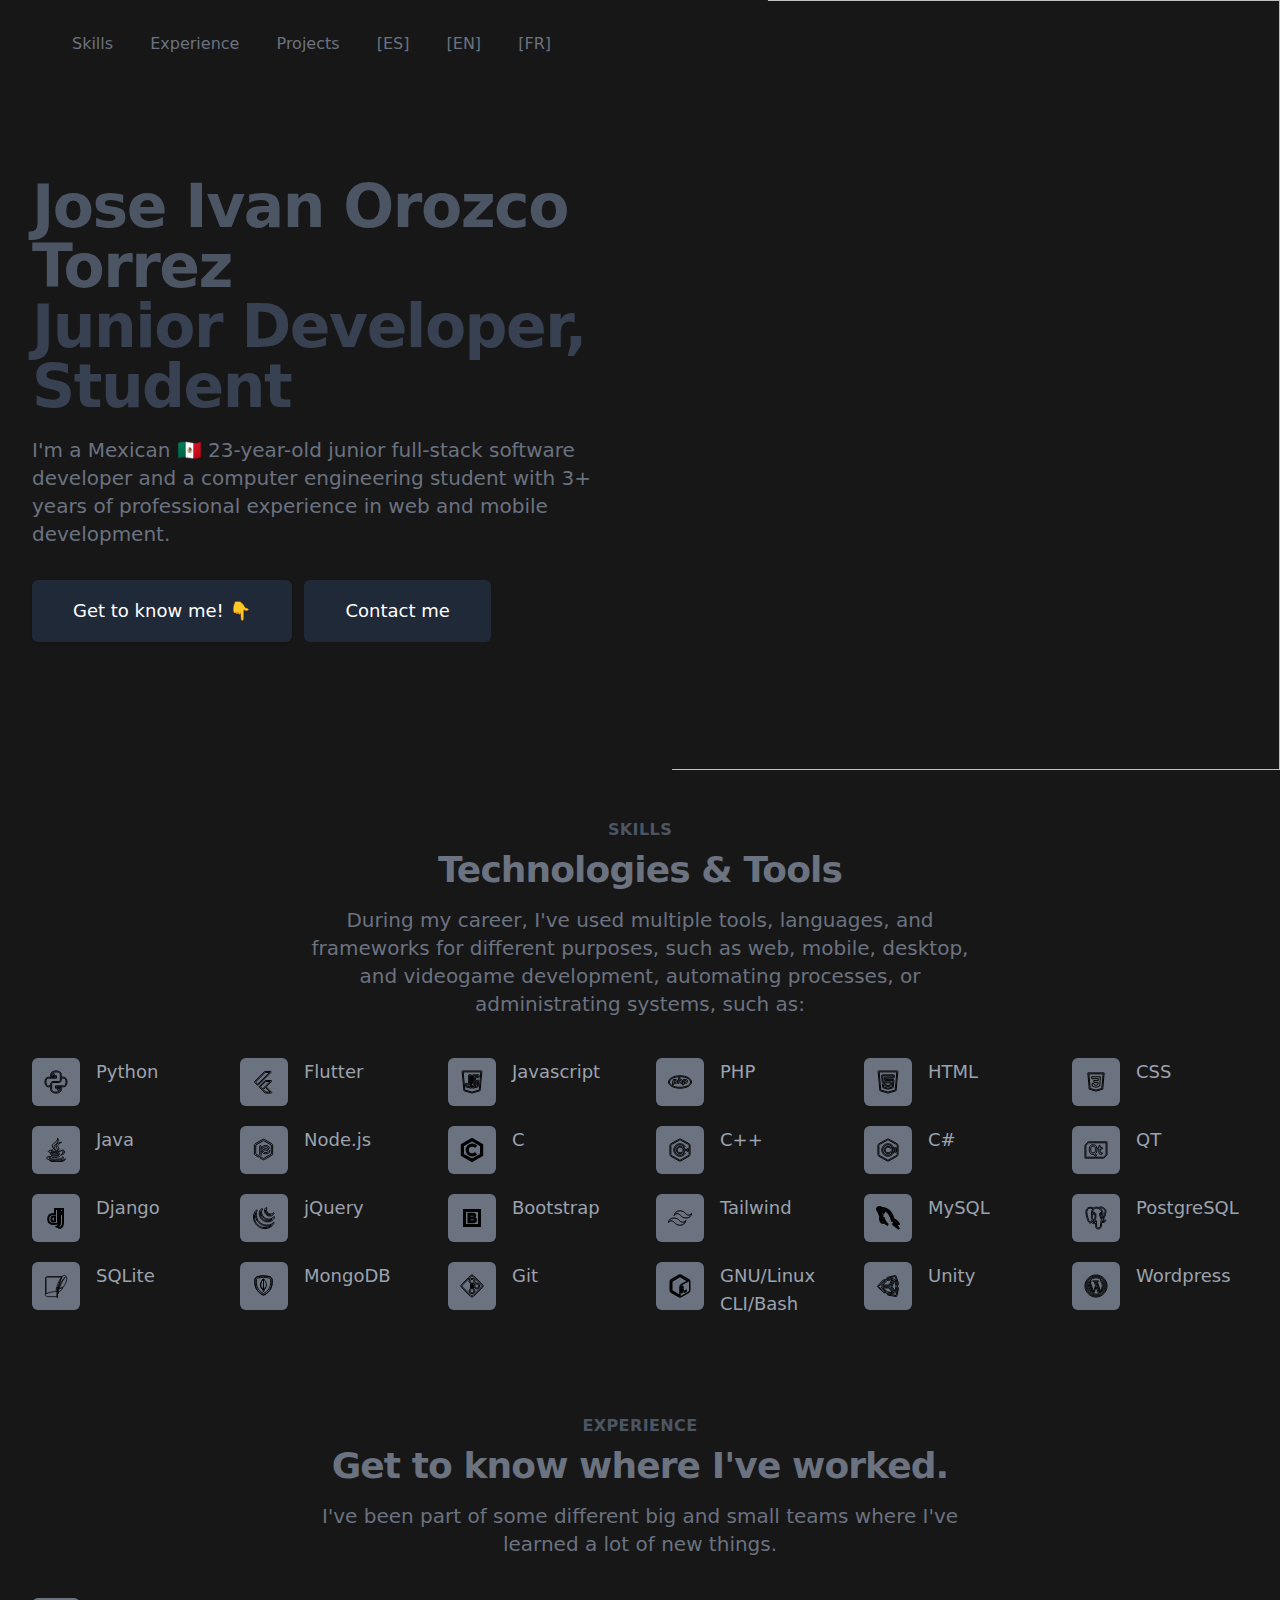
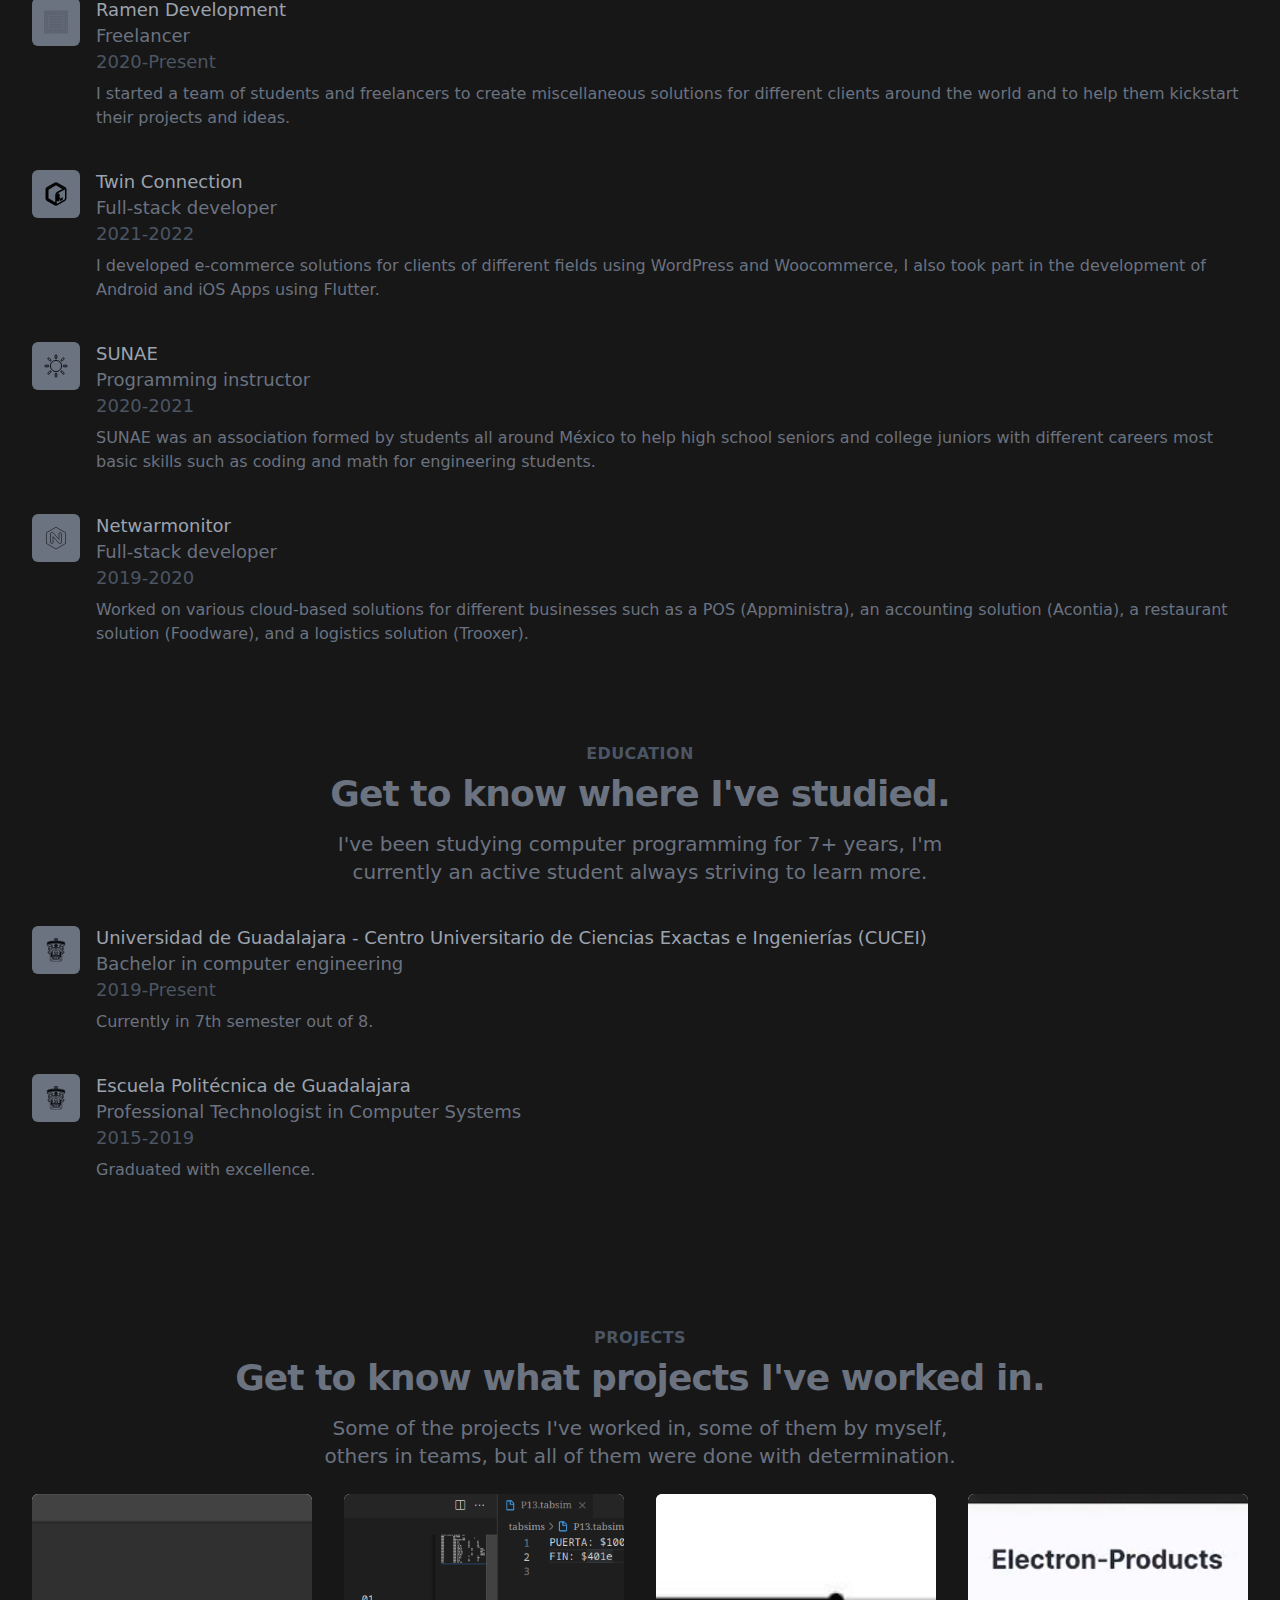
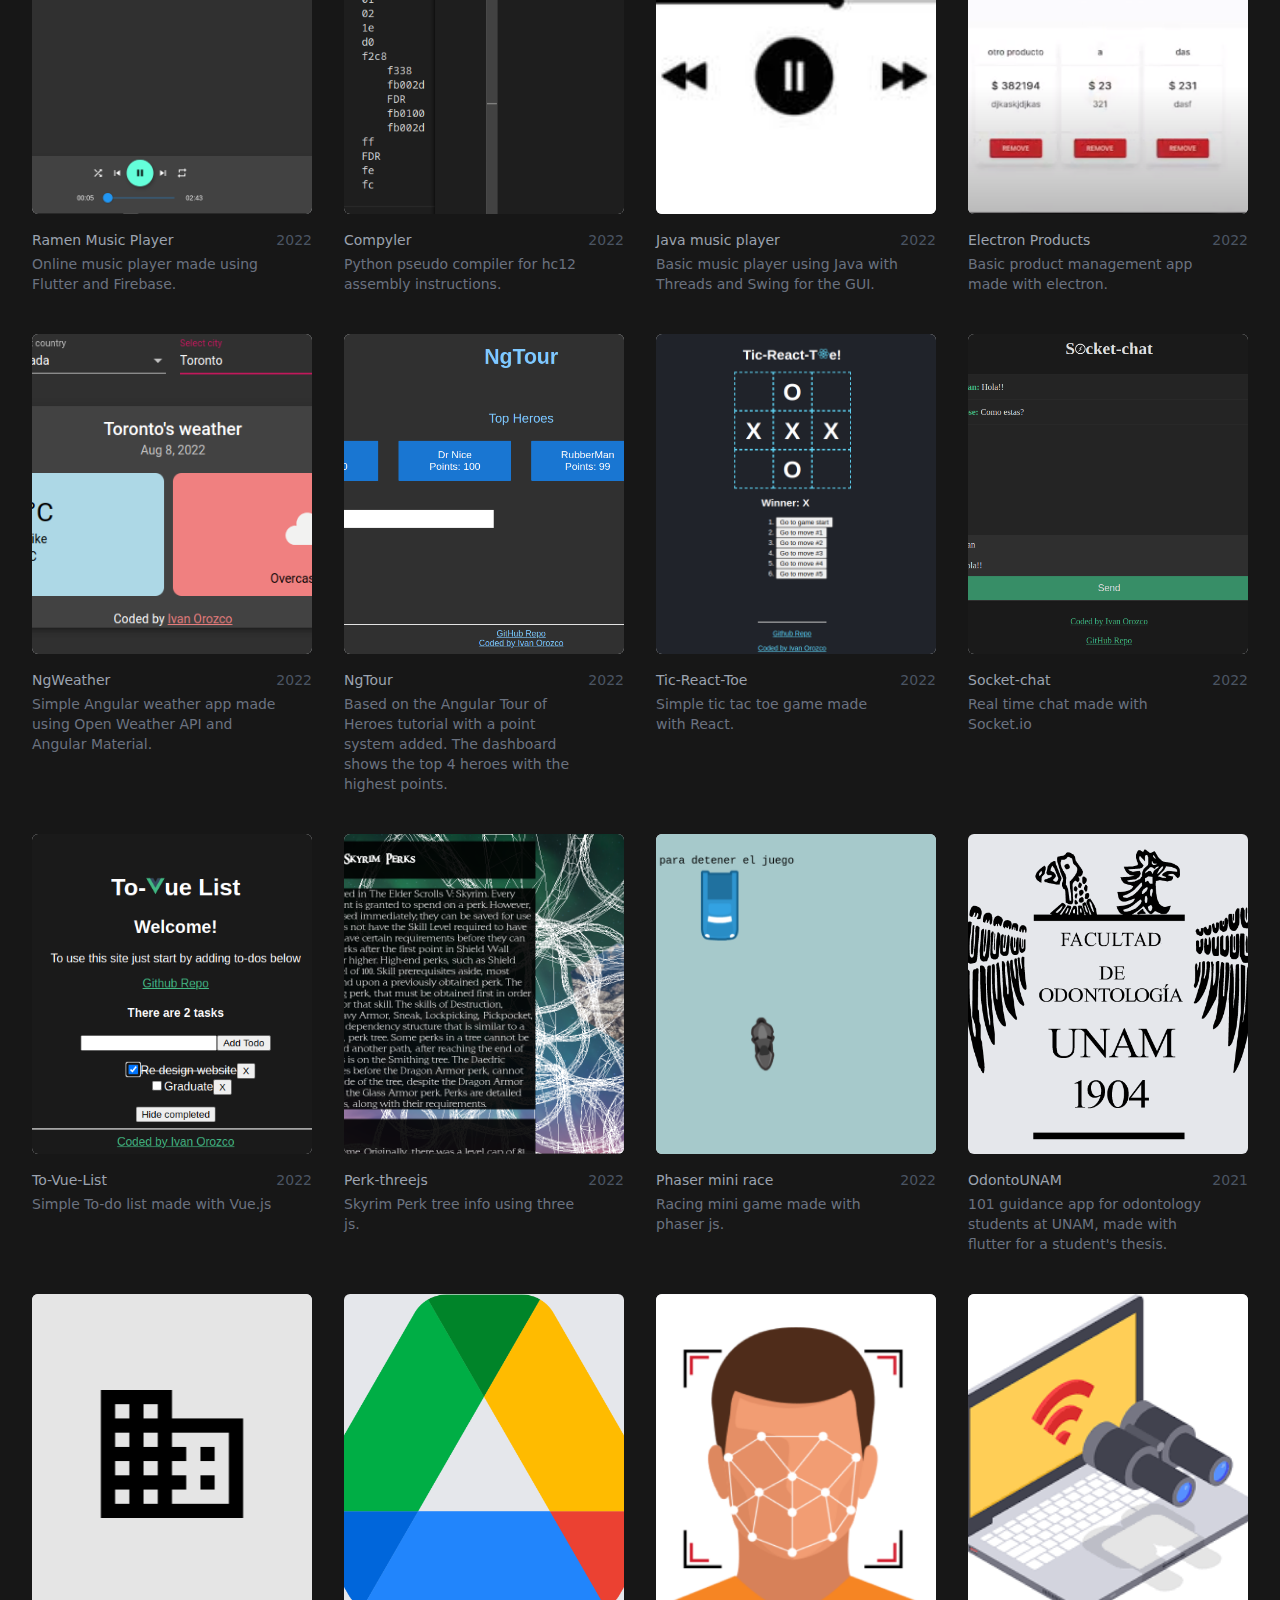
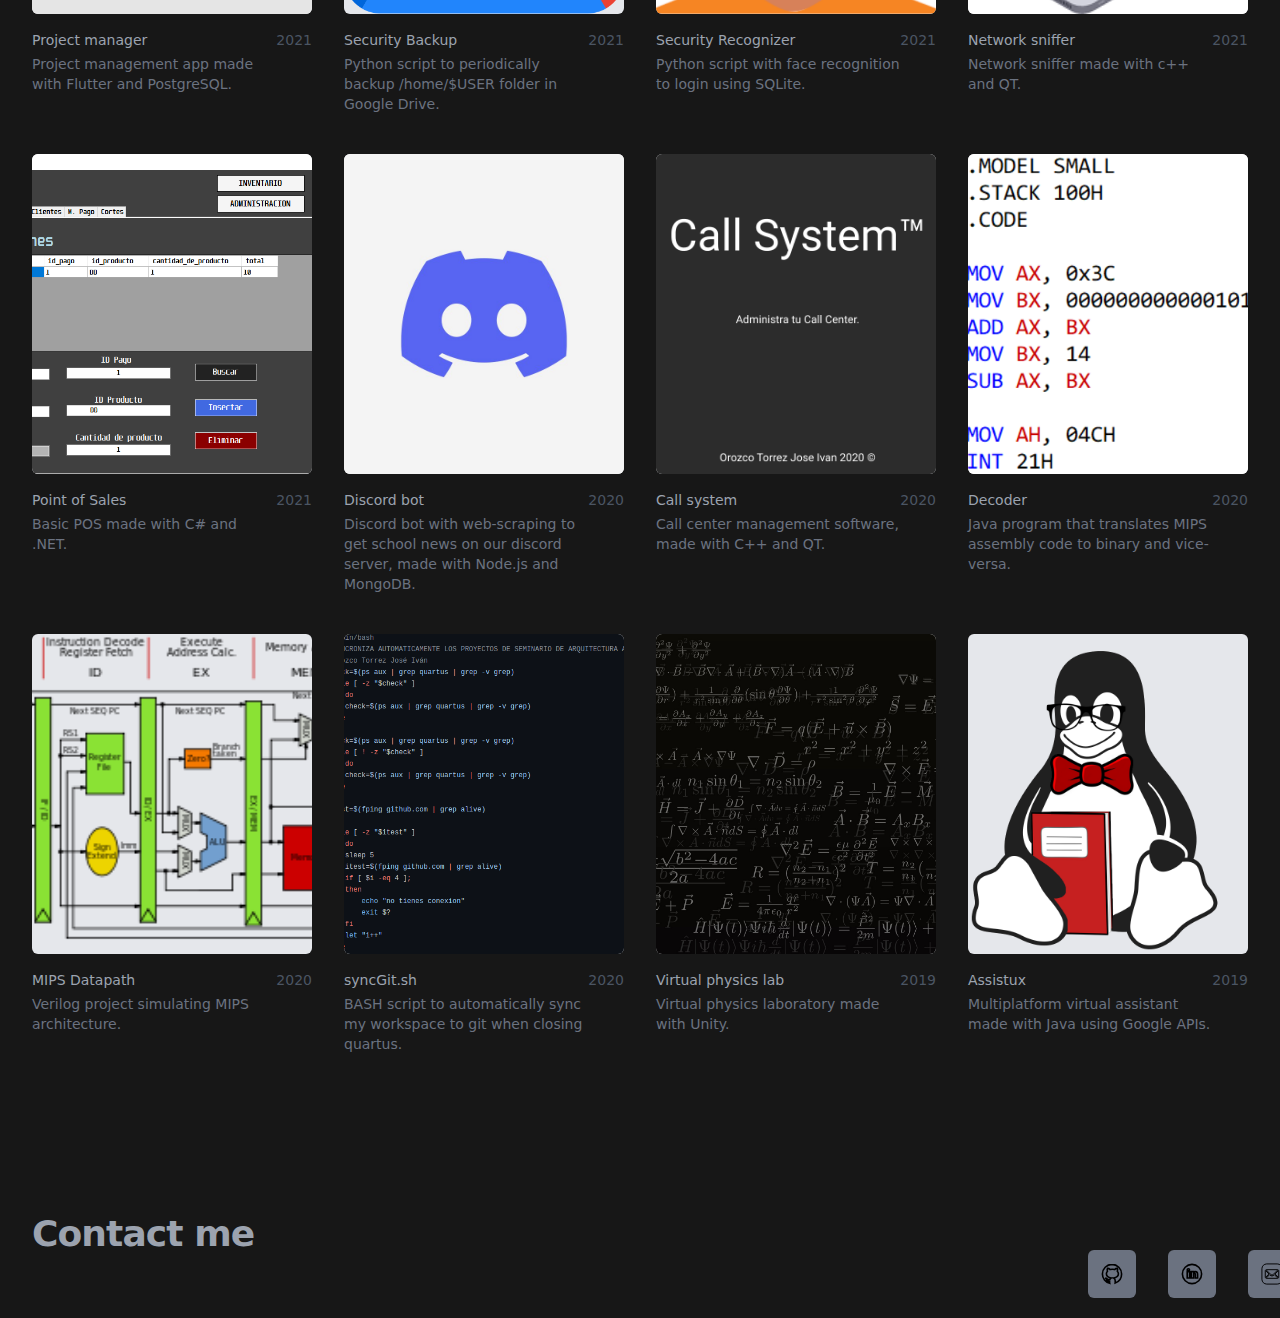
==== commit 0bdf18ac: "Translation + styles" ====
--- a/index.html
+++ b/index.html
@@ -22,7 +22,7 @@
       href="images/favicon_io/favicon-16x16.png"
     />
     <link rel="manifest" href="images/favicon_io/site.webmanifest" />
-    <script src="https://cdn.tailwindcss.com"></script>
+    <link rel="stylesheet" href="style.css">
     <title>Ivan Orozco</title>
   </head>
   <body>
@@ -55,12 +55,9 @@
                   <div
                     class="flex items-center justify-between w-full md:w-auto"
                   >
-                    <a href="#">
-                      <span class="sr-only">Home</span>
-                      🌌
-                    </a>
                     <div class="-mr-2 flex items-center md:hidden">
                       <button
+                      onclick="openmenu()"
                         type="button"
                         class="bg-neutral-900 rounded-md p-2 inline-flex items-center justify-center text-gray-400 hover:text-gray-500 hover:bg-gray-100 focus:outline-none focus:ring-2 focus:ring-inset focus:ring-gray-500"
                         aria-expanded="false"
@@ -90,35 +87,38 @@
                   <a
                     href="#skills"
                     class="font-medium text-gray-500 hover:text-gray-900"
+                    id="skillstxt"
                     >Skills</a
                   >
 
                   <a
                     href="#work"
                     class="font-medium text-gray-500 hover:text-gray-900"
+                    id="experiencetxt"
                     >Experience</a
                   >
 
                   <a
                     href="#projects"
                     class="font-medium text-gray-500 hover:text-gray-900"
+                    id="projectstxt"
                     >Projects</a
                   >
 
-                  <a
-                    href="#"
+                  <button
+                    onclick="spanish()"
                     class="font-medium text-gray-500 hover:text-gray-900"
-                    >🇪🇸</a
-                  >
-                  <a
-                    href="#"
+                    >[ES]</button
+                  >
+                  <button
+                    onclick="english()"
                     class="font-medium text-gray-500 hover:text-gray-900"
-                    >🏴󠁧󠁢󠁥󠁮󠁧󠁿</a
-                  >
-                  <a
-                    href="#"
+                    >[EN]</button
+                  >
+                  <button
+                    onclick="french()"
                     class="font-medium text-gray-500 hover:text-gray-900"
-                    >🇫🇷</a
+                    >[FR]</button
                   >
                 </div>
               </nav>
@@ -135,15 +135,16 @@
             To: "opacity-0 scale-95"
         -->
             <div
+            id="menusm"
               class="absolute z-10 top-0 inset-x-0 p-2 transition transform origin-top-right md:hidden"
             >
               <div
                 class="rounded-lg shadow-md bg-neutral-900 ring-1 ring-white ring-opacity-5 overflow-hidden"
               >
                 <div class="px-5 pt-4 flex items-center justify-between">
-                  <div>🌌</div>
                   <div class="-mr-2">
                     <button
+                      onclick="closemenu()"
                       type="button"
                       class="bg-neutral-900 rounded-md p-2 inline-flex items-center justify-center text-gray-400 hover:text-gray-500 hover:bg-gray-100 focus:outline-none focus:ring-2 focus:ring-inset focus:ring-gray-500"
                     >
@@ -171,35 +172,38 @@
                   <a
                     href="#skills"
                     class="block px-3 py-2 rounded-md text-base font-medium text-gray-700 hover:text-gray-900 hover:bg-gray-50"
+                    id="skillstxt"
                     >Skills</a
                   >
 
                   <a
                     href="#work"
                     class="block px-3 py-2 rounded-md text-base font-medium text-gray-700 hover:text-gray-900 hover:bg-gray-50"
+                    id="experiencetxt"
                     >Experience</a
                   >
 
                   <a
                     href="#projects"
                     class="block px-3 py-2 rounded-md text-base font-medium text-gray-700 hover:text-gray-900 hover:bg-gray-50"
+                    id="projectstxt"
                     >Projects</a
                   >
 
-                  <a
-                    href="#"
+                  <button
+                    onclick="spanish()"
                     class="block px-3 py-2 rounded-md text-base font-medium text-gray-700 hover:text-gray-900 hover:bg-gray-50"
-                    >🇪🇸</a
-                  >
-                  <a
-                    href="#"
+                    >Español</button
+                  >
+                  <button
+                    onclick="english()"
                     class="block px-3 py-2 rounded-md text-base font-medium text-gray-700 hover:text-gray-900 hover:bg-gray-50"
-                    >🏴󠁧󠁢󠁥󠁮󠁧󠁿</a
-                  >
-                  <a
-                    href="#"
+                    >English</button
+                  >
+                  <button
+                    onclick="french()"
                     class="block px-3 py-2 rounded-md text-base font-medium text-gray-700 hover:text-gray-900 hover:bg-gray-50"
-                    >🇫🇷</a
+                    >Français</button
                   >
                 </div>
               </div>
@@ -214,22 +218,21 @@
                 class="text-4xl tracking-tight font-extrabold text-gray-900 sm:text-5xl md:text-6xl"
               >
                 <span class="block text-gray-600">Jose Ivan Orozco Torrez</span>
-                <span class="block text-gray-700"
-                  >Junior Developer, Student
+                <span class="block text-gray-700" id="title"
+                  >
                 </span>
               </h1>
               <p
                 class="mt-3 text-base text-gray-500 sm:mt-5 sm:text-lg sm:max-w-xl sm:mx-auto md:mt-5 md:text-xl lg:mx-0"
+                id="intro"
               >
-                I'm a Mexican 🇲🇽 22-year-old junior full-stack software
-                developer and a computer engineering student with 3+ years of
-                professional experience in web and mobile development.
               </p>
               <div
                 class="mt-5 sm:mt-8 sm:flex sm:justify-center lg:justify-start"
               >
                 <div class="rounded-md shadow">
                   <a
+                    id="knowme"
                     href="#skills"
                     class="w-full flex items-center justify-center px-8 py-3 border border-transparent text-base font-medium rounded-md text-white bg-gray-800 hover:bg-gray-900 md:py-4 md:text-lg md:px-10"
                   >
@@ -238,6 +241,7 @@
                 </div>
                 <div class="mt-3 sm:mt-0 sm:ml-3">
                   <a
+                    id="contactbtn"
                     href="#contact"
                     class="w-full flex items-center justify-center px-8 py-3 border border-transparent text-base font-medium rounded-md text-white bg-gray-800 hover:bg-gray-900 md:py-4 md:text-lg md:px-10"
                   >
@@ -263,16 +267,18 @@
       <div class="max-w-7xl mx-auto px-4 sm:px-6 lg:px-8">
         <div class="lg:text-center">
           <h2
+          id="skillstitle"
             class="text-base text-gray-600 font-semibold tracking-wide uppercase"
           >
             Skills
           </h2>
           <p
+          id="skillssub"
             class="mt-2 text-3xl leading-8 font-extrabold tracking-tight text-gray-500 sm:text-4xl"
           >
             Technologies & Tools
           </p>
-          <p class="mt-4 max-w-2xl text-xl text-gray-500 lg:mx-auto">
+          <p class="mt-4 max-w-2xl text-xl text-gray-500 lg:mx-auto" id="skillsdesc">
             During my career, I've used multiple tools, languages, and frameworks for different purposes, such as web, mobile, desktop, and videogame development, automating processes, or administrating systems, such as:
           </p>
         </div>
@@ -867,16 +873,18 @@
       <div class="max-w-7xl mx-auto px-4 sm:px-6 lg:px-8">
         <div class="lg:text-center">
           <h2
+          id="experiencetitle"
             class="text-base text-gray-600 font-semibold tracking-wide uppercase"
           >
             Experience
           </h2>
           <p
+          id="experiencesub"
             class="mt-2 text-3xl leading-8 font-extrabold tracking-tight text-gray-500 sm:text-4xl"
           >
             Get to know where I've worked.
           </p>
-          <p class="mt-4 max-w-2xl text-xl text-gray-500 lg:mx-auto">
+          <p class="mt-4 max-w-2xl text-xl text-gray-500 lg:mx-auto" id="experiencedesc">
             I've been part of some different big and small teams where I've learned a lot of new things.
           </p>
         </div>
@@ -914,7 +922,7 @@
                   2020-Present
                 </p>
               </dt>
-              <dd class="mt-2 ml-16 text-base text-gray-500">I started a team of students and freelancers to create miscellaneous solutions for different clients around the world and to help them kickstart their projects and ideas.</dd>
+              <dd class="mt-2 ml-16 text-base text-gray-500" id="ramendesc">I started a team of students and freelancers to create miscellaneous solutions for different clients around the world and to help them kickstart their projects and ideas.</dd>
             </div>
 
             <div class="relative">
@@ -946,7 +954,7 @@
                   2021-2022
                 </p>
               </dt>
-              <dd class="mt-2 ml-16 text-base text-gray-500">I developed e-commerce solutions for clients of different fields using WordPress and Woocommerce, I also took part in the development of Android and iOS Apps using Flutter.</dd>
+              <dd class="mt-2 ml-16 text-base text-gray-500" id="twindesc">I developed e-commerce solutions for clients of different fields using WordPress and Woocommerce, I also took part in the development of Android and iOS Apps using Flutter.</dd>
             </div>
 
             <div class="relative">
@@ -978,7 +986,7 @@
                   2020-2021
                 </p>
               </dt>
-              <dd class="mt-2 ml-16 text-base text-gray-500">SUNAE was an association formed by students all around México to help high school seniors and college juniors with different careers most basic skills such as coding and math for engineering students.</dd>
+              <dd class="mt-2 ml-16 text-base text-gray-500" id="sunaedesc">SUNAE was an association formed by students all around México to help high school seniors and college juniors with different careers most basic skills such as coding and math for engineering students.</dd>
             </div>
 
             <div class="relative">
@@ -1010,7 +1018,7 @@
                   2019-2020
                 </p>
               </dt>
-              <dd class="mt-2 ml-16 text-base text-gray-500">Worked on various cloud-based solutions for different businesses such as a POS (Appministra), an accountability solution (Acontia), a restaurant solution (Foodware), and a logistics solution (Trooxer).</dd>
+              <dd class="mt-2 ml-16 text-base text-gray-500" id="netwardesc">Worked on various cloud-based solutions for different businesses such as a POS (Appministra), an accountability solution (Acontia), a restaurant solution (Foodware), and a logistics solution (Trooxer).</dd>
             </div>
 
           </dl>
@@ -1025,15 +1033,17 @@
         <div class="lg:text-center">
           <h2
             class="text-base text-gray-600 font-semibold tracking-wide uppercase"
+            id="educationtitle"
           >
             Education
           </h2>
           <p
             class="mt-2 text-3xl leading-8 font-extrabold tracking-tight text-gray-500 sm:text-4xl"
+            id="educationsub"
           >
             Get to know where I've studied.
           </p>
-          <p class="mt-4 max-w-2xl text-xl text-gray-500 lg:mx-auto">
+          <p class="mt-4 max-w-2xl text-xl text-gray-500 lg:mx-auto" id="educationdesc">
             I've been studying computer programming for 7+ years, I'm currently an active student always striving to learn more.
           </p>
         </div>
@@ -1129,14 +1139,14 @@
                 <p class="ml-16 text-lg leading-6 font-medium text-gray-400">
                   Universidad de Guadalajara - Centro Universitario de Ciencias Exactas e Ingenierías (CUCEI)
                 </p>
-                <p class="ml-16 text-lg font-medium text-gray-500">
+                <p class="ml-16 text-lg font-medium text-gray-500" id="cuceisub">
                   Bachelor in computer engineering
                 </p>
                 <p class="ml-16 text-lg leading-6 font-medium text-gray-600">
                   2019-Present
                 </p>
               </dt>
-              <dd class="mt-2 ml-16 text-base text-gray-500">Currently on 7th semester out of 8.</dd>
+              <dd class="mt-2 ml-16 text-base text-gray-500" id="cuceidesc">Currently in 7th semester out of 8.</dd>
             </div>
 
             <div class="relative">
@@ -1225,14 +1235,14 @@
                 <p class="ml-16 text-lg leading-6 font-medium text-gray-400">
                   Escuela Politécnica de Guadalajara
                 </p>
-                <p class="ml-16 text-lg font-medium text-gray-500">
+                <p class="ml-16 text-lg font-medium text-gray-500" id="polisub">
                   Professional Technologist in Computer Systems
                 </p>
                 <p class="ml-16 text-lg leading-6 font-medium text-gray-600">
                   2015-2019
                 </p>
               </dt>
-              <dd class="mt-2 ml-16 text-base text-gray-500">Graduated with excellence.</dd>
+              <dd class="mt-2 ml-16 text-base text-gray-500" id="polidesc">Graduated with excellence.</dd>
             </div>
 
           </dl>
@@ -1246,16 +1256,18 @@
         class="max-w-2xl mx-auto py-16 px-4 sm:py-24 sm:px-6 lg:max-w-7xl lg:px-8"
       ><div class="lg:text-center">
         <h2
+        id="projectstitle"
           class="text-base text-gray-600 font-semibold tracking-wide uppercase"
         >
           Projects
         </h2>
         <p
           class="mt-2 text-3xl leading-8 font-extrabold tracking-tight text-gray-500 sm:text-4xl"
+          id="projectssub"
         >
           Get to know what projects I've worked in.
         </p>
-        <p class="mt-4 max-w-2xl text-xl text-gray-500 lg:mx-auto">
+        <p class="mt-4 max-w-2xl text-xl text-gray-500 lg:mx-auto" id="projectsdesc">
           Some of the projects I've worked in, some of them by myself, others in teams, but all of them were made with determination.
         </p>
       </div>
@@ -1822,7 +1834,6 @@
 
     <!-- PROJECTS -->
     <!-- CONTACT -->
-    <!-- This example requires Tailwind CSS v2.0+ -->
     <div class="bg-neutral-900" id="contact">
       <div
         class="max-w-7xl mx-auto py-12 px-4 sm:px-6 lg:py-16 lg:px-8 lg:flex lg:items-center lg:justify-between"
@@ -1830,7 +1841,7 @@
         <h2
           class="text-3xl font-extrabold tracking-tight text-gray-900 sm:text-4xl"
         >
-          <span class="block text-gray-400">Contact me.</span>
+          <span class="block text-gray-400" id="contactfooter">Contact me.</span>
         </h2>
         <div class="mt-8 md:grid md:grid-cols-3 md:gap-x-20 md:gap-y-10">
          <div class="relative">
@@ -1896,5 +1907,6 @@
     </div>
 
     <!-- CONTACT -->
+    <script src="index.js"></script>
   </body>
 </html>
--- a/style.css
+++ b/style.css
@@ -0,0 +1,1407 @@
+/*
+! tailwindcss v3.1.8 | MIT License | https://tailwindcss.com
+*/
+
+/*
+1. Prevent padding and border from affecting element width. (https://github.com/mozdevs/cssremedy/issues/4)
+2. Allow adding a border to an element by just adding a border-width. (https://github.com/tailwindcss/tailwindcss/pull/116)
+*/
+
+*,
+::before,
+::after {
+  box-sizing: border-box;
+  /* 1 */
+  border-width: 0;
+  /* 2 */
+  border-style: solid;
+  /* 2 */
+  border-color: #e5e7eb;
+  /* 2 */
+}
+
+::before,
+::after {
+  --tw-content: '';
+}
+
+/*
+1. Use a consistent sensible line-height in all browsers.
+2. Prevent adjustments of font size after orientation changes in iOS.
+3. Use a more readable tab size.
+4. Use the user's configured `sans` font-family by default.
+*/
+
+html {
+  line-height: 1.5;
+  /* 1 */
+  -webkit-text-size-adjust: 100%;
+  /* 2 */
+  -moz-tab-size: 4;
+  /* 3 */
+  -o-tab-size: 4;
+     tab-size: 4;
+  /* 3 */
+  font-family: ui-sans-serif, system-ui, -apple-system, BlinkMacSystemFont, "Segoe UI", Roboto, "Helvetica Neue", Arial, "Noto Sans", sans-serif, "Apple Color Emoji", "Segoe UI Emoji", "Segoe UI Symbol", "Noto Color Emoji";
+  /* 4 */
+}
+
+/*
+1. Remove the margin in all browsers.
+2. Inherit line-height from `html` so users can set them as a class directly on the `html` element.
+*/
+
+body {
+  margin: 0;
+  /* 1 */
+  line-height: inherit;
+  /* 2 */
+}
+
+/*
+1. Add the correct height in Firefox.
+2. Correct the inheritance of border color in Firefox. (https://bugzilla.mozilla.org/show_bug.cgi?id=190655)
+3. Ensure horizontal rules are visible by default.
+*/
+
+hr {
+  height: 0;
+  /* 1 */
+  color: inherit;
+  /* 2 */
+  border-top-width: 1px;
+  /* 3 */
+}
+
+/*
+Add the correct text decoration in Chrome, Edge, and Safari.
+*/
+
+abbr:where([title]) {
+  -webkit-text-decoration: underline dotted;
+          text-decoration: underline dotted;
+}
+
+/*
+Remove the default font size and weight for headings.
+*/
+
+h1,
+h2,
+h3,
+h4,
+h5,
+h6 {
+  font-size: inherit;
+  font-weight: inherit;
+}
+
+/*
+Reset links to optimize for opt-in styling instead of opt-out.
+*/
+
+a {
+  color: inherit;
+  text-decoration: inherit;
+}
+
+/*
+Add the correct font weight in Edge and Safari.
+*/
+
+b,
+strong {
+  font-weight: bolder;
+}
+
+/*
+1. Use the user's configured `mono` font family by default.
+2. Correct the odd `em` font sizing in all browsers.
+*/
+
+code,
+kbd,
+samp,
+pre {
+  font-family: ui-monospace, SFMono-Regular, Menlo, Monaco, Consolas, "Liberation Mono", "Courier New", monospace;
+  /* 1 */
+  font-size: 1em;
+  /* 2 */
+}
+
+/*
+Add the correct font size in all browsers.
+*/
+
+small {
+  font-size: 80%;
+}
+
+/*
+Prevent `sub` and `sup` elements from affecting the line height in all browsers.
+*/
+
+sub,
+sup {
+  font-size: 75%;
+  line-height: 0;
+  position: relative;
+  vertical-align: baseline;
+}
+
+sub {
+  bottom: -0.25em;
+}
+
+sup {
+  top: -0.5em;
+}
+
+/*
+1. Remove text indentation from table contents in Chrome and Safari. (https://bugs.chromium.org/p/chromium/issues/detail?id=999088, https://bugs.webkit.org/show_bug.cgi?id=201297)
+2. Correct table border color inheritance in all Chrome and Safari. (https://bugs.chromium.org/p/chromium/issues/detail?id=935729, https://bugs.webkit.org/show_bug.cgi?id=195016)
+3. Remove gaps between table borders by default.
+*/
+
+table {
+  text-indent: 0;
+  /* 1 */
+  border-color: inherit;
+  /* 2 */
+  border-collapse: collapse;
+  /* 3 */
+}
+
+/*
+1. Change the font styles in all browsers.
+2. Remove the margin in Firefox and Safari.
+3. Remove default padding in all browsers.
+*/
+
+button,
+input,
+optgroup,
+select,
+textarea {
+  font-family: inherit;
+  /* 1 */
+  font-size: 100%;
+  /* 1 */
+  font-weight: inherit;
+  /* 1 */
+  line-height: inherit;
+  /* 1 */
+  color: inherit;
+  /* 1 */
+  margin: 0;
+  /* 2 */
+  padding: 0;
+  /* 3 */
+}
+
+/*
+Remove the inheritance of text transform in Edge and Firefox.
+*/
+
+button,
+select {
+  text-transform: none;
+}
+
+/*
+1. Correct the inability to style clickable types in iOS and Safari.
+2. Remove default button styles.
+*/
+
+button,
+[type='button'],
+[type='reset'],
+[type='submit'] {
+  -webkit-appearance: button;
+  /* 1 */
+  background-color: transparent;
+  /* 2 */
+  background-image: none;
+  /* 2 */
+}
+
+/*
+Use the modern Firefox focus style for all focusable elements.
+*/
+
+:-moz-focusring {
+  outline: auto;
+}
+
+/*
+Remove the additional `:invalid` styles in Firefox. (https://github.com/mozilla/gecko-dev/blob/2f9eacd9d3d995c937b4251a5557d95d494c9be1/layout/style/res/forms.css#L728-L737)
+*/
+
+:-moz-ui-invalid {
+  box-shadow: none;
+}
+
+/*
+Add the correct vertical alignment in Chrome and Firefox.
+*/
+
+progress {
+  vertical-align: baseline;
+}
+
+/*
+Correct the cursor style of increment and decrement buttons in Safari.
+*/
+
+::-webkit-inner-spin-button,
+::-webkit-outer-spin-button {
+  height: auto;
+}
+
+/*
+1. Correct the odd appearance in Chrome and Safari.
+2. Correct the outline style in Safari.
+*/
+
+[type='search'] {
+  -webkit-appearance: textfield;
+  /* 1 */
+  outline-offset: -2px;
+  /* 2 */
+}
+
+/*
+Remove the inner padding in Chrome and Safari on macOS.
+*/
+
+::-webkit-search-decoration {
+  -webkit-appearance: none;
+}
+
+/*
+1. Correct the inability to style clickable types in iOS and Safari.
+2. Change font properties to `inherit` in Safari.
+*/
+
+::-webkit-file-upload-button {
+  -webkit-appearance: button;
+  /* 1 */
+  font: inherit;
+  /* 2 */
+}
+
+/*
+Add the correct display in Chrome and Safari.
+*/
+
+summary {
+  display: list-item;
+}
+
+/*
+Removes the default spacing and border for appropriate elements.
+*/
+
+blockquote,
+dl,
+dd,
+h1,
+h2,
+h3,
+h4,
+h5,
+h6,
+hr,
+figure,
+p,
+pre {
+  margin: 0;
+}
+
+fieldset {
+  margin: 0;
+  padding: 0;
+}
+
+legend {
+  padding: 0;
+}
+
+ol,
+ul,
+menu {
+  list-style: none;
+  margin: 0;
+  padding: 0;
+}
+
+/*
+Prevent resizing textareas horizontally by default.
+*/
+
+textarea {
+  resize: vertical;
+}
+
+/*
+1. Reset the default placeholder opacity in Firefox. (https://github.com/tailwindlabs/tailwindcss/issues/3300)
+2. Set the default placeholder color to the user's configured gray 400 color.
+*/
+
+input::-moz-placeholder, textarea::-moz-placeholder {
+  opacity: 1;
+  /* 1 */
+  color: #9ca3af;
+  /* 2 */
+}
+
+input::placeholder,
+textarea::placeholder {
+  opacity: 1;
+  /* 1 */
+  color: #9ca3af;
+  /* 2 */
+}
+
+/*
+Set the default cursor for buttons.
+*/
+
+button,
+[role="button"] {
+  cursor: pointer;
+}
+
+/*
+Make sure disabled buttons don't get the pointer cursor.
+*/
+
+:disabled {
+  cursor: default;
+}
+
+/*
+1. Make replaced elements `display: block` by default. (https://github.com/mozdevs/cssremedy/issues/14)
+2. Add `vertical-align: middle` to align replaced elements more sensibly by default. (https://github.com/jensimmons/cssremedy/issues/14#issuecomment-634934210)
+   This can trigger a poorly considered lint error in some tools but is included by design.
+*/
+
+img,
+svg,
+video,
+canvas,
+audio,
+iframe,
+embed,
+object {
+  display: block;
+  /* 1 */
+  vertical-align: middle;
+  /* 2 */
+}
+
+/*
+Constrain images and videos to the parent width and preserve their intrinsic aspect ratio. (https://github.com/mozdevs/cssremedy/issues/14)
+*/
+
+img,
+video {
+  max-width: 100%;
+  height: auto;
+}
+
+*, ::before, ::after {
+  --tw-border-spacing-x: 0;
+  --tw-border-spacing-y: 0;
+  --tw-translate-x: 0;
+  --tw-translate-y: 0;
+  --tw-rotate: 0;
+  --tw-skew-x: 0;
+  --tw-skew-y: 0;
+  --tw-scale-x: 1;
+  --tw-scale-y: 1;
+  --tw-pan-x:  ;
+  --tw-pan-y:  ;
+  --tw-pinch-zoom:  ;
+  --tw-scroll-snap-strictness: proximity;
+  --tw-ordinal:  ;
+  --tw-slashed-zero:  ;
+  --tw-numeric-figure:  ;
+  --tw-numeric-spacing:  ;
+  --tw-numeric-fraction:  ;
+  --tw-ring-inset:  ;
+  --tw-ring-offset-width: 0px;
+  --tw-ring-offset-color: #fff;
+  --tw-ring-color: rgb(59 130 246 / 0.5);
+  --tw-ring-offset-shadow: 0 0 #0000;
+  --tw-ring-shadow: 0 0 #0000;
+  --tw-shadow: 0 0 #0000;
+  --tw-shadow-colored: 0 0 #0000;
+  --tw-blur:  ;
+  --tw-brightness:  ;
+  --tw-contrast:  ;
+  --tw-grayscale:  ;
+  --tw-hue-rotate:  ;
+  --tw-invert:  ;
+  --tw-saturate:  ;
+  --tw-sepia:  ;
+  --tw-drop-shadow:  ;
+  --tw-backdrop-blur:  ;
+  --tw-backdrop-brightness:  ;
+  --tw-backdrop-contrast:  ;
+  --tw-backdrop-grayscale:  ;
+  --tw-backdrop-hue-rotate:  ;
+  --tw-backdrop-invert:  ;
+  --tw-backdrop-opacity:  ;
+  --tw-backdrop-saturate:  ;
+  --tw-backdrop-sepia:  ;
+}
+
+::-webkit-backdrop {
+  --tw-border-spacing-x: 0;
+  --tw-border-spacing-y: 0;
+  --tw-translate-x: 0;
+  --tw-translate-y: 0;
+  --tw-rotate: 0;
+  --tw-skew-x: 0;
+  --tw-skew-y: 0;
+  --tw-scale-x: 1;
+  --tw-scale-y: 1;
+  --tw-pan-x:  ;
+  --tw-pan-y:  ;
+  --tw-pinch-zoom:  ;
+  --tw-scroll-snap-strictness: proximity;
+  --tw-ordinal:  ;
+  --tw-slashed-zero:  ;
+  --tw-numeric-figure:  ;
+  --tw-numeric-spacing:  ;
+  --tw-numeric-fraction:  ;
+  --tw-ring-inset:  ;
+  --tw-ring-offset-width: 0px;
+  --tw-ring-offset-color: #fff;
+  --tw-ring-color: rgb(59 130 246 / 0.5);
+  --tw-ring-offset-shadow: 0 0 #0000;
+  --tw-ring-shadow: 0 0 #0000;
+  --tw-shadow: 0 0 #0000;
+  --tw-shadow-colored: 0 0 #0000;
+  --tw-blur:  ;
+  --tw-brightness:  ;
+  --tw-contrast:  ;
+  --tw-grayscale:  ;
+  --tw-hue-rotate:  ;
+  --tw-invert:  ;
+  --tw-saturate:  ;
+  --tw-sepia:  ;
+  --tw-drop-shadow:  ;
+  --tw-backdrop-blur:  ;
+  --tw-backdrop-brightness:  ;
+  --tw-backdrop-contrast:  ;
+  --tw-backdrop-grayscale:  ;
+  --tw-backdrop-hue-rotate:  ;
+  --tw-backdrop-invert:  ;
+  --tw-backdrop-opacity:  ;
+  --tw-backdrop-saturate:  ;
+  --tw-backdrop-sepia:  ;
+}
+
+::backdrop {
+  --tw-border-spacing-x: 0;
+  --tw-border-spacing-y: 0;
+  --tw-translate-x: 0;
+  --tw-translate-y: 0;
+  --tw-rotate: 0;
+  --tw-skew-x: 0;
+  --tw-skew-y: 0;
+  --tw-scale-x: 1;
+  --tw-scale-y: 1;
+  --tw-pan-x:  ;
+  --tw-pan-y:  ;
+  --tw-pinch-zoom:  ;
+  --tw-scroll-snap-strictness: proximity;
+  --tw-ordinal:  ;
+  --tw-slashed-zero:  ;
+  --tw-numeric-figure:  ;
+  --tw-numeric-spacing:  ;
+  --tw-numeric-fraction:  ;
+  --tw-ring-inset:  ;
+  --tw-ring-offset-width: 0px;
+  --tw-ring-offset-color: #fff;
+  --tw-ring-color: rgb(59 130 246 / 0.5);
+  --tw-ring-offset-shadow: 0 0 #0000;
+  --tw-ring-shadow: 0 0 #0000;
+  --tw-shadow: 0 0 #0000;
+  --tw-shadow-colored: 0 0 #0000;
+  --tw-blur:  ;
+  --tw-brightness:  ;
+  --tw-contrast:  ;
+  --tw-grayscale:  ;
+  --tw-hue-rotate:  ;
+  --tw-invert:  ;
+  --tw-saturate:  ;
+  --tw-sepia:  ;
+  --tw-drop-shadow:  ;
+  --tw-backdrop-blur:  ;
+  --tw-backdrop-brightness:  ;
+  --tw-backdrop-contrast:  ;
+  --tw-backdrop-grayscale:  ;
+  --tw-backdrop-hue-rotate:  ;
+  --tw-backdrop-invert:  ;
+  --tw-backdrop-opacity:  ;
+  --tw-backdrop-saturate:  ;
+  --tw-backdrop-sepia:  ;
+}
+
+.sr-only {
+  position: absolute;
+  width: 1px;
+  height: 1px;
+  padding: 0;
+  margin: -1px;
+  overflow: hidden;
+  clip: rect(0, 0, 0, 0);
+  white-space: nowrap;
+  border-width: 0;
+}
+
+.absolute {
+  position: absolute;
+}
+
+.relative {
+  position: relative;
+}
+
+.inset-0 {
+  top: 0px;
+  right: 0px;
+  bottom: 0px;
+  left: 0px;
+}
+
+.inset-y-0 {
+  top: 0px;
+  bottom: 0px;
+}
+
+.inset-x-0 {
+  left: 0px;
+  right: 0px;
+}
+
+.right-0 {
+  right: 0px;
+}
+
+.top-0 {
+  top: 0px;
+}
+
+.z-10 {
+  z-index: 10;
+}
+
+.mx-auto {
+  margin-left: auto;
+  margin-right: auto;
+}
+
+.-mr-2 {
+  margin-right: -0.5rem;
+}
+
+.mt-10 {
+  margin-top: 2.5rem;
+}
+
+.mt-3 {
+  margin-top: 0.75rem;
+}
+
+.mt-5 {
+  margin-top: 1.25rem;
+}
+
+.mt-2 {
+  margin-top: 0.5rem;
+}
+
+.mt-4 {
+  margin-top: 1rem;
+}
+
+.ml-16 {
+  margin-left: 4rem;
+}
+
+.mt-6 {
+  margin-top: 1.5rem;
+}
+
+.mt-1 {
+  margin-top: 0.25rem;
+}
+
+.mt-8 {
+  margin-top: 2rem;
+}
+
+.block {
+  display: block;
+}
+
+.flex {
+  display: flex;
+}
+
+.inline-flex {
+  display: inline-flex;
+}
+
+.grid {
+  display: grid;
+}
+
+.hidden {
+  display: none;
+}
+
+.h-full {
+  height: 100%;
+}
+
+.h-6 {
+  height: 1.5rem;
+}
+
+.h-56 {
+  height: 14rem;
+}
+
+.h-12 {
+  height: 3rem;
+}
+
+.w-48 {
+  width: 12rem;
+}
+
+.w-full {
+  width: 100%;
+}
+
+.w-6 {
+  width: 1.5rem;
+}
+
+.w-12 {
+  width: 3rem;
+}
+
+.max-w-7xl {
+  max-width: 80rem;
+}
+
+.max-w-2xl {
+  max-width: 42rem;
+}
+
+.flex-shrink-0 {
+  flex-shrink: 0;
+}
+
+.flex-grow {
+  flex-grow: 1;
+}
+
+.origin-top-right {
+  transform-origin: top right;
+}
+
+.translate-x-1\/2 {
+  --tw-translate-x: 50%;
+  transform: translate(var(--tw-translate-x), var(--tw-translate-y)) rotate(var(--tw-rotate)) skewX(var(--tw-skew-x)) skewY(var(--tw-skew-y)) scaleX(var(--tw-scale-x)) scaleY(var(--tw-scale-y));
+}
+
+.scale-95 {
+  --tw-scale-x: .95;
+  --tw-scale-y: .95;
+  transform: translate(var(--tw-translate-x), var(--tw-translate-y)) rotate(var(--tw-rotate)) skewX(var(--tw-skew-x)) skewY(var(--tw-skew-y)) scaleX(var(--tw-scale-x)) scaleY(var(--tw-scale-y));
+}
+
+.scale-100 {
+  --tw-scale-x: 1;
+  --tw-scale-y: 1;
+  transform: translate(var(--tw-translate-x), var(--tw-translate-y)) rotate(var(--tw-rotate)) skewX(var(--tw-skew-x)) skewY(var(--tw-skew-y)) scaleX(var(--tw-scale-x)) scaleY(var(--tw-scale-y));
+}
+
+.transform {
+  transform: translate(var(--tw-translate-x), var(--tw-translate-y)) rotate(var(--tw-rotate)) skewX(var(--tw-skew-x)) skewY(var(--tw-skew-y)) scaleX(var(--tw-scale-x)) scaleY(var(--tw-scale-y));
+}
+
+.grid-cols-1 {
+  grid-template-columns: repeat(1, minmax(0, 1fr));
+}
+
+.items-center {
+  align-items: center;
+}
+
+.justify-center {
+  justify-content: center;
+}
+
+.justify-between {
+  justify-content: space-between;
+}
+
+.gap-y-10 {
+  row-gap: 2.5rem;
+}
+
+.gap-x-6 {
+  -moz-column-gap: 1.5rem;
+       column-gap: 1.5rem;
+}
+
+.space-y-1 > :not([hidden]) ~ :not([hidden]) {
+  --tw-space-y-reverse: 0;
+  margin-top: calc(0.25rem * calc(1 - var(--tw-space-y-reverse)));
+  margin-bottom: calc(0.25rem * var(--tw-space-y-reverse));
+}
+
+.space-y-10 > :not([hidden]) ~ :not([hidden]) {
+  --tw-space-y-reverse: 0;
+  margin-top: calc(2.5rem * calc(1 - var(--tw-space-y-reverse)));
+  margin-bottom: calc(2.5rem * var(--tw-space-y-reverse));
+}
+
+.overflow-hidden {
+  overflow: hidden;
+}
+
+.rounded-md {
+  border-radius: 0.375rem;
+}
+
+.rounded-lg {
+  border-radius: 0.5rem;
+}
+
+.border {
+  border-width: 1px;
+}
+
+.border-transparent {
+  border-color: transparent;
+}
+
+.bg-neutral-900 {
+  --tw-bg-opacity: 1;
+  background-color: rgb(23 23 23 / var(--tw-bg-opacity));
+}
+
+.bg-gray-800 {
+  --tw-bg-opacity: 1;
+  background-color: rgb(31 41 55 / var(--tw-bg-opacity));
+}
+
+.bg-gray-500 {
+  --tw-bg-opacity: 1;
+  background-color: rgb(107 114 128 / var(--tw-bg-opacity));
+}
+
+.bg-gray-200 {
+  --tw-bg-opacity: 1;
+  background-color: rgb(229 231 235 / var(--tw-bg-opacity));
+}
+
+.object-cover {
+  -o-object-fit: cover;
+     object-fit: cover;
+}
+
+.object-center {
+  -o-object-position: center;
+     object-position: center;
+}
+
+.p-2 {
+  padding: 0.5rem;
+}
+
+.px-4 {
+  padding-left: 1rem;
+  padding-right: 1rem;
+}
+
+.px-5 {
+  padding-left: 1.25rem;
+  padding-right: 1.25rem;
+}
+
+.px-2 {
+  padding-left: 0.5rem;
+  padding-right: 0.5rem;
+}
+
+.px-3 {
+  padding-left: 0.75rem;
+  padding-right: 0.75rem;
+}
+
+.py-2 {
+  padding-top: 0.5rem;
+  padding-bottom: 0.5rem;
+}
+
+.px-8 {
+  padding-left: 2rem;
+  padding-right: 2rem;
+}
+
+.py-3 {
+  padding-top: 0.75rem;
+  padding-bottom: 0.75rem;
+}
+
+.py-12 {
+  padding-top: 3rem;
+  padding-bottom: 3rem;
+}
+
+.py-16 {
+  padding-top: 4rem;
+  padding-bottom: 4rem;
+}
+
+.pb-8 {
+  padding-bottom: 2rem;
+}
+
+.pt-6 {
+  padding-top: 1.5rem;
+}
+
+.pt-4 {
+  padding-top: 1rem;
+}
+
+.pt-2 {
+  padding-top: 0.5rem;
+}
+
+.pb-3 {
+  padding-bottom: 0.75rem;
+}
+
+.text-base {
+  font-size: 1rem;
+  line-height: 1.5rem;
+}
+
+.text-4xl {
+  font-size: 2.25rem;
+  line-height: 2.5rem;
+}
+
+.text-3xl {
+  font-size: 1.875rem;
+  line-height: 2.25rem;
+}
+
+.text-xl {
+  font-size: 1.25rem;
+  line-height: 1.75rem;
+}
+
+.text-lg {
+  font-size: 1.125rem;
+  line-height: 1.75rem;
+}
+
+.text-sm {
+  font-size: 0.875rem;
+  line-height: 1.25rem;
+}
+
+.font-medium {
+  font-weight: 500;
+}
+
+.font-extrabold {
+  font-weight: 800;
+}
+
+.font-semibold {
+  font-weight: 600;
+}
+
+.uppercase {
+  text-transform: uppercase;
+}
+
+.leading-8 {
+  line-height: 2rem;
+}
+
+.leading-6 {
+  line-height: 1.5rem;
+}
+
+.tracking-tight {
+  letter-spacing: -0.025em;
+}
+
+.tracking-wide {
+  letter-spacing: 0.025em;
+}
+
+.text-black {
+  --tw-text-opacity: 1;
+  color: rgb(0 0 0 / var(--tw-text-opacity));
+}
+
+.text-gray-400 {
+  --tw-text-opacity: 1;
+  color: rgb(156 163 175 / var(--tw-text-opacity));
+}
+
+.text-gray-500 {
+  --tw-text-opacity: 1;
+  color: rgb(107 114 128 / var(--tw-text-opacity));
+}
+
+.text-gray-700 {
+  --tw-text-opacity: 1;
+  color: rgb(55 65 81 / var(--tw-text-opacity));
+}
+
+.text-gray-900 {
+  --tw-text-opacity: 1;
+  color: rgb(17 24 39 / var(--tw-text-opacity));
+}
+
+.text-gray-600 {
+  --tw-text-opacity: 1;
+  color: rgb(75 85 99 / var(--tw-text-opacity));
+}
+
+.text-white {
+  --tw-text-opacity: 1;
+  color: rgb(255 255 255 / var(--tw-text-opacity));
+}
+
+.opacity-0 {
+  opacity: 0;
+}
+
+.opacity-100 {
+  opacity: 1;
+}
+
+.shadow-md {
+  --tw-shadow: 0 4px 6px -1px rgb(0 0 0 / 0.1), 0 2px 4px -2px rgb(0 0 0 / 0.1);
+  --tw-shadow-colored: 0 4px 6px -1px var(--tw-shadow-color), 0 2px 4px -2px var(--tw-shadow-color);
+  box-shadow: var(--tw-ring-offset-shadow, 0 0 #0000), var(--tw-ring-shadow, 0 0 #0000), var(--tw-shadow);
+}
+
+.shadow {
+  --tw-shadow: 0 1px 3px 0 rgb(0 0 0 / 0.1), 0 1px 2px -1px rgb(0 0 0 / 0.1);
+  --tw-shadow-colored: 0 1px 3px 0 var(--tw-shadow-color), 0 1px 2px -1px var(--tw-shadow-color);
+  box-shadow: var(--tw-ring-offset-shadow, 0 0 #0000), var(--tw-ring-shadow, 0 0 #0000), var(--tw-shadow);
+}
+
+.ring-1 {
+  --tw-ring-offset-shadow: var(--tw-ring-inset) 0 0 0 var(--tw-ring-offset-width) var(--tw-ring-offset-color);
+  --tw-ring-shadow: var(--tw-ring-inset) 0 0 0 calc(1px + var(--tw-ring-offset-width)) var(--tw-ring-color);
+  box-shadow: var(--tw-ring-offset-shadow), var(--tw-ring-shadow), var(--tw-shadow, 0 0 #0000);
+}
+
+.ring-white {
+  --tw-ring-opacity: 1;
+  --tw-ring-color: rgb(255 255 255 / var(--tw-ring-opacity));
+}
+
+.ring-opacity-5 {
+  --tw-ring-opacity: 0.05;
+}
+
+.transition {
+  transition-property: color, background-color, border-color, fill, stroke, opacity, box-shadow, transform, filter, -webkit-text-decoration-color, -webkit-backdrop-filter;
+  transition-property: color, background-color, border-color, text-decoration-color, fill, stroke, opacity, box-shadow, transform, filter, backdrop-filter;
+  transition-property: color, background-color, border-color, text-decoration-color, fill, stroke, opacity, box-shadow, transform, filter, backdrop-filter, -webkit-text-decoration-color, -webkit-backdrop-filter;
+  transition-timing-function: cubic-bezier(0.4, 0, 0.2, 1);
+  transition-duration: 150ms;
+}
+
+.duration-150 {
+  transition-duration: 150ms;
+}
+
+.duration-100 {
+  transition-duration: 100ms;
+}
+
+.ease-out {
+  transition-timing-function: cubic-bezier(0, 0, 0.2, 1);
+}
+
+.ease-in {
+  transition-timing-function: cubic-bezier(0.4, 0, 1, 1);
+}
+
+.hover\:bg-gray-100:hover {
+  --tw-bg-opacity: 1;
+  background-color: rgb(243 244 246 / var(--tw-bg-opacity));
+}
+
+.hover\:bg-gray-50:hover {
+  --tw-bg-opacity: 1;
+  background-color: rgb(249 250 251 / var(--tw-bg-opacity));
+}
+
+.hover\:bg-gray-900:hover {
+  --tw-bg-opacity: 1;
+  background-color: rgb(17 24 39 / var(--tw-bg-opacity));
+}
+
+.hover\:text-gray-500:hover {
+  --tw-text-opacity: 1;
+  color: rgb(107 114 128 / var(--tw-text-opacity));
+}
+
+.hover\:text-gray-900:hover {
+  --tw-text-opacity: 1;
+  color: rgb(17 24 39 / var(--tw-text-opacity));
+}
+
+.focus\:outline-none:focus {
+  outline: 2px solid transparent;
+  outline-offset: 2px;
+}
+
+.focus\:ring-2:focus {
+  --tw-ring-offset-shadow: var(--tw-ring-inset) 0 0 0 var(--tw-ring-offset-width) var(--tw-ring-offset-color);
+  --tw-ring-shadow: var(--tw-ring-inset) 0 0 0 calc(2px + var(--tw-ring-offset-width)) var(--tw-ring-color);
+  box-shadow: var(--tw-ring-offset-shadow), var(--tw-ring-shadow), var(--tw-shadow, 0 0 #0000);
+}
+
+.focus\:ring-inset:focus {
+  --tw-ring-inset: inset;
+}
+
+.focus\:ring-gray-500:focus {
+  --tw-ring-opacity: 1;
+  --tw-ring-color: rgb(107 114 128 / var(--tw-ring-opacity));
+}
+
+.group:hover .group-hover\:opacity-75 {
+  opacity: 0.75;
+}
+
+@media (min-width: 640px) {
+  .sm\:mx-auto {
+    margin-left: auto;
+    margin-right: auto;
+  }
+
+  .sm\:mt-12 {
+    margin-top: 3rem;
+  }
+
+  .sm\:mt-5 {
+    margin-top: 1.25rem;
+  }
+
+  .sm\:mt-8 {
+    margin-top: 2rem;
+  }
+
+  .sm\:mt-0 {
+    margin-top: 0px;
+  }
+
+  .sm\:ml-3 {
+    margin-left: 0.75rem;
+  }
+
+  .sm\:flex {
+    display: flex;
+  }
+
+  .sm\:h-10 {
+    height: 2.5rem;
+  }
+
+  .sm\:h-72 {
+    height: 18rem;
+  }
+
+  .sm\:max-w-xl {
+    max-width: 36rem;
+  }
+
+  .sm\:grid-cols-2 {
+    grid-template-columns: repeat(2, minmax(0, 1fr));
+  }
+
+  .sm\:justify-center {
+    justify-content: center;
+  }
+
+  .sm\:px-6 {
+    padding-left: 1.5rem;
+    padding-right: 1.5rem;
+  }
+
+  .sm\:py-24 {
+    padding-top: 6rem;
+    padding-bottom: 6rem;
+  }
+
+  .sm\:pb-16 {
+    padding-bottom: 4rem;
+  }
+
+  .sm\:text-center {
+    text-align: center;
+  }
+
+  .sm\:text-5xl {
+    font-size: 3rem;
+    line-height: 1;
+  }
+
+  .sm\:text-lg {
+    font-size: 1.125rem;
+    line-height: 1.75rem;
+  }
+
+  .sm\:text-4xl {
+    font-size: 2.25rem;
+    line-height: 2.5rem;
+  }
+}
+
+@media (min-width: 768px) {
+  .md\:ml-10 {
+    margin-left: 2.5rem;
+  }
+
+  .md\:mt-16 {
+    margin-top: 4rem;
+  }
+
+  .md\:mt-5 {
+    margin-top: 1.25rem;
+  }
+
+  .md\:block {
+    display: block;
+  }
+
+  .md\:grid {
+    display: grid;
+  }
+
+  .md\:hidden {
+    display: none;
+  }
+
+  .md\:h-96 {
+    height: 24rem;
+  }
+
+  .md\:w-auto {
+    width: auto;
+  }
+
+  .md\:grid-cols-6 {
+    grid-template-columns: repeat(6, minmax(0, 1fr));
+  }
+
+  .md\:grid-cols-1 {
+    grid-template-columns: repeat(1, minmax(0, 1fr));
+  }
+
+  .md\:grid-cols-3 {
+    grid-template-columns: repeat(3, minmax(0, 1fr));
+  }
+
+  .md\:gap-x-8 {
+    -moz-column-gap: 2rem;
+         column-gap: 2rem;
+  }
+
+  .md\:gap-y-10 {
+    row-gap: 2.5rem;
+  }
+
+  .md\:gap-x-20 {
+    -moz-column-gap: 5rem;
+         column-gap: 5rem;
+  }
+
+  .md\:space-x-8 > :not([hidden]) ~ :not([hidden]) {
+    --tw-space-x-reverse: 0;
+    margin-right: calc(2rem * var(--tw-space-x-reverse));
+    margin-left: calc(2rem * calc(1 - var(--tw-space-x-reverse)));
+  }
+
+  .md\:space-y-0 > :not([hidden]) ~ :not([hidden]) {
+    --tw-space-y-reverse: 0;
+    margin-top: calc(0px * calc(1 - var(--tw-space-y-reverse)));
+    margin-bottom: calc(0px * var(--tw-space-y-reverse));
+  }
+
+  .md\:py-4 {
+    padding-top: 1rem;
+    padding-bottom: 1rem;
+  }
+
+  .md\:px-10 {
+    padding-left: 2.5rem;
+    padding-right: 2.5rem;
+  }
+
+  .md\:pb-20 {
+    padding-bottom: 5rem;
+  }
+
+  .md\:pr-4 {
+    padding-right: 1rem;
+  }
+
+  .md\:text-6xl {
+    font-size: 3.75rem;
+    line-height: 1;
+  }
+
+  .md\:text-xl {
+    font-size: 1.25rem;
+    line-height: 1.75rem;
+  }
+
+  .md\:text-lg {
+    font-size: 1.125rem;
+    line-height: 1.75rem;
+  }
+}
+
+@media (min-width: 1024px) {
+  .lg\:absolute {
+    position: absolute;
+  }
+
+  .lg\:inset-y-0 {
+    top: 0px;
+    bottom: 0px;
+  }
+
+  .lg\:right-0 {
+    right: 0px;
+  }
+
+  .lg\:mx-0 {
+    margin-left: 0px;
+    margin-right: 0px;
+  }
+
+  .lg\:mx-auto {
+    margin-left: auto;
+    margin-right: auto;
+  }
+
+  .lg\:mt-20 {
+    margin-top: 5rem;
+  }
+
+  .lg\:block {
+    display: block;
+  }
+
+  .lg\:flex {
+    display: flex;
+  }
+
+  .lg\:h-full {
+    height: 100%;
+  }
+
+  .lg\:h-80 {
+    height: 20rem;
+  }
+
+  .lg\:w-full {
+    width: 100%;
+  }
+
+  .lg\:w-1\/2 {
+    width: 50%;
+  }
+
+  .lg\:max-w-2xl {
+    max-width: 42rem;
+  }
+
+  .lg\:max-w-7xl {
+    max-width: 80rem;
+  }
+
+  .lg\:flex-grow-0 {
+    flex-grow: 0;
+  }
+
+  .lg\:grid-cols-4 {
+    grid-template-columns: repeat(4, minmax(0, 1fr));
+  }
+
+  .lg\:items-center {
+    align-items: center;
+  }
+
+  .lg\:justify-start {
+    justify-content: flex-start;
+  }
+
+  .lg\:justify-between {
+    justify-content: space-between;
+  }
+
+  .lg\:px-8 {
+    padding-left: 2rem;
+    padding-right: 2rem;
+  }
+
+  .lg\:py-16 {
+    padding-top: 4rem;
+    padding-bottom: 4rem;
+  }
+
+  .lg\:pb-28 {
+    padding-bottom: 7rem;
+  }
+
+  .lg\:text-left {
+    text-align: left;
+  }
+
+  .lg\:text-center {
+    text-align: center;
+  }
+}
+
+@media (min-width: 1280px) {
+  .xl\:mt-28 {
+    margin-top: 7rem;
+  }
+
+  .xl\:gap-x-8 {
+    -moz-column-gap: 2rem;
+         column-gap: 2rem;
+  }
+
+  .xl\:pb-32 {
+    padding-bottom: 8rem;
+  }
+}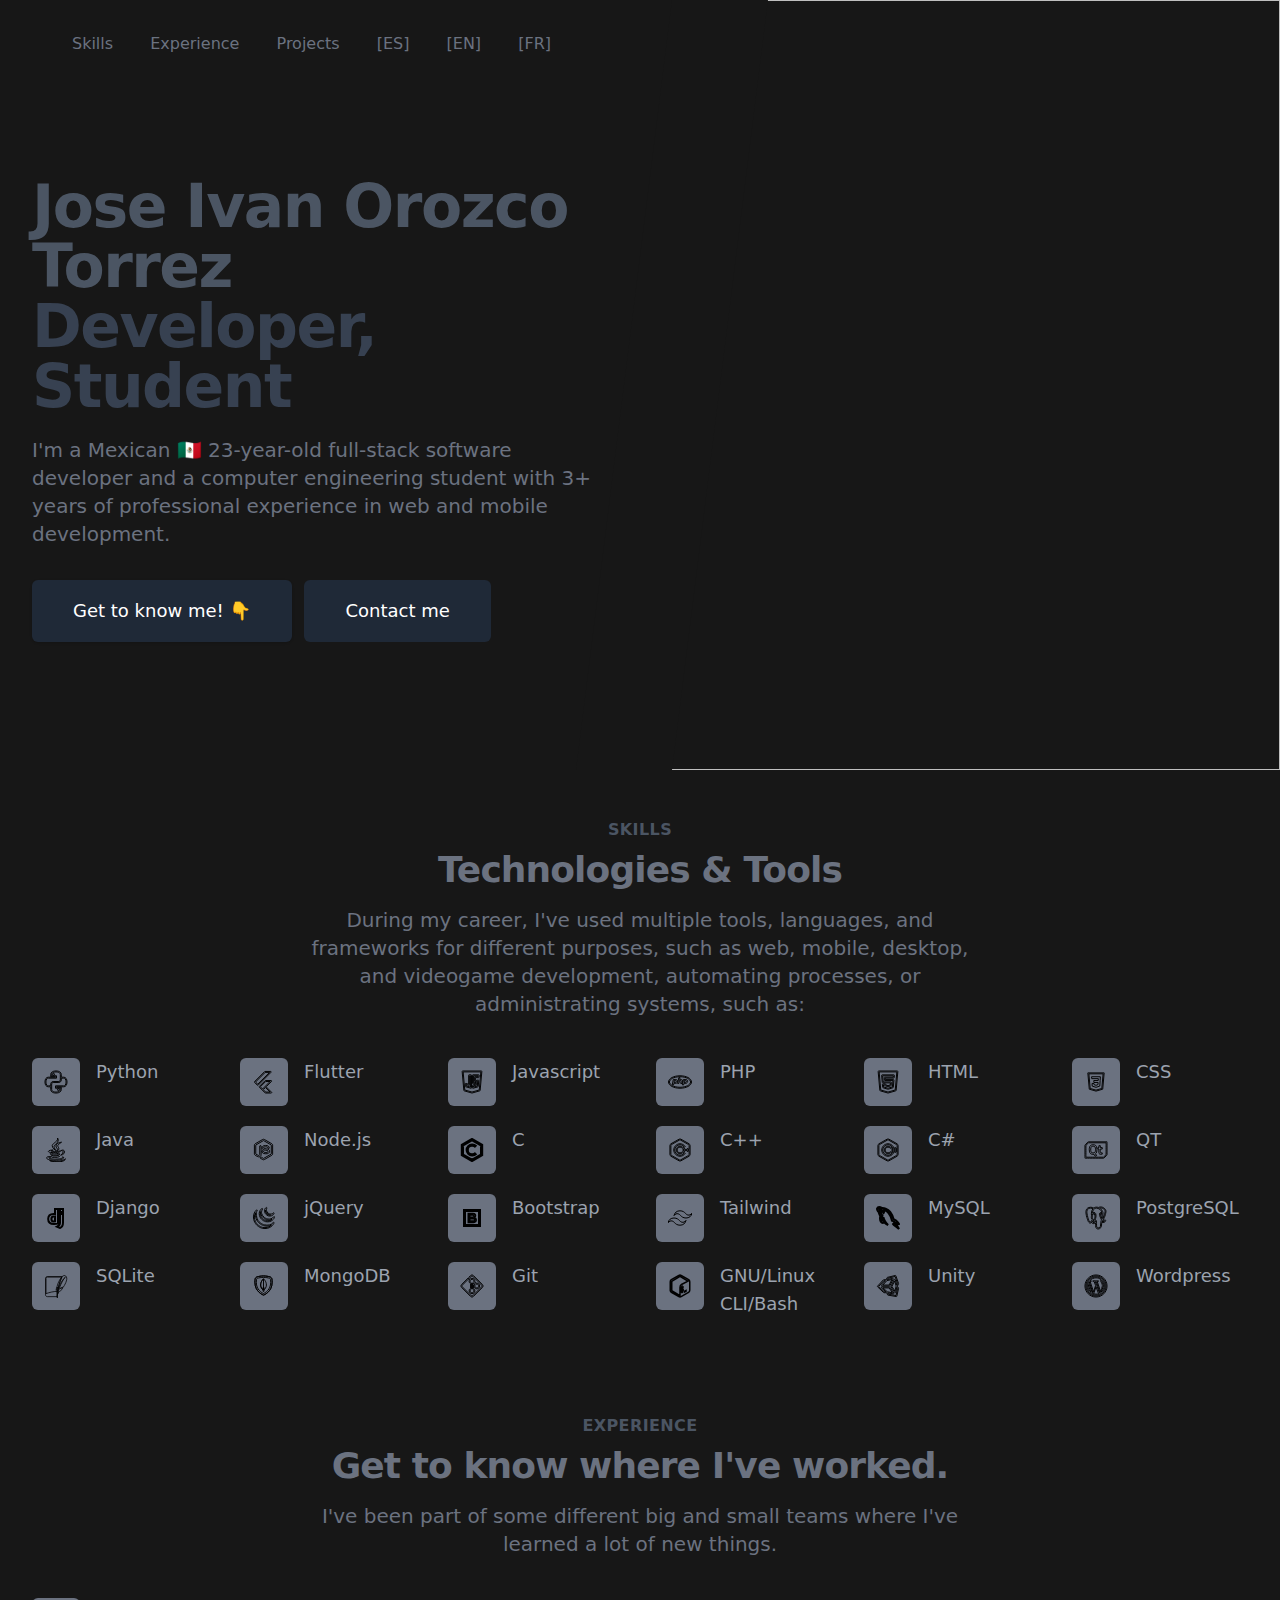
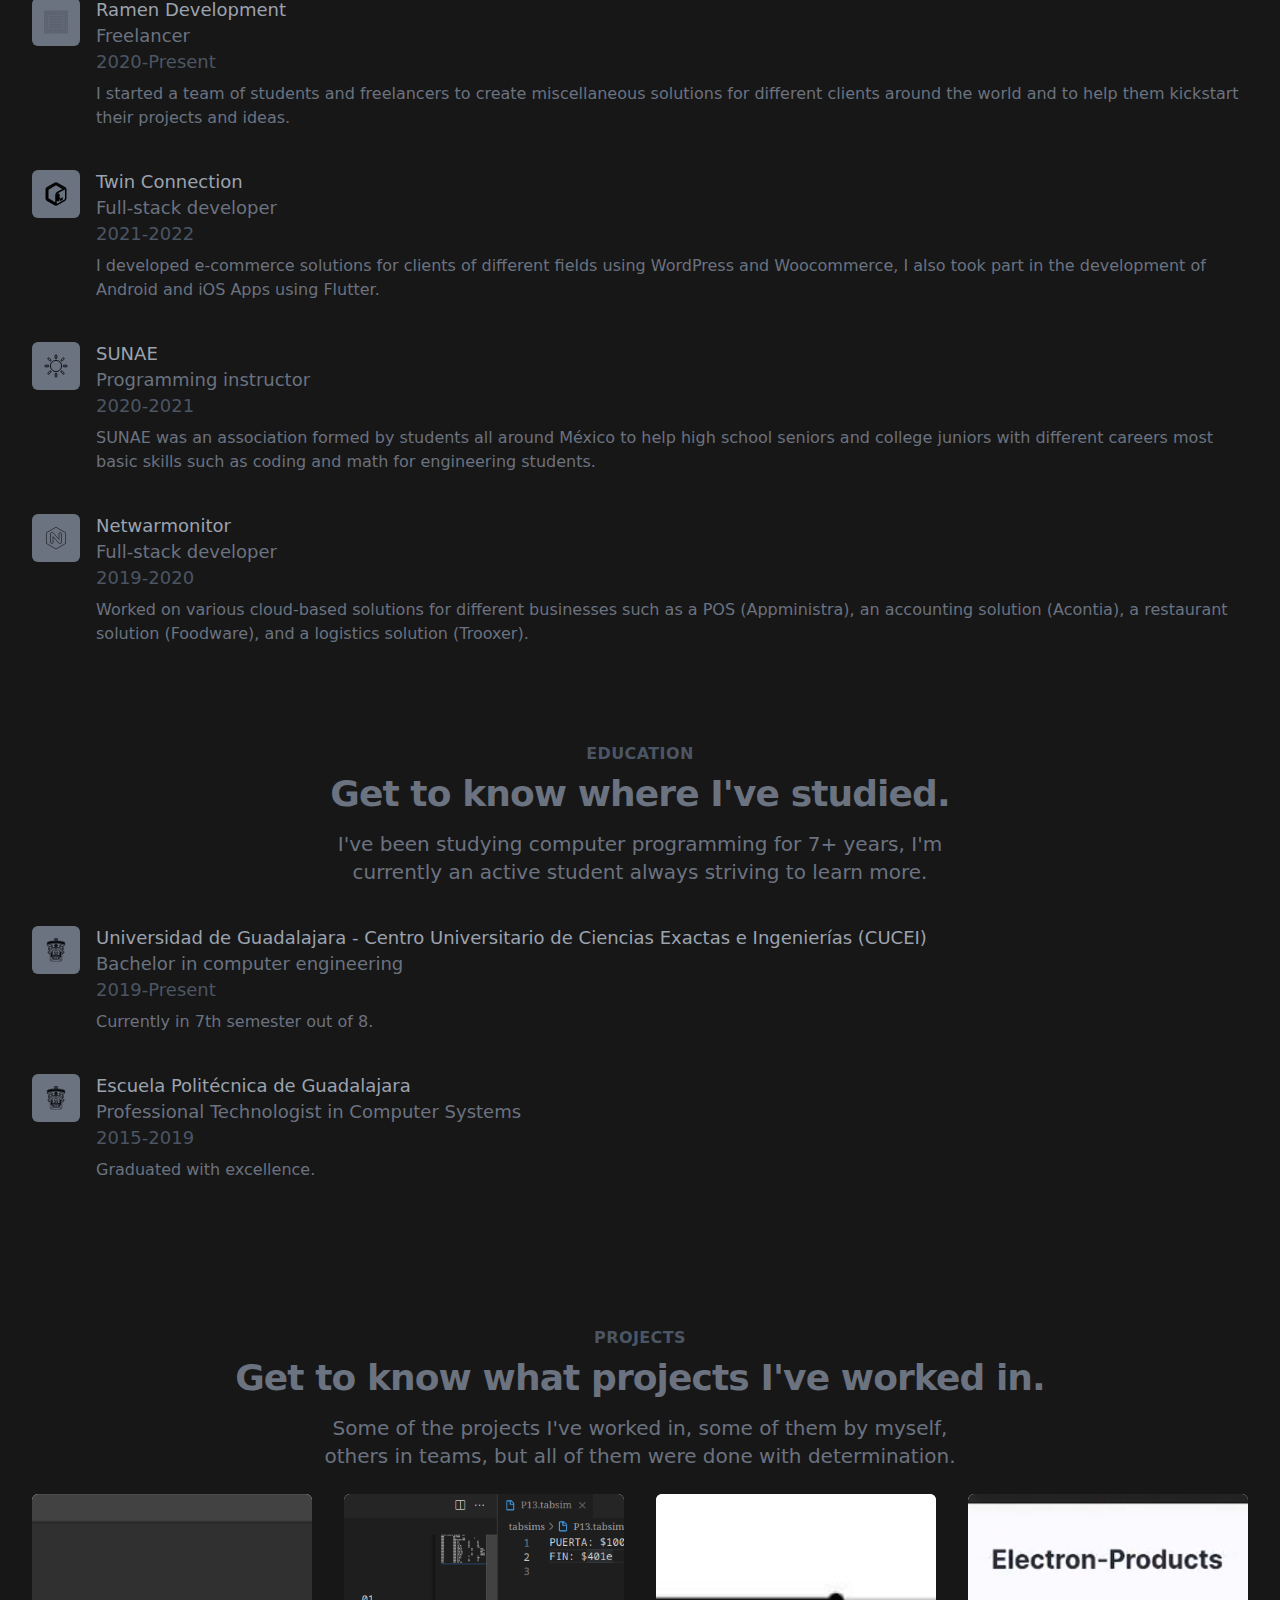
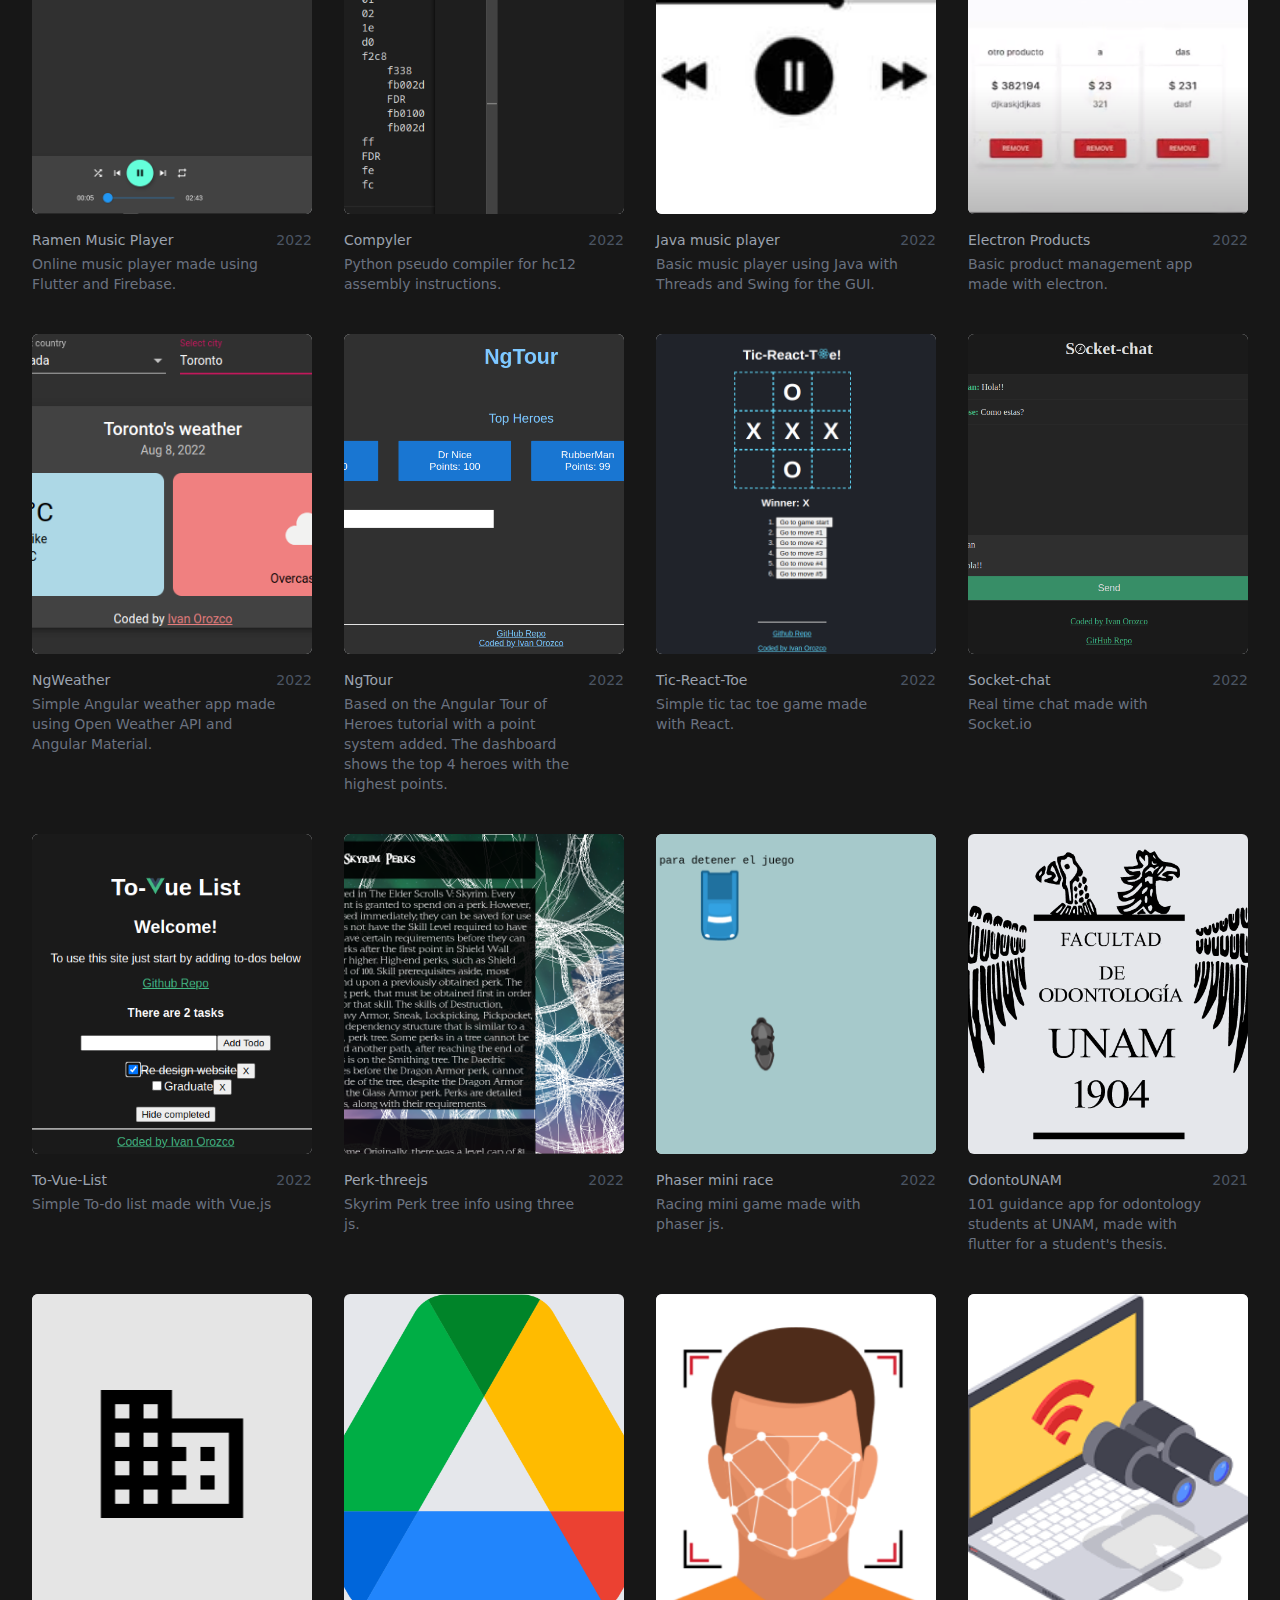
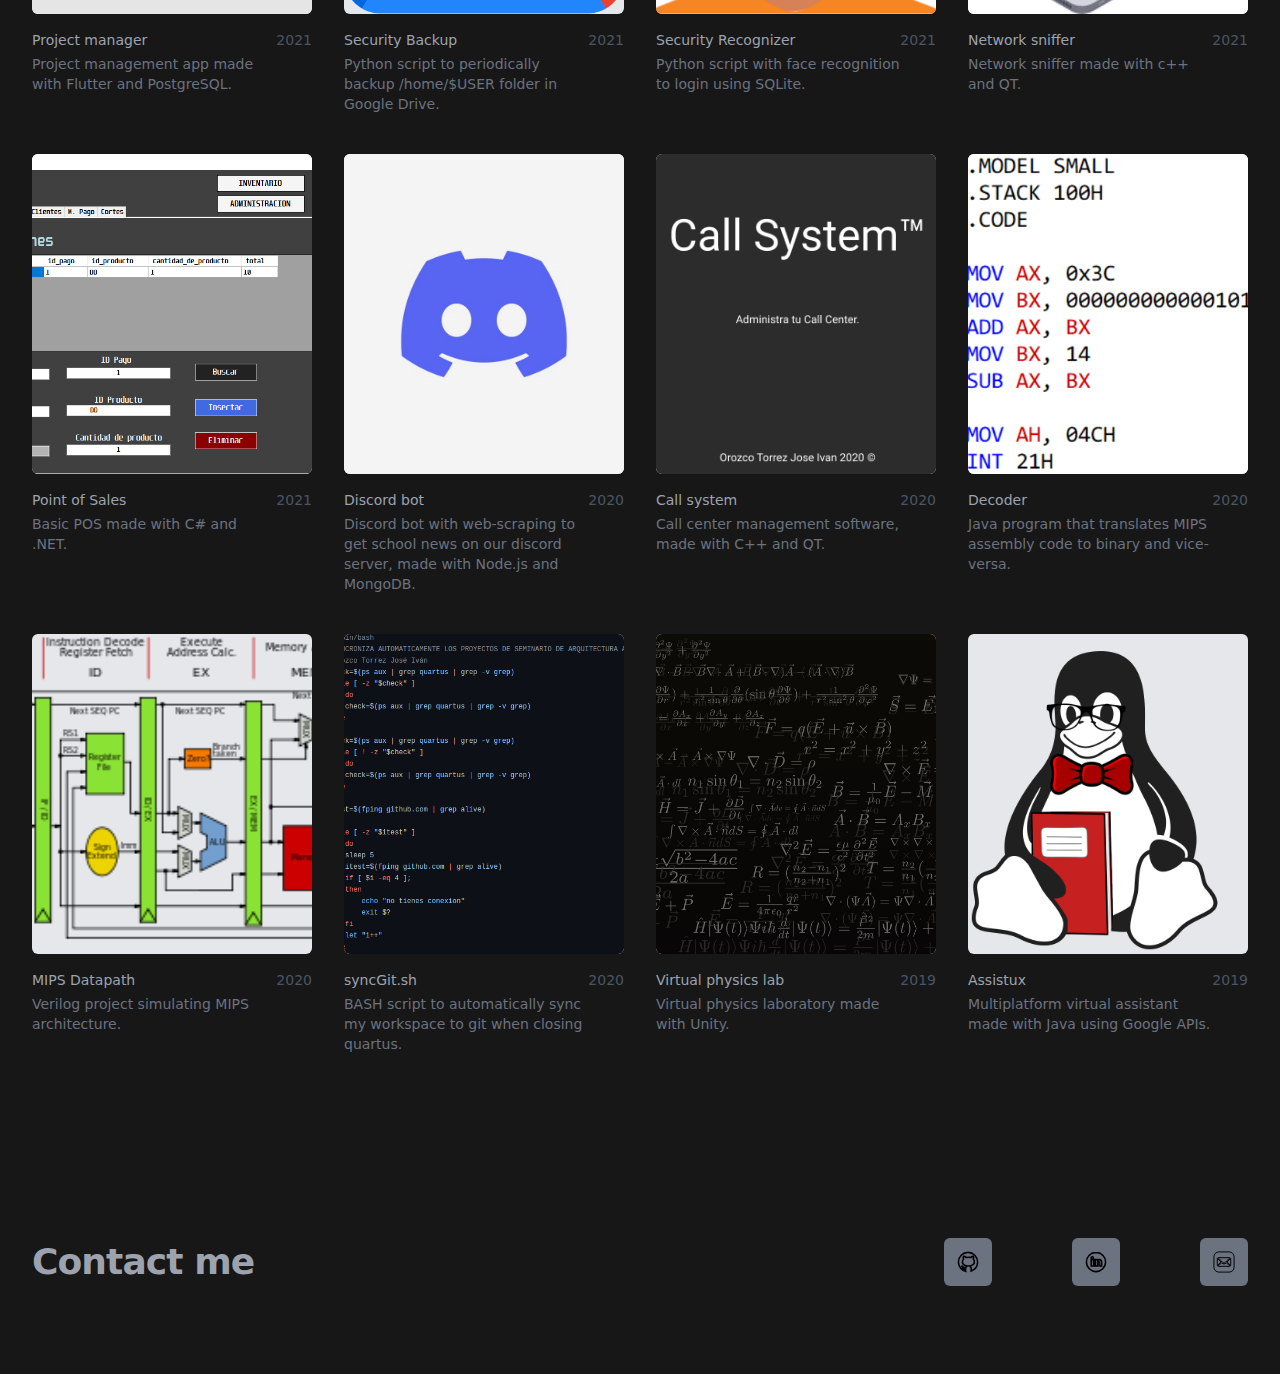
==== commit 925b430d: "Responsiveness issues" ====
--- a/index.html
+++ b/index.html
@@ -1843,10 +1843,10 @@
         >
           <span class="block text-gray-400" id="contactfooter">Contact me.</span>
         </h2>
-        <div class="mt-8 md:grid md:grid-cols-3 md:gap-x-20 md:gap-y-10">
+        <div class="my-6 grid grid-cols-3 gap-x-8 sm:gap-x-1 lg:gap-x-20">
          <div class="relative">
             <div
-            class="absolute flex items-center justify-center h-12 w-12 rounded-md bg-gray-500 text-black"
+            class="flex items-center justify-center h-12 w-12 rounded-md bg-gray-500 text-black"
           ><a href="https://github.com/vandelvan">
             
             <svg
@@ -1865,7 +1865,7 @@
         </div>
         <div class="relative">
             <div
-            class="absolute flex items-center justify-center h-12 w-12 rounded-md bg-gray-500 text-black"
+            class="flex items-center justify-center h-12 w-12 rounded-md bg-gray-500 text-black"
           >
           <a href="https://www.linkedin.com/in/vandelvan/">
             
@@ -1885,7 +1885,7 @@
         </div>
         <div class="relative">
             <div
-            class="absolute flex items-center justify-center h-12 w-12 rounded-md bg-gray-500 text-black"
+            class="flex items-center justify-center h-12 w-12 rounded-md bg-gray-500 text-black"
           >
           <a href="mailto:joseivan.orozcotorrez@gmail.com">
             
--- a/style.css
+++ b/style.css
@@ -637,6 +637,11 @@
   margin-top: 1.5rem;
 }
 
+.my-6 {
+  margin-top: 1.5rem;
+  margin-bottom: 1.5rem;
+}
+
 .mt-1 {
   margin-top: 0.25rem;
 }
@@ -740,6 +745,9 @@
 
 .grid-cols-1 {
   grid-template-columns: repeat(1, minmax(0, 1fr));
+}
+.grid-cols-3 {
+  grid-template-columns: repeat(3, minmax(0, 1fr));
 }
 
 .items-center {
@@ -1181,6 +1189,10 @@
     font-size: 2.25rem;
     line-height: 2.5rem;
   }
+  .sm\:gap-x-1 {
+    -moz-column-gap: 0.25rem;
+         column-gap: 0.25rem;
+  }
 }
 
 @media (min-width: 768px) {
@@ -1389,6 +1401,10 @@
   .lg\:text-center {
     text-align: center;
   }
+  .lg\:gap-x-20 {
+    -moz-column-gap: 5rem;
+         column-gap: 5rem;
+  }
 }
 
 @media (min-width: 1280px) {
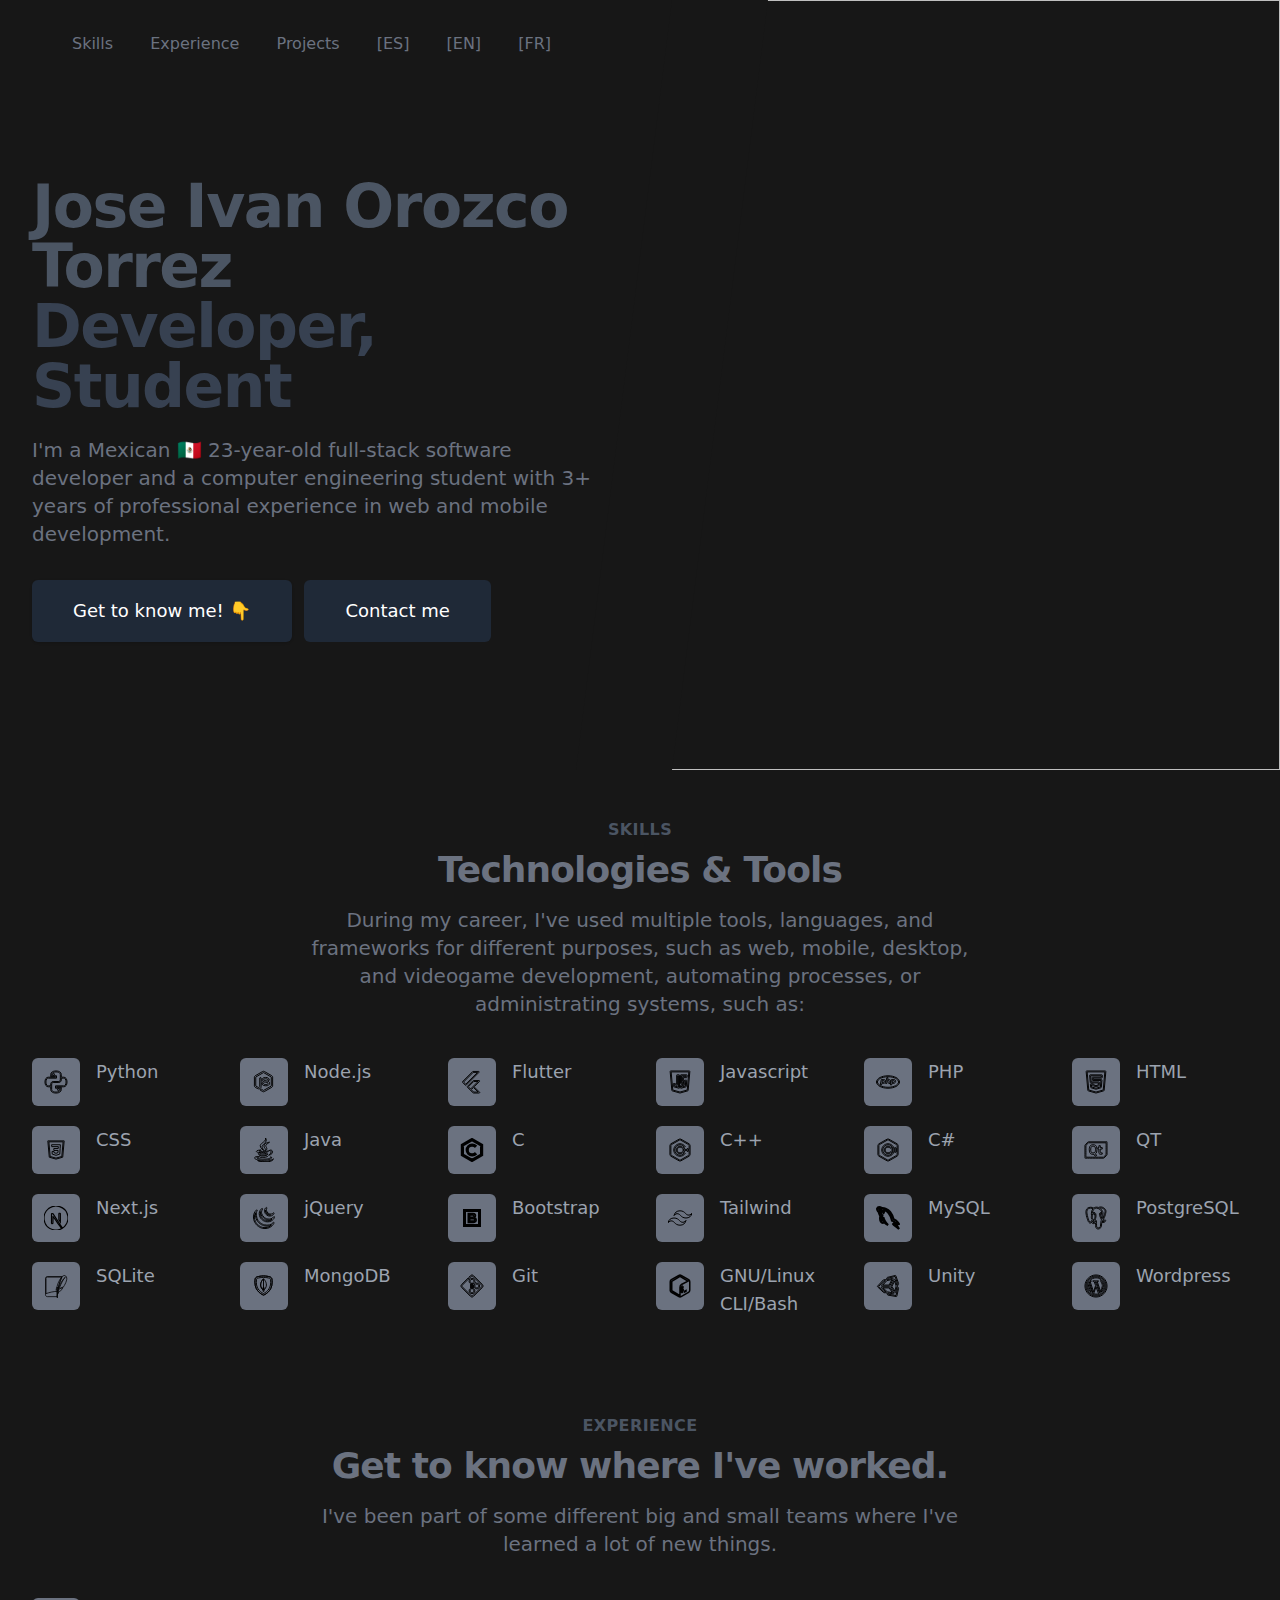
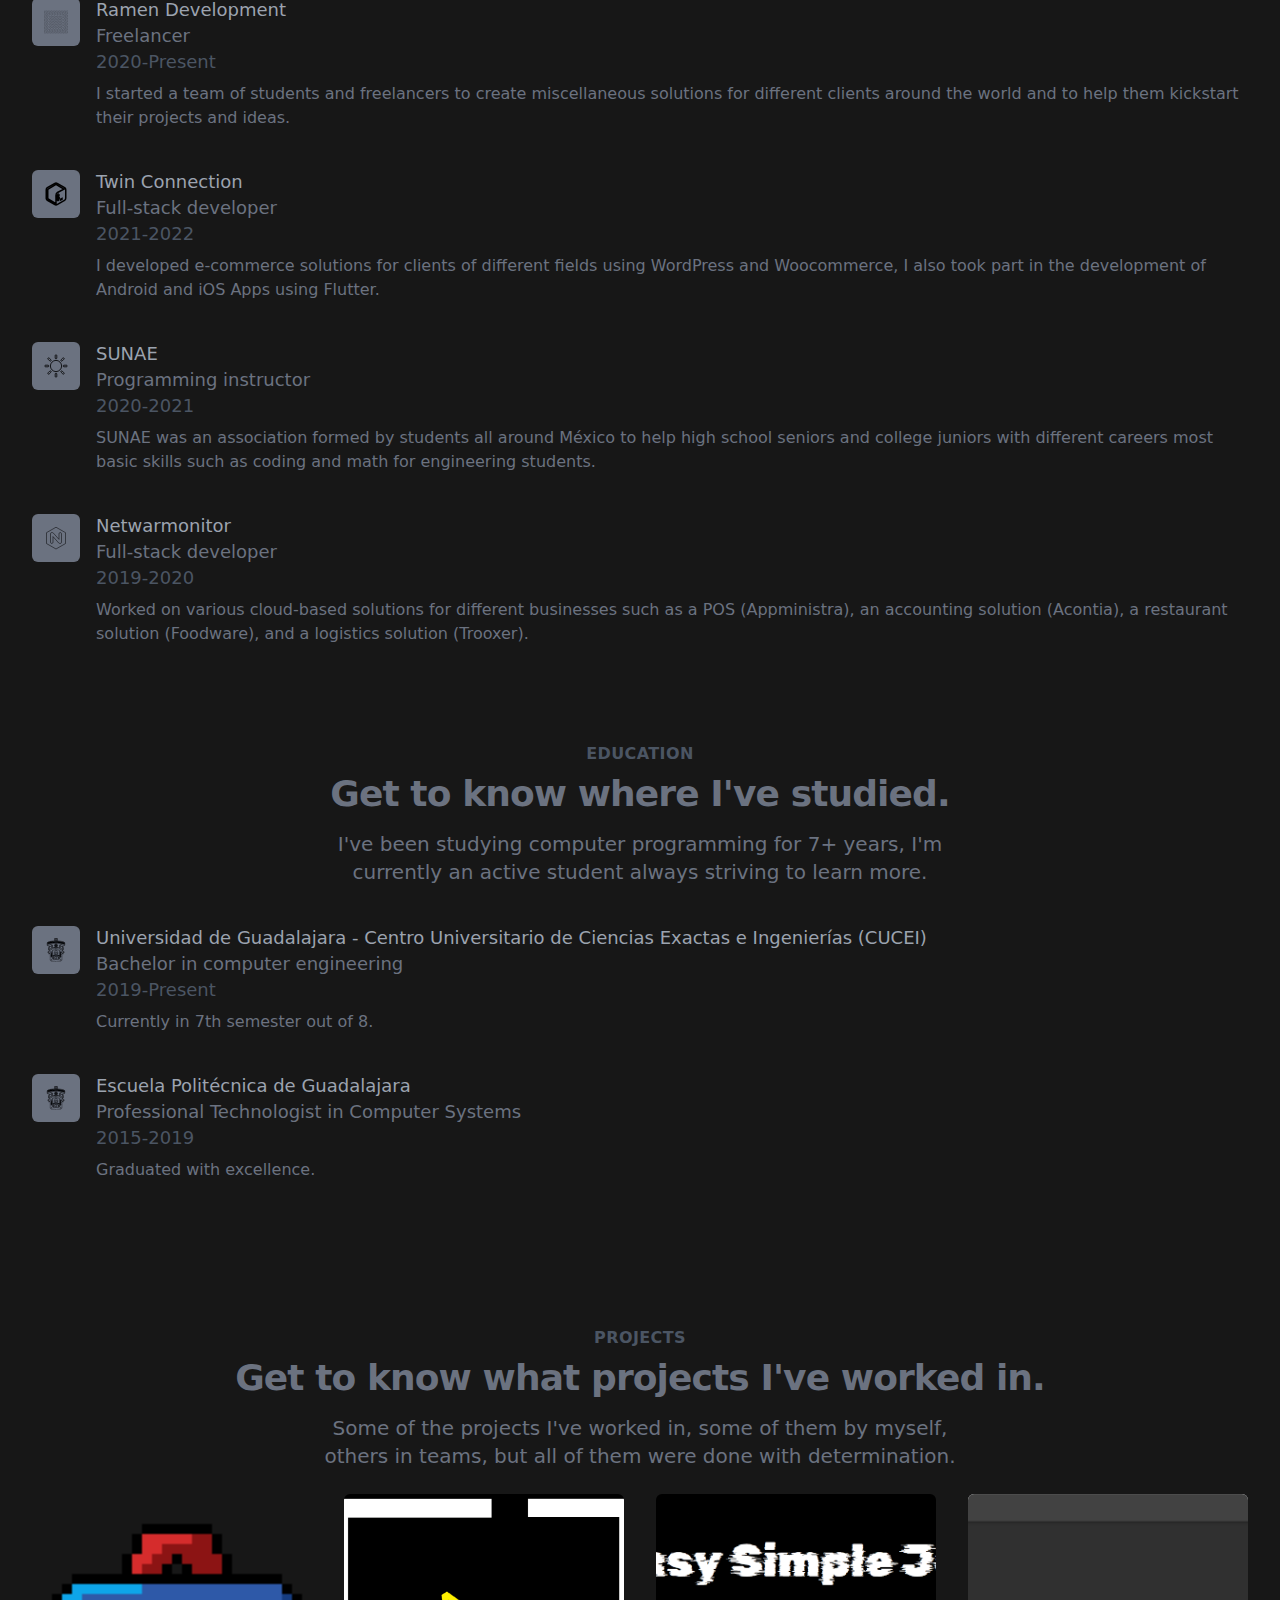
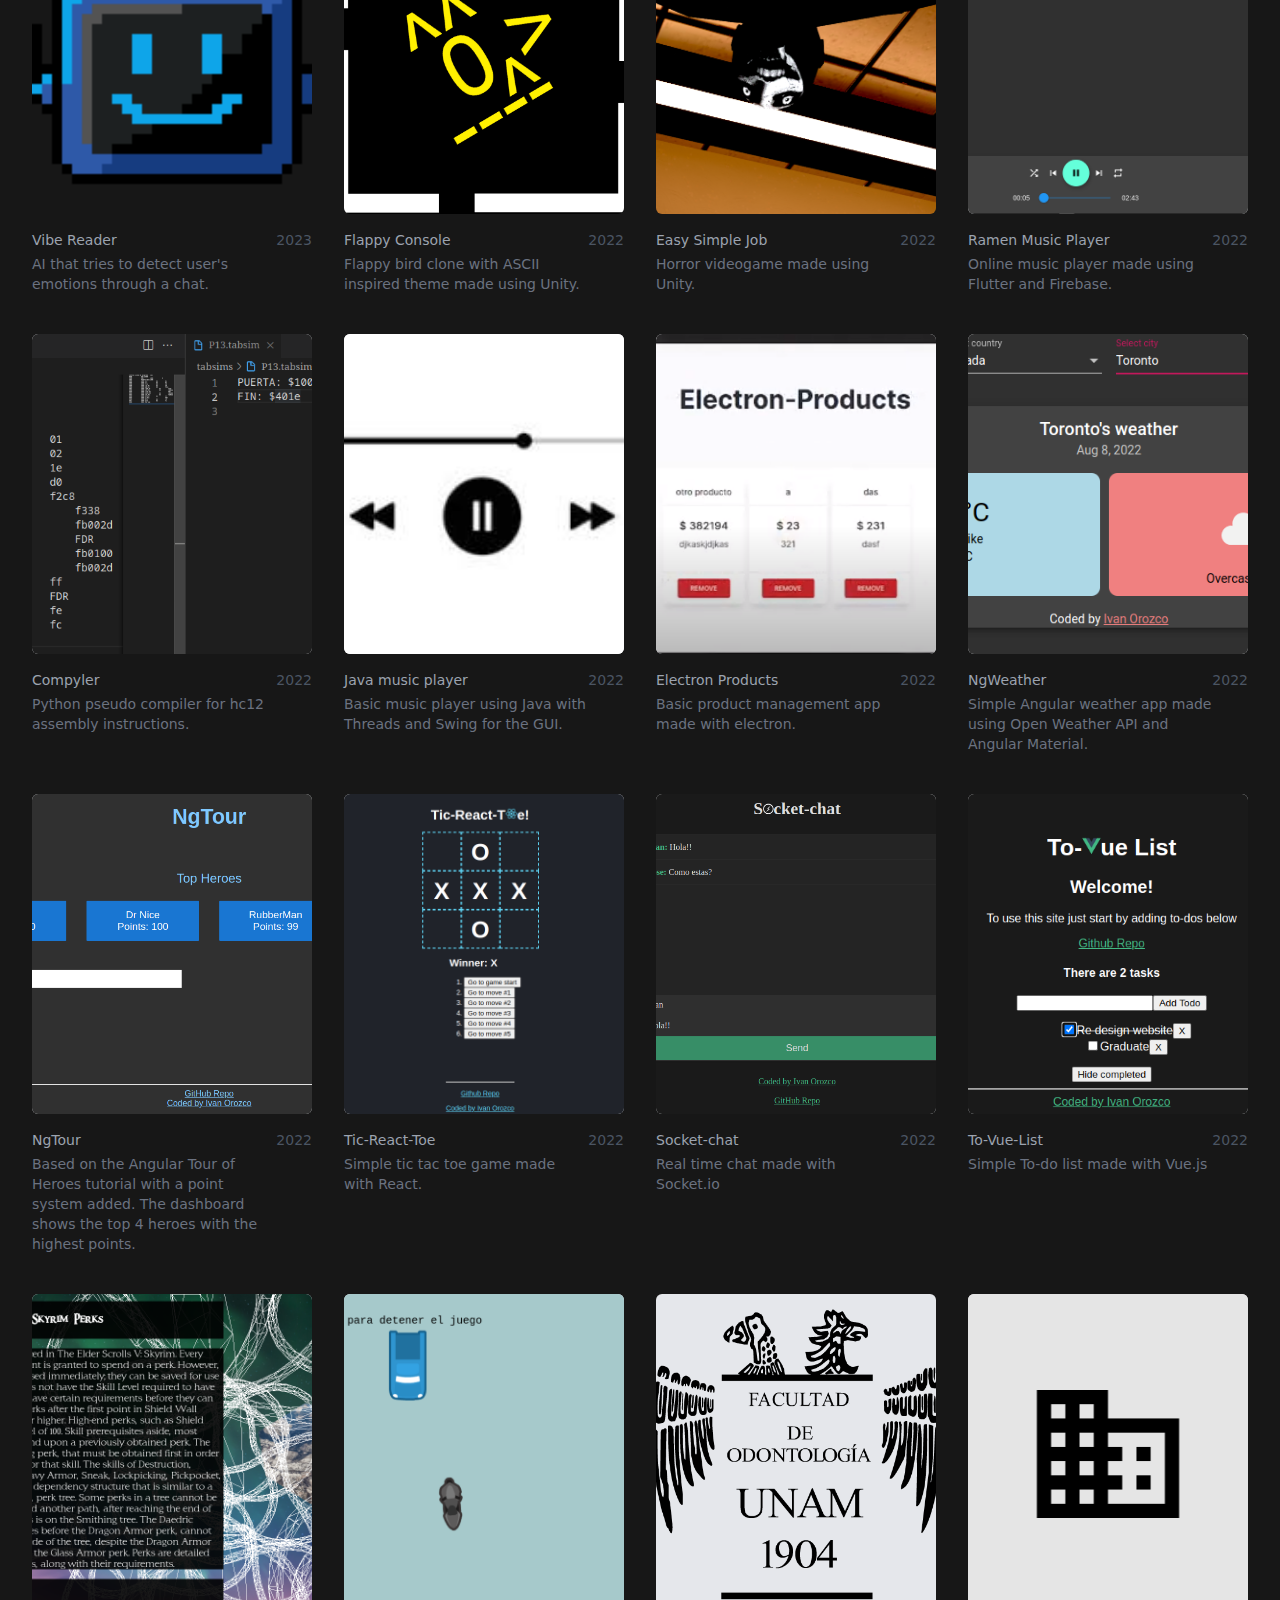
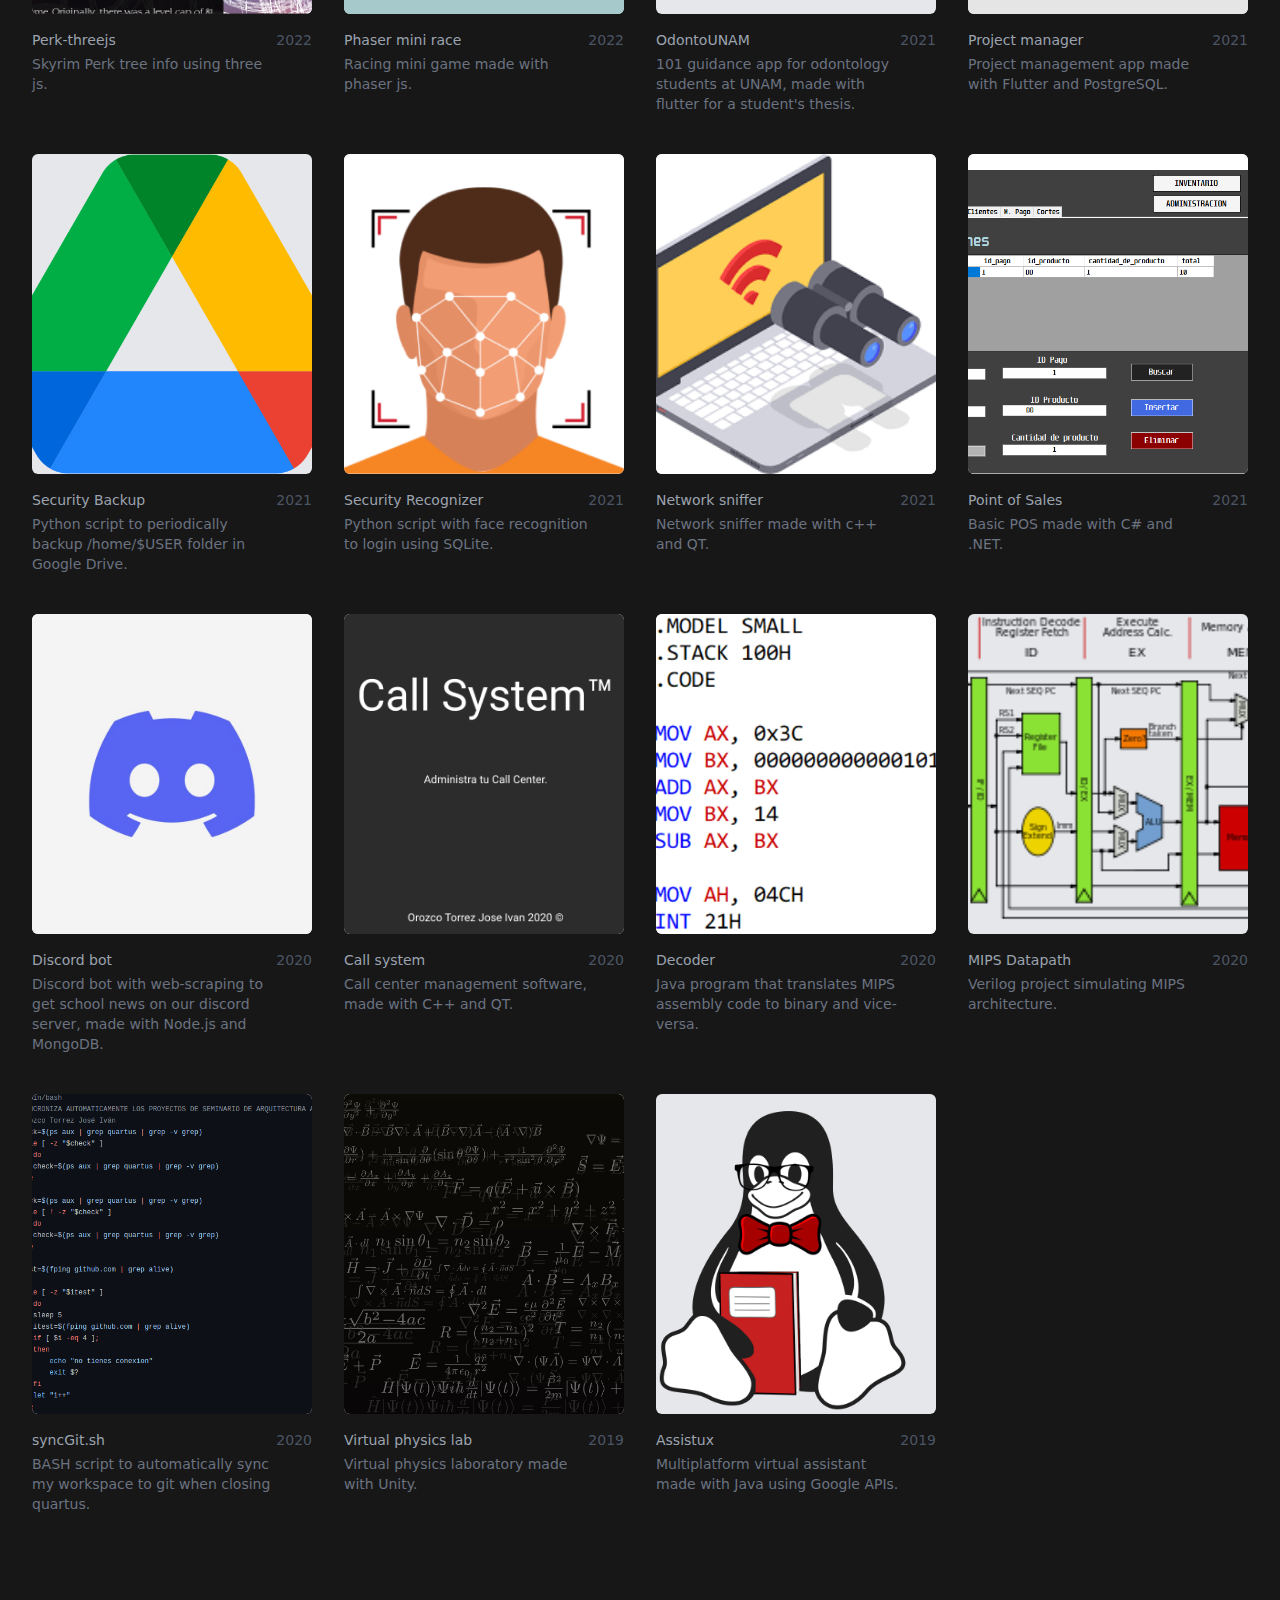
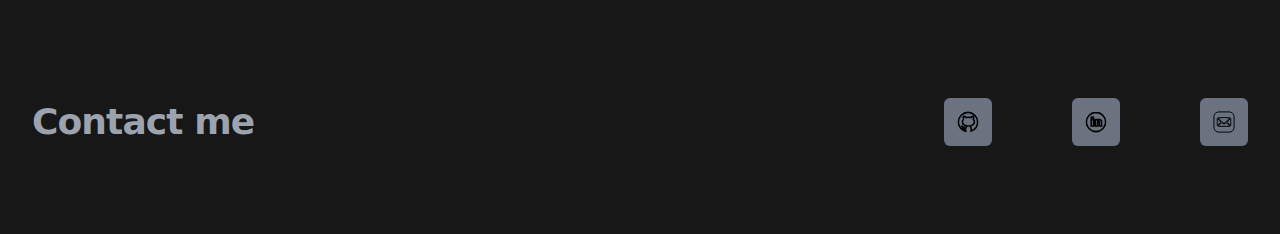
==== commit 30afa54a: "Updates" ====
--- a/index.html
+++ b/index.html
@@ -326,6 +326,30 @@
                     stroke="currentColor"
                     aria-hidden="true"
                   >
+                  <path d="M24.007,45.419c-0.574,0-1.143-0.15-1.646-0.44l-5.24-3.103c-0.783-0.438-0.401-0.593-0.143-0.682	c1.044-0.365,1.255-0.448,2.369-1.081c0.117-0.067,0.27-0.043,0.39,0.028l4.026,2.389c0.145,0.079,0.352,0.079,0.486,0l15.697-9.061	c0.145-0.083,0.24-0.251,0.24-0.424V14.932c0-0.181-0.094-0.342-0.243-0.432L24.253,5.446c-0.145-0.086-0.338-0.086-0.483,0	L8.082,14.499c-0.152,0.086-0.249,0.255-0.249,0.428v18.114c0,0.173,0.094,0.338,0.244,0.42l4.299,2.483	c2.334,1.167,3.76-0.208,3.76-1.591V16.476c0-0.255,0.2-0.452,0.456-0.452h1.988c0.248,0,0.452,0.196,0.452,0.452v17.886	c0,3.112-1.697,4.9-4.648,4.9c-0.908,0-1.623,0-3.619-0.982l-4.118-2.373C5.629,35.317,5,34.216,5,33.042V14.928	c0-1.179,0.629-2.279,1.646-2.861L22.36,3.002c0.994-0.562,2.314-0.562,3.301,0l15.694,9.069C42.367,12.656,43,13.753,43,14.932	v18.114c0,1.175-0.633,2.271-1.646,2.861L25.66,44.971c-0.503,0.291-1.073,0.44-1.654,0.44"></path><path d="M28.856,32.937c-6.868,0-8.308-3.153-8.308-5.797c0-0.251,0.203-0.452,0.455-0.452h2.028	c0.224,0,0.413,0.163,0.448,0.384c0.306,2.066,1.218,3.108,5.371,3.108c3.308,0,4.715-0.747,4.715-2.502	c0-1.01-0.401-1.76-5.54-2.263c-4.299-0.424-6.955-1.371-6.955-4.809c0-3.167,2.672-5.053,7.147-5.053	c5.026,0,7.517,1.745,7.831,5.493c0.012,0.13-0.035,0.255-0.122,0.35c-0.086,0.09-0.208,0.145-0.334,0.145h-2.039	c-0.212,0-0.397-0.149-0.44-0.354c-0.491-2.173-1.678-2.868-4.904-2.868c-3.611,0-4.031,1.257-4.031,2.2	c0,1.143,0.495,1.477,5.367,2.122c4.825,0.64,7.116,1.544,7.116,4.935c0,3.418-2.853,5.379-7.827,5.379"></path>
+                  </svg>
+                </div>
+                <p class="ml-16 text-lg  font-medium text-gray-400">
+                  Node.js
+                </p>
+              </dt>
+            </div>
+
+            <div class="relative">
+              <dt>
+                <div
+                  class="absolute flex items-center justify-center h-12 w-12 rounded-md bg-gray-500 text-black"
+                >
+                  
+                  <svg
+                    class="h-6 w-6"
+                    xmlns="http://www.w3.org/2000/svg"
+                    fill="none"
+                    viewBox="0 0 50 50"
+                    stroke-width="2"
+                    stroke="currentColor"
+                    aria-hidden="true"
+                  >
                   <path d="M 27 3 A 1.0001 1.0001 0 0 0 26.292969 3.2929688 L 5.2929688 24.292969 A 1.0001 1.0001 0 0 0 5.2929688 25.707031 L 11.292969 31.707031 A 1.0001 1.0001 0 0 0 12.707031 31.707031 L 39.707031 4.7070312 A 1.0001 1.0001 0 0 0 39 3 L 27 3 z M 27.414062 5 L 36.585938 5 L 12 29.585938 L 7.4140625 25 L 27.414062 5 z M 28 22 A 1.0001 1.0001 0 0 0 27.292969 22.292969 L 15.292969 34.292969 A 1.0001 1.0001 0 0 0 15.292969 35.707031 L 21.292969 41.707031 L 27.292969 47.707031 A 1.0001 1.0001 0 0 0 28 48 L 40 48 A 1.0001 1.0001 0 0 0 40.707031 46.292969 L 29.414062 35 L 40.707031 23.707031 A 1.0001 1.0001 0 0 0 40 22 L 28 22 z M 28.414062 24 L 37.585938 24 L 22 39.585938 L 17.414062 35 L 28.414062 24 z M 28 36.414062 L 37.585938 46 L 28.414062 46 L 23.414062 41 L 28 36.414062 z"></path>
                   </svg>
                 </div>
@@ -465,40 +489,40 @@
                     class="h-6 w-6"
                     xmlns="http://www.w3.org/2000/svg"
                     fill="none"
+                    viewBox="0 0 15 15"
+                    stroke-width="2"
+                    stroke="currentColor"
+                    aria-hidden="true"
+                  >
+                  <path d="M10 5.5L9.93198 5.43198C9.33524 4.83524 8.52589 4.5 7.68198 4.5H7.5C5.84315 4.5 4.5 5.84315 4.5 7.5C4.5 9.15685 5.84315 10.5 7.5 10.5H7.68198C8.52589 10.5 9.33524 10.1648 9.93198 9.56802L10 9.5M1.5 10.5V4.5L7.5 1L13.5 4.5V10.5L7.5 14L1.5 10.5Z"/>
+                  </svg>
+                </div>
+                <p class="ml-16 text-lg  font-medium text-gray-400">
+                  C
+                </p>
+              </dt>
+            </div>
+
+            <div class="relative">
+              <dt>
+                <div
+                  class="absolute flex items-center justify-center h-12 w-12 rounded-md bg-gray-500 text-black"
+                >
+                  
+                  <svg
+                    class="h-6 w-6"
+                    xmlns="http://www.w3.org/2000/svg"
+                    fill="none"
                     viewBox="0 0 50 50"
                     stroke-width="2"
                     stroke="currentColor"
                     aria-hidden="true"
                   >
-                  <path d="M24.007,45.419c-0.574,0-1.143-0.15-1.646-0.44l-5.24-3.103c-0.783-0.438-0.401-0.593-0.143-0.682	c1.044-0.365,1.255-0.448,2.369-1.081c0.117-0.067,0.27-0.043,0.39,0.028l4.026,2.389c0.145,0.079,0.352,0.079,0.486,0l15.697-9.061	c0.145-0.083,0.24-0.251,0.24-0.424V14.932c0-0.181-0.094-0.342-0.243-0.432L24.253,5.446c-0.145-0.086-0.338-0.086-0.483,0	L8.082,14.499c-0.152,0.086-0.249,0.255-0.249,0.428v18.114c0,0.173,0.094,0.338,0.244,0.42l4.299,2.483	c2.334,1.167,3.76-0.208,3.76-1.591V16.476c0-0.255,0.2-0.452,0.456-0.452h1.988c0.248,0,0.452,0.196,0.452,0.452v17.886	c0,3.112-1.697,4.9-4.648,4.9c-0.908,0-1.623,0-3.619-0.982l-4.118-2.373C5.629,35.317,5,34.216,5,33.042V14.928	c0-1.179,0.629-2.279,1.646-2.861L22.36,3.002c0.994-0.562,2.314-0.562,3.301,0l15.694,9.069C42.367,12.656,43,13.753,43,14.932	v18.114c0,1.175-0.633,2.271-1.646,2.861L25.66,44.971c-0.503,0.291-1.073,0.44-1.654,0.44"></path><path d="M28.856,32.937c-6.868,0-8.308-3.153-8.308-5.797c0-0.251,0.203-0.452,0.455-0.452h2.028	c0.224,0,0.413,0.163,0.448,0.384c0.306,2.066,1.218,3.108,5.371,3.108c3.308,0,4.715-0.747,4.715-2.502	c0-1.01-0.401-1.76-5.54-2.263c-4.299-0.424-6.955-1.371-6.955-4.809c0-3.167,2.672-5.053,7.147-5.053	c5.026,0,7.517,1.745,7.831,5.493c0.012,0.13-0.035,0.255-0.122,0.35c-0.086,0.09-0.208,0.145-0.334,0.145h-2.039	c-0.212,0-0.397-0.149-0.44-0.354c-0.491-2.173-1.678-2.868-4.904-2.868c-3.611,0-4.031,1.257-4.031,2.2	c0,1.143,0.495,1.477,5.367,2.122c4.825,0.64,7.116,1.544,7.116,4.935c0,3.418-2.853,5.379-7.827,5.379"></path>
-                  </svg>
-                </div>
-                <p class="ml-16 text-lg  font-medium text-gray-400">
-                  Node.js
-                </p>
-              </dt>
-            </div>
-
-            <div class="relative">
-              <dt>
-                <div
-                  class="absolute flex items-center justify-center h-12 w-12 rounded-md bg-gray-500 text-black"
-                >
-                  
-                  <svg
-                    class="h-6 w-6"
-                    xmlns="http://www.w3.org/2000/svg"
-                    fill="none"
-                    viewBox="0 0 15 15"
-                    stroke-width="2"
-                    stroke="currentColor"
-                    aria-hidden="true"
-                  >
-                  <path d="M10 5.5L9.93198 5.43198C9.33524 4.83524 8.52589 4.5 7.68198 4.5H7.5C5.84315 4.5 4.5 5.84315 4.5 7.5C4.5 9.15685 5.84315 10.5 7.5 10.5H7.68198C8.52589 10.5 9.33524 10.1648 9.93198 9.56802L10 9.5M1.5 10.5V4.5L7.5 1L13.5 4.5V10.5L7.5 14L1.5 10.5Z"/>
-                  </svg>
-                </div>
-                <p class="ml-16 text-lg  font-medium text-gray-400">
-                  C
+                  <path d="M 25 2 C 24.285156 2 23.574219 2.179688 22.933594 2.539063 L 6.089844 12.003906 C 4.808594 12.726563 4 14.074219 4 15.535156 L 4 34.464844 C 4 35.929688 4.808594 37.277344 6.089844 38 L 22.933594 47.460938 C 24.214844 48.183594 25.785156 48.183594 27.066406 47.460938 L 43.910156 38 C 45.195313 37.277344 46 35.925781 46 34.464844 L 46 15.535156 C 46 14.074219 45.191406 12.726563 43.910156 12.003906 L 27.066406 2.539063 C 26.425781 2.179688 25.714844 2 25 2 Z M 25 4 C 25.375 4 25.753906 4.09375 26.089844 4.28125 L 42.933594 13.746094 C 43.601563 14.125 44 14.804688 44 15.535156 L 44 24 L 42 24 L 42 22 L 40 22 L 40 24 L 38 24 L 38 26 L 40 26 L 40 28 L 42 28 L 42 26 L 44 26 L 44 34.464844 C 44 35.195313 43.601563 35.875 42.929688 36.253906 L 26.089844 45.71875 C 25.417969 46.09375 24.582031 46.09375 23.910156 45.71875 L 7.070313 36.253906 C 6.398438 35.875 6 35.199219 6 34.464844 L 6 15.535156 C 6 14.804688 6.398438 14.125 7.070313 13.746094 L 23.910156 4.28125 C 24.246094 4.09375 24.625 4 25 4 Z M 25 12 C 17.839844 12 12 17.839844 12 25 C 12 32.160156 17.839844 38 25 38 C 29.089844 38 32.886719 36.09375 35.339844 32.863281 L 36.023438 31.960938 L 29.96875 28.453125 L 29.421875 29.046875 C 28.292969 30.28125 26.691406 31 25 31 C 21.683594 31 19 28.316406 19 25 C 19 21.683594 21.683594 19 25 19 C 26.691406 19 28.292969 19.71875 29.421875 20.953125 L 29.96875 21.546875 L 36.023438 18.039063 L 35.339844 17.136719 C 32.886719 13.90625 29.089844 12 25 12 Z M 25 14 C 28.074219 14 30.886719 15.316406 32.945313 17.511719 L 30.203125 19.097656 C 28.757813 17.832031 26.960938 17 25 17 C 20.597656 17 17 20.597656 17 25 C 17 29.402344 20.597656 33 25 33 C 26.960938 33 28.757813 32.167969 30.203125 30.902344 L 32.945313 32.488281 C 30.886719 34.683594 28.074219 36 25 36 C 18.925781 36 14 31.074219 14 25 C 14 18.925781 18.925781 14 25 14 Z M 33 22 L 33 24 L 31 24 L 31 26 L 33 26 L 33 28 L 35 28 L 35 26 L 37 26 L 37 24 L 35 24 L 35 22 Z"></path>
+                  </svg>
+                </div>
+                <p class="ml-16 text-lg  font-medium text-gray-400">
+                  C++
                 </p>
               </dt>
             </div>
@@ -518,11 +542,11 @@
                     stroke="currentColor"
                     aria-hidden="true"
                   >
-                  <path d="M 25 2 C 24.285156 2 23.574219 2.179688 22.933594 2.539063 L 6.089844 12.003906 C 4.808594 12.726563 4 14.074219 4 15.535156 L 4 34.464844 C 4 35.929688 4.808594 37.277344 6.089844 38 L 22.933594 47.460938 C 24.214844 48.183594 25.785156 48.183594 27.066406 47.460938 L 43.910156 38 C 45.195313 37.277344 46 35.925781 46 34.464844 L 46 15.535156 C 46 14.074219 45.191406 12.726563 43.910156 12.003906 L 27.066406 2.539063 C 26.425781 2.179688 25.714844 2 25 2 Z M 25 4 C 25.375 4 25.753906 4.09375 26.089844 4.28125 L 42.933594 13.746094 C 43.601563 14.125 44 14.804688 44 15.535156 L 44 24 L 42 24 L 42 22 L 40 22 L 40 24 L 38 24 L 38 26 L 40 26 L 40 28 L 42 28 L 42 26 L 44 26 L 44 34.464844 C 44 35.195313 43.601563 35.875 42.929688 36.253906 L 26.089844 45.71875 C 25.417969 46.09375 24.582031 46.09375 23.910156 45.71875 L 7.070313 36.253906 C 6.398438 35.875 6 35.199219 6 34.464844 L 6 15.535156 C 6 14.804688 6.398438 14.125 7.070313 13.746094 L 23.910156 4.28125 C 24.246094 4.09375 24.625 4 25 4 Z M 25 12 C 17.839844 12 12 17.839844 12 25 C 12 32.160156 17.839844 38 25 38 C 29.089844 38 32.886719 36.09375 35.339844 32.863281 L 36.023438 31.960938 L 29.96875 28.453125 L 29.421875 29.046875 C 28.292969 30.28125 26.691406 31 25 31 C 21.683594 31 19 28.316406 19 25 C 19 21.683594 21.683594 19 25 19 C 26.691406 19 28.292969 19.71875 29.421875 20.953125 L 29.96875 21.546875 L 36.023438 18.039063 L 35.339844 17.136719 C 32.886719 13.90625 29.089844 12 25 12 Z M 25 14 C 28.074219 14 30.886719 15.316406 32.945313 17.511719 L 30.203125 19.097656 C 28.757813 17.832031 26.960938 17 25 17 C 20.597656 17 17 20.597656 17 25 C 17 29.402344 20.597656 33 25 33 C 26.960938 33 28.757813 32.167969 30.203125 30.902344 L 32.945313 32.488281 C 30.886719 34.683594 28.074219 36 25 36 C 18.925781 36 14 31.074219 14 25 C 14 18.925781 18.925781 14 25 14 Z M 33 22 L 33 24 L 31 24 L 31 26 L 33 26 L 33 28 L 35 28 L 35 26 L 37 26 L 37 24 L 35 24 L 35 22 Z"></path>
-                  </svg>
-                </div>
-                <p class="ml-16 text-lg  font-medium text-gray-400">
-                  C++
+                  <path d="M 25 2 C 24.285156 2 23.574219 2.179688 22.933594 2.539063 L 6.089844 12.003906 C 4.808594 12.726563 4 14.074219 4 15.535156 L 4 34.464844 C 4 35.929688 4.808594 37.277344 6.089844 38 L 22.933594 47.460938 C 24.214844 48.183594 25.785156 48.183594 27.066406 47.460938 L 43.910156 38 C 45.195313 37.277344 46 35.925781 46 34.464844 L 46 15.535156 C 46 14.074219 45.191406 12.726563 43.910156 12.003906 L 27.066406 2.539063 C 26.425781 2.179688 25.714844 2 25 2 Z M 25 4 C 25.375 4 25.753906 4.09375 26.089844 4.28125 L 42.933594 13.746094 C 43.601563 14.125 44 14.804688 44 15.535156 L 44 34.464844 C 44 35.195313 43.601563 35.875 42.929688 36.253906 L 26.089844 45.71875 C 25.417969 46.09375 24.582031 46.09375 23.910156 45.71875 L 7.070313 36.253906 C 6.398438 35.875 6 35.199219 6 34.464844 L 6 15.535156 C 6 14.804688 6.398438 14.125 7.070313 13.746094 L 23.910156 4.28125 C 24.246094 4.09375 24.625 4 25 4 Z M 25 12 C 17.839844 12 12 17.839844 12 25 C 12 32.160156 17.839844 38 25 38 C 29.089844 38 32.886719 36.09375 35.339844 32.863281 L 36.023438 31.960938 L 29.96875 28.453125 L 29.421875 29.046875 C 28.292969 30.28125 26.691406 31 25 31 C 21.683594 31 19 28.316406 19 25 C 19 21.683594 21.683594 19 25 19 C 26.691406 19 28.292969 19.71875 29.421875 20.953125 L 29.96875 21.546875 L 36.023438 18.039063 L 35.339844 17.136719 C 32.886719 13.90625 29.089844 12 25 12 Z M 25 14 C 28.074219 14 30.886719 15.316406 32.945313 17.511719 L 30.203125 19.097656 C 28.757813 17.832031 26.960938 17 25 17 C 20.597656 17 17 20.597656 17 25 C 17 29.402344 20.597656 33 25 33 C 26.960938 33 28.757813 32.167969 30.203125 30.902344 L 32.945313 32.488281 C 30.886719 34.683594 28.074219 36 25 36 C 18.925781 36 14 31.074219 14 25 C 14 18.925781 18.925781 14 25 14 Z M 35 20 L 35 22 L 33 22 L 33 24 L 35 24 L 35 26 L 33 26 L 33 28 L 35 28 L 35 30 L 37 30 L 37 28 L 39 28 L 39 30 L 41 30 L 41 28 L 43 28 L 43 26 L 41 26 L 41 24 L 43 24 L 43 22 L 41 22 L 41 20 L 39 20 L 39 22 L 37 22 L 37 20 Z M 37 24 L 39 24 L 39 26 L 37 26 Z"></path>
+                  </svg>
+                </div>
+                <p class="ml-16 text-lg  font-medium text-gray-400">
+                  C#
                 </p>
               </dt>
             </div>
@@ -542,30 +566,6 @@
                     stroke="currentColor"
                     aria-hidden="true"
                   >
-                  <path d="M 25 2 C 24.285156 2 23.574219 2.179688 22.933594 2.539063 L 6.089844 12.003906 C 4.808594 12.726563 4 14.074219 4 15.535156 L 4 34.464844 C 4 35.929688 4.808594 37.277344 6.089844 38 L 22.933594 47.460938 C 24.214844 48.183594 25.785156 48.183594 27.066406 47.460938 L 43.910156 38 C 45.195313 37.277344 46 35.925781 46 34.464844 L 46 15.535156 C 46 14.074219 45.191406 12.726563 43.910156 12.003906 L 27.066406 2.539063 C 26.425781 2.179688 25.714844 2 25 2 Z M 25 4 C 25.375 4 25.753906 4.09375 26.089844 4.28125 L 42.933594 13.746094 C 43.601563 14.125 44 14.804688 44 15.535156 L 44 34.464844 C 44 35.195313 43.601563 35.875 42.929688 36.253906 L 26.089844 45.71875 C 25.417969 46.09375 24.582031 46.09375 23.910156 45.71875 L 7.070313 36.253906 C 6.398438 35.875 6 35.199219 6 34.464844 L 6 15.535156 C 6 14.804688 6.398438 14.125 7.070313 13.746094 L 23.910156 4.28125 C 24.246094 4.09375 24.625 4 25 4 Z M 25 12 C 17.839844 12 12 17.839844 12 25 C 12 32.160156 17.839844 38 25 38 C 29.089844 38 32.886719 36.09375 35.339844 32.863281 L 36.023438 31.960938 L 29.96875 28.453125 L 29.421875 29.046875 C 28.292969 30.28125 26.691406 31 25 31 C 21.683594 31 19 28.316406 19 25 C 19 21.683594 21.683594 19 25 19 C 26.691406 19 28.292969 19.71875 29.421875 20.953125 L 29.96875 21.546875 L 36.023438 18.039063 L 35.339844 17.136719 C 32.886719 13.90625 29.089844 12 25 12 Z M 25 14 C 28.074219 14 30.886719 15.316406 32.945313 17.511719 L 30.203125 19.097656 C 28.757813 17.832031 26.960938 17 25 17 C 20.597656 17 17 20.597656 17 25 C 17 29.402344 20.597656 33 25 33 C 26.960938 33 28.757813 32.167969 30.203125 30.902344 L 32.945313 32.488281 C 30.886719 34.683594 28.074219 36 25 36 C 18.925781 36 14 31.074219 14 25 C 14 18.925781 18.925781 14 25 14 Z M 35 20 L 35 22 L 33 22 L 33 24 L 35 24 L 35 26 L 33 26 L 33 28 L 35 28 L 35 30 L 37 30 L 37 28 L 39 28 L 39 30 L 41 30 L 41 28 L 43 28 L 43 26 L 41 26 L 41 24 L 43 24 L 43 22 L 41 22 L 41 20 L 39 20 L 39 22 L 37 22 L 37 20 Z M 37 24 L 39 24 L 39 26 L 37 26 Z"></path>
-                  </svg>
-                </div>
-                <p class="ml-16 text-lg  font-medium text-gray-400">
-                  C#
-                </p>
-              </dt>
-            </div>
-
-            <div class="relative">
-              <dt>
-                <div
-                  class="absolute flex items-center justify-center h-12 w-12 rounded-md bg-gray-500 text-black"
-                >
-                  
-                  <svg
-                    class="h-6 w-6"
-                    xmlns="http://www.w3.org/2000/svg"
-                    fill="none"
-                    viewBox="0 0 50 50"
-                    stroke-width="2"
-                    stroke="currentColor"
-                    aria-hidden="true"
-                  >
                   <path d="M 9.433594 8 C 8.976563 8 8.417969 8.234375 8.101563 8.554688 C 6.265625 10.375 4.425781 12.191406 2.578125 14.003906 C 2.257813 14.316406 2 14.878906 2 15.363281 L 2 15.367188 C 2.007813 23.761719 2.007813 40.808594 2.007813 40.996094 L 2.007813 41.996094 L 3.007813 41.996094 C 3.195313 41.996094 28.183594 41.992188 40.550781 42 C 41.050781 42 41.617188 41.742188 41.941406 41.421875 L 41.945313 41.417969 C 43.761719 39.609375 45.585938 37.808594 47.417969 36.015625 C 47.761719 35.675781 48 35.09375 48 34.617188 C 47.992188 26.246094 48 9 48 9 L 48 8 Z M 9.480469 10 L 46 10 C 46 11.253906 45.992188 26.550781 46 34.605469 C 44.171875 36.394531 42.347656 38.195313 40.535156 40 C 28.492188 39.992188 5.441406 39.992188 4.007813 39.996094 C 4.007813 38.597656 4.007813 23.496094 4 15.410156 C 5.832031 13.613281 7.660156 11.8125 9.480469 10 Z M 19.09375 14 C 18.777344 14 18.464844 14.007813 18.148438 14.019531 C 17.382813 14.050781 16.628906 14.179688 15.890625 14.394531 C 14.21875 14.890625 12.964844 15.882813 12.234375 17.464844 C 11.980469 18.015625 11.765625 18.589844 11.59375 19.171875 C 11.121094 20.765625 11.023438 22.40625 11.003906 24.050781 C 10.992188 25.160156 11.058594 26.265625 11.21875 27.363281 C 11.375 28.390625 11.617188 29.394531 12.027344 30.359375 C 12.769531 32.09375 14.074219 33.183594 15.910156 33.660156 C 17.507813 34.078125 19.121094 34.132813 20.785156 33.902344 C 21.621094 35.25 22.464844 36.617188 23.320313 38 C 24.332031 37.53125 25.292969 37.089844 26.28125 36.632813 C 25.464844 35.335938 24.679688 34.082031 23.902344 32.84375 C 24.242188 32.539063 24.578125 32.269531 24.875 31.964844 C 25.644531 31.15625 26.109375 30.183594 26.414063 29.125 C 26.847656 27.613281 26.957031 26.058594 26.996094 24.5 C 27.023438 23.292969 26.945313 22.089844 26.78125 20.894531 C 26.625 19.78125 26.355469 18.695313 25.894531 17.660156 C 25.109375 15.902344 23.773438 14.800781 21.894531 14.316406 C 20.96875 14.082031 20.035156 14.003906 19.09375 14 Z M 31 16 L 31 20 L 29 20 L 29 23 L 31 23 L 31 30 C 31 30.769531 31.160156 31.613281 31.46875 32.332031 C 31.726563 32.9375 32.160156 33.363281 32.765625 33.625 C 33.226563 33.820313 33.707031 33.921875 34.203125 33.96875 C 35.152344 34.054688 36.253906 33.902344 37.1875 33.738281 C 37.453125 33.691406 37.714844 33.636719 38 33.582031 C 37.972656 32.765625 37.929688 31.671875 37.863281 30.886719 C 37.757813 30.878906 37.703125 30.863281 37.644531 30.867188 C 37.019531 30.890625 36.230469 30.988281 35.605469 31 C 35.335938 31.003906 35.0625 30.976563 34.796875 30.921875 C 34.460938 30.851563 34.238281 30.628906 34.144531 30.292969 C 34.109375 30.152344 34.070313 30.015625 34.0625 29.875 C 34.019531 29.347656 34.003906 28.53125 34 28 C 33.988281 26.109375 34 23 34 23 L 38 23 L 38 20 L 34 20 L 34 16 Z M 18.996094 17.019531 C 19.589844 17.019531 20.179688 17.089844 20.769531 17.234375 C 21.789063 17.484375 22.550781 18.03125 23.019531 18.886719 C 23.429688 19.621094 23.65625 20.40625 23.761719 21.214844 C 23.886719 22.191406 23.945313 23.175781 24 23.785156 C 23.949219 25.476563 23.910156 26.789063 23.535156 28.074219 C 23.457031 28.347656 23.359375 28.617188 23.25 28.878906 C 22.828125 29.910156 21.996094 30.539063 20.816406 30.8125 C 19.625 31.085938 18.417969 31.089844 17.21875 30.820313 C 15.960938 30.539063 15.113281 29.855469 14.667969 28.765625 C 14.308594 27.882813 14.117188 26.972656 14.066406 26.042969 C 14.007813 25 13.984375 23.953125 14.015625 22.910156 C 14.042969 21.78125 14.210938 20.664063 14.621094 19.589844 C 14.707031 19.367188 14.8125 19.148438 14.921875 18.9375 C 15.390625 18.050781 16.171875 17.496094 17.21875 17.234375 C 17.808594 17.089844 18.402344 17.019531 18.996094 17.019531 Z"></path>
                   </svg>
                 </div>
@@ -585,16 +585,16 @@
                     class="h-6 w-6"
                     xmlns="http://www.w3.org/2000/svg"
                     fill="none"
-                    viewBox="0 0 24 24"
-                    stroke-width="2"
-                    stroke="currentColor"
-                    aria-hidden="true"
-                  >
-                  <path d="M 11 3 L 11 8.1582031 C 10.653 8.0172031 9.9041562 8 9.5351562 8 C 6.7591563 8 4.1894531 9.306 4.1894531 13 C 4.1894531 17.42 7.67 18 10 18 C 10.92 18 13 17.909141 14 17.619141 L 14 3 L 11 3 z M 16 3 L 16 6 L 19 6 L 19 3 L 16 3 z M 16 8 L 16 16.701172 C 16 18.217172 15.078 19.795172 13 20.701172 L 15.859375 21.996094 C 18.765375 20.996094 19 17.701172 19 16.701172 L 19 8 L 16 8 z M 9.9707031 10.550781 C 10.290703 10.550781 10.65 10.609453 11 10.689453 L 11 15.392578 C 10.65 15.472578 10.290703 15.533203 9.9707031 15.533203 C 8.6607031 15.533203 7.390625 15.12 7.390625 13 C 7.390625 10.88 8.6607031 10.550781 9.9707031 10.550781 z"></path>
-                  </svg>
-                </div>
-                <p class="ml-16 text-lg  font-medium text-gray-400">
-                  Django
+                    viewBox=".5 -.2 1023 1024.1"
+                    stroke-width="50"
+                    stroke="currentColor"
+                    aria-hidden="true"
+                  >
+                 <path d="m478.5.6c-2.2.2-9.2.9-15.5 1.4-145.3 13.1-281.4 91.5-367.6 212-48 67-78.7 143-90.3 223.5-4.1 28.1-4.6 36.4-4.6 74.5s.5 46.4 4.6 74.5c27.8 192.1 164.5 353.5 349.9 413.3 33.2 10.7 68.2 18 108 22.4 15.5 1.7 82.5 1.7 98 0 68.7-7.6 126.9-24.6 184.3-53.9 8.8-4.5 10.5-5.7 9.3-6.7-.8-.6-38.3-50.9-83.3-111.7l-81.8-110.5-102.5-151.7c-56.4-83.4-102.8-151.6-103.2-151.6-.4-.1-.8 67.3-1 149.6-.3 144.1-.4 149.9-2.2 153.3-2.6 4.9-4.6 6.9-8.8 9.1-3.2 1.6-6 1.9-21.1 1.9h-17.3l-4.6-2.9c-3-1.9-5.2-4.4-6.7-7.3l-2.1-4.5.2-200.5.3-200.6 3.1-3.9c1.6-2.1 5-4.8 7.4-6.1 4.1-2 5.7-2.2 23-2.2 20.4 0 23.8.8 29.1 6.6 1.5 1.6 57 85.2 123.4 185.9s157.2 238.2 201.8 305.7l81 122.7 4.1-2.7c36.3-23.6 74.7-57.2 105.1-92.2 64.7-74.3 106.4-164.9 120.4-261.5 4.1-28.1 4.6-36.4 4.6-74.5s-.5-46.4-4.6-74.5c-27.8-192.1-164.5-353.5-349.9-413.3-32.7-10.6-67.5-17.9-106.5-22.3-9.6-1-75.7-2.1-84-1.3zm209.4 309.4c4.8 2.4 8.7 7 10.1 11.8.8 2.6 1 58.2.8 183.5l-.3 179.8-31.7-48.6-31.8-48.6v-130.7c0-84.5.4-132 1-134.3 1.6-5.6 5.1-10 9.9-12.6 4.1-2.1 5.6-2.3 21.3-2.3 14.8 0 17.4.2 20.7 2z"></path>
+                  </svg>
+                </div>
+                <p class="ml-16 text-lg  font-medium text-gray-400">
+                  Next.js
                 </p>
               </dt>
             </div>
@@ -1146,7 +1146,7 @@
                   2019-Present
                 </p>
               </dt>
-              <dd class="mt-2 ml-16 text-base text-gray-500" id="cuceidesc">Currently in 7th semester out of 8.</dd>
+              <dd class="mt-2 ml-16 text-base text-gray-500" id="cuceidesc">Currently in my last semester.</dd>
             </div>
 
             <div class="relative">
@@ -1275,6 +1275,75 @@
         <div
           class="mt-6 grid grid-cols-1 gap-y-10 gap-x-6 sm:grid-cols-2 lg:grid-cols-4 xl:gap-x-8"
         >
+        <div class="group relative">
+          <div
+            class="w-full min-h-80 bg-black aspect-w-1 aspect-h-1 rounded-md overflow-hidden group-hover:opacity-75 lg:h-80 lg:aspect-none"
+          >
+            <img
+              src="images/projects/vibe.png"
+              class="w-full h-full object-center object-cover lg:w-full lg:h-full"
+            />
+          </div>
+          <div class="mt-4 flex justify-between">
+            <div>
+              <h3 class="text-sm text-gray-400">
+                <a href="https://ramen-development.github.io/vibe-reader">
+                  <span aria-hidden="true" class="absolute inset-0"></span>
+                  Vibe Reader
+                </a>
+              </h3>
+              <p class="mt-1 text-sm text-gray-500">AI that tries to detect user's emotions through a chat.</p>
+            </div>
+            <p class="text-sm font-medium text-gray-600">2023</p>
+          </div>
+        </div>
+        
+        <div class="group relative">
+          <div
+            class="w-full min-h-80 bg-black aspect-w-1 aspect-h-1 rounded-md overflow-hidden group-hover:opacity-75 lg:h-80 lg:aspect-none"
+          >
+            <img
+              src="images/projects/FlappyConsoleScreen.png"
+              class="w-full h-full object-center object-cover lg:w-full lg:h-full"
+            />
+          </div>
+          <div class="mt-4 flex justify-between">
+            <div>
+              <h3 class="text-sm text-gray-400">
+                <a href="https://ramen-development.itch.io/flappy-console">
+                  <span aria-hidden="true" class="absolute inset-0"></span>
+                  Flappy Console
+                </a>
+              </h3>
+              <p class="mt-1 text-sm text-gray-500">Flappy bird clone with ASCII inspired theme made using Unity.</p>
+            </div>
+            <p class="text-sm font-medium text-gray-600">2022</p>
+          </div>
+        </div>
+        
+        
+        <div class="group relative">
+          <div
+            class="w-full min-h-80 bg-black aspect-w-1 aspect-h-1 rounded-md overflow-hidden group-hover:opacity-75 lg:h-80 lg:aspect-none"
+          >
+            <img
+              src="images/projects/EasyJobScreen.png"
+              class="w-full h-full object-center object-cover lg:w-full lg:h-full"
+            />
+          </div>
+          <div class="mt-4 flex justify-between">
+            <div>
+              <h3 class="text-sm text-gray-400">
+                <a href="https://ramen-development.itch.io/easy-simple-job">
+                  <span aria-hidden="true" class="absolute inset-0"></span>
+                  Easy Simple Job
+                </a>
+              </h3>
+              <p class="mt-1 text-sm text-gray-500">Horror videogame made using Unity.</p>
+            </div>
+            <p class="text-sm font-medium text-gray-600">2022</p>
+          </div>
+        </div>
         
         <div class="group relative">
           <div
@@ -1298,7 +1367,7 @@
             <p class="text-sm font-medium text-gray-600">2022</p>
           </div>
         </div>
-        
+
         <div class="group relative">
           <div
             class="w-full min-h-80 bg-gray-200 aspect-w-1 aspect-h-1 rounded-md overflow-hidden group-hover:opacity-75 lg:h-80 lg:aspect-none"
@@ -1449,7 +1518,7 @@
           <div class="mt-4 flex justify-between">
             <div>
               <h3 class="text-sm text-gray-400">
-                <a href="https://socket-chvt.herokuapp.com/">
+                <a href="https://socket-chvt.onrender.com/">
                   <span aria-hidden="true" class="absolute inset-0"></span>
                   Socket-chat
                 </a>
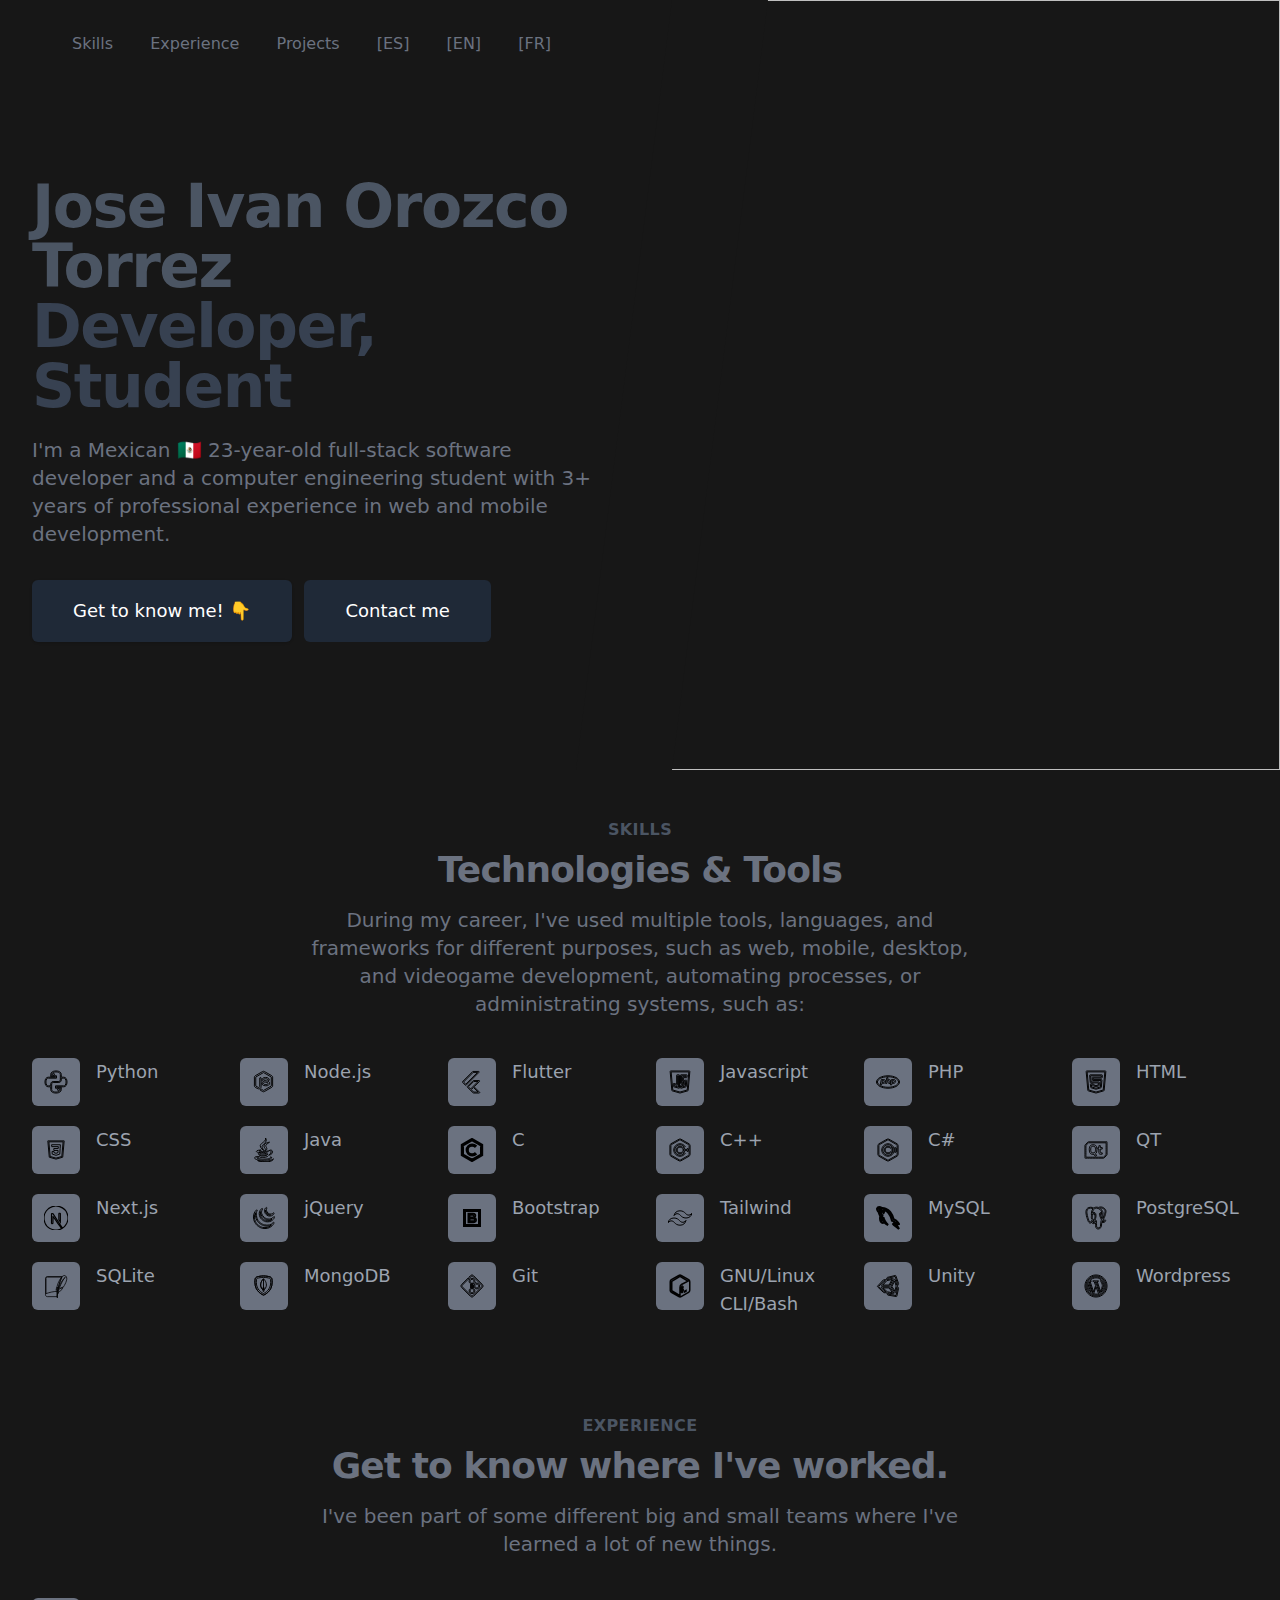
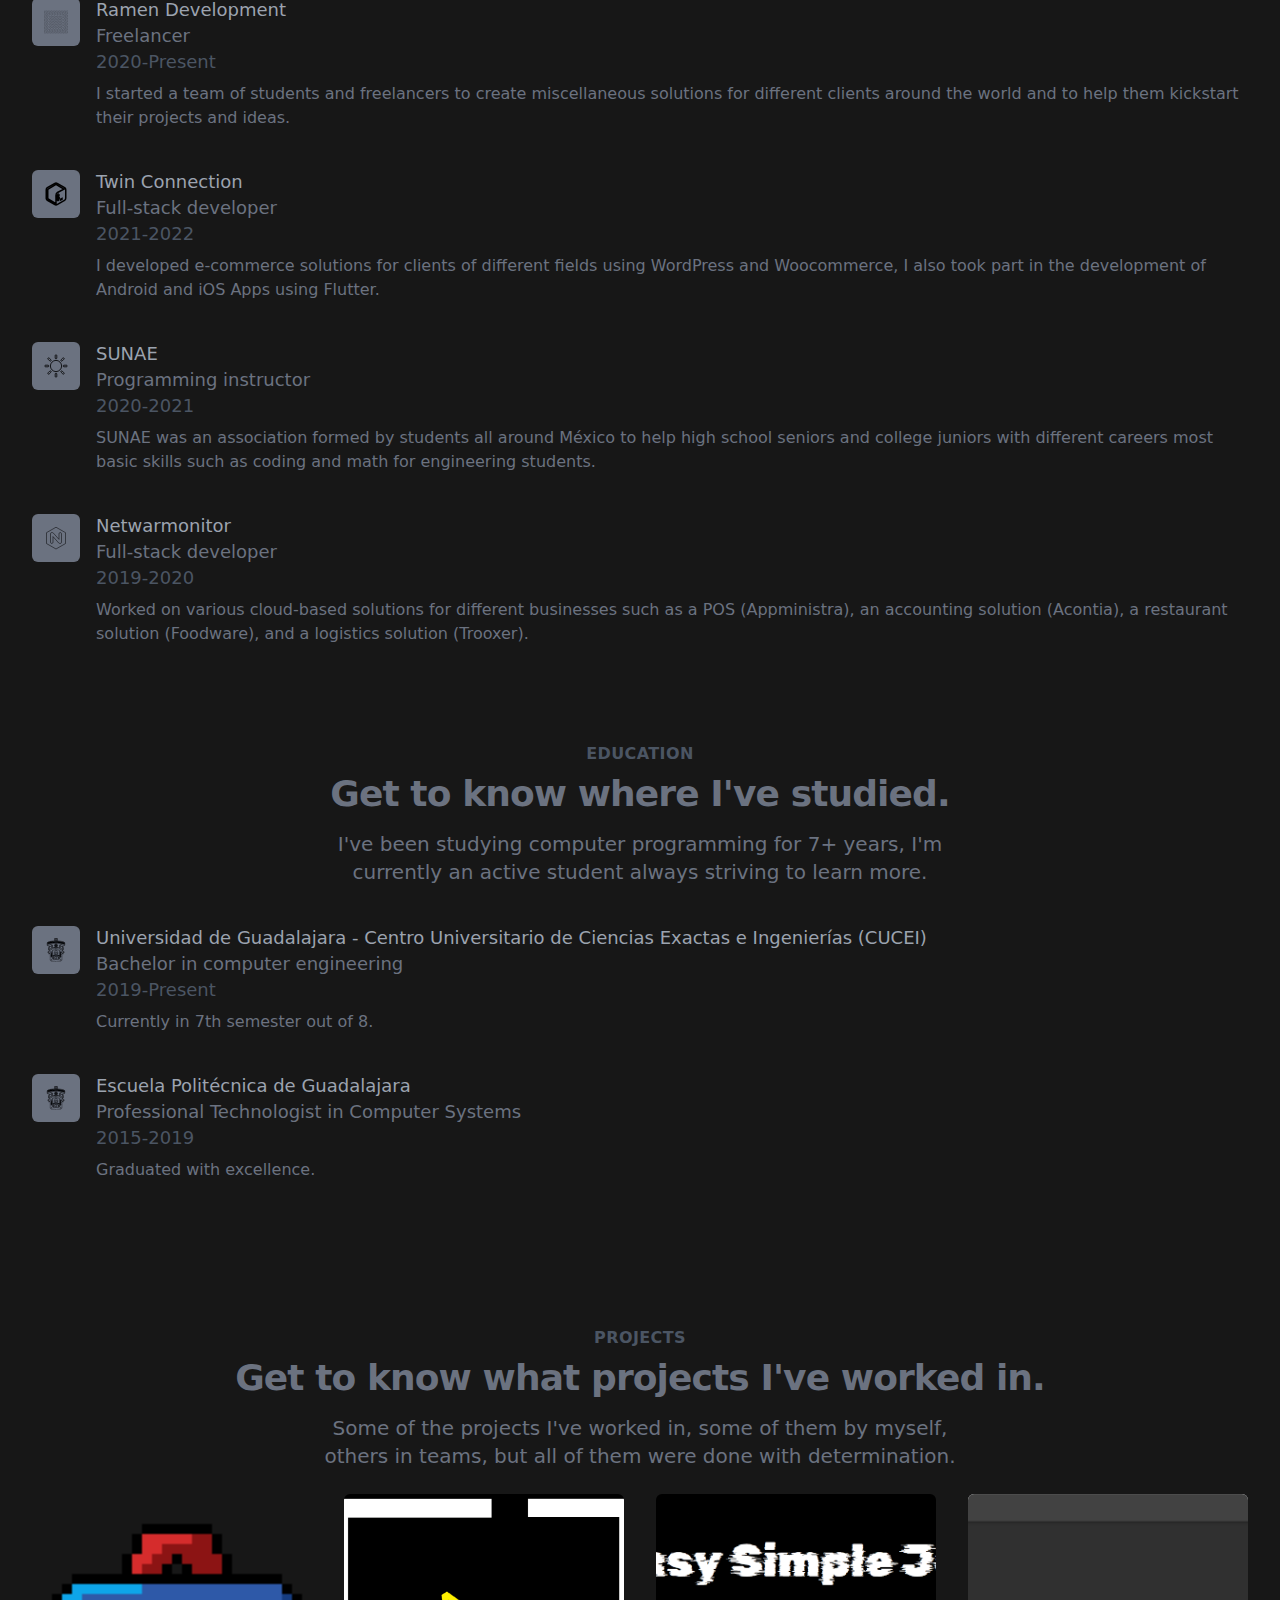
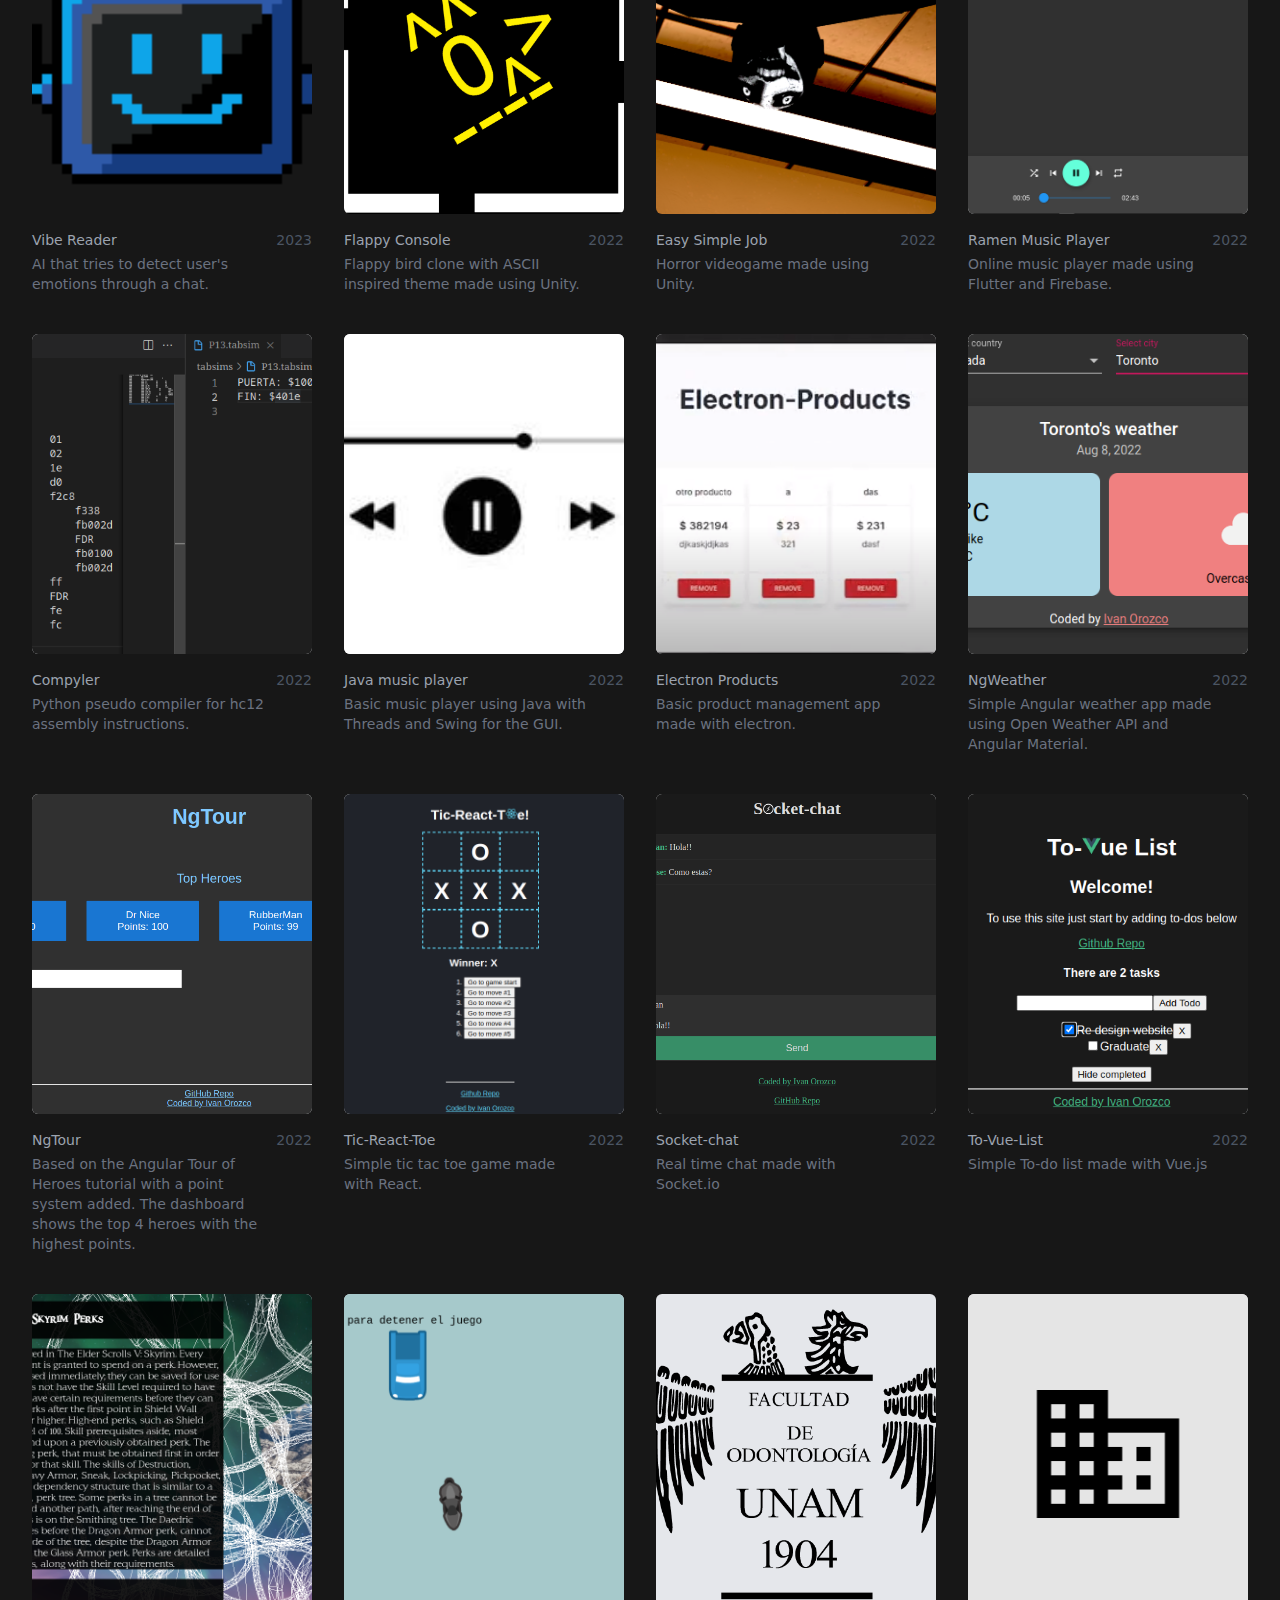
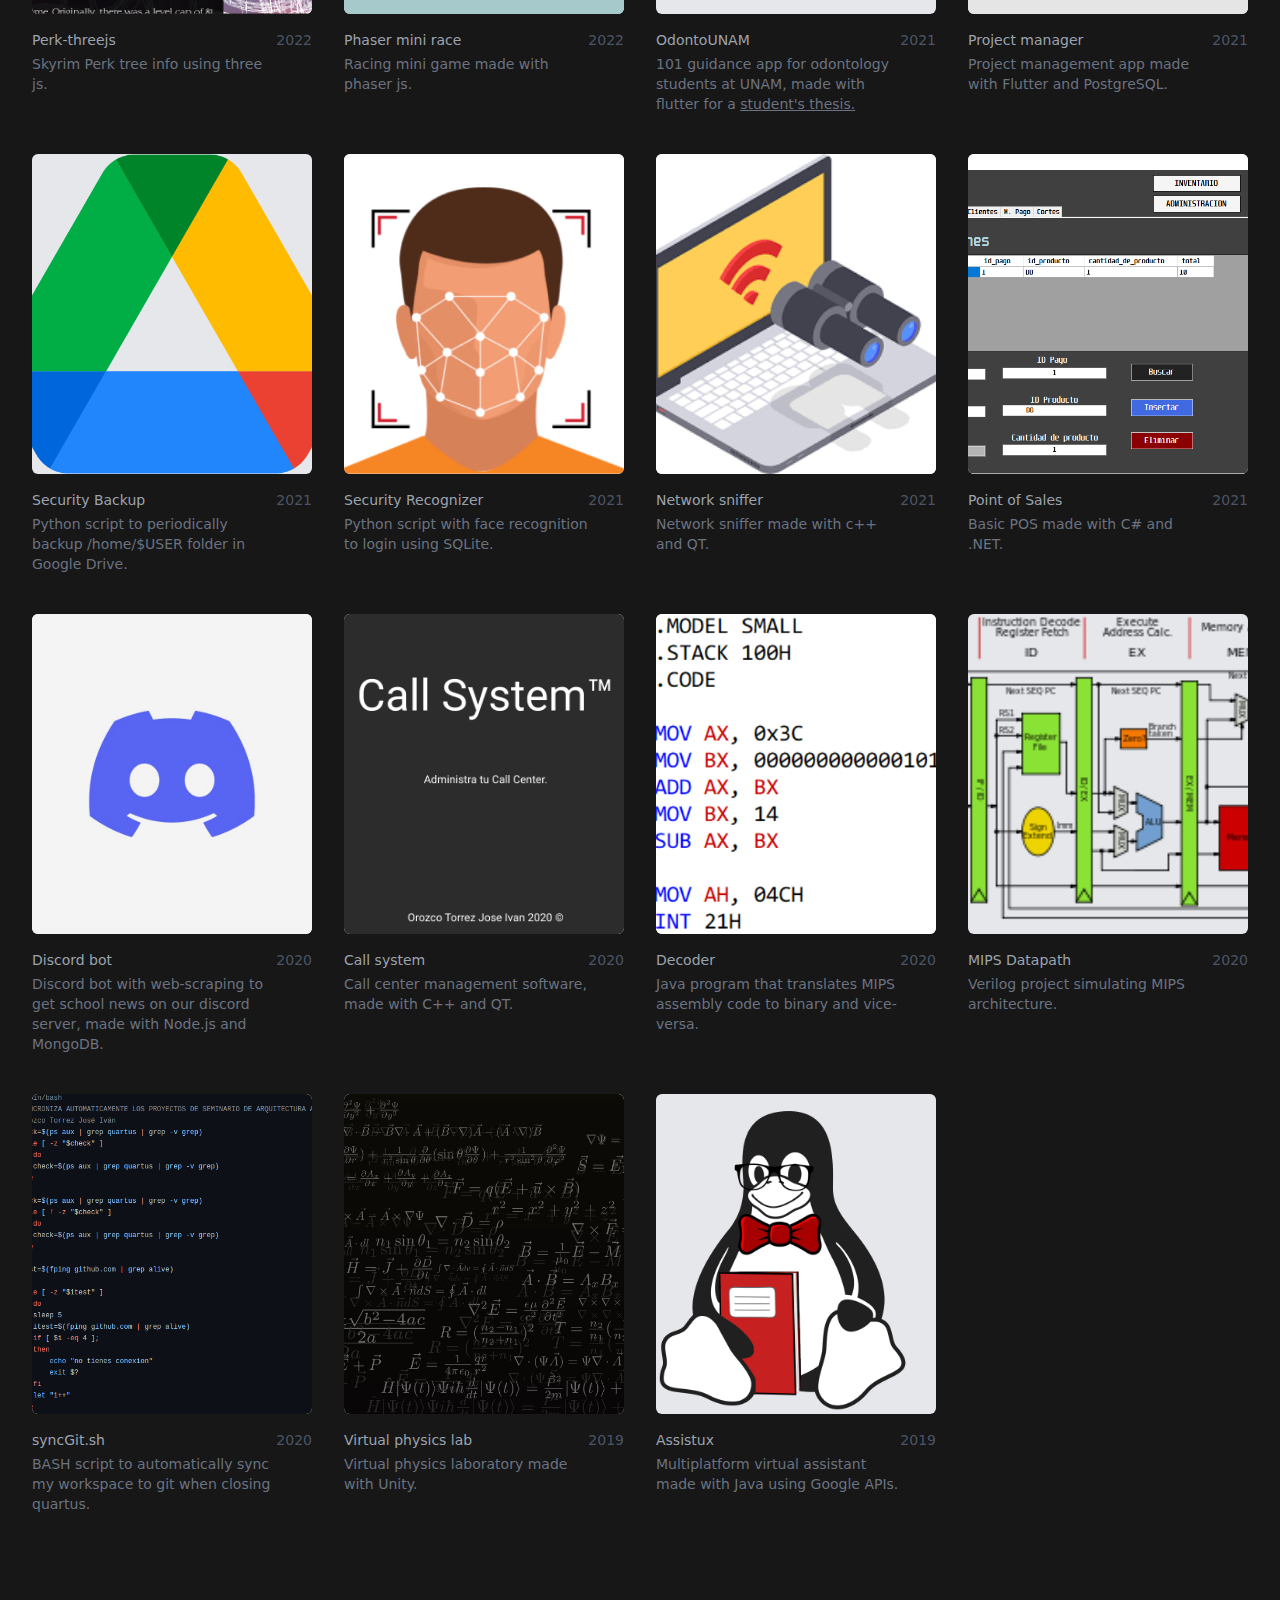
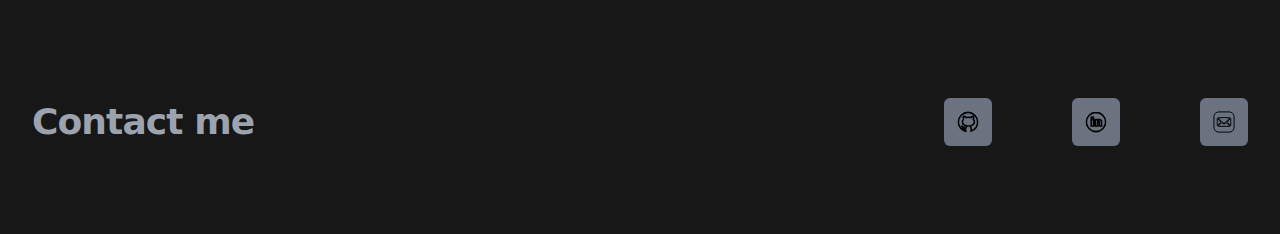
==== commit ef3f5f26: "new link + link behaviour fix" ====
--- a/index.html
+++ b/index.html
@@ -1615,7 +1615,7 @@
                     OdontoUNAM
                   </a>
                 </h3>
-                <p class="mt-1 text-sm text-gray-500">101 guidance app for odontology students at UNAM, made with flutter for a student's thesis.</p>
+                <p class="mt-1 text-sm text-gray-500">101 guidance app for odontology students at UNAM, made with flutter for a <span style="position: relative;z-index: 5;"><a href="http://132.248.9.195/ptd2022/enero/0821234/Index.html"><u>student's thesis.</u></a></span></p>
               </div>
               <p class="text-sm font-medium text-gray-600">2021</p>
             </div>
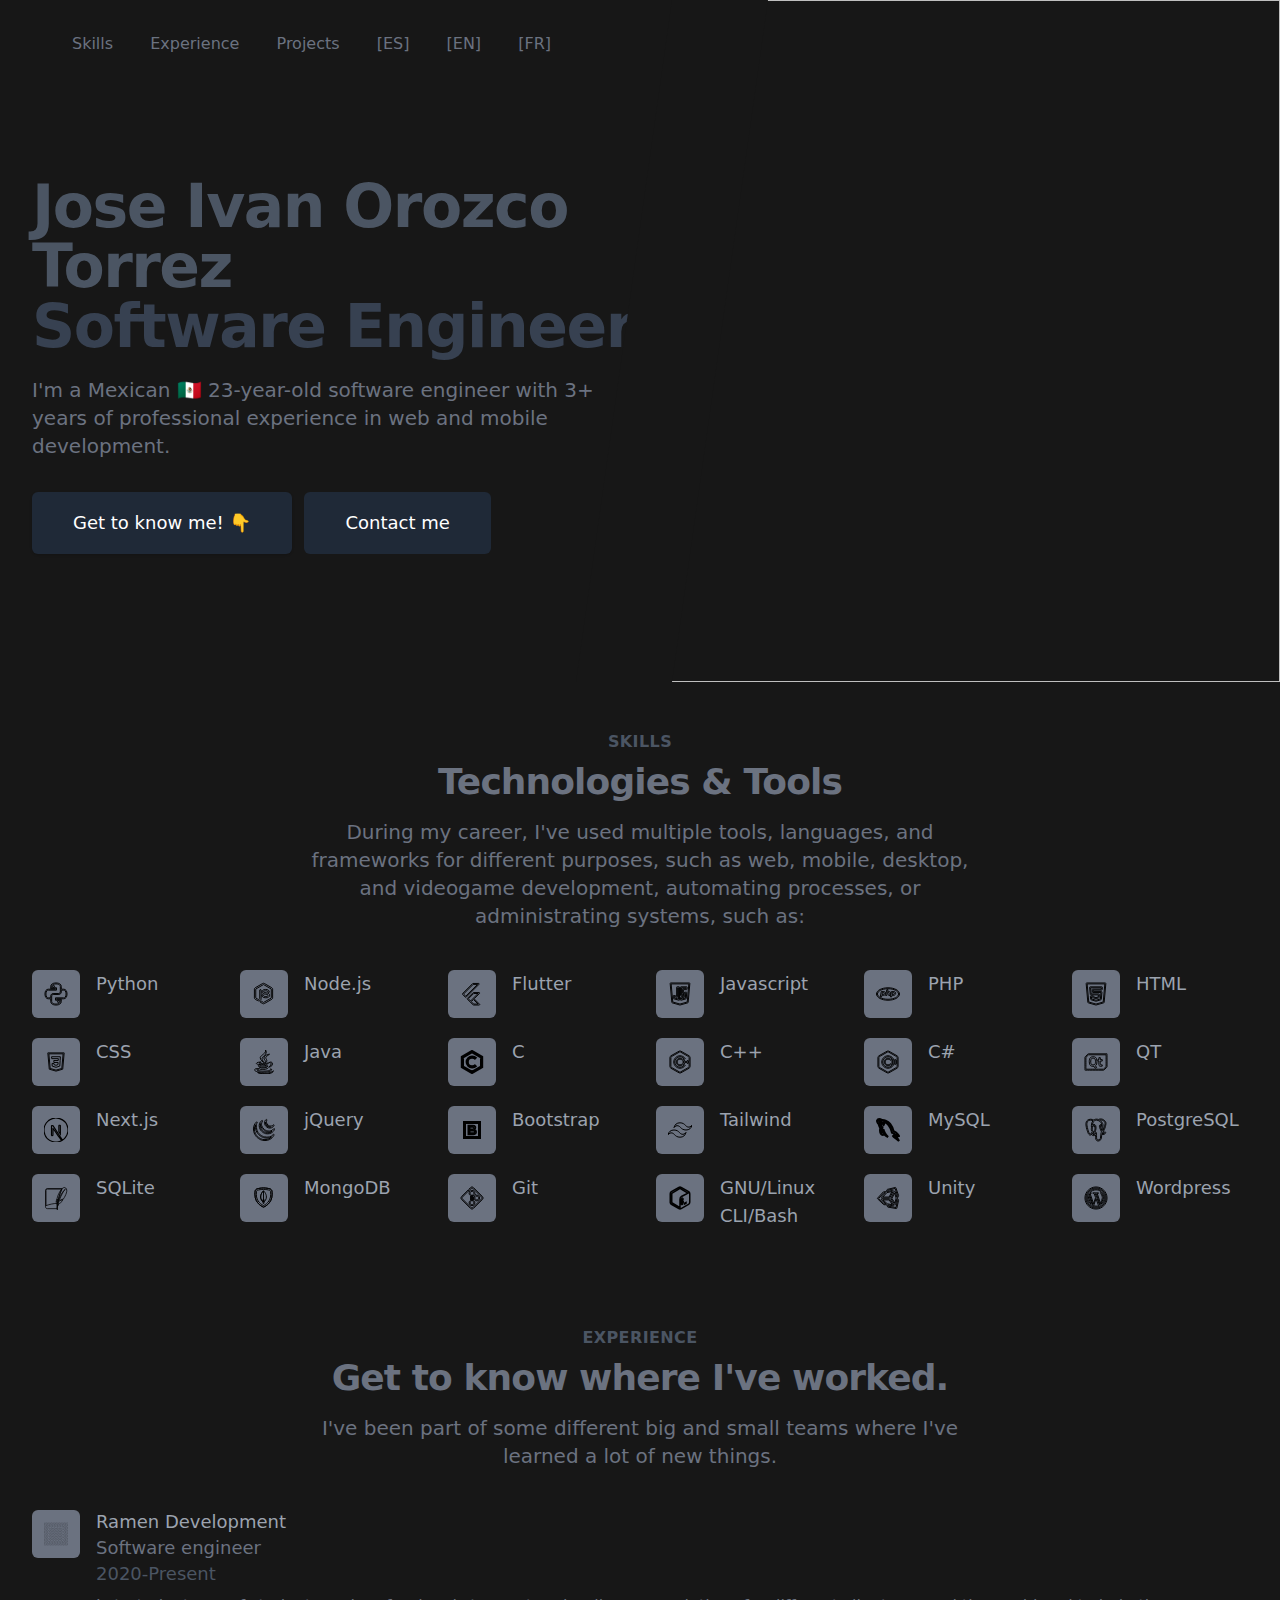
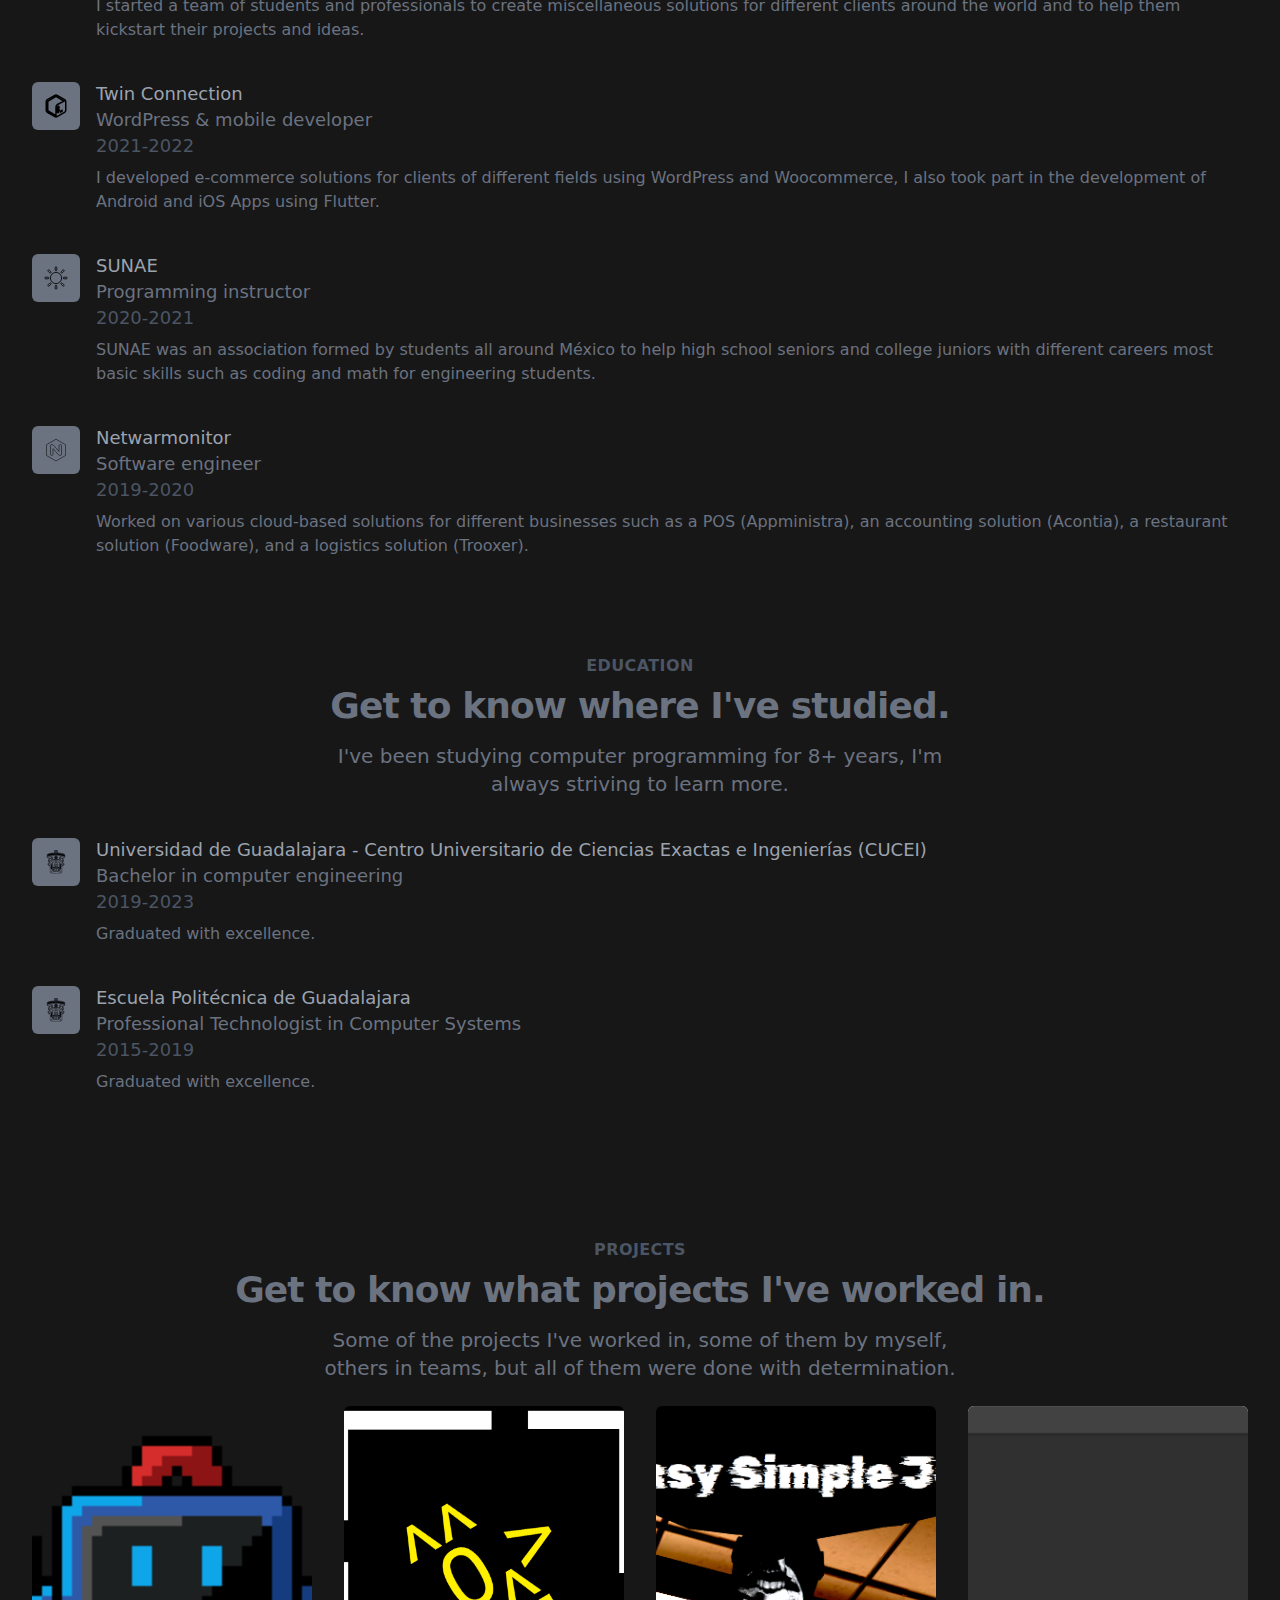
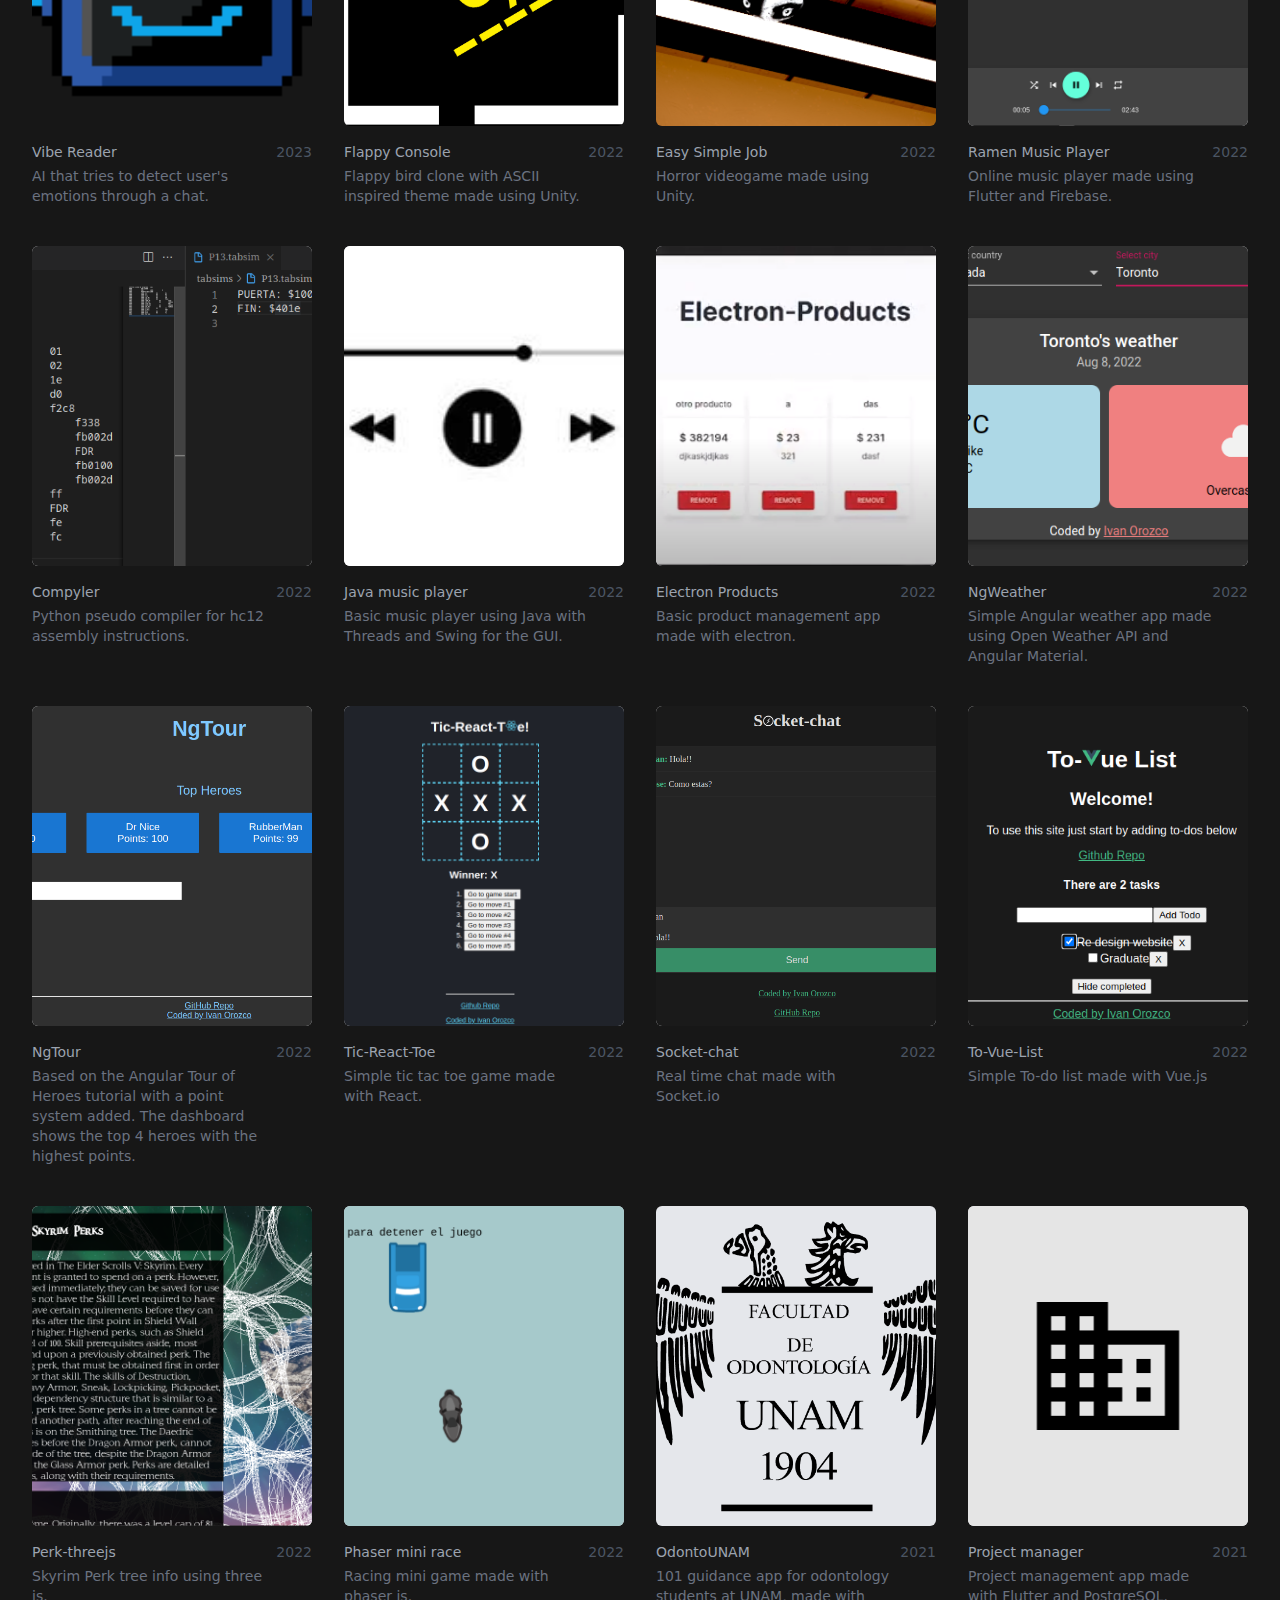
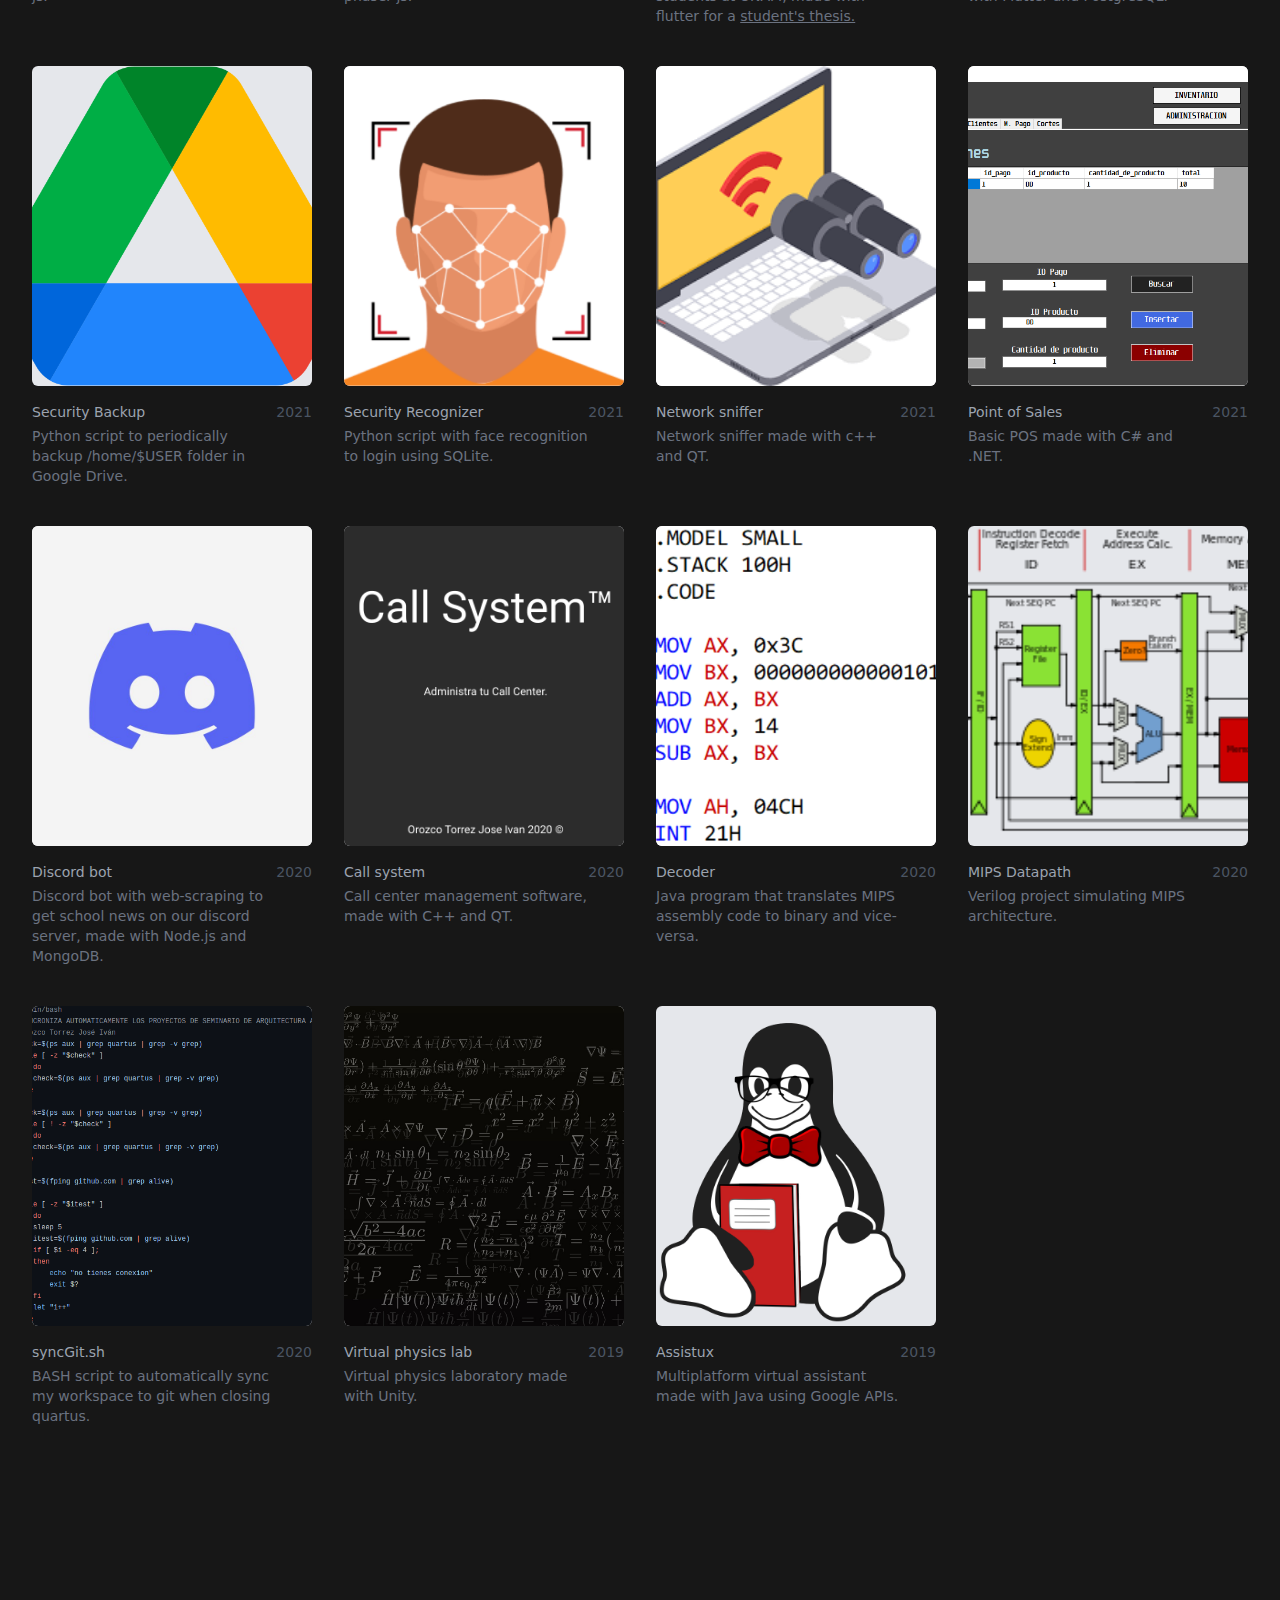
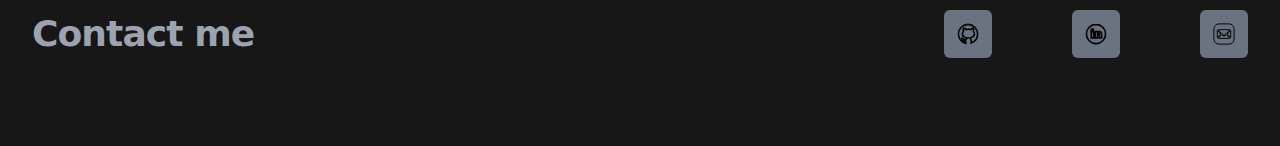
==== commit 969c16ea: "Finished university update" ====
--- a/index.html
+++ b/index.html
@@ -916,7 +916,7 @@
                   Ramen Development
                 </p></a>
                 <p class="ml-16 text-lg font-medium text-gray-500">
-                  Freelancer
+                  Software engineer
                 </p>
                 <p class="ml-16 text-lg leading-6 font-medium text-gray-600">
                   2020-Present
@@ -948,7 +948,7 @@
                   Twin Connection
                 </p></a>
                 <p class="ml-16 text-lg font-medium text-gray-500">
-                  Full-stack developer
+                  WordPress & mobile developer
                 </p>
                 <p class="ml-16 text-lg leading-6 font-medium text-gray-600">
                   2021-2022
@@ -1012,7 +1012,7 @@
                   Netwarmonitor
                 </p></a>
                 <p class="ml-16 text-lg font-medium text-gray-500">
-                  Full-stack developer
+                  Software engineer
                 </p>
                 <p class="ml-16 text-lg leading-6 font-medium text-gray-600">
                   2019-2020
@@ -1143,7 +1143,7 @@
                   Bachelor in computer engineering
                 </p>
                 <p class="ml-16 text-lg leading-6 font-medium text-gray-600">
-                  2019-Present
+                  2019-2023
                 </p>
               </dt>
               <dd class="mt-2 ml-16 text-base text-gray-500" id="cuceidesc">Currently in my last semester.</dd>
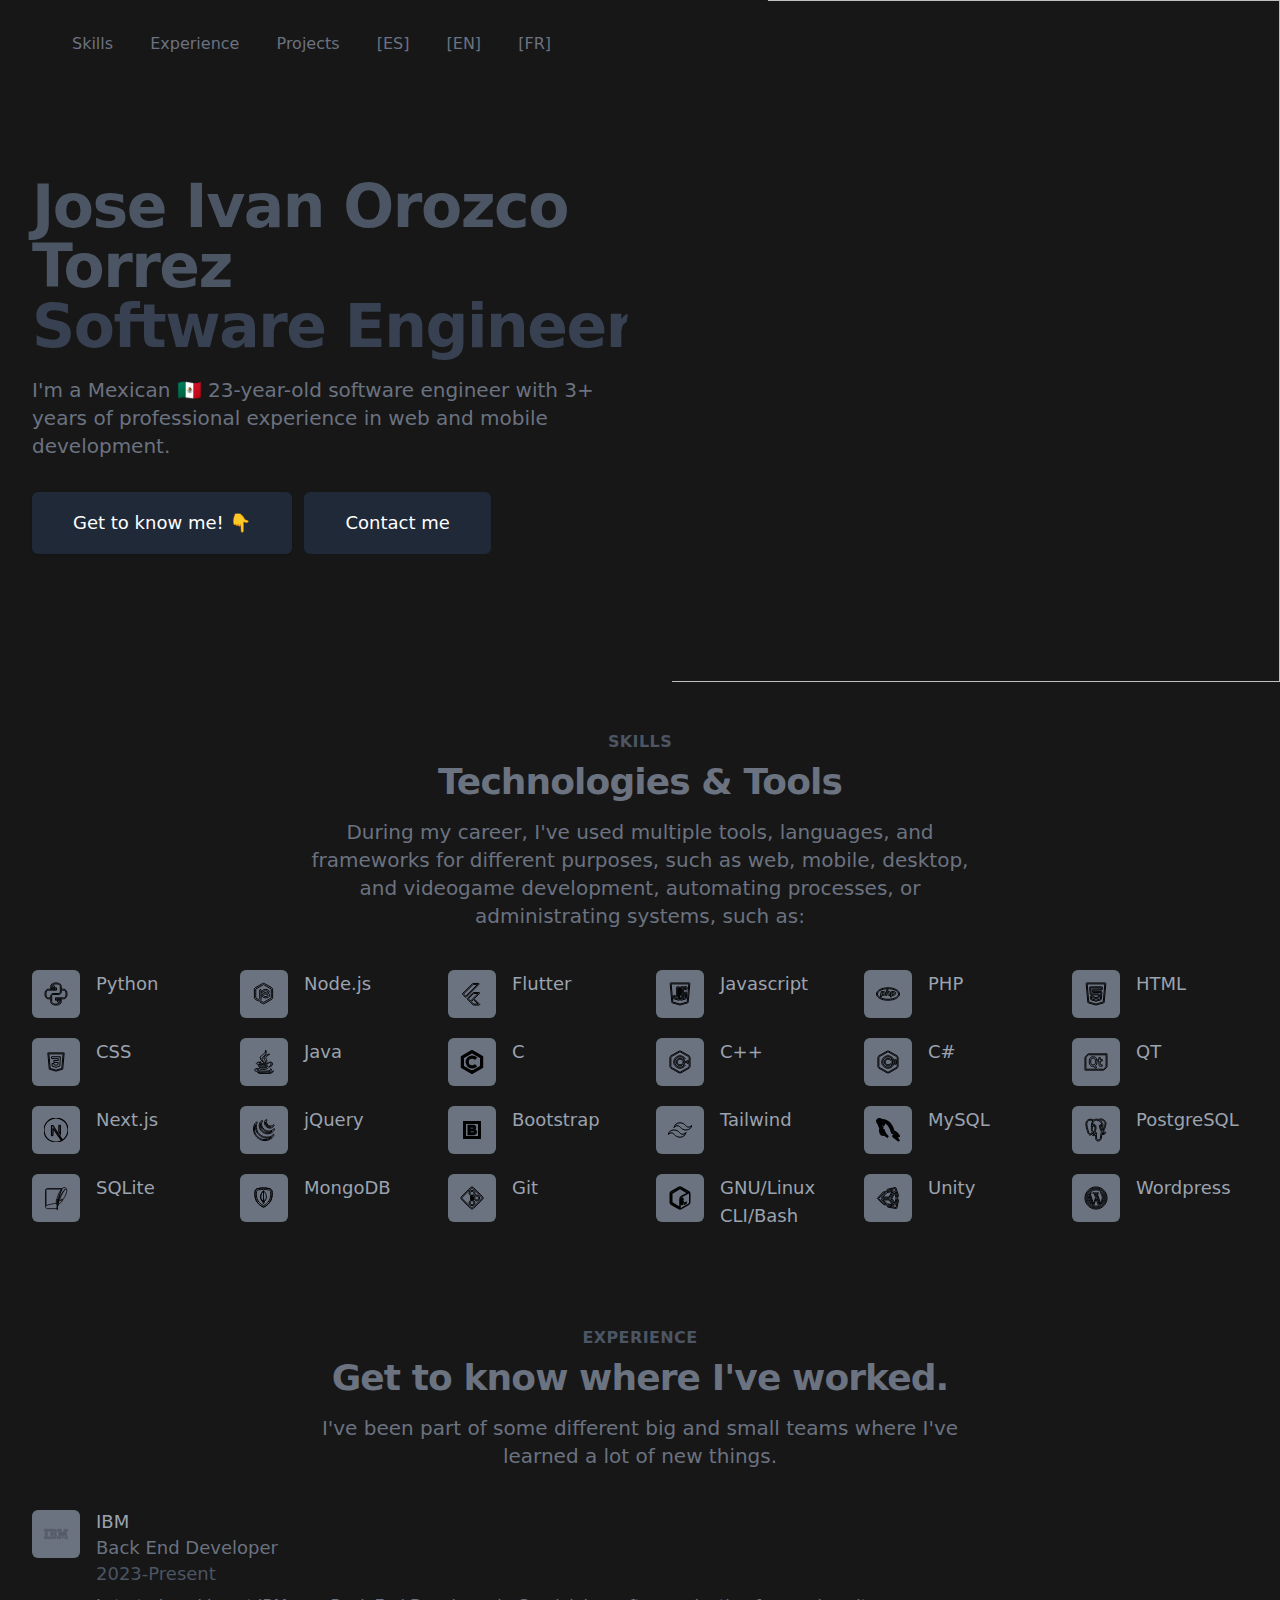
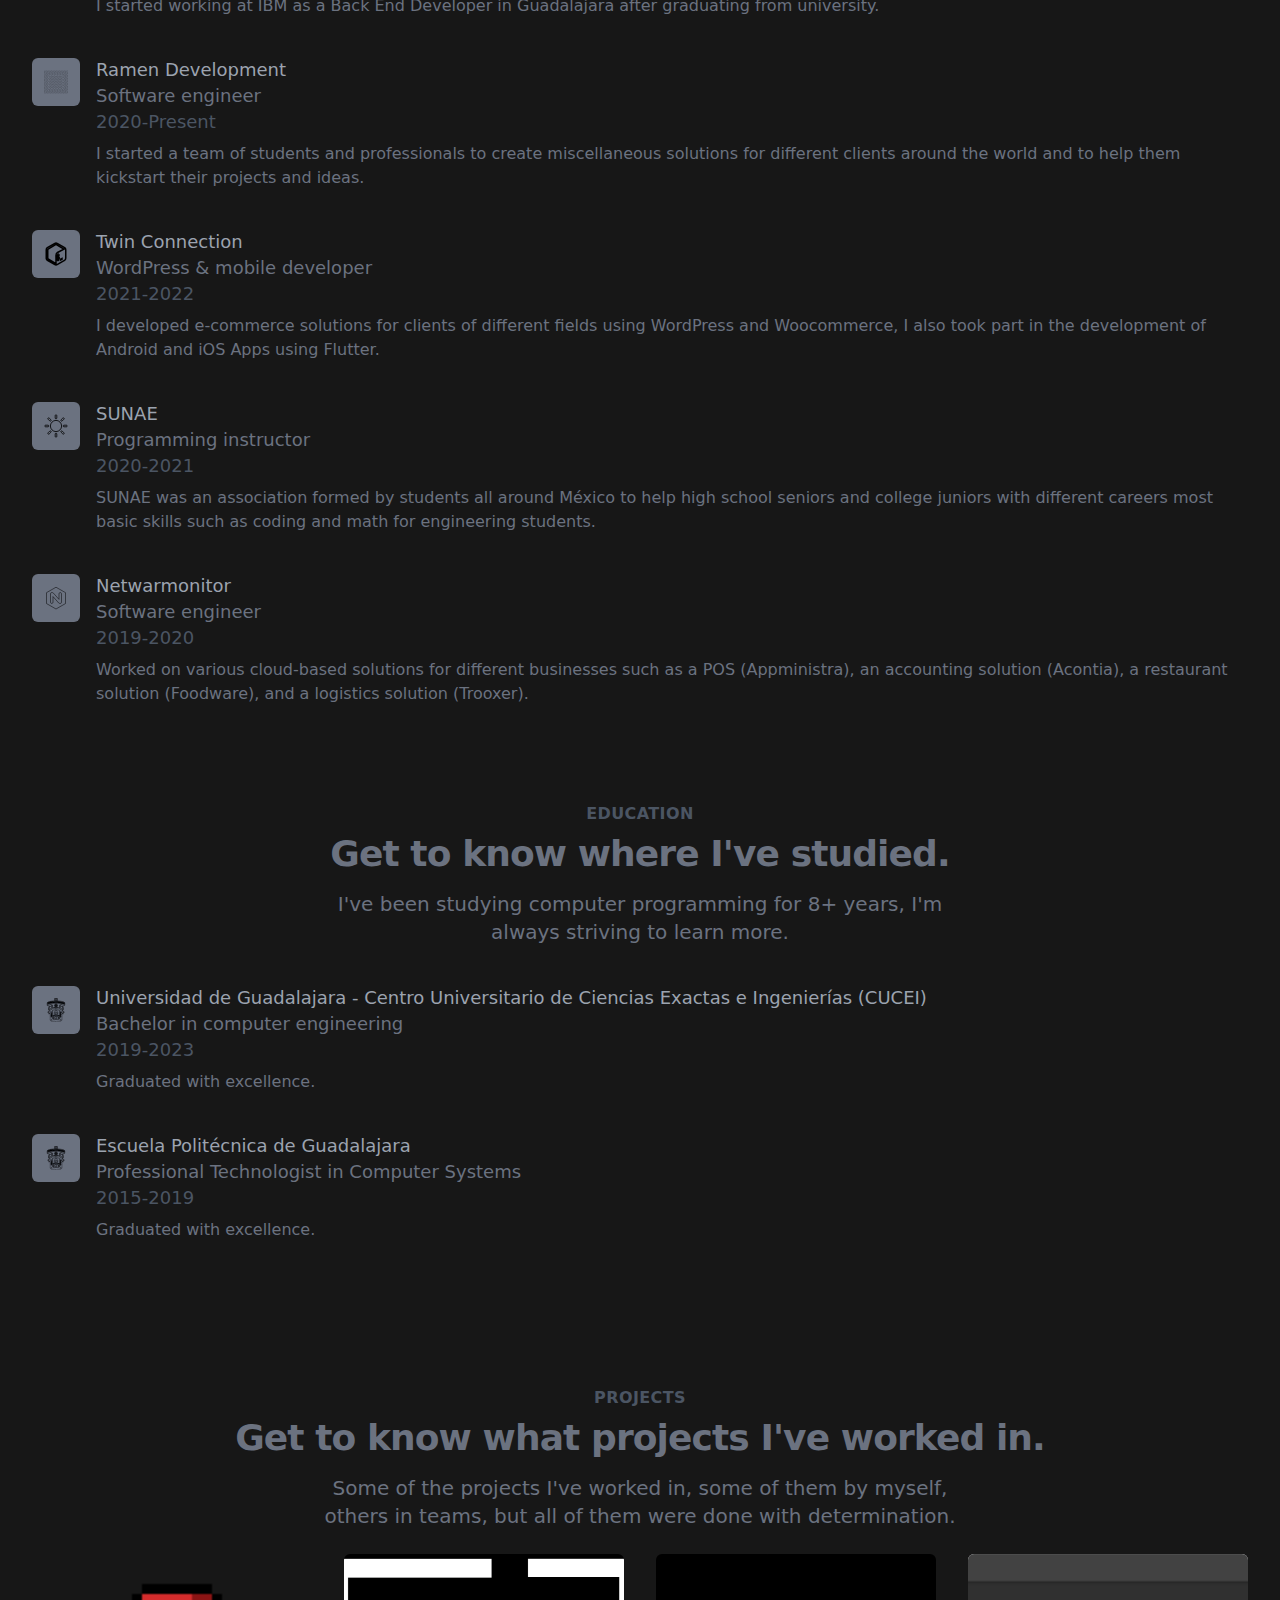
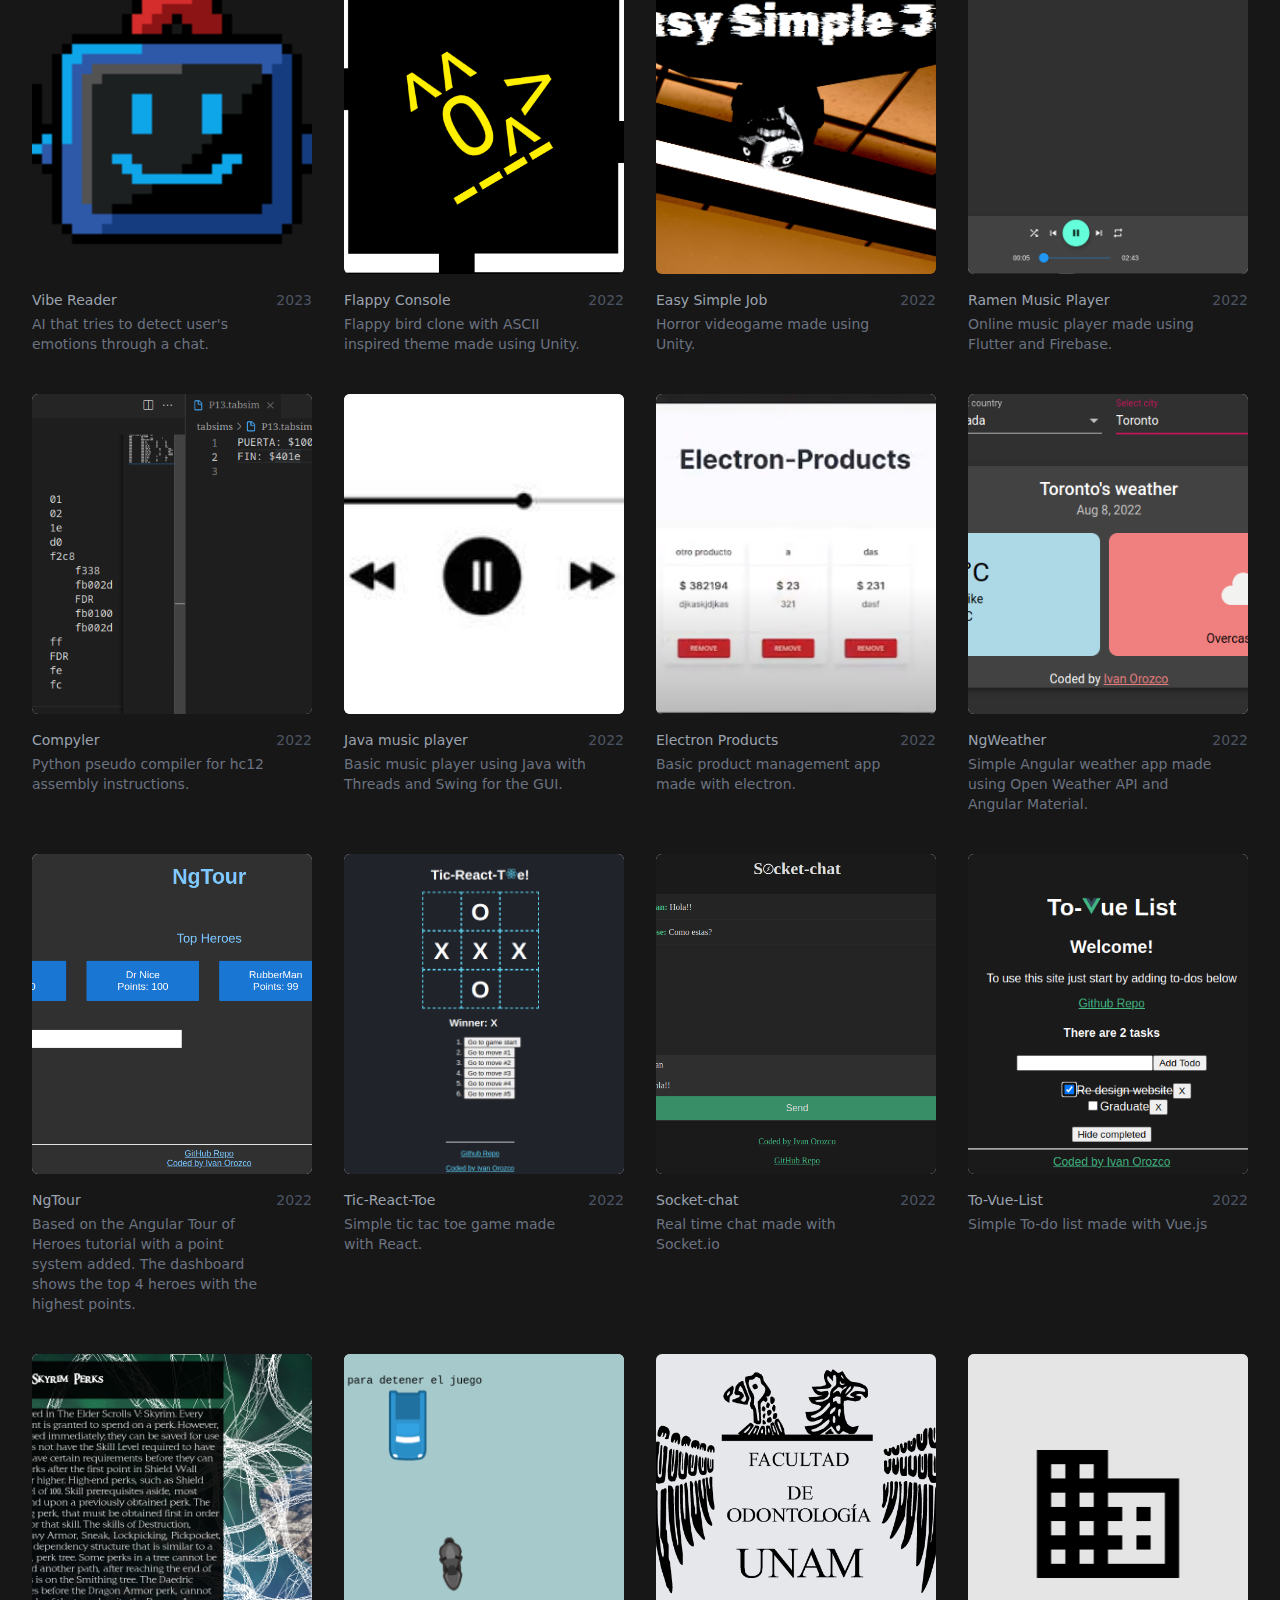
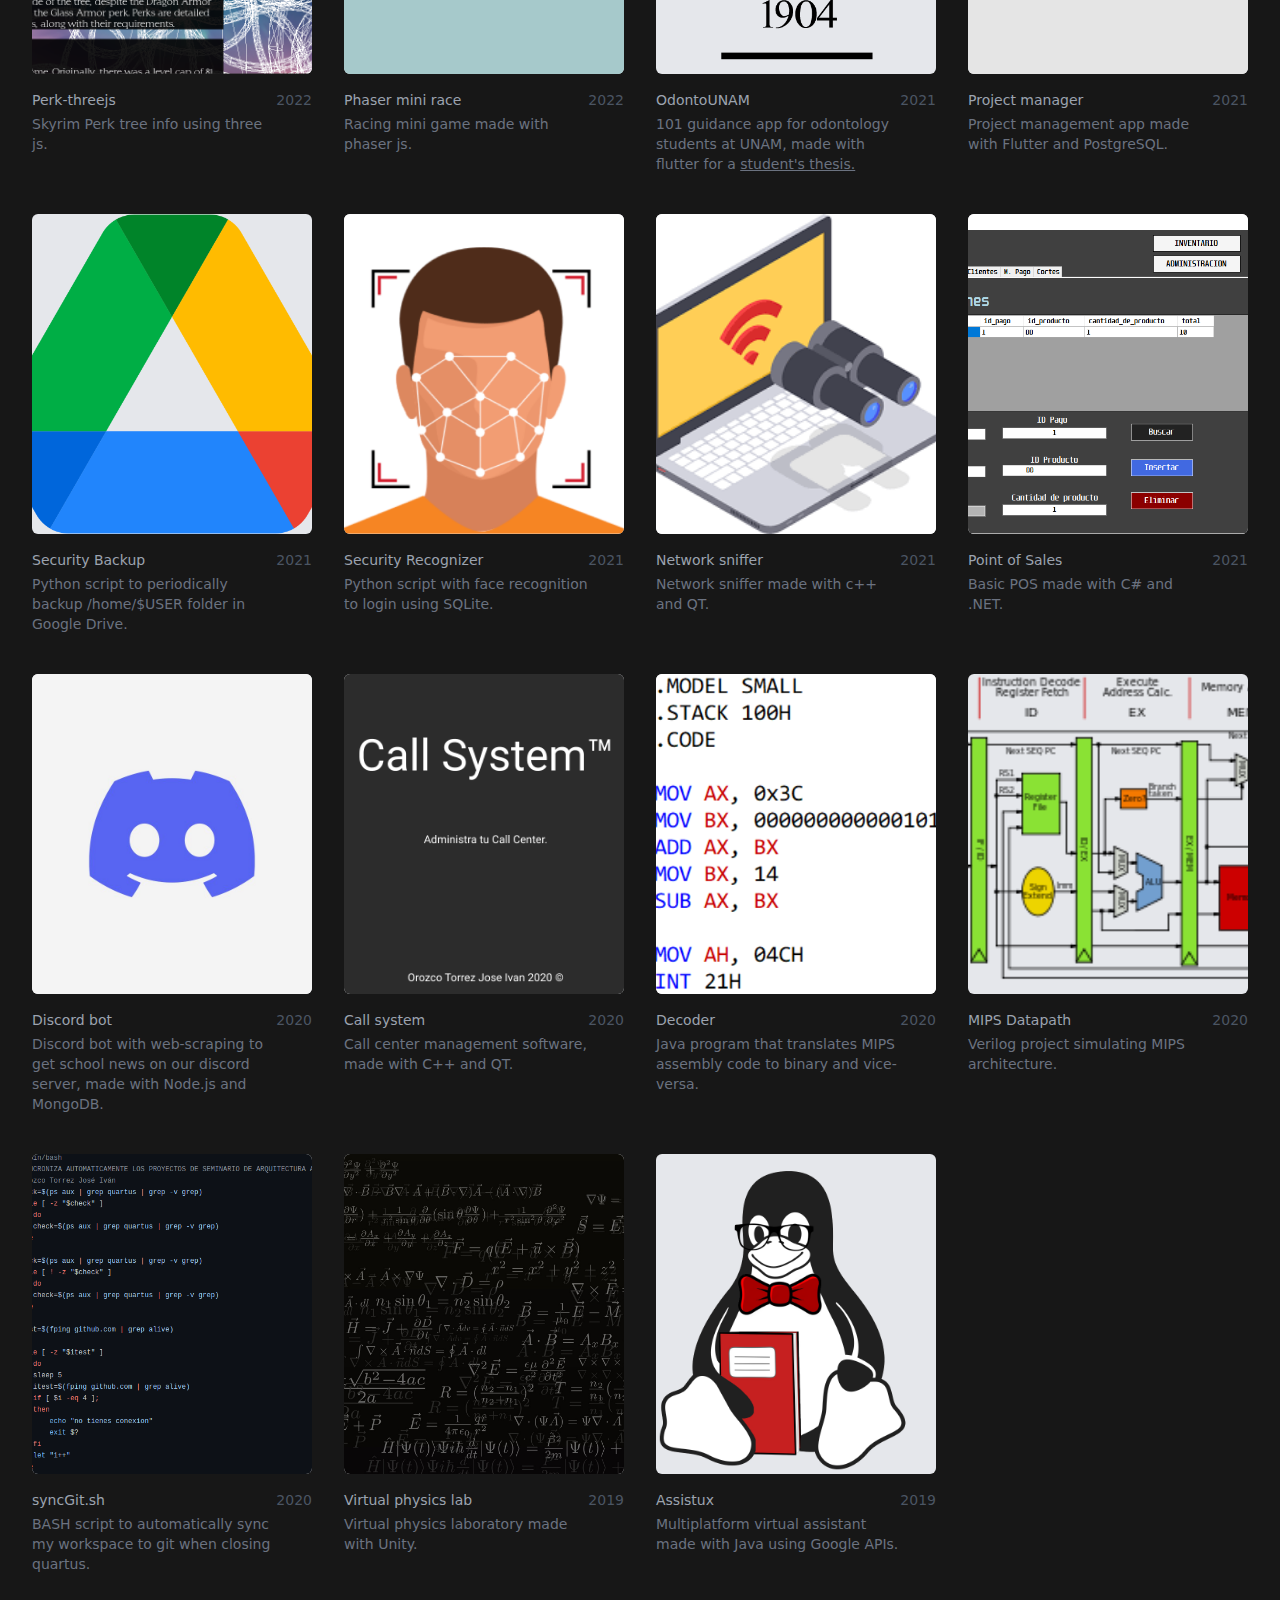
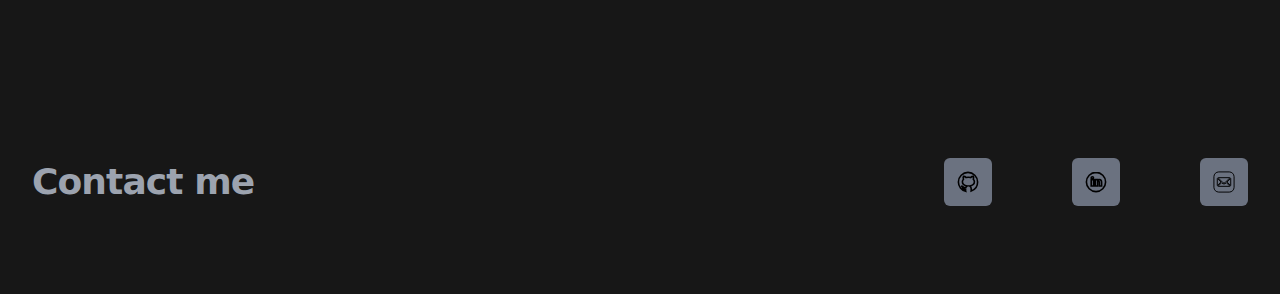
==== commit bae43ade: "Experience update" ====
--- a/index.html
+++ b/index.html
@@ -893,6 +893,37 @@
           <dl
             class="space-y-10 md:space-y-0 md:grid md:grid-cols-1 md:gap-x-8 md:gap-y-10"
           >
+          <div class="relative">
+            <dt>
+              <div
+                class="absolute flex items-center justify-center h-12 w-12 rounded-md bg-gray-500 text-black"
+              >
+              <a href="http://ibm.com">
+                
+                <svg
+                  class="h-6 w-6"
+                  xmlns="http://www.w3.org/2000/svg"
+                  fill="none"
+                  viewBox="0 0 1000 400"
+                  stroke-width="5"
+                  stroke="currentColor"
+                  aria-hidden="true"
+                >
+                  <path d="M0 0v27.367h194.648V0H0zm222.226 0v27.367h277.383S471.276 0 433.75 0H222.226zm331.797 0v27.367h167.812L711.875 0H554.023zm288.125 0l-9.961 27.367h166.289V0H842.148zM0 53.222v27.367h194.648V53.222H0zm222.226.039V80.59h309.57s-3.615-21.063-9.922-27.329H222.226zm331.797 0V80.59h186.211l-9.219-27.329H554.023zm268.203 0l-9.219 27.329h185.469V53.261h-176.25zM55.937 106.444v27.406h84.297v-27.406H55.937zm222.227 0v27.406h84.297v-27.406h-84.297zm166.289 0v27.406h84.297s5.352-14.473 5.352-27.406h-89.649zm165.508 0v27.406h149.453l-9.961-27.406H609.961zm193.906 0l-10 27.406h150.195v-27.406H803.867zm-747.93 53.262v27.367h84.297v-27.367H55.937zm222.227 0v27.367h215.312s18.012-14.042 23.75-27.367H278.164zm331.797 0v27.367h84.297v-15.234l5.352 15.234h154.414l5.742-15.234v15.234h84.297v-27.367H785.82l-8.398 23.18-8.438-23.18H609.961zM55.937 212.928v27.367h84.297v-27.367H55.937zm222.227 0v27.367h239.062c-5.739-13.281-23.75-27.367-23.75-27.367H278.164zm331.797 0v27.367h84.297v-27.367h-84.297zm99.609 0l10.195 27.367h115.781l9.688-27.367H709.57zm150.195 0v27.367h84.297v-27.367h-84.297zM55.937 266.15v27.366h84.297V266.15H55.937zm222.227 0v27.366h84.297V266.15h-84.297zm166.289 0v27.366h89.648c0-12.915-5.352-27.366-5.352-27.366h-84.296zm165.508 0v27.366h84.297V266.15h-84.297zm118.75 0l9.883 27.366h77.617l9.961-27.366h-97.461zm131.054 0v27.366h84.297V266.15h-84.297zM1.523 319.372v27.406h194.648v-27.406H1.523zm220.703 0v27.406h299.648c6.307-6.275 9.922-27.406 9.922-27.406h-309.57zm333.321 0v27.406h138.711v-27.406H555.547zm192.343 0l10.156 27.406h39.492l9.531-27.406H747.89zm111.875 0v27.406H1000v-27.406H859.765zM1.523 372.633V400h194.648v-27.367H1.523zm220.703 0v27.328H433.75c37.526 0 65.859-27.328 65.859-27.328H222.226zm333.321 0V400h138.711v-27.367H555.547zm211.601 0l9.766 27.29 1.68.038 9.922-27.328h-21.368zm92.617 0V400H1000v-27.367H859.765z"/>
+                </svg>
+              </div>
+              <p class="ml-16 text-lg leading-6 font-medium text-gray-400">
+                IBM
+              </p></a>
+              <p class="ml-16 text-lg font-medium text-gray-500">
+                Back End Developer
+              </p>
+              <p class="ml-16 text-lg leading-6 font-medium text-gray-600">
+                2023-Present
+              </p>
+            </dt>
+            <dd class="mt-2 ml-16 text-base text-gray-500" id="ibmdesc">I started working at IBM as a Back End Developer in Guadalajara after graduating from university.</dd>
+          </div>
             <div class="relative">
               <dt>
                 <div
